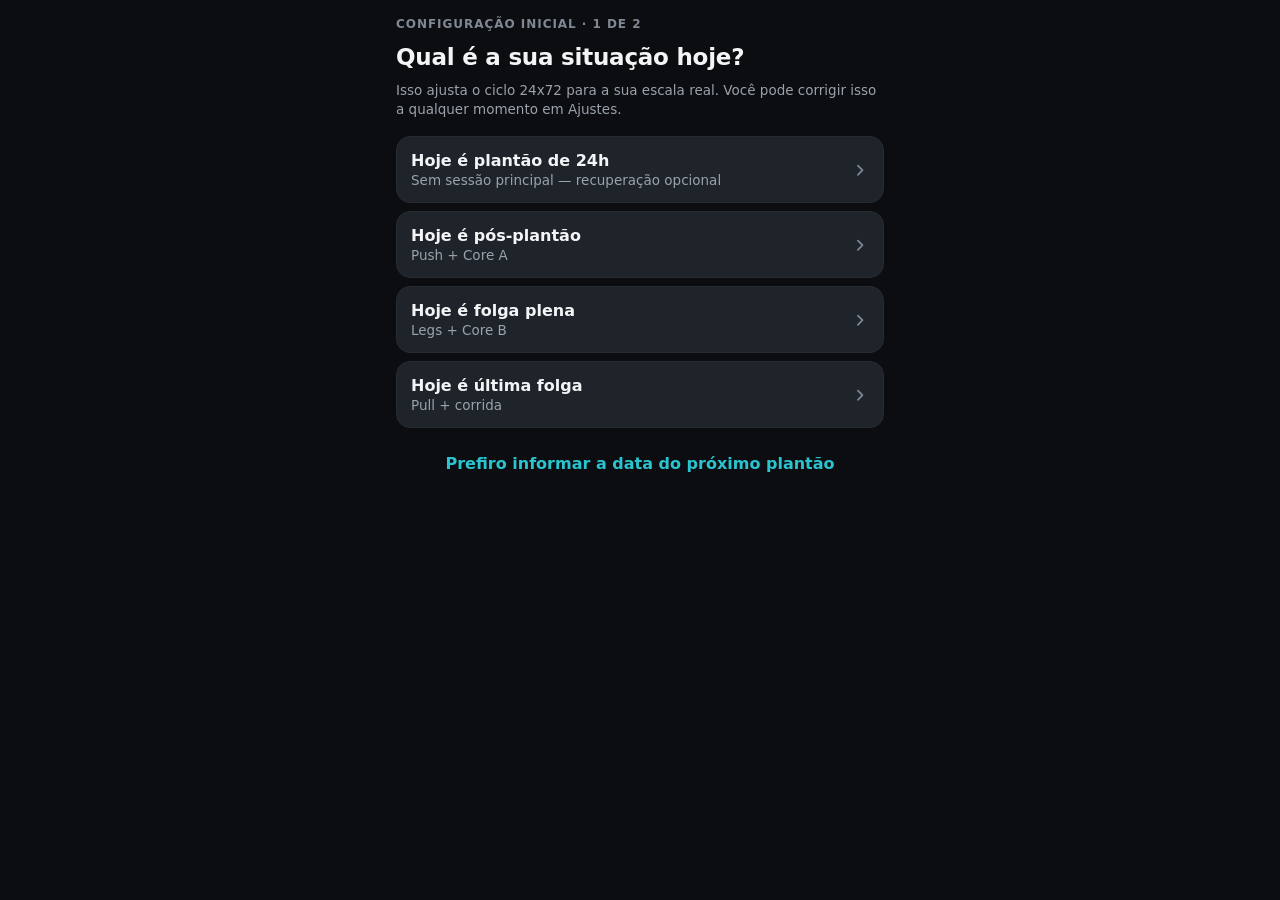
==== index.html @ ca61baec "Add files via upload" ====
<!doctype html>
<html lang="pt-BR" data-theme="dark">
<head>
<meta charset="utf-8">
<meta name="viewport" content="width=device-width, initial-scale=1, viewport-fit=cover">
<meta name="color-scheme" content="dark light">
<title>Ficha PPL Híbrida</title>
<style>
/* ============================================================
   TOKENS
   ============================================================ */
:root{
  --bg:#0b0d10;
  --bg-elev:#121519;
  --card:#181c21;
  --card-alt:#1f242b;
  --border:#262b32;
  --text:#f3f4f6;
  --text-dim:#9aa2ac;
  --text-faint:#7f8894;
  --accent:#29c4cf;
  --accent-strong:#1fa9b3;
  --accent-soft:rgba(41,196,207,.14);
  --push:#d1665c;
  --push-soft:rgba(209,102,92,.16);
  --pull:#4c82f0;
  --pull-soft:rgba(76,130,240,.16);
  --legs:#4bb883;
  --legs-soft:rgba(75,184,131,.16);
  --core:#a884e3;
  --core-soft:rgba(168,132,227,.16);
  --run:#f2a154;
  --run-soft:rgba(242,161,84,.16);
  --warn:#f0c94e;
  --warn-soft:rgba(240,201,78,.14);
  --danger:#ef4b4b;
  --danger-soft:rgba(239,75,75,.14);
  --ok:#4bb883;
  --idle:#5b6470;
  --idle-soft:rgba(91,100,112,.16);
  --radius-s:8px;
  --radius-m:14px;
  --radius-l:20px;
  --radius-xl:26px;
  --tap-min:48px;
  --shadow-card:0 6px 20px rgba(0,0,0,.28);
  --shadow-sheet:0 -8px 30px rgba(0,0,0,.4);
  --font-sans:system-ui,-apple-system,"Segoe UI",Roboto,"Helvetica Neue",Arial,sans-serif;
  --font-mono:ui-monospace,"SF Mono","Roboto Mono","Cascadia Mono",Menlo,Consolas,monospace;
  --sp-1:4px; --sp-2:8px; --sp-3:12px; --sp-4:16px; --sp-5:20px; --sp-6:24px; --sp-7:32px; --sp-8:40px;
  --safe-b: env(safe-area-inset-bottom, 0px);
  --safe-t: env(safe-area-inset-top, 0px);
}
[data-theme="light"]{
  --bg:#f2f3f5;
  --bg-elev:#ffffff;
  --card:#ffffff;
  --card-alt:#eceef1;
  --border:#dde1e6;
  --text:#171a1d;
  --text-dim:#565e68;
  --text-faint:#5f6673;
  --shadow-card:0 6px 18px rgba(20,20,30,.08);
  --shadow-sheet:0 -8px 24px rgba(20,20,30,.14);
}

/* ============================================================
   RESET / BASE
   ============================================================ */
*,*::before,*::after{box-sizing:border-box;}
html,body{height:100%;}
body{
  margin:0;
  background:var(--bg);
  color:var(--text);
  font-family:var(--font-sans);
  font-size:16px;
  line-height:1.45;
  -webkit-font-smoothing:antialiased;
  overscroll-behavior-y:none;
}
h1,h2,h3,h4,p,ul,ol,figure{margin:0;}
ul,ol{padding-left:1.1em;}
button,input,select,textarea{font-family:inherit;font-size:inherit;color:inherit;}
button{cursor:pointer;}
a{color:inherit;}
.mono{font-family:var(--font-mono);font-variant-numeric:tabular-nums;}
.sr-only{position:absolute;width:1px;height:1px;padding:0;margin:-1px;overflow:hidden;clip:rect(0,0,0,0);white-space:nowrap;border:0;}
::selection{background:var(--accent-soft);}
button:focus-visible, a:focus-visible, input:focus-visible, textarea:focus-visible, select:focus-visible, [tabindex]:focus-visible{
  outline:2px solid var(--accent); outline-offset:2px; border-radius:4px;
}
@media (prefers-reduced-motion: reduce){
  *{animation-duration:.001ms !important;animation-iteration-count:1 !important;transition-duration:.001ms !important;}
}

/* ============================================================
   APP SHELL
   ============================================================ */
#app{
  max-width:520px;
  margin:0 auto;
  min-height:100%;
  display:flex;
  flex-direction:column;
  position:relative;
  background:var(--bg);
}
.screen{
  flex:1;
  padding:var(--sp-4) var(--sp-4) calc(96px + var(--safe-b));
  animation:fadeIn .22s ease both;
}
.screen.no-bottom-pad{padding-bottom:calc(var(--sp-6) + var(--safe-b));}
/* Screens with no .topbar child (onboarding) still need their own top clearance;
   .topbar carries its own safe-t below for screens that do have one, so this
   is applied only where nothing else already accounts for the notch. */
.screen.no-topbar{padding-top:calc(var(--sp-4) + var(--safe-t));}
@keyframes fadeIn{from{opacity:0;transform:translateY(4px);}to{opacity:1;transform:translateY(0);}}

/* Top header */
.topbar{
  position:sticky;top:0;z-index:20;
  background:linear-gradient(var(--bg) 70%, transparent);
  padding:calc(var(--sp-3) + var(--safe-t)) var(--sp-4) var(--sp-2);
  display:flex;align-items:center;justify-content:space-between;
  max-width:520px;margin:0 auto;width:100%;
}
.topbar .greet{font-size:13px;color:var(--text-faint);letter-spacing:.02em;text-transform:uppercase;font-weight:600;}
.topbar .daylabel{font-size:20px;font-weight:700;margin-top:2px;}
.icon-btn{
  width:var(--tap-min);height:var(--tap-min);
  display:flex;align-items:center;justify-content:center;
  background:transparent;border:none;border-radius:50%;color:var(--text-dim);
  transition:background .15s ease, color .15s ease;
}
.icon-btn:active{background:var(--card-alt);color:var(--text);}
.icon-btn svg{width:22px;height:22px;}

/* Base sizing for every icon() output — without this, bare inline <svg> can
   render at the browser's default 300x150 box wherever icon() is used outside
   .icon-btn/.nav-item (buttons, banners, table cells, timer controls). */
.ic{display:inline-flex;align-items:center;justify-content:center;flex:0 0 auto;line-height:0;vertical-align:middle;}
.ic svg{width:1.15em;height:1.15em;display:block;}

/* Bottom nav */
.nav-bottom{
  position:fixed;left:0;right:0;bottom:0;z-index:30;
  display:flex;justify-content:center;
}
.nav-bottom-inner{
  width:100%;max-width:520px;
  display:flex;background:var(--bg-elev);
  border-top:1px solid var(--border);
  padding:6px 4px calc(6px + var(--safe-b));
  box-shadow:0 -2px 16px rgba(0,0,0,.25);
}
.nav-item{
  flex:1;display:flex;flex-direction:column;align-items:center;gap:3px;
  background:none;border:none;color:var(--text-faint);
  padding:6px 2px;border-radius:var(--radius-s);
  font-size:11px;font-weight:600;letter-spacing:.01em;
}
.nav-item svg{width:22px;height:22px;}
.nav-item.active{color:var(--accent);}
.nav-item:active{background:var(--card-alt);}

/* session control bar (replaces bottom nav during active workout) */
.nav-session{
  position:fixed;left:0;right:0;bottom:0;z-index:30;
  display:flex;justify-content:center;
}
.nav-session-inner{
  width:100%;max-width:520px;display:flex;gap:8px;align-items:center;
  background:var(--bg-elev);border-top:1px solid var(--border);
  padding:10px var(--sp-3) calc(10px + var(--safe-b));
  box-shadow:0 -2px 16px rgba(0,0,0,.25);
}
.nav-session-inner .btn{flex:1;}
.nav-session-inner .btn.icon-only{flex:0 0 var(--tap-min);}

/* ============================================================
   BUTTONS
   ============================================================ */
.btn{
  min-height:var(--tap-min);
  padding:0 18px;
  border-radius:var(--radius-m);
  border:1px solid transparent;
  background:var(--card-alt);
  color:var(--text);
  font-weight:600;font-size:15px;
  display:inline-flex;align-items:center;justify-content:center;gap:8px;
  transition:transform .08s ease, background .15s ease, border-color .15s ease, opacity .15s ease;
  white-space:nowrap;
}
.btn:active{transform:scale(.97);}
.btn-block{width:100%;}
.btn-primary{background:var(--accent);color:#04262a;}
.btn-primary:active{background:var(--accent-strong);}
.btn-outline{background:transparent;border-color:var(--border);color:var(--text);}
.btn-ghost{background:transparent;color:var(--text-dim);padding:0 10px;min-height:40px;}
.btn-danger{background:var(--danger-soft);color:var(--danger);}
.btn-sm{min-height:38px;padding:0 14px;font-size:13.5px;border-radius:var(--radius-s);}
.btn-lg{min-height:56px;font-size:16.5px;border-radius:var(--radius-l);}
.btn:disabled{opacity:.4;pointer-events:none;}
.btn-row{display:flex;gap:10px;}
.btn-row .btn{flex:1;}

.fab-primary{
  min-height:58px;font-size:17px;font-weight:700;
  background:var(--accent);color:#04262a;border-radius:var(--radius-l);
  box-shadow:0 8px 22px rgba(41,196,207,.25);
}

/* Segmented control */
.segmented{
  display:flex;background:var(--card-alt);border-radius:var(--radius-m);padding:3px;gap:2px;
}
.segmented button{
  flex:1;border:none;background:transparent;color:var(--text-dim);
  min-height:40px;border-radius:calc(var(--radius-m) - 3px);font-weight:600;font-size:13.5px;
  transition:background .15s ease,color .15s ease;
}
.segmented button.active{background:var(--bg-elev);color:var(--text);box-shadow:0 1px 4px rgba(0,0,0,.3);}

/* Chips / badges */
.chip{
  display:inline-flex;align-items:center;gap:5px;
  padding:4px 10px;border-radius:999px;font-size:12.5px;font-weight:600;
  background:var(--card-alt);color:var(--text-dim);
}
.chip-dot{width:7px;height:7px;border-radius:50%;background:currentColor;}
.tag-push{background:var(--push-soft);color:var(--push);}
.tag-pull{background:var(--pull-soft);color:var(--pull);}
.tag-legs{background:var(--legs-soft);color:var(--legs);}
.tag-core{background:var(--core-soft);color:var(--core);}
.tag-run{background:var(--run-soft);color:var(--run);}
.tag-idle{background:var(--idle-soft);color:var(--idle);}
.tag-warn{background:var(--warn-soft);color:var(--warn);}
.tag-danger{background:var(--danger-soft);color:var(--danger);}

/* ============================================================
   CARDS / SURFACES
   ============================================================ */
.card{
  background:var(--card);
  border:1px solid var(--border);
  border-radius:var(--radius-l);
  padding:var(--sp-5);
  box-shadow:var(--shadow-card);
}
.card + .card{margin-top:var(--sp-4);}
.card-title{font-size:19px;font-weight:700;letter-spacing:-.01em;}
.card-sub{font-size:13.5px;color:var(--text-dim);margin-top:2px;}
.stack{display:flex;flex-direction:column;gap:var(--sp-4);}
.stack-sm{display:flex;flex-direction:column;gap:var(--sp-2);}
.row{display:flex;align-items:center;justify-content:space-between;gap:var(--sp-3);}
.row-start{display:flex;align-items:center;gap:var(--sp-2);}
.divider{height:1px;background:var(--border);margin:var(--sp-4) 0;border:none;}
.section-label{
  font-size:12px;font-weight:700;letter-spacing:.08em;text-transform:uppercase;color:var(--text-faint);
  margin-bottom:var(--sp-2);
}
.empty-state{
  text-align:center;padding:var(--sp-8) var(--sp-4);color:var(--text-dim);
}
.empty-state .ico{font-size:34px;margin-bottom:var(--sp-2);opacity:.7;}

/* Duty strip — signature cycle indicator */
.duty-strip{display:flex;gap:6px;}
.duty-seg{
  flex:1;height:34px;border-radius:9px;background:var(--card-alt);
  display:flex;align-items:center;justify-content:center;
  font-family:var(--font-mono);font-size:12px;font-weight:700;color:var(--text-faint);
  border:1px solid var(--border);position:relative;overflow:hidden;
}
.duty-seg.now{color:#04141a;border-color:transparent;}
.duty-seg.now.d-idle{background:var(--idle);color:#0c0f12;}
.duty-seg.now.d-push{background:var(--push);}
.duty-seg.now.d-legs{background:var(--legs);}
.duty-seg.now.d-pull{background:var(--pull);}
.duty-seg.past{opacity:.45;}

/* Load / numeric readouts */
.load-number{font-family:var(--font-mono);font-size:26px;font-weight:700;letter-spacing:-.02em;}
.timer-display{font-family:var(--font-mono);font-size:44px;font-weight:700;letter-spacing:-.01em;text-align:center;}
.timer-display.pulse{animation:pulse 1s ease-in-out infinite;}
@keyframes pulse{0%,100%{opacity:1;}50%{opacity:.55;}}

/* Progress bar */
.progress-track{height:6px;border-radius:99px;background:var(--card-alt);overflow:hidden;}
.progress-fill{height:100%;background:var(--accent);border-radius:99px;transition:width .3s ease;}

/* ============================================================
   FORMS
   ============================================================ */
.field{display:flex;flex-direction:column;gap:6px;}
.field label{font-size:12.5px;font-weight:600;color:var(--text-dim);}
.input,.textarea,select.input{
  width:100%;background:var(--card-alt);border:1px solid var(--border);
  border-radius:var(--radius-m);padding:12px 14px;min-height:var(--tap-min);color:var(--text);
}
.textarea{min-height:88px;resize:vertical;}
.input:focus,.textarea:focus,select.input:focus{outline:2px solid var(--accent);outline-offset:1px;}

.stepper{display:flex;align-items:center;gap:10px;}
.stepper button{
  width:44px;height:44px;border-radius:12px;border:1px solid var(--border);
  background:var(--card-alt);font-size:20px;font-weight:700;color:var(--text);
  display:flex;align-items:center;justify-content:center;
}
.stepper button:active{background:var(--bg-elev);}
.stepper .val{flex:1;text-align:center;font-family:var(--font-mono);font-size:24px;font-weight:700;}
.stepper .unit{font-size:13px;color:var(--text-faint);margin-left:4px;}

.pill-select{display:flex;gap:8px;flex-wrap:wrap;}
.pill-select button{
  border:1px solid var(--border);background:var(--card-alt);color:var(--text-dim);
  padding:9px 14px;border-radius:999px;font-weight:600;font-size:13.5px;min-height:40px;
}
.pill-select button.active{background:var(--accent-soft);border-color:var(--accent);color:var(--accent);}

.opt-list{display:flex;flex-direction:column;gap:8px;}
.opt-row{
  display:flex;align-items:center;justify-content:space-between;gap:10px;
  padding:14px;border:1px solid var(--border);border-radius:var(--radius-m);background:var(--card-alt);
  min-height:var(--tap-min);
}

/* toggle switch */
.switch{position:relative;width:46px;height:27px;flex-shrink:0;}
.switch input{position:absolute;opacity:0;width:100%;height:100%;margin:0;cursor:pointer;}
.switch .track{position:absolute;inset:0;background:var(--card-alt);border:1px solid var(--border);border-radius:99px;transition:background .15s;}
.switch .thumb{position:absolute;top:2px;left:2px;width:21px;height:21px;border-radius:50%;background:var(--text-faint);transition:transform .15s,background .15s;}
.switch input:checked + .track{background:var(--accent-soft);border-color:var(--accent);}
.switch input:checked + .track .thumb{transform:translateX(19px);background:var(--accent);}

/* ============================================================
   TABLE (sets)
   ============================================================ */
.set-table{width:100%;border-collapse:collapse;font-size:14px;}
.set-table th{
  text-align:left;color:var(--text-faint);font-weight:600;font-size:11.5px;
  text-transform:uppercase;letter-spacing:.04em;padding:0 6px 6px;
}
.set-table td{padding:9px 6px;border-top:1px solid var(--border);font-family:var(--font-mono);}
.set-table tr.current td{font-family:var(--font-sans);color:var(--text-faint);font-style:italic;}
.set-table td.check{font-family:var(--font-sans);color:var(--ok);text-align:center;}

/* ============================================================
   SHEET / OVERLAY
   ============================================================ */
.overlay{
  position:fixed;inset:0;background:rgba(0,0,0,.55);z-index:50;
  display:flex;align-items:flex-end;justify-content:center;
  animation:fadeIn .15s ease both;
}
.sheet{
  width:100%;max-width:520px;background:var(--bg-elev);
  border-radius:22px 22px 0 0;padding:var(--sp-3) var(--sp-4) calc(var(--sp-5) + var(--safe-b));
  box-shadow:var(--shadow-sheet);
  animation:slideUp .22s cubic-bezier(.2,.8,.3,1) both;
  max-height:88vh;overflow-y:auto;
}
.sheet-grab{width:36px;height:4px;background:var(--border);border-radius:99px;margin:2px auto 14px;}
@keyframes slideUp{from{transform:translateY(24px);opacity:0;}to{transform:translateY(0);opacity:1;}}
.sheet-title{font-size:17px;font-weight:700;margin-bottom:var(--sp-4);}

/* ============================================================
   TABS
   ============================================================ */
.tabs{display:flex;gap:4px;overflow-x:auto;padding-bottom:2px;margin-bottom:var(--sp-4);}
.tabs::-webkit-scrollbar{display:none;}
.tab-btn{
  flex:none;border:none;background:transparent;color:var(--text-faint);font-weight:600;font-size:14px;
  padding:8px 4px;border-bottom:2px solid transparent;min-height:40px;margin-right:18px;
}
.tab-btn.active{color:var(--text);border-color:var(--accent);}

/* ============================================================
   MISC
   ============================================================ */
.exercise-card{
  background:var(--card);border:1px solid var(--border);border-radius:var(--radius-l);
  padding:var(--sp-4);
}
.media-placeholder{
  display:flex;gap:8px;
}
.media-slot{
  flex:1;aspect-ratio:4/3;border-radius:var(--radius-m);background:var(--card-alt);
  border:1px dashed var(--border);display:flex;flex-direction:column;align-items:center;justify-content:center;
  gap:4px;color:var(--text-faint);font-size:11.5px;text-align:center;padding:8px;
}
.media-slot .ic svg{width:24px;height:24px;}

.cue-list{list-style:none;padding:0;display:flex;flex-direction:column;gap:6px;margin-top:2px;}
.cue-list li{display:flex;gap:8px;font-size:14px;color:var(--text-dim);}
.cue-list li::before{content:"›";color:var(--accent);font-weight:700;}

.toast{
  position:fixed;left:50%;bottom:calc(96px + var(--safe-b));transform:translateX(-50%);
  background:var(--bg-elev);border:1px solid var(--border);color:var(--text);
  padding:12px 18px;border-radius:999px;font-size:14px;font-weight:600;
  box-shadow:0 8px 24px rgba(0,0,0,.4);z-index:60;
  display:flex;align-items:center;gap:10px;
  animation:toastIn .25s ease both;
}
@keyframes toastIn{from{opacity:0;transform:translate(-50%,10px);}to{opacity:1;transform:translate(-50%,0);}}

.banner{
  border-radius:var(--radius-m);padding:12px 14px;font-size:13.5px;display:flex;gap:10px;align-items:flex-start;
}
.banner-warn{background:var(--warn-soft);color:var(--warn);}
.banner-info{background:var(--accent-soft);color:var(--accent);}
.banner-danger{background:var(--danger-soft);color:var(--danger);}

.readonly-note{font-size:13px;color:var(--text-faint);line-height:1.5;}

svg.chart{width:100%;height:auto;display:block;}
.chart-grid line{stroke:var(--border);stroke-width:1;}
.chart-line{fill:none;stroke:var(--accent);stroke-width:2.5;stroke-linecap:round;stroke-linejoin:round;}
.chart-dot{fill:var(--accent);}
.chart-milestone{stroke:var(--warn);stroke-dasharray:3 4;stroke-width:1.5;}

.link-btn{background:none;border:none;color:var(--accent);font-weight:600;padding:8px 0;min-height:40px;}

.kbd-hint{font-size:11px;color:var(--text-faint);}

.grid-2{display:grid;grid-template-columns:1fr 1fr;gap:var(--sp-3);}
.stat-box{background:var(--card-alt);border-radius:var(--radius-m);padding:12px 14px;}
.stat-box .num{font-family:var(--font-mono);font-size:20px;font-weight:700;}
.stat-box .lbl{font-size:11.5px;color:var(--text-faint);margin-top:2px;}
</style>
</head>
<body>
<div id="app"></div>
<div id="overlay-root"></div>
<div id="toast-root"></div>
<script>
'use strict';
/* ==================================================================
   FICHA PPL HÍBRIDA — app.js (embedded)
   Single-file SPA. Hash router. localStorage persistence.
   ================================================================== */

/* ============================================================
   ICONS (inline SVG strings, stroke=currentColor)
   ============================================================ */
const ICON = {
  home:'<svg viewBox="0 0 24 24" fill="none" stroke="currentColor" stroke-width="2" stroke-linecap="round" stroke-linejoin="round"><path d="M3 11l9-8 9 8"/><path d="M5 10v10h14V10"/></svg>',
  dumbbell:'<svg viewBox="0 0 24 24" fill="none" stroke="currentColor" stroke-width="2" stroke-linecap="round" stroke-linejoin="round"><path d="M6.5 6.5l11 11"/><path d="M3 8l3-3M18 21l3-3M2 9l2-2M20 17l2-2"/><path d="M8 4l2 2M14 18l2 2"/><rect x="5" y="5" width="4" height="4" rx="1" transform="rotate(45 7 7)"/><rect x="15" y="15" width="4" height="4" rx="1" transform="rotate(45 17 17)"/></svg>',
  cycle:'<svg viewBox="0 0 24 24" fill="none" stroke="currentColor" stroke-width="2" stroke-linecap="round" stroke-linejoin="round"><path d="M4 4v5h5"/><path d="M20 20v-5h-5"/><path d="M5 15a8 8 0 0014 3.5M19 9A8 8 0 005 5.5"/></svg>',
  chart:'<svg viewBox="0 0 24 24" fill="none" stroke="currentColor" stroke-width="2" stroke-linecap="round" stroke-linejoin="round"><path d="M4 20V10M12 20V4M20 20v-7"/></svg>',
  gear:'<svg viewBox="0 0 24 24" fill="none" stroke="currentColor" stroke-width="2" stroke-linecap="round" stroke-linejoin="round"><circle cx="12" cy="12" r="3"/><path d="M19.4 15a1.7 1.7 0 00.34 1.87l.06.06a2 2 0 11-2.83 2.83l-.06-.06a1.7 1.7 0 00-1.87-.34 1.7 1.7 0 00-1 1.55V21a2 2 0 11-4 0v-.09a1.7 1.7 0 00-1-1.55 1.7 1.7 0 00-1.87.34l-.06.06a2 2 0 11-2.83-2.83l.06-.06a1.7 1.7 0 00.34-1.87 1.7 1.7 0 00-1.55-1H3a2 2 0 110-4h.09a1.7 1.7 0 001.55-1 1.7 1.7 0 00-.34-1.87l-.06-.06a2 2 0 112.83-2.83l.06.06a1.7 1.7 0 001.87.34H9a1.7 1.7 0 001-1.55V3a2 2 0 114 0v.09a1.7 1.7 0 001 1.55 1.7 1.7 0 001.87-.34l.06-.06a2 2 0 112.83 2.83l-.06.06a1.7 1.7 0 00-.34 1.87V9a1.7 1.7 0 001.55 1H21a2 2 0 110 4h-.09a1.7 1.7 0 00-1.55 1z"/></svg>',
  chevron:'<svg viewBox="0 0 24 24" fill="none" stroke="currentColor" stroke-width="2.2" stroke-linecap="round" stroke-linejoin="round"><path d="M9 6l6 6-6 6"/></svg>',
  back:'<svg viewBox="0 0 24 24" fill="none" stroke="currentColor" stroke-width="2.2" stroke-linecap="round" stroke-linejoin="round"><path d="M15 6l-6 6 6 6"/></svg>',
  close:'<svg viewBox="0 0 24 24" fill="none" stroke="currentColor" stroke-width="2.2" stroke-linecap="round" stroke-linejoin="round"><path d="M6 6l12 12M18 6L6 18"/></svg>',
  check:'<svg viewBox="0 0 24 24" fill="none" stroke="currentColor" stroke-width="2.4" stroke-linecap="round" stroke-linejoin="round"><path d="M20 6L9 17l-5-5"/></svg>',
  run:'<svg viewBox="0 0 24 24" fill="none" stroke="currentColor" stroke-width="2" stroke-linecap="round" stroke-linejoin="round"><circle cx="16.5" cy="5.5" r="1.8"/><path d="M14 22l1.5-5.5-3-2.5.7-5"/><path d="M8 22l3-6.5-2.5-4L12 9l3 2.5 3.5-1"/><path d="M6.5 14L10 12"/></svg>',
  pause:'<svg viewBox="0 0 24 24" fill="currentColor"><rect x="6" y="5" width="4" height="14" rx="1"/><rect x="14" y="5" width="4" height="14" rx="1"/></svg>',
  play:'<svg viewBox="0 0 24 24" fill="currentColor"><path d="M7 5l12 7-12 7z"/></svg>',
  plus:'<svg viewBox="0 0 24 24" fill="none" stroke="currentColor" stroke-width="2.2" stroke-linecap="round"><path d="M12 5v14M5 12h14"/></svg>',
  dots:'<svg viewBox="0 0 24 24" fill="currentColor"><circle cx="5" cy="12" r="1.8"/><circle cx="12" cy="12" r="1.8"/><circle cx="19" cy="12" r="1.8"/></svg>',
  warn:'<svg viewBox="0 0 24 24" fill="none" stroke="currentColor" stroke-width="2" stroke-linecap="round" stroke-linejoin="round"><path d="M12 9v4M12 17h.01"/><path d="M10.3 3.9L1.8 18a2 2 0 001.7 3h17a2 2 0 001.7-3L13.7 3.9a2 2 0 00-3.4 0z"/></svg>',
  swap:'<svg viewBox="0 0 24 24" fill="none" stroke="currentColor" stroke-width="2" stroke-linecap="round" stroke-linejoin="round"><path d="M4 7h13l-3-3M20 17H7l3 3"/></svg>',
  photo:'<svg viewBox="0 0 24 24" fill="none" stroke="currentColor" stroke-width="1.6" stroke-linecap="round" stroke-linejoin="round"><rect x="3" y="4" width="18" height="16" rx="2"/><circle cx="9" cy="10" r="2"/><path d="M21 16l-5-5-9 9"/></svg>',
};
function icon(name,cls){ return '<span class="ic '+(cls||'')+'" aria-hidden="true">'+(ICON[name]||'')+'</span>'; }

/* ============================================================
   EXERCISE LIBRARY DATA
   ============================================================ */
const EX = {
  'supino-reto':{
    name:'Supino reto (barra ou máquina)', primary:['Peitoral'], secondary:['Tríceps','Deltoide anterior'],
    equipment:['Barra e banco reto', 'ou máquina convergente'], pattern:'Empurrar horizontal', incrementCategory:'upperFree', logType:'strength',
    quickCues:['Escápulas para trás e para baixo','Cotovelos entre 45° e 70° do tronco','Expire durante a subida'],
    setup:['Pés firmes e glúteos apoiados no banco','Peito elevado, sem exagerar o arco lombar','Encaixe as escápulas antes de tirar a barra do suporte'],
    execution:['Desça até uma amplitude confortável para o seu ombro','Empurre sem perder o encaixe escapular','Evite prender a respiração por longos períodos'],
    errors:['Ombros avançando para frente','Barra quicando no peito','Punhos dobrados para trás','Pés soltos do chão'],
    substitutions:['maquina-convergente'],
    tip:'Prefira a máquina convergente quando estiver sozinho, muito cansado ou sem segurança para retirar a barra.'
  },
  'maquina-convergente':{
    name:'Supino em máquina convergente', primary:['Peitoral'], secondary:['Tríceps','Deltoide anterior'],
    equipment:['Máquina convergente'], pattern:'Empurrar horizontal', incrementCategory:'upperMachine', logType:'strength',
    quickCues:['Escápulas para trás e para baixo','Punhos alinhados com os cotovelos','Empurre sem travar bruscamente o cotovelo'],
    setup:['Ajuste o banco para os pegadores ficarem na altura do peito'], execution:['Empurre em trajetória controlada, sem soltar o peso na volta'],
    errors:['Assento na altura errada','Amplitude reduzida por pressa'], substitutions:['supino-reto'],
  },
  'supino-inclinado-halteres':{
    name:'Supino inclinado com halteres', primary:['Peitoral superior'], secondary:['Deltoide anterior','Tríceps'],
    equipment:['Banco regulável','Halteres'], pattern:'Empurrar horizontal (inclinado)', incrementCategory:'upperFree', logType:'strength',
    quickCues:['Banco entre 25° e 35°','Escápulas estabilizadas','Antebraços próximos da vertical'],
    setup:['Ajuste o banco','Leve os halteres até a região superior do peito'],
    execution:['Não bata um halter no outro no topo','Mantenha tensão sem virar um desenvolvimento de ombro'],
    errors:['Inclinação excessiva do banco','Ombros avançando','Halteres batendo no topo'],
    substitutions:['maquina-inclinada'],
  },
  'maquina-inclinada':{
    name:'Supino inclinado em máquina', primary:['Peitoral superior'], secondary:['Deltoide anterior','Tríceps'],
    equipment:['Máquina inclinada'], pattern:'Empurrar horizontal (inclinado)', incrementCategory:'upperMachine', logType:'strength',
    quickCues:['Escápulas estabilizadas','Empurre sem elevar os ombros'], setup:['Ajuste o assento para os pegadores na linha do peito superior'],
    execution:['Controle a volta sem soltar a carga'], errors:['Assento desregulado'], substitutions:['supino-inclinado-halteres'],
  },
  'desenvolvimento-ombros':{
    name:'Desenvolvimento de ombros sentado', primary:['Deltoide'], secondary:['Tríceps'],
    equipment:['Halteres ou máquina','Banco com encosto'], pattern:'Empurrar vertical', incrementCategory:'upperFree', logType:'strength',
    quickCues:['Encosto praticamente vertical','Abdômen firme, costelas controladas','Cotovelos ligeiramente à frente do tronco'],
    setup:['Sente com encosto quase vertical'], execution:['Empurre para cima sem inclinar excessivamente a lombar','Pare a descida antes de perder a posição do ombro'],
    errors:['Arqueamento lombar excessivo','Amplitude incompleta na descida'], substitutions:['maquina-desenvolvimento'],
  },
  'maquina-desenvolvimento':{
    name:'Desenvolvimento em máquina', primary:['Deltoide'], secondary:['Tríceps'], equipment:['Máquina de desenvolvimento'],
    pattern:'Empurrar vertical', incrementCategory:'upperMachine', logType:'strength',
    quickCues:['Costas apoiadas no encosto','Empurre sem travar o cotovelo no topo'], setup:['Ajuste o assento para os pegadores na altura dos ombros'],
    execution:['Desça controlando o peso'], errors:['Assento muito baixo ou alto'], substitutions:['desenvolvimento-ombros'],
  },
  'elevacao-lateral':{
    name:'Elevação lateral', primary:['Deltoide lateral'], secondary:[], equipment:['Halteres'], pattern:'Elevação', incrementCategory:'isolator', logType:'strength',
    quickCues:['Joelhos destravados, tronco estável','Conduza o movimento pelos cotovelos','Eleve até a linha dos ombros'],
    setup:['Halteres ao lado do corpo, cotovelos levemente flexionados'], execution:['Desça controlando, sem soltar o peso'],
    errors:['Halteres pesados demais viram balanço corporal'], substitutions:[],
  },
  'crossover':{
    name:'Crossover (polia alta, trajetória para o centro)', primary:['Peitoral'], secondary:['Deltoide anterior'], equipment:['Cross/polias'], pattern:'Adução horizontal', incrementCategory:'isolator', logType:'strength',
    quickCues:['Polias na altura dos ombros ou um pouco acima','Tronco levemente inclinado, sem curvar as costas','Cotovelos semiflexionados e quase fixos'],
    setup:['Um pé à frente, polias ajustadas'], execution:['Conduza para a linha média, discretamente para baixo','Segure a contração por cerca de 1 segundo'],
    errors:['Polias muito baixas (perde a ênfase definida)','Cotovelos variando de ângulo a cada repetição'], substitutions:['peck-deck'],
    tip:'Variação definitiva: essa trajetória complementa os dois supinos sem repetir a ênfase superior do peitoral.'
  },
  'peck-deck':{
    name:'Peck deck', primary:['Peitoral'], secondary:[], equipment:['Peck deck'], pattern:'Adução horizontal', incrementCategory:'isolator', logType:'strength',
    quickCues:['Costas apoiadas no encosto','Aproxime os braços sem arredondar os ombros'], setup:['Ajuste o assento para os pegadores na altura do peito'],
    execution:['Contração breve no fechamento'], errors:['Amplitude excessiva forçando o ombro'], substitutions:['crossover'],
  },
  'triceps-corda':{
    name:'Tríceps na polia com corda', primary:['Tríceps'], secondary:[], equipment:['Polia alta','Corda'], pattern:'Extensão de cotovelo', incrementCategory:'isolator', logType:'strength',
    quickCues:['Cotovelos próximos ao tronco','Ombros quietos','Separe as pontas da corda ao final'],
    setup:['Segure a corda com pegada neutra'], execution:['Volte até o antebraço passar discretamente de 90°, sem o cotovelo avançar'],
    errors:['Cotovelo avançando à frente do tronco','Ombros ajudando o movimento'], substitutions:[],
  },
  'dead-bug':{
    name:'Dead bug', primary:['Core (controle profundo)'], secondary:[], equipment:['Colchonete'], pattern:'Anti-extensão', incrementCategory:'core', logType:'core-reps',
    quickCues:['Lombar permanece apoiada no chão','Expire ao estender braço e perna opostos','Reduza a amplitude se o abdômen formar saliência central'],
    setup:['Deite com quadris e joelhos a 90°'], execution:['Estenda braço e perna opostos com controle, sem perder o apoio lombar'],
    errors:['Lombar descolando do chão','Amplitude grande demais para o controle atual'], substitutions:[],
  },
  'pallof-press':{
    name:'Pallof press', primary:['Core (anti-rotação)'], secondary:[], equipment:['Polia na altura do peito'], pattern:'Anti-rotação', incrementCategory:'core', logType:'core-reps',
    quickCues:['Fique lateralmente ao aparelho','Empurre resistindo à rotação do tronco','Quadris e costelas alinhados'],
    setup:['Segure o pegador junto ao peito, de lado para a polia'], execution:['Empurre à frente sem deixar o tronco girar'],
    errors:['Girar o tronco para compensar a carga'], substitutions:[],
  },
  'puxada-frontal':{
    name:'Puxada frontal', primary:['Dorsal'], secondary:['Bíceps'], equipment:['Puxador alto'], pattern:'Puxar vertical', incrementCategory:'upperFree', logType:'strength',
    quickCues:['Pegada neutra ou pronada de largura média','Abaixe as escápulas antes de puxar','Cotovelos em direção às laterais do tronco'],
    setup:['Coxas firmes sob o apoio'], execution:['Barra chega à região superior do peito','Retorne alongando o dorsal sem perder controle'],
    errors:['Puxada atrás da cabeça','Balanço excessivo do tronco'], substitutions:[],
  },
  'remada-baixa':{
    name:'Remada baixa', primary:['Costas (espessura)'], secondary:['Bíceps'], equipment:['Remada baixa (cabo)'], pattern:'Puxar horizontal', incrementCategory:'upperFree', logType:'strength',
    quickCues:['Coluna neutra, peito aberto','Puxe entre o umbigo e a parte inferior do peito','Cotovelos acompanham o corpo'],
    setup:['Pés apoiados, joelhos levemente flexionados'], execution:['Pequena contração no final','Não transforme em balanço da lombar'],
    errors:['Balanço da lombar para puxar mais peso'], substitutions:['remada-peito-apoiado'],
  },
  'remada-peito-apoiado':{
    name:'Remada com peito apoiado', primary:['Costas (espessura)'], secondary:['Bíceps'], equipment:['Banco com apoio para o peito'], pattern:'Puxar horizontal', incrementCategory:'upperMachine', logType:'strength',
    quickCues:['Peito apoiado o tempo todo','Cotovelos conduzindo o movimento'], setup:['Ajuste o banco para o peito ficar bem apoiado'],
    execution:['Puxe sem tirar o peito do apoio'], errors:['Tirar o peito do banco para ganhar amplitude'], substitutions:['remada-baixa'],
  },
  'remada-unilateral':{
    name:'Remada unilateral apoiada no banco', primary:['Dorsal (unilateral)'], secondary:['Bíceps'], equipment:['Banco','Halter'], pattern:'Puxar horizontal unilateral', incrementCategory:'upperFree', logType:'strength',
    quickCues:['Coluna longa, pelve nivelada','Halter parte abaixo do ombro','Cotovelo em direção ao quadril'],
    setup:['Uma mão e um joelho apoiados no banco'], execution:['Não gire o tronco para ganhar amplitude','Desça alongando o dorsal, ombro controlado'],
    errors:['Girar o tronco para compensar carga'], substitutions:[],
    tip:'Sua variação preferida — mantida exatamente como você gosta de executar.'
  },
  'peck-deck-invertido':{
    name:'Peck deck invertido', primary:['Deltoide posterior'], secondary:['Romboides'], equipment:['Peck deck invertido'], pattern:'Abdução horizontal', incrementCategory:'isolator', logType:'strength',
    quickCues:['Peito apoiado','Pegadores na altura aproximada dos ombros','Abra os braços sem elevar os ombros'],
    setup:['Ajuste o assento e os pegadores'], execution:['Foque o deltoide posterior e a região entre as escápulas'],
    errors:['Elevar os ombros durante a abertura'], substitutions:['crucifixo-inverso-cabo'],
    tip:'Substitui o face pull no protocolo definitivo.'
  },
  'crucifixo-inverso-cabo':{
    name:'Crucifixo inverso no cabo', primary:['Deltoide posterior'], secondary:['Romboides'], equipment:['Cabos cruzados'], pattern:'Abdução horizontal', incrementCategory:'isolator', logType:'strength',
    quickCues:['Cabos cruzados na altura dos ombros','Abra os braços em arco, sem impulso'], setup:['Segure um pegador em cada mão, cruzando os cabos'],
    execution:['Contração breve entre as escápulas'], errors:['Usar impulso do tronco'], substitutions:['peck-deck-invertido'],
  },
  'rosca-alternada':{
    name:'Rosca alternada com halteres', primary:['Bíceps'], secondary:[], equipment:['Halteres'], pattern:'Flexão de cotovelo', incrementCategory:'isolator', logType:'strength',
    quickCues:['Suba um halter por vez, supinando durante a subida','Cotovelo próximo do tronco','Desça completamente sem perder tensão'],
    setup:['Braços ao lado do corpo'], execution:['Evite inclinar o corpo para trás'],
    errors:['Balançar o tronco para ajudar a subida'], substitutions:[],
  },
  'encolhimento':{
    name:'Encolhimento com halteres', primary:['Trapézio'], secondary:[], equipment:['Halteres'], pattern:'Elevação escapular', incrementCategory:'isolator', logType:'strength', optional:true,
    quickCues:['Eleve os ombros verticalmente','Pausa curta no topo','Sem fazer círculos com os ombros'],
    setup:['Halteres ao lado do corpo'], execution:['Retire o exercício se houver tensão cervical excessiva'],
    errors:['Rodar os ombros em vez de subir e descer'], substitutions:[],
  },
  'leg-press':{
    name:'Leg press', primary:['Quadríceps'], secondary:['Glúteos'], equipment:['Leg press'], pattern:'Empurrar (pernas)', incrementCategory:'lower', logType:'strength',
    quickCues:['Pés na largura dos ombros','Pontas levemente para fora','Não trave os joelhos bruscamente'],
    setup:['Ajuste a posição dos pés à sua mobilidade'], execution:['Empurre usando o pé inteiro, não só o calcanhar','Não deixe a lombar arredondar no fundo'],
    errors:['Lombar saindo do encosto no fundo','Travar os joelhos com força no topo'], substitutions:[],
    tip:'Legs A: pés um pouco abaixo do centro (mais quadríceps). Legs B: pés no centro da plataforma.'
  },
  'step-up':{
    name:'Step-up no banco ou caixa', primary:['Quadríceps','Glúteos'], secondary:[], equipment:['Caixa ou banco'], pattern:'Empurrar unilateral', incrementCategory:'lower', logType:'strength',
    quickCues:['Pé inteiro sobre a superfície','Suba usando predominantemente a perna de cima','Desça controlando'],
    setup:['Escolha uma altura que não exija arredondar a lombar'], execution:['Evite impulsionar excessivamente com a perna de baixo'],
    errors:['Impulso pela perna de apoio no chão'], substitutions:[],
  },
  'cadeira-flexora':{
    name:'Cadeira flexora', primary:['Posteriores de coxa'], secondary:[], equipment:['Cadeira flexora'], pattern:'Flexão de joelho', incrementCategory:'lower', logType:'strength',
    quickCues:['Eixo da máquina próximo ao joelho','Coxas bem presas','Flexione sem tirar o quadril do assento'],
    setup:['Ajuste o encosto e o apoio'], execution:['Contraia e retorne lentamente'], errors:['Tirar o quadril do assento'], substitutions:[],
  },
  'cadeira-extensora':{
    name:'Cadeira extensora', primary:['Quadríceps'], secondary:[], equipment:['Cadeira extensora'], pattern:'Extensão de joelho', incrementCategory:'lower', logType:'strength',
    quickCues:['Joelhos alinhados ao eixo','Almofada próxima ao tornozelo','Pausa breve no topo'],
    setup:['Ajuste o encosto'], execution:['Estenda controlando, sem chutar a carga'], errors:['Chutar a carga no início do movimento'], substitutions:[],
  },
  'panturrilha-pe':{
    name:'Panturrilha em pé', primary:['Gastrocnêmio'], secondary:[], equipment:['Máquina de panturrilha em pé'], pattern:'Flexão plantar', incrementCategory:'lower', logType:'strength',
    quickCues:['Joelhos estendidos, sem hiperextensão','Desça até alongamento confortável','Suba o máximo possível, pausa de 1s'],
    setup:['Apoie a ponta dos pés na plataforma'], execution:['Sem quicar no fundo do movimento'], errors:['Amplitude curta por pressa'], substitutions:[],
  },
  'rdl':{
    name:'Levantamento terra romeno (RDL)', primary:['Posteriores de coxa','Glúteos'], secondary:['Lombar (isometria)'], equipment:['Barra ou halteres'], pattern:'Dobradiça de quadril (hinge)', incrementCategory:'lower', logType:'strength',
    quickCues:['Empurre o quadril para trás','Pesos permanecem próximos às pernas','Coluna neutra o tempo todo'],
    setup:['Em pé, barra ou halteres próximos às coxas, joelhos levemente flexionados'],
    execution:['Desça até sentir alongamento forte dos posteriores, sem precisar tocar o chão','Retorne estendendo o quadril, sem jogar a lombar para trás'],
    errors:['Arredondar a lombar na descida','Deixar a barra afastar-se das pernas'], substitutions:[],
  },
  'panturrilha-sentada':{
    name:'Panturrilha sentada', primary:['Sóleo'], secondary:[], equipment:['Máquina de panturrilha sentada'], pattern:'Flexão plantar (joelho flexionado)', incrementCategory:'lower', logType:'strength',
    quickCues:['Joelhos flexionados a 90°','Amplitude completa','Pausa no topo'],
    setup:['Ajuste o apoio dos joelhos'], execution:['Sem quicar'], errors:['Amplitude incompleta'], substitutions:[],
    tip:'A variação sentada aumenta a participação do sóleo; alternar com a de pé é mais completo.'
  },
  'bird-dog':{
    name:'Bird dog', primary:['Core (anti-rotação)'], secondary:['Glúteos','Ombros (estabilização)'], equipment:['Colchonete'], pattern:'Anti-rotação/anti-extensão', incrementCategory:'core', logType:'core-reps',
    quickCues:['Pelve imóvel','Estenda braço e perna opostos sem girar','Expire durante a extensão'],
    setup:['Quatro apoios, coluna neutra'], execution:['Não eleve a perna além da capacidade de manter a coluna neutra'],
    errors:['Girar a pelve para ganhar amplitude'], substitutions:[],
  },
  'prancha':{
    name:'Prancha', primary:['Core (anti-extensão)'], secondary:[], equipment:['Colchonete'], pattern:'Isometria', incrementCategory:'core', logType:'plank',
    quickCues:['Cotovelos sob os ombros','Costelas e pelve alinhadas, glúteos contraídos','Continue respirando'],
    setup:['Apoie os antebraços e as pontas dos pés'], execution:['Encerre antes de a lombar ceder ou o abdômen formar saliência'],
    errors:['Quadril subindo ou caindo demais','Prender a respiração'], substitutions:[],
  },
  'suitcase-carry':{
    name:'Suitcase carry', primary:['Core (anti-flexão lateral)'], secondary:['Antebraço','Trapézio'], equipment:['Halter pesado'], pattern:'Carregada unilateral', incrementCategory:'core', logType:'carry',
    quickCues:['Segure o halter em apenas uma mão','Caminhe sem inclinar o tronco','Ombros nivelados, passos controlados'],
    setup:['Halter ao lado do corpo, abdômen firme'], execution:['Respiração normal durante o percurso'],
    errors:['Inclinar o tronco para o lado oposto ao peso'], substitutions:[],
  },
};

/* ============================================================
   WORKOUT PRESCRIPTIONS
   ============================================================ */
const CORE_A = [
  {id:'dead-bug', sets:3, setsLabel:'2-3', repMin:6, repMax:8, perSide:true, restSec:50},
  {id:'pallof-press', sets:3, setsLabel:'2-3', repMin:10, repMax:12, perSide:true, restSec:50},
];
const CORE_B = [
  {id:'bird-dog', sets:2, repMin:6, repMax:6, perSide:true, restSec:40, holdSec:2},
  {id:'prancha', sets:2, durMin:20, durMax:40, restSec:60},
  {id:'suitcase-carry', sets:2, distMin:20, distMax:30, perSide:true, restSec:60},
];

const WORKOUTS = {
  push:{
    id:'push', label:'Push', color:'push', durationMin:58,
    exercises:[
      {id:'supino-reto', sets:3, repMin:6, repMax:8, rirMin:2, rirMax:2, restSec:150},
      {id:'supino-inclinado-halteres', sets:3, repMin:8, repMax:10, rirMin:1, rirMax:2, restSec:120},
      {id:'desenvolvimento-ombros', sets:2, repMin:8, repMax:10, rirMin:2, rirMax:2, restSec:120},
      {id:'elevacao-lateral', sets:3, repMin:12, repMax:20, rirMin:1, rirMax:2, restSec:70},
      {id:'crossover', sets:2, repMin:12, repMax:15, rirMin:1, rirMax:2, restSec:70},
      {id:'triceps-corda', sets:2, repMin:10, repMax:15, rirMin:1, rirMax:2, restSec:70},
      ...CORE_A,
    ],
  },
  pull:{
    id:'pull', label:'Pull', color:'pull', durationMin:52,
    exercises:[
      {id:'puxada-frontal', sets:3, repMin:6, repMax:10, rirMin:2, rirMax:2, restSec:150},
      {id:'remada-baixa', sets:3, repMin:8, repMax:12, rirMin:1, rirMax:2, restSec:120},
      {id:'remada-unilateral', sets:2, repMin:10, repMax:12, rirMin:1, rirMax:2, perSide:true, restSec:80},
      {id:'peck-deck-invertido', sets:3, repMin:12, repMax:20, rirMin:1, rirMax:2, restSec:70},
      {id:'rosca-alternada', sets:3, repMin:8, repMax:12, rirMin:1, rirMax:2, restSec:80},
      {id:'encolhimento', sets:2, repMin:10, repMax:15, rirMin:1, rirMax:2, restSec:80, optional:true},
    ],
  },
  legsA:{
    id:'legsA', label:'Legs A', color:'legs', durationMin:60,
    exercises:[
      {id:'leg-press', sets:3, repMin:6, repMax:10, rirMin:2, rirMax:2, restSec:150},
      {id:'step-up', sets:2, repMin:8, repMax:10, rirMin:2, rirMax:2, perSide:true, restSec:90},
      {id:'cadeira-flexora', sets:3, repMin:8, repMax:12, rirMin:1, rirMax:2, restSec:90},
      {id:'cadeira-extensora', sets:2, repMin:12, repMax:15, rirMin:1, rirMax:2, restSec:70},
      {id:'panturrilha-pe', sets:3, repMin:8, repMax:12, rirMin:1, rirMax:2, restSec:80},
      ...CORE_B,
    ],
  },
  legsB:{
    id:'legsB', label:'Legs B', color:'legs', durationMin:60,
    exercises:[
      {id:'leg-press', sets:3, repMin:8, repMax:12, rirMin:2, rirMax:2, restSec:150},
      {id:'rdl', sets:3, repMin:6, repMax:10, rirMin:2, rirMax:3, restSec:150},
      {id:'cadeira-flexora', sets:2, repMin:10, repMax:15, rirMin:1, rirMax:2, restSec:90},
      {id:'cadeira-extensora', sets:2, repMin:12, repMax:15, rirMin:1, rirMax:2, restSec:70},
      {id:'panturrilha-sentada', sets:3, repMin:12, repMax:20, rirMin:1, rirMax:2, restSec:80},
      ...CORE_B,
    ],
  },
};

const WARMUP = {
  cardioMin:5,
  breathing:{name:'Respiração 90/90', reps:5, desc:'Deitado, quadris e joelhos a 90°, pés apoiados. Inspire expandindo as costelas; expire lentamente, abaixando as costelas e contraindo o abdômen sem sugar tudo para dentro.'},
  birdDog:{name:'Bird dog (ativação)', repsPerSide:5, desc:'Quatro apoios, coluna neutra. Estenda braço e perna opostos sem girar a pelve.'}
};
const APPROACH_SETS = [
  {key:'leve', label:'Muito leve', reps:'12–15'},
  {key:'intermediaria', label:'Intermediária', reps:'6–8'},
  {key:'trabalho', label:'Próxima do trabalho', reps:'3–5'},
];

const CYCLE_DAYS = {
  1:{key:'plantao', label:'Plantão de 24h', short:'Plantão', workout:null, css:'idle'},
  2:{key:'pos-plantao', label:'Pós-plantão', short:'Pós-plantão', workout:'push', css:'push'},
  3:{key:'folga-plena', label:'Folga plena', short:'Folga plena', workout:'legs', css:'legs'},
  4:{key:'ultima-folga', label:'Última folga', short:'Última folga', workout:'pull', css:'pull'},
};

const PHASE_INFO = {
  adaptacao:{label:'Adaptação', desc:'RIR mais alto e cargas conservadoras. Se sentir dor muscular excessiva, tudo bem reduzir uma série.'},
  desenvolvimento:{label:'Desenvolvimento', desc:'Volume completo. Progressão dupla de cargas e repetições.'},
  deload:{label:'Deload', desc:'Séries reduzidas pela metade, cargas moderadas (~60–70%) e sem séries próximas da falha.'},
  reavaliacao:{label:'Reavaliação', desc:'Compare cargas, medidas, corrida e fotos antes de reiniciar o bloco.'},
};

/* ============================================================
   UTILITIES
   ============================================================ */
function uid(prefix){ return (prefix||'id')+'-'+Date.now().toString(36)+'-'+Math.random().toString(36).slice(2,8); }
function todayISO(d){ d=d||new Date(); const tz=d.getTimezoneOffset()*60000; return new Date(d-tz).toISOString().slice(0,10); }
function nowStamp(){ return Date.now(); }
function clamp(n,min,max){ return Math.max(min,Math.min(max,n)); }
function daysBetween(dateA,dateB){ const a=new Date(dateA+'T00:00:00'); const b=new Date(dateB+'T00:00:00'); return Math.round((b-a)/86400000); }
function isWithinLastDays(dateStr, n){
  const diff = daysBetween(dateStr, todayISO());
  return diff>=0 && diff<=n;
}
function fmtDateShort(iso){ const d=new Date(iso+'T00:00:00'); return d.toLocaleDateString('pt-BR',{day:'2-digit',month:'2-digit'}); }
function fmtDateFull(iso){ const d=new Date(iso+'T00:00:00'); return d.toLocaleDateString('pt-BR',{day:'2-digit',month:'2-digit',year:'numeric'}); }
function fmtMMSS(totalSec){ totalSec=Math.max(0,Math.round(totalSec)); const m=Math.floor(totalSec/60); const s=totalSec%60; return String(m).padStart(2,'0')+':'+String(s).padStart(2,'0'); }
function fmtMin(ms){ return Math.round(ms/60000); }
function fmtHM(ms){ const totalMin=Math.round(ms/60000); const h=Math.floor(totalMin/60); const m=totalMin%60; return h>0? (h+'h '+m+'min') : (m+' min'); }
function escapeHtml(s){ return String(s==null?'':s).replace(/[&<>"']/g,c=>({'&':'&amp;','<':'&lt;','>':'&gt;','"':'&quot;',"'":'&#39;'}[c])); }
function daysAgoLabel(iso){
  const diff = daysBetween(iso, todayISO());
  if(diff<=0) return 'hoje';
  if(diff===1) return 'ontem';
  return diff+' dias atrás';
}
function greeting(){
  const h = new Date().getHours();
  if(h<12) return 'Bom dia';
  if(h<18) return 'Boa tarde';
  return 'Boa noite';
}
function vibrate(pattern){
  try{ if(state.settings.vibration && navigator.vibrate) navigator.vibrate(pattern); }catch(e){}
}
let _audioCtx=null;
function beep(freq,durMs){
  try{
    if(!state.settings.sound) return;
    _audioCtx = _audioCtx || new (window.AudioContext||window.webkitAudioContext)();
    const osc=_audioCtx.createOscillator(); const gain=_audioCtx.createGain();
    osc.frequency.value=freq||880; osc.type='sine';
    gain.gain.setValueAtTime(0.0001,_audioCtx.currentTime);
    gain.gain.exponentialRampToValueAtTime(0.18,_audioCtx.currentTime+0.02);
    gain.gain.exponentialRampToValueAtTime(0.0001,_audioCtx.currentTime+(durMs||220)/1000);
    osc.connect(gain); gain.connect(_audioCtx.destination);
    osc.start(); osc.stop(_audioCtx.currentTime+(durMs||220)/1000+0.02);
  }catch(e){}
}
function toast(msg, opts){
  opts=opts||{};
  const root=document.getElementById('toast-root');
  const el=document.createElement('div'); el.className='toast'; el.innerHTML=escapeHtml(msg);
  root.innerHTML=''; root.appendChild(el);
  clearTimeout(toast._t);
  toast._t=setTimeout(()=>{ if(el.parentNode) el.parentNode.removeChild(el); }, opts.duration||2200);
}
function slugMuscles(arr){ return (arr||[]).join(', '); }
function weightedIncrement(exId){
  const ex=EX[exId]||{};
  if(ex.incrementCategory==='lower') return state.settings.incrementLower;
  if(ex.incrementCategory==='upperMachine') return state.settings.incrementUpperMachine;
  if(ex.incrementCategory==='isolator') return state.settings.incrementIsolator;
  if(ex.incrementCategory==='core') return state.settings.incrementCore;
  return state.settings.incrementUpper;
}
function roundToIncrement(value, increment){
  if(!increment || increment<=0) return Math.round(value*2)/2;
  return Math.round(value/increment)*increment;
}

/* ============================================================
   PERSISTENCE / STATE
   ============================================================ */
const STORAGE_KEY='pplh_state_v1';
const CURRENT_VERSION=3;
const DELOAD_LOAD_FACTOR=0.70;
const DEFAULT_VACATION_STATE = ()=>({
  status:'inactive', // inactive | scheduled | active | ending
  startDate:null,
  endDate:null,
  level:'normal', // normal | relaxed | travel
  blockId:null,
  queue:[],
  currentStepIndex:0,
  currentPpl:'push',
  lastStepDate:null,
  consecutiveActiveDays:0,
  pausedNormalState:null,
  returnProtocol:null, // null | reduced_4_6_days | reduced_7_plus_days
  stats:{ strengthCompleted:0, runsCompleted:0, restsCompleted:0, strengthSkipped:0, runsSkipped:0 },
});
const DEFAULT_STATE = ()=>({
  version:CURRENT_VERSION,
  onboarded:false,
  settings:{ theme:'dark', sound:true, vibration:true, showShrugs:true, incrementUpper:2, incrementUpperMachine:2.5, incrementLower:5, incrementIsolator:1, incrementCore:1 },
  cycle:{ anchorDate: todayISO(), anchorDayIndex:1, trainingCycleNumber:1, mesocicloBase:1, nextLegsVariant:'A' },
  vacation: DEFAULT_VACATION_STATE(),
  sessions:[],
  activeSession:null,
  measurements:[],
  runs:[],
  recoveryLogs:[],
  pendingRuns:[],
  exerciseNotes:{},
  substitutionPrefs:{},
  records:{},
  lastBackupAt:null,
});
let state = null;

function normalizeQualityRunShape(r){
  // Older data used type:'intervalado' as its own type. The definitive model
  // is type:'qualidade' + qualityFormat:'intervalado'|'tempo'|'fartlek', so
  // format breakdowns don't have to treat two different fields as one concept.
  if(r && r.type==='intervalado'){
    r.type='qualidade';
    r.qualityFormat = r.qualityFormat || 'intervalado';
  }
  return r;
}
function migrateState(parsed){
  // v1 -> v2: cycleNumber/mesociclo became completion-driven (trainingCycleNumber)
  // instead of calendar-derived; pendingRuns and the 5-way increment split were
  // introduced. New fields already get sane defaults via DEFAULT_STATE merging —
  // the only value that would otherwise be silently lost is the old calendar-
  // derived cycleNumber, carried forward here so in-progress mesociclo position
  // isn't reset to 1 on upgrade.
  let data = parsed;
  const fromVersion = data.version || 1;
  if(fromVersion < 2 && data.cycle && data.cycle.trainingCycleNumber==null && data.cycle.cycleNumber!=null){
    data = Object.assign({}, data, { cycle: Object.assign({}, data.cycle, { trainingCycleNumber: data.cycle.cycleNumber }) });
  }
  // v2 -> v3: Modo Férias introduced. Existing sessions/runs are tagged
  // programMode:'normal' (nothing about their behavior changes), and the old
  // standalone 'intervalado' run type collapses into qualidade+qualityFormat.
  if(fromVersion < 3){
    data = Object.assign({}, data);
    data.vacation = data.vacation ? Object.assign(DEFAULT_VACATION_STATE(), data.vacation) : DEFAULT_VACATION_STATE();
    data.sessions = (data.sessions||[]).map(s=> Object.assign({programMode:'normal'}, s));
    data.runs = (data.runs||[]).map(r=> normalizeQualityRunShape(Object.assign({programMode:'normal', qualityFormat:null}, r)));
    data.pendingRuns = (data.pendingRuns||[]).map(p=> normalizeQualityRunShape(Object.assign({programMode:'normal'}, p)));
  }
  data.version = CURRENT_VERSION;
  return data;
}
function loadState(){
  try{
    const raw = localStorage.getItem(STORAGE_KEY);
    if(!raw){ state = DEFAULT_STATE(); return; }
    let parsed = JSON.parse(raw);
    let migrated=false;
    if((parsed.version||1) < CURRENT_VERSION){ parsed = migrateState(parsed); migrated=true; }
    state = Object.assign(DEFAULT_STATE(), parsed);
    state.settings = Object.assign(DEFAULT_STATE().settings, parsed.settings||{});
    state.cycle = Object.assign(DEFAULT_STATE().cycle, parsed.cycle||{});
    state.vacation = Object.assign(DEFAULT_VACATION_STATE(), parsed.vacation||{});
    if(migrated) saveState(true);
  }catch(e){
    console.error('Falha ao carregar dados salvos, iniciando estado novo.', e);
    state = DEFAULT_STATE();
  }
}
let _saveTimer=null;
function saveState(immediate){
  const doSave=()=>{
    try{ localStorage.setItem(STORAGE_KEY, JSON.stringify(state)); }
    catch(e){ console.error('Erro ao salvar', e); toast('Não foi possível salvar (armazenamento cheio?)'); }
  };
  if(immediate){ doSave(); return; }
  clearTimeout(_saveTimer); _saveTimer=setTimeout(doSave, 60);
}

function exportBackup(){
  const data = JSON.stringify(state, null, 2);
  const blob = new Blob([data], {type:'application/json'});
  const url = URL.createObjectURL(blob);
  const a = document.createElement('a');
  const stamp = todayISO();
  a.href = url; a.download = 'ppl-hibrido-backup-'+stamp+'.json';
  document.body.appendChild(a); a.click(); document.body.removeChild(a);
  setTimeout(()=>URL.revokeObjectURL(url), 4000);
  state.lastBackupAt = Date.now(); saveState(true);
  toast('Backup baixado');
}
function summarizeImport(obj){
  return {
    sessions: (obj.sessions||[]).length,
    measurements:(obj.measurements||[]).length,
    runs:(obj.runs||[]).length,
  };
}
// Defensive shape-check so a malformed/foreign JSON file can't corrupt state.
// Not a full migration framework (nothing to migrate from yet at version 1),
// but gives future version bumps a single place to grow real transformations.
function validateAndNormalizeImport(data){
  if(!data || typeof data!=='object') throw new Error('Arquivo não é um backup válido.');
  return {
    version: typeof data.version==='number' ? data.version : 1,
    onboarded: typeof data.onboarded==='boolean' ? data.onboarded : true,
    sessions: Array.isArray(data.sessions) ? data.sessions.filter(s=>s && typeof s.startedAt==='number' && Array.isArray(s.exercises)) : [],
    measurements: Array.isArray(data.measurements) ? data.measurements.filter(m=>m && typeof m.date==='string') : [],
    runs: Array.isArray(data.runs) ? data.runs.filter(r=>r && typeof r.date==='string') : [],
    recoveryLogs: Array.isArray(data.recoveryLogs) ? data.recoveryLogs.filter(r=>r && typeof r.date==='string') : [],
    pendingRuns: Array.isArray(data.pendingRuns) ? data.pendingRuns.filter(r=>r && typeof r.cycleNumber==='number') : [],
    exerciseNotes: (data.exerciseNotes && typeof data.exerciseNotes==='object') ? data.exerciseNotes : {},
    substitutionPrefs: (data.substitutionPrefs && typeof data.substitutionPrefs==='object') ? data.substitutionPrefs : {},
    settings: (data.settings && typeof data.settings==='object') ? data.settings : undefined,
    cycle: (data.cycle && typeof data.cycle==='object') ? data.cycle : undefined,
    vacation: (data.vacation && typeof data.vacation==='object') ? data.vacation : undefined,
    lastBackupAt: data.lastBackupAt||null,
  };
}
function importBackup(obj, mode){
  if(mode==='substituir'){
    state = Object.assign(DEFAULT_STATE(), obj);
    if(obj.settings) state.settings=Object.assign(DEFAULT_STATE().settings, obj.settings);
    if(obj.cycle) state.cycle=Object.assign(DEFAULT_STATE().cycle, obj.cycle);
    state.vacation = obj.vacation ? Object.assign(DEFAULT_VACATION_STATE(), obj.vacation) : DEFAULT_VACATION_STATE();
  } else {
    const existingIds = new Set(state.sessions.map(s=>s.id));
    (obj.sessions||[]).forEach(s=>{ if(!existingIds.has(s.id)) state.sessions.push(s); });
    const existingMeas = new Set(state.measurements.map(m=>m.id));
    (obj.measurements||[]).forEach(m=>{ if(!existingMeas.has(m.id)) state.measurements.push(m); });
    const existingRuns = new Set(state.runs.map(r=>r.id));
    (obj.runs||[]).forEach(r=>{ if(!existingRuns.has(r.id)) state.runs.push(r); });
    const existingRecovery = new Set((state.recoveryLogs||[]).map(r=>r.id));
    (obj.recoveryLogs||[]).forEach(r=>{ if(!existingRecovery.has(r.id)) state.recoveryLogs.push(r); });
    const existingPending = new Set((state.pendingRuns||[]).map(r=>r.id));
    (obj.pendingRuns||[]).forEach(r=>{ if(!existingPending.has(r.id)) state.pendingRuns.push(r); });
    state.exerciseNotes = Object.assign({}, obj.exerciseNotes||{}, state.exerciseNotes);
    state.substitutionPrefs = Object.assign({}, obj.substitutionPrefs||{}, state.substitutionPrefs);
  }
  // Sessions may now be out of chronological order (merge appends at the end
  // regardless of date). Keep the array sorted so anything that scans "most
  // recent first" stays correct even without relying on it.
  state.sessions.sort((a,b)=>a.startedAt-b.startedAt);
  // Never trust an imported records blob directly — always rebuild bests from
  // the sessions themselves, only preserving forward-looking suggestions.
  recomputeAllRecords();
  state.version = CURRENT_VERSION;
  saveState(true);
}
function recomputeAllRecords(){
  const preserved={};
  Object.keys(state.records||{}).forEach(exId=>{
    const r=state.records[exId];
    preserved[exId]={ nextSuggestedLoad:r.nextSuggestedLoad, nextSuggestedReps:r.nextSuggestedReps, nextSuggestedDuration:r.nextSuggestedDuration };
  });
  state.records={};
  const sorted=[...state.sessions].sort((a,b)=>a.startedAt-b.startedAt);
  sorted.forEach(s=>updateRecordsFromSession(s));
  Object.keys(preserved).forEach(exId=>{
    state.records[exId]=state.records[exId]||{};
    Object.assign(state.records[exId], preserved[exId]);
  });
}

/* ============================================================
   CYCLE ENGINE — ciclo 24x72 contínuo
   ============================================================
   Two independent mechanisms, on purpose:
   - dayIndex (1-4): the real-world duty roster. Purely calendar-driven,
     correctable at any time via "Corrigir ciclo".
   - trainingCycleNumber / mesociclo (1-10 phase progress): advances only
     when a Pull session is actually finished, so a trip, illness, or a
     stretch of missed workouts pauses the mesociclo instead of silently
     fast-forwarding it into deload/reavaliação by calendar alone.
   ============================================================ */
function getCycleInfo(dateStr){
  dateStr = dateStr || todayISO();
  const c = state.cycle;
  const diff = daysBetween(c.anchorDate, dateStr);
  const absDayIndex0 = (c.anchorDayIndex-1) + diff;
  const dayIndex = ((absDayIndex0 % 4)+4)%4 + 1;
  const cycleNumber = c.trainingCycleNumber;
  const mesociclo = c.mesocicloBase;
  const phase = cycleNumber<=2 ? 'adaptacao' : cycleNumber<=8 ? 'desenvolvimento' : cycleNumber===9 ? 'deload' : 'reavaliacao';
  const dayMeta = CYCLE_DAYS[dayIndex];
  return { dayIndex, cycleNumber, mesociclo, phase, key:dayMeta.key, label:dayMeta.label, short:dayMeta.short, workout:dayMeta.workout, css:dayMeta.css };
}
function getTodayWorkoutId(info){
  info = info || getCycleInfo();
  if(info.workout==='legs') return state.cycle.nextLegsVariant==='B' ? 'legsB' : 'legsA';
  return info.workout;
}
/* ============================================================
   RUNNING ENGINE — 3 corridas a cada 2 ciclos (8 dias)
   Ciclo "A" (cycleNumber ímpar): 1 corrida de qualidade, no dia do Pull.
   Ciclo "B" (cycleNumber par): Zona 2 curta no dia do Push + Zona 2 longa
   no dia do Pull. Durante deload, a qualidade é sempre substituída por
   Zona 2 fácil (nunca intervalado/qualidade em semana de deload).
   ============================================================ */
const QUALITY_FORMATS = [
  {id:'intervalado', name:'Intervalado', desc:'6 × 1 minuto forte / 2 minutos leves entre estímulos'},
  {id:'tempo', name:'Tempo controlado', desc:'10–15 minutos moderadamente fortes dentro da sessão'},
  {id:'fartlek', name:'Fartlek', desc:'6 estímulos de 45–90 segundos, distribuídos livremente'},
];
function getPlannedRun(info){
  if(!info) return null;
  const isCycleA = (info.cycleNumber % 2) === 1;
  if(info.phase==='deload'){
    if(info.dayIndex===4) return {type:'zona2', label:'Zona 2 (deload)', minMin:20, maxMin:30};
    return null;
  }
  if(isCycleA){
    if(info.dayIndex===4) return {type:'qualidade', label:'Corrida de qualidade', minMin:25, maxMin:35};
    return null;
  }
  if(info.dayIndex===2) return {type:'zona2', label:'Zona 2 curta', minMin:25, maxMin:35};
  if(info.dayIndex===4) return {type:'zona2', label:'Zona 2 longa', minMin:35, maxMin:45};
  return null;
}
function pushRunObligation(status){
  const s=state.activeSession; if(!s) return;
  const planned=getPlannedRun(s.cycleSnapshot);
  if(!planned) return;
  const snap=s.cycleSnapshot;
  const duplicate = (state.pendingRuns||[]).some(p=>
    p.status==='adiada' && p.cycleNumber===snap.cycleNumber && p.mesociclo===snap.mesociclo &&
    p.dayIndex===snap.dayIndex && p.type===planned.type
  );
  if(duplicate) return;
  state.pendingRuns.push({id:uid('pending'), cycleNumber:snap.cycleNumber, mesociclo:snap.mesociclo, dayIndex:snap.dayIndex, type:planned.type, label:planned.label, minMin:planned.minMin, maxMin:planned.maxMin, qualityFormat: planned.type==='qualidade' ? (s.selectedQualityFormat||QUALITY_FORMATS[0].id) : null, createdAt:Date.now(), status, runId:null});
}
function aerobicRunMinutesLast8Days(){
  return state.runs.filter(r=>isWithinLastDays(r.date,8)).reduce((sum,r)=>sum+(r.durationMin||0),0);
}
function correctCycle(situation, nextShiftDate){
  // Only touches the duty-roster anchor. Training-block progress
  // (trainingCycleNumber/mesociclo) is a separate mechanism and is
  // intentionally left untouched by a roster correction.
  const map = {'plantao':1,'pos-plantao':2,'folga-plena':3,'ultima-folga':4};
  let idx;
  if(situation==='proximo-plantao' && nextShiftDate){
    const days = daysBetween(todayISO(), nextShiftDate);
    idx = (((1 - days - 1) % 4) + 4) % 4 + 1;
  } else {
    idx = map[situation] || 1;
  }
  state.cycle.anchorDate = todayISO();
  state.cycle.anchorDayIndex = idx;
  saveState(true);
}
function advanceTrainingCycle(){
  state.cycle.trainingCycleNumber += 1;
  if(state.cycle.trainingCycleNumber > 10){ state.cycle.trainingCycleNumber = 1; state.cycle.mesocicloBase += 1; }
  saveState(true);
}
function lastWorkoutDate(workoutFilter){
  // workoutFilter: 'push' | 'pull' | 'legs' (either variant) | exact id
  let best=null;
  for(const s of state.sessions){
    const match = workoutFilter==='legs' ? (s.workoutId==='legsA'||s.workoutId==='legsB') : s.workoutId===workoutFilter;
    if(match && (!best || s.startedAt>best.startedAt)) best=s;
  }
  return best;
}

/* ============================================================
   PROGRESSION ENGINE
   ============================================================ */
function evaluateProgression(exId, prescription, loggedSets, ctx){
  ctx = ctx||{};
  const ex = EX[exId]||{};
  if(ex.logType && ex.logType!=='strength') return evaluateCoreProgression(exId, prescription, loggedSets, ctx);
  const working = (loggedSets||[]).filter(s=>!s.isExtra);
  if(ctx.wasSubstituted) return {type:'suspensa', reason:'Exercício substituído nesta sessão.'};
  if(ctx.mode==='reduzido') return {type:'suspensa', reason:'Modo reduzido ativo — sem foco em progressão hoje.'};
  if(ctx.phase==='deload') return {type:'suspensa', reason:'Ciclo de deload — sem progressão nesta semana.'};
  if(!working.length) return null;
  const badDiscomfort = working.some(s=>s.discomfort==='articular' || s.discomfort==='incomum');
  if(badDiscomfort) return {type:'suspensa', reason:'Desconforto articular ou incomum registrado — priorize avaliar antes de progredir.'};
  const anyBadTech = working.some(s=>s.technique==='ruim');
  const anyBelowRange = prescription.repMin!=null && working.some(s=>typeof s.reps==='number' && s.reps < prescription.repMin);
  if(anyBadTech || anyBelowRange){
    return {type:'reduzir', reason: anyBadTech? 'Técnica comprometida em pelo menos uma série.' : 'Repetições abaixo da faixa prescrita.'};
  }
  const allAtTop = prescription.repMax!=null && working.every(s=>typeof s.reps==='number' && s.reps >= prescription.repMax);
  if(allAtTop){
    const rirFloor = prescription.rirMin!=null ? prescription.rirMin : 0;
    const rirOk = working.every(s=> s.rir==null || s.rir >= rirFloor);
    if(!rirOk){
      return {type:'manter', reason:'Repetições no topo da faixa, mas o RIR ficou abaixo do previsto — mantenha a carga e consolide o RIR alvo antes de progredir.'};
    }
    // Double progression applies the same way to isolators as to compostos:
    // once the top of the rep range is reached with good technique/RIR, the
    // move is to add the smallest available load and drop back to the
    // bottom of the range next time — not to keep stacking reps indefinitely
    // past the prescribed ceiling (12-20 becoming 21, 22...).
    const amount = weightedIncrement(exId);
    return {type:'aumentar-carga', reason:'Todas as séries no topo da faixa com boa técnica e RIR adequado.', amount};
  }
  return {type:'manter', reason:'Ainda não atingiu o topo da faixa em todas as séries.'};
}
function evaluateCoreProgression(exId, prescription, loggedSets, ctx){
  ctx=ctx||{};
  const ex=EX[exId]||{};
  const working=(loggedSets||[]).filter(s=>!s.isExtra);
  if(ctx.wasSubstituted) return {type:'suspensa', reason:'Exercício substituído nesta sessão.'};
  if(ctx.mode==='reduzido') return {type:'suspensa', reason:'Modo reduzido ativo — sem foco em progressão hoje.'};
  if(ctx.phase==='deload') return {type:'suspensa', reason:'Ciclo de deload — sem progressão nesta semana.'};
  if(!working.length) return null;
  const badDiscomfort=working.some(s=>s.discomfort==='articular'||s.discomfort==='incomum');
  if(badDiscomfort) return {type:'suspensa', reason:'Desconforto registrado — priorize avaliar antes de progredir.'};
  const anyBadControl=working.some(s=>s.control==='ruim');
  const anyDoming=working.some(s=>s.doming==='evidente');
  if(anyBadControl || anyDoming){
    return {type:'manter', reason: anyDoming? 'Abaulamento evidente registrado — reduza a amplitude e priorize o controle antes de progredir.' : 'Controle comprometido em pelo menos uma série — consolide a execução antes de progredir.'};
  }
  const anyLeveDoming=working.some(s=>s.doming==='leve');
  if(ex.logType==='plank'){
    const allAtTop=prescription.durMax!=null && working.every(s=>typeof s.durationSec==='number' && s.durationSec>=prescription.durMax);
    if(allAtTop && !anyLeveDoming) return {type:'aumentar-tempo', reason:'Boa respiração e alinhamento, sem abaulamento — acrescente cerca de 5 segundos.'};
    if(allAtTop && anyLeveDoming) return {type:'manter', reason:'Tempo-alvo atingido, mas houve abaulamento leve — consolide o controle antes de aumentar o tempo.'};
    return {type:'manter', reason:'Ainda não atingiu o tempo-alvo em todas as séries.'};
  }
  if(ex.logType==='carry'){
    const allAtTop=prescription.distMax!=null && working.every(s=>typeof s.distance==='number' && s.distance>=prescription.distMax);
    if(allAtTop && !anyLeveDoming) return {type:'aumentar-carga', reason:'Controle bom e distância-alvo atingida — aumente o menor incremento possível.', amount:weightedIncrement(exId)};
    return {type:'manter', reason:'Ainda não atingiu a distância-alvo com controle bom em todas as séries.'};
  }
  // core-reps: dead-bug, bird-dog, pallof-press
  const allAtTop=prescription.repMax!=null && working.every(s=>typeof s.reps==='number' && s.reps>=prescription.repMax);
  if(allAtTop && anyLeveDoming) return {type:'manter', reason:'Repetições-alvo atingidas, mas houve abaulamento leve — consolide o controle antes de progredir.'};
  if(allAtTop && !anyLeveDoming){
    if(exId==='pallof-press') return {type:'aumentar-carga', reason:'Controle bom, sem abaulamento, repetições no alvo — aumente o menor incremento possível.', amount:weightedIncrement(exId)};
    // Dead bug / bird dog don't have a meaningful "keep adding reps forever"
    // progression — once the rep range is mastered, the real progression is
    // qualitative: more amplitude, a brief pause at the hardest point, a
    // longer lever, or a harder variant. Not a number to bump each session.
    return {type:'aumentar-dificuldade', reason:'Bom controle e sem abaulamento — em vez de somar repetições, aumente a dificuldade: mais amplitude, uma pausa no ponto mais exigente, alavanca mais longa (braço/perna mais estendidos) ou uma variante mais avançada.'};
  }
  return {type:'manter', reason:'Priorize controle e amplitude antes de aumentar a dificuldade.'};
}
const PROG_LABEL = {
  manter:{label:'Manter', cls:'tag-idle'},
  'aumentar-carga':{label:'Aumentar carga', cls:'tag-legs'},
  'aumentar-reps':{label:'Aumentar repetições', cls:'tag-legs'},
  'aumentar-tempo':{label:'Aumentar tempo', cls:'tag-legs'},
  'aumentar-distancia':{label:'Aumentar distância', cls:'tag-legs'},
  'aumentar-dificuldade':{label:'Aumentar dificuldade', cls:'tag-legs'},
  reduzir:{label:'Reduzir carga', cls:'tag-warn'},
  suspensa:{label:'Progressão suspensa', cls:'tag-idle'},
};

/* ============================================================
   RECORDS / HISTORY LOOKUPS
   ============================================================ */
function findLastSessionExercise(exId, opts){
  opts=opts||{};
  let best=null;
  for(const s of state.sessions){
    if(opts.skipDeload && s.cycleNumber===9) continue;
    const e=s.exercises.find(x=>x.exId===exId);
    if(e && e.sets && e.sets.length){
      if(!best || s.startedAt>best.session.startedAt) best={session:s, entry:e};
    }
  }
  return best;
}
function findLastNonDeloadSessionExercise(exId){
  return findLastSessionExercise(exId, {skipDeload:true});
}
function topSet(sets){
  if(!sets||!sets.length) return null;
  return sets.reduce((best,s)=>{
    const load = typeof s.load==='number'? s.load:0;
    const bestLoad = best && typeof best.load==='number'? best.load:-1;
    return load>bestLoad ? s : best;
  }, null);
}
function updateRecordsFromSession(session){
  session.exercises.forEach(e=>{
    if(!e.sets || !e.sets.length) return;
    const t = topSet(e.sets);
    if(!t || typeof t.load!=='number') return;
    const rec = state.records[e.exId] || {bestLoad:-Infinity, bestSet:null, bestAt:null};
    if(t.load > rec.bestLoad){
      rec.bestLoad = t.load; rec.bestSet = {load:t.load, reps:t.reps}; rec.bestAt = session.startedAt;
    }
    state.records[e.exId] = rec;
  });
}

/* ============================================================
   SESSION / WORKOUT ENGINE
   ============================================================ */
function buildSessionExercises(workoutId, mode, phase){
  const wk = WORKOUTS[workoutId];
  let list = wk.exercises.map(e=>Object.assign({}, e));

  // hide optional shrugs entirely if user turned them off in settings
  list = list.filter(e => !(e.optional && !state.settings.showShrugs));

  // reduced mode: drop optional items, shave one set off 3-set exercises
  if(mode==='reduzido'){
    list = list.filter(e => !e.optional);
    list = list.map(e=>{
      const cur = e.sets;
      const next = cur>=3 ? cur-1 : cur;
      return Object.assign({}, e, {sets: next});
    });
  }
  // adaptação (cycles 1-2) and deload (cycle 9): raise RIR target on compound
  // lifts by 1, so effort is visibly and functionally more conservative in
  // both phases — not just described in a banner with no real effect.
  if(phase==='adaptacao' || phase==='deload'){
    list = list.map(e=>{
      const cat = EX[e.id] && EX[e.id].incrementCategory;
      if((cat==='upperFree'||cat==='upperMachine'||cat==='lower') && e.rirMin!=null){
        return Object.assign({}, e, {rirMin: Math.min(4, e.rirMin+1), rirMax: Math.min(4, (e.rirMax!=null?e.rirMax:e.rirMin)+1)});
      }
      return e;
    });
  }
  // deload: halve set counts (min 1), no near-failure framing
  if(phase==='deload'){
    list = list.map(e=> Object.assign({}, e, {sets: Math.max(1, Math.round(e.sets/2))}) );
  }

  // apply persisted substitution preferences
  list = list.map(e=>{
    const pref = state.substitutionPrefs[e.id];
    if(pref) return Object.assign({}, e, {exId:pref, originalId:e.id, substitutedFrom:e.id});
    return Object.assign({}, e, {exId:e.id, originalId:e.id});
  });

  return list.map((e,idx)=>Object.assign({}, e, {
    order: idx+1,
    logged: [],
    approachLogged: [],
    doming: null,
    control: null,
    skipped:false,
  }));
}

function startSession(workoutId, mode){
  const info = getCycleInfo();
  state.activeSession = {
    id: uid('session'),
    workoutId, mode: mode||'completo',
    cycleSnapshot: info,
    phase: 'pretreino', // pretreino -> aquecimento -> exercicios -> corrida -> resumo
    startedAt: Date.now(),
    pausedMs: 0, pauseStart: null,
    currentIndex: 0,
    warmupDone: false,
    exercises: buildSessionExercises(workoutId, mode||'completo', info.phase),
    restTimer: null, // {endAt, durationSec}
    notes:'',
    effort:null,
    runChoice: null,
    programMode:'normal', vacationBlockId:null, vacationLevel:null,
  };
  saveState(true);
}
function startVacationWorkout(workoutId){
  startSession(workoutId, _selectedMode);
  const s=state.activeSession;
  s.programMode='vacation';
  s.vacationBlockId=state.vacation.blockId;
  s.vacationLevel=state.vacation.level;
  // The 24x72 mesociclo doesn't run during vacation, so whatever phase it was
  // frozen at (possibly adaptação/deload/reavaliação) shouldn't shape vacation
  // prescriptions — always use the normal, full "desenvolvimento" template.
  // Manual "modo reduzido" is still available via the usual mode selector.
  if(s.cycleSnapshot.phase!=='desenvolvimento'){
    s.exercises = buildSessionExercises(workoutId, s.mode, 'desenvolvimento');
  }
  saveState(true);
}
function currentExercise(){
  const s=state.activeSession; if(!s) return null;
  return s.exercises[s.currentIndex] || null;
}
function isFirstExercise(){ return state.activeSession && state.activeSession.currentIndex===0; }

function getRestSecondsFor(entry){ return (entry && entry.restSec) || 90; }

function logWorkingSet(fields){
  const s=state.activeSession; const ex=currentExercise(); if(!s||!ex) return;
  ex.logged.push(Object.assign({setNumber: ex.logged.length+1, at:Date.now()}, fields));
  saveState(true);
  startRestTimer(getRestSecondsFor(ex));
}
function undoLastSet(){
  const ex=currentExercise(); if(!ex||!ex.logged.length) return;
  ex.logged.pop();
  if(state.activeSession) state.activeSession.restTimer=null;
  saveState(true);
  toast('Última série desfeita');
}
function deleteSetAt(index){
  const ex=currentExercise(); if(!ex || index==null || !ex.logged[index]) return;
  ex.logged.splice(index,1);
  saveState(true);
}
function logApproachSet(key, fields){
  const ex=currentExercise(); if(!ex) return;
  const existingIdx = ex.approachLogged.findIndex(a=>a.key===key);
  if(existingIdx>=0) ex.approachLogged[existingIdx]=Object.assign({}, ex.approachLogged[existingIdx], fields);
  else ex.approachLogged.push(Object.assign({key}, fields));
  saveState(true);
}
function setDoming(value){
  const ex=currentExercise(); if(!ex) return;
  ex.doming=value; saveState(true);
}
function setControl(value){
  const ex=currentExercise(); if(!ex) return;
  ex.control=value; saveState(true);
}
function markEquipmentBusy(action, substituteId, remember){
  const s=state.activeSession; const ex=currentExercise(); if(!s||!ex) return;
  if(action==='proximo'){ ex.skipped=true; goToExercise(s.currentIndex+1); return; }
  if(action==='substituir' && substituteId){
    ex.substitutedFrom = ex.substitutedFrom || ex.exId;
    ex.exId = substituteId;
    ex.logged = [];
    if(remember) { state.substitutionPrefs[ex.originalId] = substituteId; }
    saveState(true);
  }
}
function goToExercise(idx){
  const s=state.activeSession; if(!s) return;
  if(idx<0) idx=0;
  if(idx>=s.exercises.length){
    const planned = s.programMode==='vacation' ? null : getPlannedRun(s.cycleSnapshot);
    s.phase = planned ? 'corrida' : 'resumo';
    saveState(true); navigate('#/treino/'+s.workoutId); return;
  }
  s.currentIndex=idx; saveState(true); navigate('#/treino/'+s.workoutId);
}
function togglePause(){
  const s=state.activeSession; if(!s) return;
  if(s.pauseStart){ s.pausedMs += (Date.now()-s.pauseStart); s.pauseStart=null; }
  else { s.pauseStart = Date.now(); }
  saveState(true);
}
function discardSession(){ state.activeSession=null; _selectedMode='completo'; saveState(true); }

function computeVolume(session){
  // Unilateral prescriptions (perSide:true) log the SAME rep count done on
  // EACH side, so the mechanical work is double a naive load×reps sum
  // (e.g. remada unilateral 20kg×10 reps "por lado" = 400 kg·reps, not 200).
  let vol=0;
  session.exercises.forEach(e=>{
    if(!e.sets) return;
    const mult = e.perSide ? 2 : 1;
    e.sets.forEach(st=>{ if(!st.isExtra && typeof st.load==='number' && typeof st.reps==='number') vol += st.load*st.reps*mult; });
  });
  return Math.round(vol);
}
const SUBSTANTIAL_SET_THRESHOLD = 0.6; // a session counts toward mesociclo advancement once ~60% of its prescribed sets are logged
function setCompletionRatio(exercisesArr, getPrescribed, getLoggedArr){
  let prescribed=0, done=0;
  exercisesArr.forEach(e=>{
    const req = getPrescribed(e)||0;
    const loggedArr = getLoggedArr(e)||[];
    prescribed += req;
    done += Math.min(loggedArr.filter(x=>!x.isExtra).length, req);
  });
  return prescribed>0 ? done/prescribed : 0;
}
function activeSessionIsSubstantial(exercisesArr){
  return setCompletionRatio(exercisesArr, e=>e.sets, e=>e.logged) >= SUBSTANTIAL_SET_THRESHOLD;
}
function savedSessionIsSubstantial(session){
  return setCompletionRatio(session.exercises, e=>e.prescription?e.prescription.sets:0, e=>e.sets) >= SUBSTANTIAL_SET_THRESHOLD;
}
function cycleTrainingComplete(cycleNumber, mesociclo){
  const hasPush = state.sessions.some(s=>s.cycleNumber===cycleNumber && s.mesociclo===mesociclo && s.workoutId==='push' && savedSessionIsSubstantial(s));
  const hasLegs = state.sessions.some(s=>s.cycleNumber===cycleNumber && s.mesociclo===mesociclo && (s.workoutId==='legsA'||s.workoutId==='legsB') && savedSessionIsSubstantial(s));
  return hasPush && hasLegs;
}
function finalizeSession(forceAdvanceDecision, vacationDecision){
  const s=state.activeSession; if(!s) return null;
  const durationMs = (Date.now()-s.startedAt) - (s.pausedMs||0);
  const record = {
    id:s.id, workoutId:s.workoutId, mode:s.mode,
    cycleNumber:s.cycleSnapshot.cycleNumber, mesociclo:s.cycleSnapshot.mesociclo, dayIndex:s.cycleSnapshot.dayIndex, phase:s.cycleSnapshot.phase,
    programMode: s.programMode||'normal', vacationBlockId: s.vacationBlockId||null, vacationLevel: s.vacationLevel||null,
    startedAt:s.startedAt, durationMs,
    exercises: s.exercises.map(e=>({
      exId:e.exId, originalId:e.originalId, substitutedFrom:e.substitutedFrom||null, perSide:!!e.perSide,
      sets: e.logged, approach: e.approachLogged, doming:e.doming, control:e.control, skipped:e.skipped,
      prescription:{sets:e.sets, repMin:e.repMin, repMax:e.repMax, rirMin:e.rirMin, rirMax:e.rirMax}
    })),
    notes:s.notes, effort:s.effort,
    createdAt:Date.now(),
  };
  const progressions=[]; const substituted=[];
  record.exercises.forEach(e=>{
    const prevBest = state.records[e.exId] ? state.records[e.exId].bestLoad : -Infinity;
    const t = topSet(e.sets);
    if(t && typeof t.load==='number' && t.load>prevBest && isFinite(prevBest)) progressions.push(e.exId);
    if(e.substitutedFrom) substituted.push({from:e.substitutedFrom, to:e.exId});
  });
  const volume = computeVolume(record);
  updateRecordsFromSession(record);
  state.sessions.push(record);
  const isPpl = s.workoutId==='push'||s.workoutId==='pull'||s.workoutId==='legsA'||s.workoutId==='legsB';
  const substantial = activeSessionIsSubstantial(s.exercises);
  const countsAsComplete = vacationDecision==='concluido' || (vacationDecision!=='pendente' && substantial);
  if((s.workoutId==='legsA' || s.workoutId==='legsB') && countsAsComplete){
    state.cycle.nextLegsVariant = s.workoutId==='legsA' ? 'B' : 'A';
  }
  if(s.programMode==='vacation'){
    if(isPpl){
      completeVacationStep({ countsAsActiveDay:true, advancePpl: countsAsComplete ? s.workoutId.replace('legsA','legs').replace('legsB','legs') : null, forced: !countsAsComplete, stat: countsAsComplete?'strengthCompleted':'strengthSkipped' });
    }
  } else if(s.workoutId==='pull'){
    if(forceAdvanceDecision===true){ advanceTrainingCycle(); }
    else if(forceAdvanceDecision===false){ /* user explicitly chose not to advance an incomplete block */ }
    else if(cycleTrainingComplete(record.cycleNumber, record.mesociclo) && substantial){ advanceTrainingCycle(); }
  }
  state.activeSession=null;
  _selectedMode='completo';
  saveState(true);
  return { record, progressions, substituted, volume, durationMs };
}

/* ============================================================
   REST TIMER ENGINE (end-timestamp based, resilient to bg throttling)
   ============================================================ */
let _tickInterval=null;
function ensureTicking(){ if(_tickInterval) return; _tickInterval=setInterval(onTick,250); }
function stopTicking(){ clearInterval(_tickInterval); _tickInterval=null; }

function restRemaining(){
  const s=state.activeSession; if(!s||!s.restTimer) return null;
  const rt=s.restTimer;
  if(rt.paused) return rt.remainingAtPause;
  return Math.max(0, Math.round((rt.endAt-Date.now())/1000));
}
function startRestTimer(sec){
  const s=state.activeSession; if(!s) return;
  s.restTimer = { endAt:Date.now()+sec*1000, durationSec:sec, paused:false, remainingAtPause:null, notified15:false, notifiedDone:false };
  saveState(true); ensureTicking(); refreshRestTimerWidget();
}
function pauseResumeRestTimer(){
  const s=state.activeSession; if(!s||!s.restTimer) return;
  const rt=s.restTimer;
  if(rt.paused){ rt.endAt=Date.now()+rt.remainingAtPause*1000; rt.paused=false; }
  else { rt.remainingAtPause=restRemaining(); rt.paused=true; }
  saveState(true); refreshRestTimerWidget();
}
function adjustRestTimer(deltaSec){
  const s=state.activeSession; if(!s||!s.restTimer) return;
  const rt=s.restTimer;
  if(rt.paused){ rt.remainingAtPause=Math.max(0, rt.remainingAtPause+deltaSec); }
  else { rt.endAt=rt.endAt+deltaSec*1000; if(rt.endAt<Date.now()) rt.endAt=Date.now(); rt.notified15=false; }
  saveState(true); refreshRestTimerWidget();
}
function restartRestTimer(){
  const s=state.activeSession; if(!s||!s.restTimer) return;
  startRestTimer(s.restTimer.durationSec);
}
function skipRestTimer(){
  const s=state.activeSession; if(!s) return;
  s.restTimer=null; saveState(true); refreshRestTimerWidget();
}
function onTick(){
  const s=state.activeSession;
  if(!s){ stopTicking(); return; }
  const elapsedEl=document.getElementById('sessionElapsed');
  if(elapsedEl){
    const pausedNow = s.pauseStart ? (Date.now()-s.pauseStart) : 0;
    const ms=(Date.now()-s.startedAt)-(s.pausedMs||0)-pausedNow;
    elapsedEl.textContent=fmtMin(ms)+' min';
  }
  if(s.restTimer && !s.restTimer.paused){
    const rem=restRemaining();
    const valEl=document.getElementById('restTimerVal');
    if(valEl){
      valEl.textContent=fmtMMSS(rem);
      valEl.classList.toggle('pulse', rem<=10 && rem>0);
    }
    const barEl=document.getElementById('restTimerBar');
    if(barEl){ const pct=clamp(100*(1-rem/s.restTimer.durationSec),0,100); barEl.style.width=pct+'%'; }
    if(rem<=15 && !s.restTimer.notified15){ s.restTimer.notified15=true; vibrate(70); }
    if(rem<=0 && !s.restTimer.notifiedDone){ s.restTimer.notifiedDone=true; vibrate([120,60,120]); beep(660,280); }
  }
}
function refreshRestTimerWidget(){
  const wrap=document.getElementById('restTimerWidget');
  if(wrap) wrap.innerHTML = restTimerWidgetHTML();
}
function restTimerWidgetHTML(){
  const s=state.activeSession; if(!s) return '';
  if(!s.restTimer){
    return '';
  }
  const rt=s.restTimer;
  const rem = restRemaining();
  const pct = clamp(100*(1-rem/rt.durationSec),0,100);
  const ex = currentExercise();
  const lastSet = ex && ex.logged.length ? ex.logged[ex.logged.length-1] : null;
  let lastInfo='';
  if(lastSet && ex.logType==='strength'){
    lastInfo = 'Última série: '+(typeof lastSet.load==='number'?lastSet.load+' kg':'—')+' × '+(lastSet.reps!=null?lastSet.reps:'—')+' reps'+(lastSet.rir!=null?' · RIR '+lastSet.rir:'');
  }
  return ''+
  '<div class="card" style="border-color:var(--accent);background:var(--card-alt)">'+
    '<div class="row" style="margin-bottom:8px"><span class="section-label" style="margin:0">Descanso</span>'+
      '<button class="link-btn" data-action="rest-skip">Pular</button></div>'+
    '<div id="restTimerVal" class="timer-display '+(rem<=10&&rem>0?'pulse':'')+'">'+fmtMMSS(rem)+'</div>'+
    '<div class="progress-track" style="margin:10px 0"><div id="restTimerBar" class="progress-fill" style="width:'+pct+'%"></div></div>'+
    '<div class="btn-row">'+
      '<button class="btn btn-sm btn-outline" data-action="rest-adjust" data-delta="-15">-15s</button>'+
      '<button class="btn btn-sm btn-outline" data-action="rest-pause">'+(rt.paused?icon('play')+'Retomar':icon('pause')+'Pausar')+'</button>'+
      '<button class="btn btn-sm btn-outline" data-action="rest-adjust" data-delta="15">+15s</button>'+
      '<button class="btn btn-sm btn-outline" data-action="rest-restart">Reiniciar</button>'+
    '</div>'+
    (lastInfo? '<p class="readonly-note" style="margin-top:10px">'+escapeHtml(lastInfo)+'</p>' : '')+
  '</div>';
}

/* ============================================================
   LIGHTWEIGHT SVG CHARTS (no dependencies)
   ============================================================ */
function svgLineChart(points, opts){
  opts=opts||{};
  const w=opts.width||320, h=opts.height||130, pad=26;
  if(!points || points.length<2){
    return '<div class="empty-state" style="padding:22px 0"><p class="readonly-note">Registre mais alguns pontos para ver a evolução no gráfico.</p></div>';
  }
  const ys=points.map(p=>p.y);
  let minY=Math.min.apply(null,ys), maxY=Math.max.apply(null,ys);
  if(opts.milestone!=null){ minY=Math.min(minY,opts.milestone); maxY=Math.max(maxY,opts.milestone); }
  if(minY===maxY){ minY-=1; maxY+=1; }
  const rangeY=(maxY-minY);
  const stepX=(w-2*pad)/(points.length-1);
  const toX=i=>pad+i*stepX;
  const toY=y=>h-pad-((y-minY)/rangeY)*(h-2*pad);
  const path=points.map((p,i)=>(i===0?'M':'L')+toX(i).toFixed(1)+' '+toY(p.y).toFixed(1)).join(' ');
  const dots=points.map((p,i)=>'<circle class="chart-dot" cx="'+toX(i).toFixed(1)+'" cy="'+toY(p.y).toFixed(1)+'" r="3"></circle>').join('');
  let grid='';
  for(let i=0;i<=2;i++){ const y=pad+i*(h-2*pad)/2; grid+='<line x1="'+pad+'" x2="'+(w-pad)+'" y1="'+y.toFixed(1)+'" y2="'+y.toFixed(1)+'"/>'; }
  let milestone='';
  if(opts.milestone!=null){
    const my=toY(opts.milestone);
    milestone='<line class="chart-milestone" x1="'+pad+'" x2="'+(w-pad)+'" y1="'+my.toFixed(1)+'" y2="'+my.toFixed(1)+'"/>';
  }
  const firstLabel=points[0].label||'', lastLabel=points[points.length-1].label||'';
  return '<svg class="chart" viewBox="0 0 '+w+' '+h+'" preserveAspectRatio="none">'+
      '<g class="chart-grid">'+grid+'</g>'+milestone+
      '<path class="chart-line" d="'+path+'"></path>'+dots+
    '</svg>'+
    '<div class="row"><span class="kbd-hint">'+escapeHtml(firstLabel)+'</span>'+(opts.milestoneLabel?'<span class="kbd-hint" style="color:var(--warn)">'+escapeHtml(opts.milestoneLabel)+'</span>':'<span></span>')+'<span class="kbd-hint">'+escapeHtml(lastLabel)+'</span></div>';
}

/* ============================================================
   ROUTER
   ============================================================ */
let _selectedMode = 'completo';
let _onbStep = 1;

function parseHash(){
  const h=(location.hash||'#/hoje').replace(/^#\/?/,'');
  return h.split('/').filter(Boolean);
}
function navigate(hash){
  if(location.hash===hash) render(); else location.hash=hash;
}
function render(){
  const parts=parseHash();
  if(!state.onboarded && parts[0]!=='onboarding'){ location.hash='#/onboarding'; return; }
  const route=parts[0]||'hoje';
  let html='';
  try{
    switch(route){
      case 'onboarding': html=screenOnboarding(); break;
      case 'hoje': html=screenHoje(); break;
      case 'corrigir-ciclo': html=screenCorrigirCiclo(); break;
      case 'treino': html = parts[1] ? screenTreino(parts[1]) : screenBrowseTreinos(); break;
      case 'evolucao': html=screenEvolucao(parts[1]||'forca'); break;
      case 'ciclos': html = parts[1]==='reavaliacao' ? screenReavaliacao() : screenCiclos(); break;
      case 'ajustes': html=screenAjustes(); break;
      case 'biblioteca': html = parts[1] ? screenExercicioDetalhe(parts[1]) : screenBiblioteca(); break;
      case 'registrar-corrida': html=screenRegistrarCorrida(); break;
      case 'registrar-medida': html=screenRegistrarMedida(); break;
      case 'ferias': html = parts[1]==='proximos' ? screenFeriasProximos() : parts[1]==='relatorio' ? screenFeriasRelatorio() : screenFeriasConfigurar(); break;
      default: html=screenHoje();
    }
  }catch(err){
    console.error('Erro ao renderizar tela', route, err);
    html='<div class="screen"><div class="card"><p class="card-title">Algo deu errado nesta tela</p><p class="readonly-note" style="margin-top:8px">'+escapeHtml(err.message)+'</p><button class="btn btn-primary" style="margin-top:14px" data-nav="#/hoje">Voltar para Hoje</button></div></div>';
  }
  document.getElementById('app').innerHTML=html;
  renderOverlay();
  if(state.activeSession) ensureTicking(); else stopTicking();
  try{ window.scrollTo(0,0); }catch(e){}
}
window.addEventListener('hashchange', render);

/* ============================================================
   SHARED CHROME
   ============================================================ */
const NAV_ITEMS=[
  {key:'hoje', label:'Hoje', ic:'home', hash:'#/hoje'},
  {key:'treino', label:'Treino', ic:'dumbbell', hash:'#/treino'},
  {key:'ciclos', label:'Ciclos', ic:'cycle', hash:'#/ciclos'},
  {key:'evolucao', label:'Evolução', ic:'chart', hash:'#/evolucao'},
  {key:'ajustes', label:'Ajustes', ic:'gear', hash:'#/ajustes'},
];
function bottomNavHTML(activeKey){
  return '<div class="nav-bottom"><div class="nav-bottom-inner">'+
    NAV_ITEMS.map(n=>'<button class="nav-item '+(activeKey===n.key?'active':'')+'" data-nav="'+n.hash+'">'+icon(n.ic)+'<span>'+n.label+'</span></button>').join('')+
    '</div></div>';
}
function topBarSimple(title, opts){
  opts=opts||{};
  return '<div class="topbar">'+
    '<button class="icon-btn" data-nav="'+(opts.back||'#/hoje')+'" aria-label="Voltar">'+icon('back')+'</button>'+
    '<div class="card-title" style="text-align:center;flex:1;font-size:17px">'+escapeHtml(title)+'</div>'+
    '<div style="width:48px"></div>'+
    '</div>';
}
function dutyStripHTML(info){
  let html='<div class="duty-strip">';
  for(let d=1; d<=4; d++){
    const meta=CYCLE_DAYS[d];
    const isNow=d===info.dayIndex;
    html+='<div class="duty-seg '+(isNow?('now d-'+meta.css):'past')+'">D'+d+'</div>';
  }
  html+='</div>';
  return html;
}
function resumeBannerHTML(){
  const s=state.activeSession; if(!s) return '';
  const wk=WORKOUTS[s.workoutId];
  return '<div class="banner banner-info" style="margin-bottom:14px">'+icon('warn')+
    '<div style="flex:1">Sessão de <strong>'+wk.label+'</strong> em andamento. '+
    '<button class="link-btn" style="padding:0;min-height:auto" data-nav="#/treino/'+s.workoutId+'">Continuar treino →</button></div>'+
  '</div>';
}
function phaseBannerHTML(info){
  if(info.phase==='desenvolvimento') return '';
  const p=PHASE_INFO[info.phase];
  return '<div class="banner banner-warn" style="margin-bottom:14px">'+icon('warn')+
    '<div><strong>Ciclo '+info.cycleNumber+'/10 · '+p.label+'.</strong> '+p.desc+'</div></div>';
}

/* ============================================================
   SCREEN: ONBOARDING
   ============================================================ */
function screenOnboarding(){
  if(_onbStep===1){
    return '<div class="screen no-bottom-pad no-topbar">'+
      '<div class="stack">'+
        '<div><div class="section-label">Configuração inicial · 1 de 2</div><h1 class="card-title" style="font-size:23px">Qual é a sua situação hoje?</h1>'+
        '<p class="card-sub" style="margin-top:6px">Isso ajusta o ciclo 24x72 para a sua escala real. Você pode corrigir isso a qualquer momento em Ajustes.</p></div>'+
        '<div class="opt-list">'+
          optRow('situ-plantao','Hoje é plantão de 24h','Sem sessão principal — recuperação opcional')+
          optRow('situ-pos','Hoje é pós-plantão','Push + Core A')+
          optRow('situ-folga','Hoje é folga plena','Legs + Core B')+
          optRow('situ-ultima','Hoje é última folga','Pull + corrida')+
        '</div>'+
        '<button class="link-btn" data-action="onb-toggle-date">Prefiro informar a data do próximo plantão</button>'+
        '<div id="onbDateBox" style="display:none" class="card stack-sm">'+
          '<div class="field"><label>Data do próximo plantão</label><input type="date" id="onbNextShift" class="input"></div>'+
          '<button class="btn btn-primary btn-block" data-action="situ-proximo">Usar esta data</button>'+
        '</div>'+
      '</div>'+
    '</div>';
  }
  const st=state.settings;
  return '<div class="screen no-bottom-pad no-topbar">'+
    '<div class="stack">'+
      '<div><div class="section-label">Configuração inicial · 2 de 2</div><h1 class="card-title" style="font-size:23px">Preferências</h1></div>'+
      '<div class="opt-list">'+
        toggleRow('Tema escuro', 'onb-theme', st.theme==='dark')+
        toggleRow('Som do cronômetro', 'onb-sound', st.sound)+
        toggleRow('Vibração', 'onb-vibration', st.vibration)+
        toggleRow('Mostrar encolhimento (opcional, no Pull)', 'onb-shrugs', st.showShrugs)+
      '</div>'+
      '<div class="card stack-sm">'+
        '<div class="section-label">Incremento padrão de carga</div>'+
        stepperRow('Membros superiores / halteres', 'incrementUpper', st.incrementUpper, 'kg')+
        stepperRow('Leg press e máquinas de pernas', 'incrementLower', st.incrementLower, 'kg')+
      '</div>'+
      '<button class="btn fab-primary btn-block" data-action="onb-finish">Abrir minha ficha</button>'+
    '</div>'+
  '</div>';
}
function optRow(action, title, sub){
  return '<button class="opt-row" data-action="'+action+'" style="text-align:left;width:100%">'+
    '<div><div style="font-weight:600">'+escapeHtml(title)+'</div><div class="card-sub" style="margin-top:2px">'+escapeHtml(sub)+'</div></div>'+
    '<span style="color:var(--text-faint)">'+icon('chevron')+'</span></button>';
}
function toggleRow(label, action, checked){
  return '<div class="opt-row"><span>'+escapeHtml(label)+'</span>'+
    '<label class="switch"><input type="checkbox" data-action="'+action+'" aria-label="'+escapeHtml(label)+'" '+(checked?'checked':'')+'><span class="track"><span class="thumb"></span></span></label></div>';
}
function stepperRow(label, key, value, unit){
  return '<div class="row"><span style="font-size:14px">'+escapeHtml(label)+'</span>'+
    '<div class="stepper" style="width:auto">'+
      '<button data-action="setting-step" data-key="'+key+'" data-delta="-0.5" aria-label="Diminuir '+escapeHtml(label)+'">−</button>'+
      '<span class="val" style="min-width:52px;font-size:16px">'+value+'</span>'+
      '<button data-action="setting-step" data-key="'+key+'" data-delta="0.5" aria-label="Aumentar '+escapeHtml(label)+'">+</button>'+
      '<span class="unit">'+unit+'</span>'+
    '</div></div>';
}

/* ============================================================
   SCREEN: CORRIGIR CICLO
   ============================================================ */
function screenCorrigirCiclo(){
  return '<div class="screen">'+
    topBarSimple('Corrigir ciclo', {back:'#/hoje'})+
    '<div class="stack">'+
      '<p class="card-sub">Escolha a opção que descreve hoje. Isso não apaga nenhum registro antigo.</p>'+
      '<div class="opt-list">'+
        optRow('situ-plantao','Hoje é plantão de 24h','')+
        optRow('situ-pos','Hoje é pós-plantão','Push + Core A')+
        optRow('situ-folga','Hoje é folga plena','Legs + Core B')+
        optRow('situ-ultima','Hoje é última folga','Pull + corrida')+
      '</div>'+
      '<div class="divider"></div>'+
      '<div class="field"><label>Ou informe a data do próximo plantão</label><input type="date" id="onbNextShift" class="input"></div>'+
      '<button class="btn btn-outline btn-block" data-action="situ-proximo">Usar esta data</button>'+
    '</div>'+
  '</div>';
}

/* ============================================================
   SCREEN: HOJE
   ============================================================ */
function screenHoje(){
  if(isVacationActive() || isVacationScheduled()){
    return '<div class="screen">'+
      '<div class="topbar"><div><div class="greet">'+greeting()+', Jean</div><div class="daylabel">Modo Férias</div></div>'+
      '<button class="icon-btn" data-nav="#/ajustes" aria-label="Ajustes">'+icon('gear')+'</button></div>'+
      '<div class="stack">'+
        resumeBannerHTML()+
        vacationReturnBannerHTML()+
        (isVacationActive() ? vacationCardHTML() : vacationScheduledCardHTML())+
      '</div>'+
      bottomNavHTML('hoje')+
    '</div>';
  }
  const info=getCycleInfo();
  const todayId=getTodayWorkoutId(info);
  const wk=todayId? WORKOUTS[todayId] : null;
  const isPlantao = info.dayIndex===1;
  const last = todayId ? lastWorkoutDate(info.workout==='legs'?'legs':todayId) : null;
  const lastLabel = last ? daysAgoLabel(todayISO(new Date(last.startedAt))) : 'ainda sem registro';

  let mainCard;
  if(isPlantao){
    mainCard = '<div class="card">'+
      '<div class="row"><span class="chip tag-idle"><span class="chip-dot"></span>Dia '+info.dayIndex+' · Plantão</span>'+
      '<span class="card-sub">Ciclo '+info.cycleNumber+'/10</span></div>'+
      '<h2 class="card-title" style="margin-top:10px">Plantão de 24h</h2>'+
      '<p class="card-sub" style="margin-top:4px">Sem sessão principal. Caminhadas curtas, mobilidade e a rotina do próprio serviço já contam.</p>'+
      '<button class="btn btn-outline btn-block" style="margin-top:16px" data-action="open-recovery-sheet">Registrar caminhada / mobilidade</button>'+
      '<div class="row" style="margin-top:14px;justify-content:center;gap:22px">'+
        '<button class="link-btn" data-nav="#/corrigir-ciclo">Corrigir ciclo</button>'+
      '</div>'+
    '</div>';
  } else {
    const exCount = wk.exercises.length;
    mainCard = '<div class="card">'+
      '<div class="row"><span class="chip tag-'+wk.color+'"><span class="chip-dot"></span>Dia '+info.dayIndex+' · '+info.short+'</span>'+
      '<span class="card-sub mono">Mesociclo '+info.mesociclo+' · Ciclo '+info.cycleNumber+'/10</span></div>'+
      '<h2 class="card-title" style="margin-top:10px">'+wk.label+(todayId==='legsA'||todayId==='legsB'?'':'')+(info.workout==='legs'?'':'')+'</h2>'+
      '<p class="card-sub" style="margin-top:4px">'+exCount+' exercícios · aproximadamente '+wk.durationMin+' min</p>'+
      '<p class="card-sub" style="margin-top:2px">Último '+ (info.workout==='legs'?'Legs':wk.label) +': '+lastLabel+
        (info.workout==='legs' ? ' · Próxima variante: '+wk.label : '')+'</p>'+
      '<div class="section-label" style="margin-top:16px">Modo</div>'+
      '<div class="segmented" id="modeSegmented">'+
        ['completo','reduzido','recuperacao'].map(m=>'<button class="'+(_selectedMode===m?'active':'')+'" data-action="set-mode" data-mode="'+m+'">'+({completo:'Completo',reduzido:'Reduzido',recuperacao:'Recuperação'})[m]+'</button>').join('')+
      '</div>'+
      (_selectedMode==='reduzido' ? '<p class="readonly-note" style="margin-top:8px">Modo reduzido ativo. Priorize técnica e conclua a sessão sem buscar recordes.</p>' : '')+
      (_selectedMode==='recuperacao' ? '<p class="readonly-note" style="margin-top:8px">Recuperação: mobilidade e caminhada leve, sem sessão de força hoje.</p>' : '')+
      '<button class="btn fab-primary btn-block" style="margin-top:18px" data-action="start-treino" data-id="'+todayId+'">'+
        (_selectedMode==='recuperacao' ? 'Abrir mobilidade' : (state.activeSession && state.activeSession.workoutId===todayId ? 'Continuar treino' : 'Iniciar treino'))+
      '</button>'+
      '<div class="row" style="margin-top:14px;justify-content:center;gap:20px;flex-wrap:wrap">'+
        '<button class="link-btn" data-nav="#/treino/'+todayId+'">Ver exercícios</button>'+
        '<button class="link-btn" data-nav="#/treino">Trocar treino</button>'+
        '<button class="link-btn" data-nav="#/corrigir-ciclo">Corrigir ciclo</button>'+
      '</div>'+
    '</div>';
  }

  return '<div class="screen">'+
    '<div class="topbar"><div><div class="greet">'+greeting()+', Jean</div><div class="daylabel">Dia '+info.dayIndex+' · '+info.short+'</div></div>'+
    '<button class="icon-btn" data-nav="#/ajustes" aria-label="Ajustes">'+icon('gear')+'</button></div>'+
    '<div class="stack">'+
      resumeBannerHTML()+
      vacationReturnBannerHTML()+
      pendingRunCardHTML()+
      dutyStripHTML(info)+
      phaseBannerHTML(info)+
      mainCard+
    '</div>'+
    bottomNavHTML('hoje')+
  '</div>';
}
function pendingRunCardHTML(){
  const pending=(state.pendingRuns||[]).filter(p=>p.status==='adiada');
  if(!pending.length) return '';
  const p=pending[0];
  return `<div class="banner banner-info" style="margin-bottom:14px;flex-direction:column;align-items:stretch;gap:10px">
    <div style="display:flex;gap:10px;align-items:flex-start">${icon('run')}<div style="flex:1"><strong>Corrida pendente:</strong> ${p.label} (${p.minMin}–${p.maxMin} min)</div></div>
    <div class="btn-row">
      <button class="btn btn-sm btn-outline" data-action="pending-run-skip" data-id="${p.id}">Pular</button>
      <button class="btn btn-sm btn-primary" data-action="resolve-pending-run" data-id="${p.id}">Fazer agora</button>
    </div>
  </div>`;
}

/* ============================================================
   FORMATTERS FOR EXERCISE PRESCRIPTION / SETS
   ============================================================ */
function formatPrescription(e){
  const setsLabel = e.setsLabel || e.sets;
  if(e.logType==='plank') return `${setsLabel} séries × ${e.durMin}–${e.durMax}s`;
  if(e.logType==='carry') return `${setsLabel} séries × ${e.distMin}–${e.distMax}m${e.perSide?' por lado':''}`;
  if(e.logType==='core-reps'){
    let s = `${setsLabel} séries × ${e.repMin}-${e.repMax}${e.perSide?' por lado':''}`;
    if(e.holdSec) s += ` · segure ${e.holdSec}s`;
    return s;
  }
  let s = `${setsLabel} séries × ${e.repMin}-${e.repMax}${e.perSide?' por lado':''}`;
  if(e.rirMin!=null) s += ` · RIR ${e.rirMin===e.rirMax? e.rirMin : e.rirMin+'-'+e.rirMax}`;
  s += ` · Descanso ${e.restSec>=60? (Math.round(e.restSec/6)/10)+' min' : e.restSec+'s'}`;
  return s;
}
function setRowsHTML(ex){
  if(!ex.logged.length) return `<tr class="current"><td colspan="5">Nenhuma série registrada ainda</td></tr>`;
  return ex.logged.map((s,i)=>{
    const extraTag = s.isExtra? ' <span class="chip tag-idle" style="padding:1px 6px;font-size:10px;vertical-align:middle">extra</span>' : '';
    let inner='';
    if(ex.logType==='strength'){
      inner = `<td>${i+1}</td><td>${s.load!=null?s.load+' kg':'—'}</td><td>${s.reps!=null?s.reps:'—'}</td><td>RIR ${s.rir!=null?s.rir:'—'}${extraTag}</td><td class="check">${icon('check')}</td>`;
    } else if(ex.logType==='core-reps'){
      inner = `<td>${i+1}</td><td colspan="2">${s.reps!=null?s.reps+' /lado':'—'}${s.load!=null?(' · '+s.load+' kg'):''}${extraTag}</td><td>${s.control||'—'}</td><td class="check">${icon('check')}</td>`;
    } else if(ex.logType==='plank'){
      inner = `<td>${i+1}</td><td colspan="2">${s.durationSec!=null? s.durationSec+' s':'—'}${extraTag}</td><td>${s.control||'—'}</td><td class="check">${icon('check')}</td>`;
    } else if(ex.logType==='carry'){
      inner = `<td>${i+1}</td><td colspan="2">${s.load!=null?s.load+' kg':'—'} · ${s.distance!=null?s.distance+' m':'—'}${extraTag}</td><td>${s.control||'—'}</td><td class="check">${icon('check')}</td>`;
    }
    return `<tr data-action="edit-set" data-index="${i}" style="cursor:pointer">${inner}</tr>`;
  }).join('');
}
function setTableHeaderHTML(logType){
  if(logType==='strength') return `<tr><th>Série</th><th>Carga</th><th>Reps</th><th>RIR</th><th></th></tr>`;
  return `<tr><th>Série</th><th colspan="2">Registro</th><th>Controle</th><th></th></tr>`;
}
function historyLineHTML(exId, prescription, ctx){
  const hist = findLastSessionExercise(exId);
  if(!hist) return `<p class="card-sub" style="margin-top:6px">Ainda sem histórico para este exercício.</p>`;
  const sets = hist.entry.sets;
  const t = topSet(sets);
  const seq = sets.map(s=> s.reps!=null? s.reps : (s.durationSec!=null? s.durationSec+'s': (s.distance!=null? s.distance+'m':'—'))).join('-');
  const loadStr = t && typeof t.load==='number' ? `${t.load} kg · ` : '';
  const lastRir = sets.length && sets[sets.length-1].rir!=null ? ` · RIR final ${sets[sets.length-1].rir}` : '';
  const sugg = evaluateProgression(exId, prescription, sets, ctx||{mode:'completo',phase:'desenvolvimento'});
  const suggStr = sugg ? ` · Sugestão: ${PROG_LABEL[sugg.type].label}` : '';
  return `<p class="card-sub" style="margin-top:6px">Última sessão: ${loadStr}${seq}${lastRir}${suggStr}</p>`;
}

/* ============================================================
   SCREEN: BROWSE TREINOS
   ============================================================ */
function screenBrowseTreinos(){
  const order=['push','pull','legsA','legsB'];
  const cards = order.map(id=>{
    const wk=WORKOUTS[id];
    const last=lastWorkoutDate(id);
    const lastLabel = last? daysAgoLabel(todayISO(new Date(last.startedAt))) : 'sem registro';
    return `<button class="card" style="text-align:left;width:100%;display:block" data-nav="#/treino/${id}">
      <div class="row"><span class="chip tag-${wk.color}"><span class="chip-dot"></span>${wk.label}</span><span class="card-sub">${lastLabel}</span></div>
      <p class="card-sub" style="margin-top:8px">${wk.exercises.length} exercícios · aproximadamente ${wk.durationMin} min</p>
    </button>`;
  }).join('');
  return `<div class="screen">
    ${topBarSimple('Treinos', {back:'#/hoje'})}
    <div class="stack">${cards}</div>
    ${bottomNavHTML('treino')}
  </div>`;
}

/* ============================================================
   SCREEN: TREINO (preview or active session dispatcher)
   ============================================================ */
function screenTreino(workoutId){
  if(!WORKOUTS[workoutId]) return screenBrowseTreinos();
  const s = state.activeSession;
  if(s && s.workoutId===workoutId) return activeSessionScreen();
  return previewWorkoutHTML(workoutId, s);
}
function previewWorkoutHTML(workoutId, otherActive){
  const wk=WORKOUTS[workoutId];
  const info=getCycleInfo();
  const rows = wk.exercises.map(e=>`<div class="row" style="padding:8px 0;border-top:1px solid var(--border)">
      <span style="font-size:14px">${e.order||''} ${EX[e.id].name}</span>
      <span class="card-sub mono" style="text-align:right">${formatPrescription(e)}</span>
    </div>`).join('');
  return `<div class="screen">
    ${topBarSimple(wk.label, {back:'#/treino'})}
    <div class="stack">
      ${otherActive && otherActive.workoutId!==workoutId ? resumeBannerHTML() : ''}
      <div class="card">
        <div class="row"><span class="chip tag-${wk.color}"><span class="chip-dot"></span>${wk.label}</span><span class="card-sub">${wk.exercises.length} exercícios · ~${wk.durationMin} min</span></div>
        <div class="section-label" style="margin-top:16px">Modo</div>
        <div class="segmented">
          ${['completo','reduzido','recuperacao'].map(m=>`<button class="${_selectedMode===m?'active':''}" data-action="set-mode" data-mode="${m}">${({completo:'Completo',reduzido:'Reduzido',recuperacao:'Recuperação'})[m]}</button>`).join('')}
        </div>
        <button class="btn fab-primary btn-block" style="margin-top:16px" data-action="start-treino" data-id="${workoutId}" ${otherActive?'disabled':''}>Iniciar treino</button>
        ${otherActive? `<p class="readonly-note" style="margin-top:8px;text-align:center">Finalize ou descarte a sessão em andamento antes de iniciar outra.</p>`:''}
      </div>
      <div class="card"><div class="section-label">Exercícios</div>${rows}</div>
    </div>
    ${bottomNavHTML('treino')}
  </div>`;
}

/* ============================================================
   ACTIVE SESSION DISPATCH
   ============================================================ */
function activeSessionScreen(){
  const s=state.activeSession;
  const wk=WORKOUTS[s.workoutId];
  if(s.phase==='pretreino') return phasePretreinoHTML(s,wk);
  if(s.phase==='aquecimento') return phaseAquecimentoHTML(s,wk);
  if(s.phase==='exercicios') return phaseExerciciosHTML(s,wk);
  if(s.phase==='corrida') return phaseCorridaHTML(s,wk);
  if(s.phase==='resumo') return phaseResumoHTML(s,wk);
  return phaseExerciciosHTML(s,wk);
}
function sessionHeaderHTML(s,wk,opts){
  opts=opts||{};
  return `<div class="topbar">
    <button class="icon-btn" data-action="open-session-menu" aria-label="Menu da sessão">${icon('dots')}</button>
    <div style="text-align:center;flex:1">
      <div class="card-sub" style="text-transform:uppercase;letter-spacing:.04em;font-size:11.5px">${wk.label}${opts.subtitle?(' · '+opts.subtitle):''}</div>
      <div class="mono" style="font-size:15px;font-weight:700" id="sessionElapsed">${fmtMin(Date.now()-s.startedAt-(s.pausedMs||0))} min</div>
    </div>
    <button class="icon-btn" data-action="close-session-quick" aria-label="Fechar">${icon('close')}</button>
  </div>`;
}

function phasePretreinoHTML(s,wk){
  return `<div class="screen no-bottom-pad">
    <div class="stack">
      <div><span class="chip tag-${wk.color}"><span class="chip-dot"></span>${wk.label}</span></div>
      <h1 class="card-title" style="font-size:22px">Pronto para começar?</h1>
      <p class="card-sub">Nenhum questionário obrigatório. Escolha como quer começar.</p>
      <button class="btn fab-primary btn-block" data-action="begin-warmup">Começar aquecimento</button>
      <button class="btn btn-outline btn-block" data-action="skip-warmup">Ir direto para o primeiro exercício</button>
      <button class="link-btn" style="align-self:center" data-action="discard-session-confirm">Descartar esta sessão</button>
    </div>
  </div>`;
}

function phaseAquecimentoHTML(s,wk){
  const rt = s.restTimer;
  return `<div class="screen no-bottom-pad">
    <div class="stack">
      <div class="section-label">Aquecimento-padrão</div>
      <div class="card">
        <p class="card-title" style="font-size:16px">Etapa geral · ${WARMUP.cardioMin} min</p>
        <p class="card-sub" style="margin-top:4px">Esteira, bicicleta ou remo em intensidade leve.</p>
        ${rt ? `<div id="restTimerWidget" style="margin-top:12px">${restTimerWidgetHTML()}</div>` : `<button class="btn btn-outline btn-block" style="margin-top:12px" data-action="warmup-start-cardio">Iniciar ${WARMUP.cardioMin} min</button>`}
      </div>
      <div class="card stack-sm">
        <p class="card-title" style="font-size:16px">Ativação</p>
        <div class="opt-row"><span>${WARMUP.breathing.name} · ${WARMUP.breathing.reps} respirações</span>
          <label class="switch"><input type="checkbox" data-action="warmup-check" data-key="breathing" ${s.warmupBreathing?'checked':''}><span class="track"><span class="thumb"></span></span></label></div>
        <p class="readonly-note">${WARMUP.breathing.desc}</p>
        <div class="opt-row"><span>${WARMUP.birdDog.name} · ${WARMUP.birdDog.repsPerSide}/lado</span>
          <label class="switch"><input type="checkbox" data-action="warmup-check" data-key="birddog" ${s.warmupBirddog?'checked':''}><span class="track"><span class="thumb"></span></span></label></div>
        <p class="readonly-note">${WARMUP.birdDog.desc}</p>
      </div>
      <button class="btn fab-primary btn-block" data-action="finish-warmup">Ir para o treino</button>
    </div>
  </div>`;
}

function approachSetsHTML(ex){
  if(!ex.__isFirst || ex.logType!=='strength') return '';
  const rows = APPROACH_SETS.map(a=>{
    const done = ex.approachLogged.find(x=>x.key===a.key);
    return `<div class="opt-row">
      <span style="font-size:13.5px">${a.label} · ${a.reps} reps</span>
      <div class="row-start">
        <input type="number" inputmode="decimal" class="input" style="width:64px;padding:6px;min-height:36px;text-align:center" placeholder="kg" value="${done&&done.load!=null?done.load:''}" data-action="approach-load" data-key="${a.key}">
        <label class="switch"><input type="checkbox" data-action="approach-check" data-key="${a.key}" ${done?'checked':''}><span class="track"><span class="thumb"></span></span></label>
      </div>
    </div>`;
  }).join('');
  return `<details class="card" style="margin-bottom:12px">
    <summary style="cursor:pointer;font-weight:700;color:var(--accent);list-style:none">Séries de aproximação (opcional, não conta no volume)</summary>
    <div class="stack-sm" style="margin-top:10px">${rows}</div>
  </details>`;
}

function exerciseDetailBodyHTML(exId){
  const ex = EX[exId];
  const note = state.exerciseNotes[exId];
  return `
    <div class="stack-sm">
      ${ex.tip? `<p class="readonly-note" style="color:var(--accent)">${escapeHtml(ex.tip)}</p>`:''}
      <div><div class="section-label">Preparação</div><ul class="cue-list">${(ex.setup||[]).map(x=>`<li>${escapeHtml(x)}</li>`).join('')}</ul></div>
      <div><div class="section-label">Execução</div><ul class="cue-list">${(ex.execution||[]).map(x=>`<li>${escapeHtml(x)}</li>`).join('')}</ul></div>
      <div><div class="section-label">Erros frequentes</div><ul class="cue-list">${(ex.errors||[]).map(x=>`<li>${escapeHtml(x)}</li>`).join('')}</ul></div>
      ${ex.substitutions&&ex.substitutions.length? `<div><div class="section-label">Substituições</div><ul class="cue-list">${ex.substitutions.map(sid=>`<li>${escapeHtml(EX[sid].name)}</li>`).join('')}</ul></div>`:''}
      ${note? `<div><div class="section-label">Sua nota</div><p class="card-sub">${escapeHtml(note)}</p></div>`:''}
    </div>`;
}

function exerciseCardHTML(ex, idx, total, ctx){
  const exData = EX[ex.exId];
  const requiredSets = ex.sets;
  const nonExtraLogged = ex.logged.filter(s=>!s.isExtra).length;
  const progressDone = nonExtraLogged>=requiredSets;
  const suggestion = progressDone ? evaluateProgression(ex.exId, ex, ex.logged, ctx) : null;
  const ctaArea = progressDone
    ? `<p class="readonly-note" style="margin-top:14px;text-align:center">${requiredSets} de ${requiredSets} séries previstas concluídas</p>
       <button class="btn fab-primary btn-block" style="margin-top:8px" data-action="goto-next">Concluir exercício</button>
       <button class="btn btn-ghost btn-block" data-action="open-set-sheet-extra">${icon('plus')} Adicionar série extra</button>`
    : `<button class="btn fab-primary btn-block" style="margin-top:14px" data-action="open-set-sheet">Registrar série</button>`;
  return `<div class="exercise-card">
    <div class="row" style="align-items:flex-start">
      <div>
        <div class="card-sub mono">EXERCÍCIO ${idx+1} / ${total}${ex.substitutedFrom?' · substituído':''}</div>
        <p class="card-title" style="margin-top:2px">${escapeHtml(exData.name)}</p>
        <p class="card-sub" style="margin-top:2px">${exData.equipment.join(' · ')}</p>
      </div>
      <span class="chip tag-${ctx.color}"><span class="chip-dot"></span>${exData.primary[0]||''}</span>
    </div>
    <div class="media-placeholder" style="margin-top:12px">
      <div class="media-slot">${icon('photo')}<span>Posição inicial<br>(foto em breve)</span></div>
      <div class="media-slot">${icon('photo')}<span>Posição final<br>(foto em breve)</span></div>
    </div>
    <p class="load-number" style="margin-top:12px;font-size:16px;font-weight:600;color:var(--text-dim)">${formatPrescription(ex)}</p>
    ${historyLineHTML(ex.exId, ex, ctx)}
    <ul class="cue-list" style="margin-top:10px">${exData.quickCues.slice(0,3).map(c=>`<li>${escapeHtml(c)}</li>`).join('')}</ul>
    <details style="margin-top:10px"><summary style="cursor:pointer;font-weight:600;color:var(--accent);list-style:none">Ver execução completa ${icon('chevron')}</summary>
      <div style="margin-top:10px">${exerciseDetailBodyHTML(ex.exId)}</div>
    </details>
    <button class="btn btn-outline btn-block" style="margin-top:12px" data-action="open-equipment-sheet">${icon('swap')} Equipamento ocupado</button>
    ${ex.__isFirst ? approachSetsHTML(ex) : ''}
    <div class="divider"></div>
    <table class="set-table"><thead>${setTableHeaderHTML(exData.logType)}</thead><tbody>${setRowsHTML(ex)}</tbody></table>
    ${ex.logged.length? `<p class="readonly-note" style="margin-top:6px">Toque em uma série para editar ou excluir · <button class="link-btn" style="padding:0;min-height:auto;display:inline;font-size:inherit" data-action="undo-last-set">Desfazer última série</button></p>` : ''}
    ${ctaArea}
    <div id="restTimerWidget" style="margin-top:14px">${state.activeSession.restTimer? restTimerWidgetHTML() : ''}</div>
    ${suggestion ? progressionCardHTML(suggestion) : ''}
  </div>`;
}
function progressionCardHTML(sugg){
  const exId = currentExercise().exId;
  const rec = state.records[exId];
  let nextLine='';
  if(rec){
    if(rec.nextSuggestedLoad!=null && (sugg.type==='aumentar-carga'||sugg.type==='reduzir'||sugg.type==='manter')) nextLine = `Próxima sessão, carga sugerida: <strong class="mono">${rec.nextSuggestedLoad} kg</strong>`;
    else if(rec.nextSuggestedReps!=null && sugg.type==='aumentar-reps') nextLine = `Próxima sessão, meta de repetições: <strong class="mono">${rec.nextSuggestedReps}</strong>`;
    else if(rec.nextSuggestedDuration!=null && sugg.type==='aumentar-tempo') nextLine = `Próxima sessão, meta de tempo: <strong class="mono">${rec.nextSuggestedDuration} s</strong>`;
  }
  return `<div class="card" style="margin-top:14px;border-color:var(--legs)">
    <span class="chip ${PROG_LABEL[sugg.type].cls}"><span class="chip-dot"></span>${PROG_LABEL[sugg.type].label}</span>
    <p class="card-sub" style="margin-top:8px">${escapeHtml(sugg.reason)}</p>
    ${nextLine? `<p class="readonly-note" style="margin-top:6px">${nextLine}</p>`:''}
    <div class="btn-row" style="margin-top:10px">
      <button class="btn btn-sm btn-primary" data-action="prog-accept">Aceitar</button>
      <button class="btn btn-sm btn-outline" data-action="prog-ignore">Ignorar</button>
      <button class="btn btn-sm btn-outline" data-action="prog-edit">Editar</button>
    </div>
  </div>`;
}

function phaseExerciciosHTML(s,wk){
  const idx=s.currentIndex;
  const ex=s.exercises[idx];
  ex.__isFirst = idx===0;
  const total=s.exercises.length;
  const pct=Math.round(100*idx/total);
  const ctx={mode:s.mode, phase:s.cycleSnapshot.phase, wasSubstituted:!!ex.substitutedFrom, color:wk.color};
  const deloadBanner = s.cycleSnapshot.phase==='deload'
    ? `<div class="banner banner-warn" style="margin-bottom:14px">${icon('warn')}<span>Deload: cargas sugeridas em ~${Math.round(DELOAD_LOAD_FACTOR*100)}% e RIR mais alto. Nenhuma série até perto da falha.</span></div>`
    : '';
  return `<div class="screen">
    ${sessionHeaderHTML(s,wk,{subtitle:`Exercício ${idx+1} de ${total}`})}
    <div class="progress-track" style="margin-bottom:14px"><div class="progress-fill" style="width:${pct}%"></div></div>
    ${deloadBanner}
    ${exerciseCardHTML(ex, idx, total, ctx)}
    ${navSessionHTML(idx,total)}
  </div>`;
}
function navSessionHTML(idx,total){
  return `<div class="nav-session"><div class="nav-session-inner">
    <button class="btn btn-outline icon-only" data-action="goto-prev" ${idx===0?'disabled':''} aria-label="Anterior">${icon('back')}</button>
    <button class="btn btn-outline" data-action="toggle-pause">${state.activeSession.pauseStart? icon('play')+'Retomar':icon('pause')+'Pausar'}</button>
    <button class="btn btn-primary" data-action="goto-next">${idx>=total-1? 'Concluir' : 'Próximo'}</button>
  </div></div>`;
}

function phaseCorridaHTML(s,wk){
  const planned=getPlannedRun(s.cycleSnapshot) || {type:'zona2', label:'Zona 2', minMin:25, maxMin:35};
  const isQuality = planned.type==='qualidade';
  if(isQuality && !s.selectedQualityFormat) s.selectedQualityFormat = QUALITY_FORMATS[0].id;
  return `<div class="screen no-bottom-pad">
    ${sessionHeaderHTML(s,wk,{subtitle:'Corrida'})}
    <div class="stack">
      <div class="card">
        <span class="chip tag-run"><span class="chip-dot"></span>${wk.label} concluído</span>
        <p class="card-title" style="margin-top:10px">${planned.label}: ${planned.minMin}–${planned.maxMin} minutos</p>
        ${isQuality
          ? `<div class="banner banner-warn" style="margin-top:10px">${icon('warn')}<span><strong>RPE-alvo: 7–8/10.</strong> Sem sprint máximo e sem buscar recorde — no dia seguinte ao Legs, é fácil virar esforço demais.</span></div>
             <p class="readonly-note" style="margin-top:10px">Escolha o formato desta sessão:</p>
             <div class="stack-sm" style="margin-top:6px">
               ${QUALITY_FORMATS.map(f=>`<button class="opt-row" data-action="select-quality-format" data-format="${f.id}" style="text-align:left;border-color:${s.selectedQualityFormat===f.id?'var(--accent)':'var(--border)'}">
                   <div><div style="font-weight:600;font-size:13.5px">${f.name}</div><div class="card-sub" style="margin-top:2px">${f.desc}</div></div>
                   ${s.selectedQualityFormat===f.id? `<span style="color:var(--accent)">${icon('check')}</span>` : ''}
                 </button>`).join('')}
             </div>`
          : `<p class="card-sub" style="margin-top:4px">Ritmo confortável, consegue falar frases, sem buscar recorde.</p>`}
        <div class="stack-sm" style="margin-top:14px">
          <button class="btn fab-primary btn-block" data-action="run-now" data-type="${planned.type}">Iniciar agora</button>
          <button class="btn btn-outline btn-block" data-action="run-later">Fazer depois</button>
          <button class="link-btn" style="align-self:center" data-action="run-skip">Pular</button>
        </div>
      </div>
    </div>
  </div>`;
}

function sessionCompletionStats(s){
  let complete=0, partial=0, setsLogged=0, setsPrescribed=0;
  s.exercises.forEach(e=>{
    const req=e.sets||0;
    const done=e.logged.filter(x=>!x.isExtra).length;
    setsPrescribed+=req;
    setsLogged+=Math.min(done, req);
    if(e.skipped) return;
    if(req>0 && done>=req) complete++;
    else if(done>0) partial++;
  });
  return {complete, partial, total:s.exercises.length, setsLogged, setsPrescribed};
}
function phaseResumoHTML(s,wk){
  const durationMs=(Date.now()-s.startedAt)-(s.pausedMs||0);
  const volume=computeVolume({exercises:s.exercises.map(e=>({sets:e.logged, perSide:!!e.perSide}))});
  const stats=sessionCompletionStats(s);
  const subCount = s.exercises.filter(e=>e.substitutedFrom).length;
  return `<div class="screen no-bottom-pad">
    ${sessionHeaderHTML(s,wk,{subtitle:'Resumo'})}
    <div class="stack">
      <div class="card">
        <span class="chip tag-${wk.color}"><span class="chip-dot"></span>${wk.label} concluído</span>
        <div class="grid-2" style="margin-top:14px">
          <div class="stat-box"><div class="num">${fmtHM(durationMs)}</div><div class="lbl">Duração</div></div>
          <div class="stat-box"><div class="num">${stats.complete}/${stats.total}</div><div class="lbl">Exercícios completos</div></div>
          <div class="stat-box"><div class="num">${stats.partial}</div><div class="lbl">Exercícios parciais</div></div>
          <div class="stat-box"><div class="num">${stats.setsLogged}/${stats.setsPrescribed}</div><div class="lbl">Séries previstas feitas</div></div>
          <div class="stat-box"><div class="num">${volume}</div><div class="lbl">Volume estimado (kg×reps)</div></div>
          <div class="stat-box"><div class="num">${subCount}</div><div class="lbl">Substituições</div></div>
        </div>
      </div>
      <div class="card stack-sm">
        <div class="field"><label>Esforço geral (1–10)</label>
          <input type="range" min="1" max="10" value="${s.effort||6}" data-action="set-effort" style="width:100%">
          <div class="row"><span class="card-sub">Leve</span><span class="mono" id="effortVal">${s.effort||6}</span><span class="card-sub">Máximo</span></div>
        </div>
        <div class="field"><label>Observação livre</label><textarea class="textarea" data-action="set-notes" placeholder="Como foi a sessão?">${escapeHtml(s.notes||'')}</textarea></div>
      </div>
      <button class="btn fab-primary btn-block" data-action="finalize-save">Finalizar e salvar</button>
    </div>
  </div>`;
}

/* ============================================================
   OVERLAY SHEETS
   ============================================================ */
let _sheetType=null;
let _draft={};
function closeSheet(){ _sheetType=null; renderOverlay(); }
/* NOTE: renderOverlay() itself is defined once, later in this file, after all
   sheet HTML builders exist (equipment/import/etc). Keeping a single source
   of truth avoids the maintenance hazard of two silently-shadowing definitions. */

function stepperField(label, key, value, unit, step, min){
  return `<div class="field"><label>${label}</label>
    <div class="stepper">
      <button data-action="draft-step" data-key="${key}" data-delta="${-step}" data-min="${min!=null?min:0}">−</button>
      <span class="val">${value}</span>
      <button data-action="draft-step" data-key="${key}" data-delta="${step}">+</button>
      <span class="unit">${unit}</span>
    </div></div>`;
}
function segField(label, key, value, options){
  return `<div class="field"><label>${label}</label>
    <div class="pill-select">${options.map(o=>`<button class="${value===o.v?'active':''}" data-action="draft-set" data-key="${key}" data-value="${o.v}">${o.l}</button>`).join('')}</div>
  </div>`;
}
function setSheetHTML(){
  const ex=currentExercise(); const exData=EX[ex.exId];
  const d=_draft;
  const isEdit = d.__editIndex!=null;
  let fields='';
  if(exData.logType==='strength'){
    fields = stepperField('Carga', 'load', d.load, 'kg', weightedIncrement(ex.exId), 0)
      + stepperField('Repetições', 'reps', d.reps, 'reps', 1, 0)
      + stepperField('RIR', 'rir', d.rir, '', 1, 0)
      + segField('Técnica', 'technique', d.technique, [{v:'boa',l:'Boa'},{v:'aceitavel',l:'Aceitável'},{v:'ruim',l:'Ruim'}]);
  } else if(exData.logType==='core-reps'){
    fields = stepperField('Repetições por lado', 'reps', d.reps, 'reps', 1, 0)
      + (ex.exId==='pallof-press'? stepperField('Carga (cabo)', 'load', d.load, 'kg', weightedIncrement(ex.exId), 0) : '')
      + segField('Controle', 'control', d.control, [{v:'bom',l:'Bom'},{v:'moderado',l:'Moderado'},{v:'ruim',l:'Ruim'}]);
  } else if(exData.logType==='plank'){
    fields = stepperField('Duração', 'duration', d.duration, 's', 5, 0)
      + segField('Controle', 'control', d.control, [{v:'bom',l:'Bom'},{v:'moderado',l:'Moderado'},{v:'ruim',l:'Ruim'}]);
  } else if(exData.logType==='carry'){
    fields = stepperField('Carga', 'load', d.load, 'kg', weightedIncrement(ex.exId), 0)
      + stepperField('Distância por lado', 'distance', d.distance, 'm', 5, 0)
      + segField('Controle', 'control', d.control, [{v:'bom',l:'Bom'},{v:'moderado',l:'Moderado'},{v:'ruim',l:'Ruim'}]);
  }
  const showDoming = ['dead-bug','pallof-press','bird-dog','prancha','suitcase-carry'].includes(ex.exId);
  return `<div class="sheet"><div class="sheet-grab"></div>
    <div class="sheet-title">${isEdit? 'Editar série':(d.__isExtra?'Série extra':'Registrar série')} · ${escapeHtml(exData.name)}</div>
    <div class="stack">
      ${fields}
      <details><summary style="cursor:pointer;color:var(--text-dim);font-weight:600;list-style:none">Desconforto (opcional)</summary>
        <div class="pill-select" style="margin-top:8px">
          ${[{v:'nenhum',l:'Nenhum'},{v:'muscular',l:'Muscular esperado'},{v:'articular',l:'Articular'},{v:'incomum',l:'Incomum'}].map(o=>`<button class="${d.discomfort===o.v?'active':''}" data-action="draft-set" data-key="discomfort" data-value="${o.v}">${o.l}</button>`).join('')}
        </div>
      </details>
      ${showDoming? `<details><summary style="cursor:pointer;color:var(--text-dim);font-weight:600;list-style:none">Abaulamento abdominal (opcional)</summary>
        <div class="pill-select" style="margin-top:8px">
          ${[{v:'nao-ocorreu',l:'Não ocorreu'},{v:'leve',l:'Leve'},{v:'evidente',l:'Evidente'},{v:'nao-observei',l:'Não observei'}].map(o=>`<button class="${d.doming===o.v?'active':''}" data-action="draft-set" data-key="doming" data-value="${o.v}">${o.l}</button>`).join('')}
        </div>
      </details>`:''}
      <div class="btn-row" style="margin-top:6px">
        <button class="btn btn-outline" data-action="close-sheet">Cancelar</button>
        <button class="btn btn-primary" data-action="save-set">${isEdit?'Salvar alterações':'Salvar série'}</button>
      </div>
      ${isEdit? `<button class="btn btn-danger btn-block" data-action="delete-set">Excluir esta série</button>` : ''}
    </div>
  </div>`;
}
function equipmentSheetHTML(){
  const ex=currentExercise(); const exData=EX[ex.exId];
  const subs=exData.substitutions||[];
  return `<div class="sheet"><div class="sheet-grab"></div>
    <div class="sheet-title">Equipamento ocupado</div>
    <div class="stack-sm">
      <button class="opt-row" data-action="close-sheet" style="text-align:left">Aguardar</button>
      <button class="opt-row" data-action="equip-next" style="text-align:left">Ir ao próximo exercício</button>
      ${subs.map(sid=>`<button class="opt-row" data-action="equip-sub" data-sub="${sid}" style="text-align:left">Usar substituição: ${escapeHtml(EX[sid].name)}</button>`).join('')}
      ${subs.length? `<label class="opt-row"><span>Usar como preferência daqui em diante</span><input type="checkbox" id="rememberSub"></label>`:''}
    </div>
  </div>`;
}
function ensureRecoveryDraft(seedType){
  _formDraft={__type:'recovery', __editId:null, date:todayISO(), recType:seedType||'caminhada', recDuration:20, notes:''};
}
function openEditRecoverySheet(id){
  const r=(state.recoveryLogs||[]).find(x=>x.id===id); if(!r) return;
  _formDraft={__type:'recovery', __editId:id, date:r.date, recType:r.type, recDuration:r.durationMin, notes:r.note||''};
  _sheetType='recovery';
  renderOverlay();
}
function recoverySheetHTML(){
  const d=_formDraft;
  const isEdit=!!d.__editId;
  return `<div class="sheet"><div class="sheet-grab"></div>
    <div class="sheet-title">${isEdit?'Editar recuperação':'Plantão — recuperação opcional'}</div>
    <div class="stack">
      <div class="field"><label for="f-rec-date">Data</label><input id="f-rec-date" type="date" class="input" data-field="date" value="${d.date}"></div>
      ${segFieldForm('Tipo','recType',d.recType,[{v:'caminhada',l:'Caminhada'},{v:'mobilidade',l:'Mobilidade'},{v:'outro',l:'Outro'}])}
      <div class="field"><label for="f-rec-dur">Duração (min)</label><input id="f-rec-dur" type="number" inputmode="numeric" class="input" data-field="recDuration" value="${d.recDuration}"></div>
      <div class="field"><label for="f-rec-notes">Nota (opcional)</label><textarea id="f-rec-notes" class="textarea" data-field="notes" placeholder="Ex: caminhada durante o plantão">${escapeHtml(d.notes||'')}</textarea></div>
      <div class="btn-row"><button class="btn btn-outline" data-action="close-sheet">Cancelar</button><button class="btn btn-primary" data-action="save-recovery">${isEdit?'Salvar alterações':'Salvar'}</button></div>
      ${isEdit? `<button class="btn btn-danger btn-block" data-action="delete-recovery">Excluir este registro</button>` : ''}
    </div>
  </div>`;
}
function sessionMenuSheetHTML(){
  return `<div class="sheet"><div class="sheet-grab"></div>
    <div class="sheet-title">Sessão</div>
    <div class="stack-sm">
      <button class="opt-row" data-action="finalize-early" style="text-align:left">Encerrar treino agora</button>
      <button class="opt-row" data-action="discard-session-confirm" style="text-align:left;color:var(--danger)">Descartar sessão</button>
      <button class="opt-row" data-action="close-sheet" style="text-align:left">Cancelar</button>
    </div>
  </div>`;
}
function discardConfirmHTML(){
  return `<div class="sheet"><div class="sheet-grab"></div>
    <div class="sheet-title">Descartar esta sessão?</div>
    <p class="card-sub">As séries registradas nesta sessão serão perdidas. Isso não afeta sessões já salvas anteriormente.</p>
    <div class="btn-row" style="margin-top:14px">
      <button class="btn btn-outline" data-action="close-sheet">Voltar</button>
      <button class="btn btn-danger" data-action="discard-session-do">Descartar</button>
    </div>
  </div>`;
}
function incompleteConfirmHTML(){
  const ex=currentExercise();
  const nonExtra=ex.logged.filter(x=>!x.isExtra).length;
  const missing=Math.max(0, ex.sets-nonExtra);
  return `<div class="sheet"><div class="sheet-grab"></div>
    <div class="sheet-title">Faltam ${missing} série${missing===1?'':'s'} prevista${missing===1?'':'s'}</div>
    <p class="card-sub">Continuar mesmo assim?</p>
    <div class="stack-sm" style="margin-top:12px">
      <button class="opt-row" data-action="incomplete-finish-later" style="text-align:left">Concluir depois (ficar aqui)</button>
      <button class="opt-row" data-action="incomplete-mark-skipped" style="text-align:left">Marcar como pulado e avançar</button>
      <button class="opt-row" data-action="incomplete-advance-anyway" style="text-align:left">Avançar mesmo assim</button>
    </div>
  </div>`;
}
function cycleAdvanceConfirmHTML(){
  return `<div class="sheet"><div class="sheet-grab"></div>
    <div class="sheet-title">Encerrar o ciclo de treino mesmo assim?</div>
    <p class="card-sub">Push, Legs e Pull deste ciclo ainda não foram todos concluídos com séries reais — ou este Pull ficou bem incompleto. O treino será salvo de qualquer forma; isto decide apenas se o mesociclo avança.</p>
    <div class="btn-row" style="margin-top:14px">
      <button class="btn btn-outline" data-action="cycle-advance-no">Não avançar o ciclo</button>
      <button class="btn btn-primary" data-action="cycle-advance-yes">Avançar mesmo assim</button>
    </div>
  </div>`;
}
function vacationIncompleteConfirmHTML(){
  return `<div class="sheet"><div class="sheet-grab"></div>
    <div class="sheet-title">Sessão incompleta</div>
    <p class="card-sub">Menos de 60% das séries previstas foram registradas. O histórico é salvo de qualquer forma — isto decide apenas se o grupo segue pendente na fila de férias.</p>
    <div class="stack-sm" style="margin-top:12px">
      <button class="btn btn-primary btn-block" data-action="vacation-save-pending">Salvar e manter pendente</button>
      <button class="btn btn-outline btn-block" data-action="vacation-save-complete">Salvar e considerar concluído</button>
      <button class="btn btn-ghost btn-block" data-action="vacation-continue-session">Continuar treino</button>
    </div>
  </div>`;
}
function progEditSheetHTML(){
  const ex=currentExercise();
  const d=_draft;
  return `<div class="sheet"><div class="sheet-grab"></div>
    <div class="sheet-title">Editar carga sugerida</div>
    <div class="stack">
      ${stepperField('Carga para a próxima sessão', 'nextLoad', d.nextLoad, 'kg', weightedIncrement(ex.exId), 0)}
      <div class="btn-row"><button class="btn btn-outline" data-action="close-sheet">Cancelar</button><button class="btn btn-primary" data-action="prog-edit-save">Salvar</button></div>
    </div>
  </div>`;
}

/* ============================================================
   HELPERS: HISTORY SERIES / STATS
   ============================================================ */
function exerciseHistorySeries(exId){
  const points=[];
  state.sessions.forEach(sess=>{
    const entry=sess.exercises.find(e=>e.exId===exId);
    if(entry && entry.sets && entry.sets.length){
      const t=topSet(entry.sets);
      if(t && typeof t.load==='number') points.push({y:t.load, label:fmtDateShort(todayISO(new Date(sess.startedAt)))});
    }
  });
  return points;
}
function emptyState(msg){ return `<div class="empty-state"><div class="ico">—</div><p>${escapeHtml(msg)}</p></div>`; }

function consistencyStats(){
  const modeCounts={completo:0,reduzido:0,recuperacao:0};
  state.sessions.forEach(s=>{ modeCounts[s.mode]=(modeCounts[s.mode]||0)+1; });
  const last30=state.sessions.filter(s=>isWithinLastDays(todayISO(new Date(s.startedAt)),30)).length;
  const recoveryTotal=(state.recoveryLogs||[]).length;
  const recoveryLast30=(state.recoveryLogs||[]).filter(r=>isWithinLastDays(r.date,30)).length;
  const doneMap={};
  state.sessions.forEach(s=>{
    const abs=s.mesociclo*10+s.cycleNumber;
    const type=(s.workoutId==='legsA'||s.workoutId==='legsB')?'legs':s.workoutId;
    doneMap[abs]=doneMap[abs]||new Set(); doneMap[abs].add(type);
  });
  const curInfo=getCycleInfo();
  const curAbs=curInfo.mesociclo*10+curInfo.cycleNumber;
  let streak=0;
  for(let a=curAbs-1; a>=0; a--){
    const set=doneMap[a];
    if(set && set.has('push') && set.has('pull') && set.has('legs')) streak++;
    else break;
  }
  return {modeCounts, last30, streak, total:state.sessions.length, recoveryTotal, recoveryLast30};
}

/* ============================================================
   SCREEN: EVOLUÇÃO
   ============================================================ */
function screenEvolucao(tab){
  const tabs=[['forca','Força'],['corpo','Corpo'],['corrida','Corrida'],['consistencia','Consistência']];
  let body='';
  if(tab==='forca') body=evolucaoForcaHTML();
  else if(tab==='corpo') body=evolucaoCorpoHTML();
  else if(tab==='corrida') body=evolucaoCorridaHTML();
  else body=evolucaoConsistenciaHTML();
  return `<div class="screen">
    ${topBarSimple('Evolução',{back:'#/hoje'})}
    <div class="tabs">${tabs.map(([k,l])=>`<button class="tab-btn ${tab===k?'active':''}" data-nav="#/evolucao/${k}">${l}</button>`).join('')}</div>
    <div class="stack">${body}</div>
    ${bottomNavHTML('evolucao')}
  </div>`;
}
function evolucaoForcaHTML(){
  const seen=new Set();
  state.sessions.forEach(sess=>sess.exercises.forEach(e=>{ if(EX[e.exId] && EX[e.exId].logType==='strength' && e.sets.length) seen.add(e.exId); }));
  if(!seen.size) return emptyState('Ainda sem cargas registradas. Complete um treino para ver sua evolução aqui.');
  return Array.from(seen).map(exId=>{
    const series=exerciseHistorySeries(exId);
    const rec=state.records[exId];
    const last=series[series.length-1];
    return `<details class="card" style="margin-bottom:12px">
      <summary style="cursor:pointer;list-style:none;display:flex;justify-content:space-between;align-items:center">
        <span class="card-title" style="font-size:15.5px">${escapeHtml(EX[exId].name)}</span>
        <span class="mono" style="color:var(--text-dim)">${last?last.y+' kg':'—'}</span>
      </summary>
      <div style="margin-top:10px">
        ${svgLineChart(series,{height:110})}
        <div class="grid-2" style="margin-top:10px">
          <div class="stat-box"><div class="num">${rec?rec.bestLoad+' kg':'—'}</div><div class="lbl">Melhor carga</div></div>
          <div class="stat-box"><div class="num">${rec&&rec.bestSet?rec.bestSet.load+'×'+rec.bestSet.reps:'—'}</div><div class="lbl">Melhor série</div></div>
        </div>
      </div>
    </details>`;
  }).join('');
}
function evolucaoCorpoHTML(){
  const m=[...state.measurements].sort((a,b)=>a.date<b.date?-1:1);
  const addBtn=`<button class="btn btn-outline btn-block" data-nav="#/registrar-medida">${icon('plus')} Registrar medida</button>`;
  if(!m.length) return addBtn+emptyState('Ainda sem medidas registradas.');
  const weightSeries=m.filter(x=>x.weight!=null).map(x=>({y:x.weight,label:fmtDateShort(x.date)}));
  const abdomenSeries=m.filter(x=>x.abdomen!=null).map(x=>({y:x.abdomen,label:fmtDateShort(x.date)}));
  const first=m[0], last=m[m.length-1];
  const deltaW = (first.weight!=null && last.weight!=null)? (last.weight-first.weight).toFixed(1) : null;
  const deltaA = (first.abdomen!=null && last.abdomen!=null)? (last.abdomen-first.abdomen).toFixed(1) : null;
  const nextMilestone = last.abdomen!=null ? (last.abdomen>=98 ? 98 : (last.abdomen>=94.5?94.5:null)) : null;
  const rows = [...m].reverse().slice(0,12).map(x=>`<button class="row" data-action="edit-medida" data-id="${x.id}" style="padding:7px 0;border-top:1px solid var(--border);font-size:13.5px;width:100%;text-align:left;background:none;border-left:none;border-right:none;color:inherit">
      <span class="card-sub">${fmtDateShort(x.date)}</span>
      <span class="mono">${x.weight!=null?x.weight+'kg':'—'} · ${x.waist!=null?x.waist+'cm cint.':'—'} · ${x.abdomen!=null?x.abdomen+'cm abd.':'—'}</span>
    </button>`).join('');
  return addBtn+
    `<div class="card"><div class="section-label">Peso</div>${svgLineChart(weightSeries,{height:100})}
      ${deltaW!=null? `<p class="readonly-note" style="margin-top:6px">Variação total: <strong>${deltaW>0?'+':''}${deltaW} kg</strong></p>`:''}
    </div>
    <div class="card" style="margin-top:12px"><div class="section-label">Abdômen (linha do umbigo)</div>${svgLineChart(abdomenSeries,{height:100, milestone:nextMilestone, milestoneLabel: nextMilestone? nextMilestone+'cm':null})}
      ${deltaA!=null? `<p class="readonly-note" style="margin-top:6px">Variação total: <strong>${deltaA>0?'+':''}${deltaA} cm</strong>${nextMilestone?` · próximo marco: ${nextMilestone}cm`:''}</p>`:''}
    </div>
    <div class="card" style="margin-top:12px"><div class="section-label">Histórico <span class="card-sub" style="font-weight:400;text-transform:none;letter-spacing:0">· toque para editar</span></div>${rows}</div>`;
}
function evolucaoCorridaHTML(){
  const runs=[...state.runs].sort((a,b)=>a.date<b.date?-1:1);
  const addBtn=`<button class="btn btn-outline btn-block" data-nav="#/registrar-corrida">${icon('plus')} Registrar corrida</button>`;
  if(!runs.length) return addBtn+emptyState('Ainda sem corridas registradas.');
  const zona2=runs.filter(r=>r.type==='zona2' && r.durationMin && r.distanceKm);
  const paceSeries=zona2.map(r=>({y: Math.round((r.durationMin/r.distanceKm)*100)/100, label:fmtDateShort(r.date)}));
  const qualityRuns = runs.filter(r=>r.type==='qualidade'||r.type==='intervalado');
  const qualityCount8d = qualityRuns.filter(r=>isWithinLastDays(r.date,8)).length;
  const formatCounts = {};
  qualityRuns.forEach(r=>{ const k=r.qualityFormat||'não especificado'; formatCounts[k]=(formatCounts[k]||0)+1; });
  const formatLabel = k => QUALITY_FORMATS.find(f=>f.id===k)?.name || (k==='não especificado'? k : k);
  const formatBreakdown = Object.keys(formatCounts).length
    ? `<div class="card" style="margin-top:12px"><div class="section-label">Formatos de qualidade</div>
        ${Object.entries(formatCounts).map(([k,n])=>`<div class="row" style="padding:5px 0;font-size:13.5px"><span>${formatLabel(k)}</span><span class="mono">${n} sessõe${n===1?'':'s'}</span></div>`).join('')}
      </div>` : '';
  const rows=[...runs].reverse().slice(0,12).map(r=>`<button class="row" data-action="edit-corrida" data-id="${r.id}" style="padding:7px 0;border-top:1px solid var(--border);font-size:13.5px;width:100%;text-align:left;background:none;border-left:none;border-right:none;color:inherit">
      <span class="card-sub">${fmtDateShort(r.date)} · ${RUN_TYPE_LABEL[r.type]||r.type}${r.qualityFormat? ' · '+formatLabel(r.qualityFormat) : ''}</span>
      <span class="mono">${r.durationMin||'—'}min · ${r.distanceKm||'—'}km${r.rpe?' · RPE '+r.rpe:''}</span>
    </button>`).join('');
  return addBtn+
    `<div class="card"><div class="grid-2">
        <div class="stat-box"><div class="num">${aerobicRunMinutesLast8Days()}</div><div class="lbl">Minutos de corrida · 8 dias</div></div>
        <div class="stat-box"><div class="num">${qualityCount8d}</div><div class="lbl">Corridas de qualidade · 8 dias</div></div>
      </div></div>
    ${formatBreakdown}
    <div class="card" style="margin-top:12px"><div class="section-label">Ritmo Zona 2 (min/km)</div>${svgLineChart(paceSeries,{height:100})}</div>
    <div class="card" style="margin-top:12px"><div class="section-label">Histórico <span class="card-sub" style="font-weight:400;text-transform:none;letter-spacing:0">· toque para editar</span></div>${rows}</div>`;
}
function recentSessionsHTML(){
  const sorted=[...state.sessions].sort((a,b)=>b.startedAt-a.startedAt).slice(0,10);
  if(!sorted.length) return '';
  const rows=sorted.map(s=>{
    const wk=WORKOUTS[s.workoutId];
    return `<div class="row" style="padding:7px 0;border-top:1px solid var(--border);font-size:13.5px">
      <span class="row-start"><span class="card-sub">${fmtDateShort(todayISO(new Date(s.startedAt)))}</span><span class="chip tag-${wk.color}" style="padding:1px 6px;font-size:10px">${wk.label}</span></span>
      <button class="link-btn" style="padding:0;min-height:auto;color:var(--danger);font-size:13px" data-action="delete-session-confirm" data-id="${s.id}">Excluir</button>
    </div>`;
  }).join('');
  return `<div class="card" style="margin-top:12px"><div class="section-label">Sessões recentes</div>${rows}</div>`;
}
const RECOVERY_TYPE_LABEL={caminhada:'Caminhada', mobilidade:'Mobilidade', outro:'Outro'};
const RUN_TYPE_LABEL={zona2:'Zona 2', qualidade:'Qualidade', intervalado:'Intervalado'};
function recentRecoveryHTML(){
  const sorted=[...(state.recoveryLogs||[])].sort((a,b)=>a.date<b.date?1:-1).slice(0,10);
  if(!sorted.length) return '';
  const rows=sorted.map(r=>`<button class="row" data-action="edit-recovery" data-id="${r.id}" style="padding:7px 0;border-top:1px solid var(--border);font-size:13.5px;width:100%;text-align:left;background:none;border-left:none;border-right:none;color:inherit">
      <span class="card-sub">${fmtDateShort(r.date)} · ${RECOVERY_TYPE_LABEL[r.type]||r.type}</span>
      <span class="mono">${r.durationMin||0} min</span>
    </button>`).join('');
  return `<div class="card" style="margin-top:12px"><div class="section-label">Recuperação (caminhada/mobilidade) <span class="card-sub" style="font-weight:400;text-transform:none;letter-spacing:0">· toque para editar</span></div>${rows}</div>`;
}
function evolucaoConsistenciaHTML(){
  const st=consistencyStats();
  return `<div class="card">
      <div class="grid-2">
        <div class="stat-box"><div class="num">${st.total}</div><div class="lbl">Sessões totais</div></div>
        <div class="stat-box"><div class="num">${st.last30}</div><div class="lbl">Últimos 30 dias</div></div>
        <div class="stat-box"><div class="num">${st.streak}</div><div class="lbl">Ciclos seguidos completos</div></div>
        <div class="stat-box"><div class="num">${st.modeCounts.reduzido||0}</div><div class="lbl">Sessões reduzidas</div></div>
        <div class="stat-box"><div class="num">${st.recoveryTotal}</div><div class="lbl">Recuperações registradas</div></div>
        <div class="stat-box"><div class="num">${st.recoveryLast30}</div><div class="lbl">Recuperação · 30 dias</div></div>
      </div>
    </div>
    ${recentSessionsHTML()}
    ${recentRecoveryHTML()}
    <p class="readonly-note">A visualização é por ciclo de 4 dias e por bloco de 30 dias, não pela semana convencional.</p>`;
}

/* ============================================================
   SCREEN: CICLOS
   ============================================================ */
function screenCiclos(){
  const info=getCycleInfo();
  const dots=Array.from({length:10},(_,i)=>{
    const n=i+1;
    let cls='idle'; if(n<=2) cls='accent'; else if(n<=8) cls='legs'; else if(n===9) cls='warn'; else cls='pull';
    const isNow=n===info.cycleNumber;
    return `<div style="flex:1;height:${isNow?'14px':'8px'};border-radius:99px;background:${isNow?`var(--${cls==='accent'?'accent':cls})`:'var(--card-alt)'};border:1px solid var(--border)"></div>`;
  }).join('<div style="width:3px"></div>');
  return `<div class="screen">
    ${topBarSimple('Ciclos',{back:'#/hoje'})}
    <div class="stack">
      <div class="card">
        <div class="row"><span class="card-title" style="font-size:18px">Mesociclo ${info.mesociclo}</span><span class="mono card-sub">Ciclo ${info.cycleNumber}/10</span></div>
        <div class="row" style="margin-top:12px;align-items:center">${dots}</div>
        <p class="card-title" style="margin-top:14px;font-size:16px">${PHASE_INFO[info.phase].label}</p>
        <p class="card-sub" style="margin-top:4px">${PHASE_INFO[info.phase].desc}</p>
        <div class="divider"></div>
        <div class="row"><span class="card-sub">Próxima variante de Legs</span><span class="chip tag-legs">${state.cycle.nextLegsVariant==='A'?'Legs A':'Legs B'}</span></div>
        ${info.phase==='reavaliacao'? `<button class="btn btn-primary btn-block" style="margin-top:14px" data-nav="#/ciclos/reavaliacao">Ver relatório de reavaliação</button>`:''}
      </div>
      <div class="card">
        <div class="section-label">Fases do mesociclo</div>
        <div class="stack-sm">
          <div class="row" style="font-size:13.5px"><span>Ciclos 1–2</span><span class="card-sub">Adaptação</span></div>
          <div class="row" style="font-size:13.5px"><span>Ciclos 3–8</span><span class="card-sub">Desenvolvimento</span></div>
          <div class="row" style="font-size:13.5px"><span>Ciclo 9</span><span class="card-sub">Deload</span></div>
          <div class="row" style="font-size:13.5px"><span>Ciclo 10</span><span class="card-sub">Reavaliação</span></div>
        </div>
      </div>
    </div>
    ${bottomNavHTML('ciclos')}
  </div>`;
}
function screenReavaliacao(){
  const keyExercises=['supino-reto','puxada-frontal','leg-press','rdl'];
  const rows=keyExercises.map(exId=>{
    const series=exerciseHistorySeries(exId);
    if(series.length<1) return `<div class="row" style="padding:8px 0;border-top:1px solid var(--border)"><span>${EX[exId].name}</span><span class="card-sub">sem dados</span></div>`;
    const first=series[0], last=series[series.length-1];
    return `<div class="row" style="padding:8px 0;border-top:1px solid var(--border)">
      <span style="font-size:13.5px">${EX[exId].name}</span>
      <span class="mono">${first.y}→${last.y} kg</span>
    </div>`;
  }).join('');
  const m=[...state.measurements].sort((a,b)=>a.date<b.date?-1:1);
  const firstM=m[0], lastM=m[m.length-1];
  const runs=[...state.runs].filter(r=>r.type==='zona2').sort((a,b)=>a.date<b.date?-1:1);
  const firstR=runs[0], lastR=runs[runs.length-1];
  return `<div class="screen">
    ${topBarSimple('Reavaliação',{back:'#/ciclos'})}
    <div class="stack">
      <p class="readonly-note">Comparação entre o primeiro e o registro mais recente disponível. Fotos e sono ainda não são registrados neste app — veja "Recursos posteriores".</p>
      <div class="card"><div class="section-label">Cargas (exercícios-chave)</div>${rows}</div>
      <div class="card"><div class="section-label">Medidas</div>
        ${firstM&&lastM? `<div class="row" style="padding:6px 0"><span>Peso</span><span class="mono">${firstM.weight??'—'}→${lastM.weight??'—'} kg</span></div>
          <div class="row" style="padding:6px 0;border-top:1px solid var(--border)"><span>Abdômen</span><span class="mono">${firstM.abdomen??'—'}→${lastM.abdomen??'—'} cm</span></div>` : emptyState('Sem medidas registradas ainda.')}
      </div>
      <div class="card"><div class="section-label">Corrida (Zona 2)</div>
        ${firstR&&lastR? `<div class="row" style="padding:6px 0"><span>Ritmo</span><span class="mono">${(firstR.durationMin/firstR.distanceKm).toFixed(1)}→${(lastR.durationMin/lastR.distanceKm).toFixed(1)} min/km</span></div>` : emptyState('Sem corridas Zona 2 registradas ainda.')}
      </div>
    </div>
  </div>`;
}

/* ============================================================
   SCREEN: AJUSTES
   ============================================================ */
function settingToggleRow(label,key,checked){
  return `<div class="opt-row"><span style="font-size:14px">${label}</span><label class="switch"><input type="checkbox" data-action="setting-toggle" data-key="${key}" aria-label="${label}" ${checked?'checked':''}><span class="track"><span class="thumb"></span></span></label></div>`;
}
function incRow(label,key,value){
  return `<div class="row" style="padding:4px 0"><span style="font-size:13.5px;flex:1">${label}</span>
    <div class="stepper" style="width:auto"><button data-action="setting-step" data-key="${key}" data-delta="-0.5" aria-label="Diminuir">−</button><span class="val" style="min-width:42px;font-size:15px">${value}</span><button data-action="setting-step" data-key="${key}" data-delta="0.5" aria-label="Aumentar">+</button><span class="unit">kg</span></div>
  </div>`;
}
function screenAjustes(){
  const info=getCycleInfo();
  const st=state.settings;
  const lastBackupLabel = state.lastBackupAt ? daysAgoLabel(todayISO(new Date(state.lastBackupAt))) : 'nunca';
  const backupWarn = !state.lastBackupAt || daysBetween(todayISO(new Date(state.lastBackupAt)), todayISO())>30;
  return `<div class="screen">
    ${topBarSimple('Ajustes',{back:'#/hoje'})}
    <div class="stack">

      <div class="card">
        <div class="section-label">Ciclo</div>
        <p class="card-sub">Dia ${info.dayIndex} · ${info.label} · Mesociclo ${info.mesociclo} · Ciclo ${info.cycleNumber}/10</p>
        <div class="row" style="margin-top:10px"><span style="font-size:14px">Próxima variante de Legs</span>
          <button class="chip tag-legs" data-action="toggle-legs-variant">${state.cycle.nextLegsVariant==='A'?'Legs A':'Legs B'} ${icon('swap')}</button>
        </div>
        <button class="btn btn-outline btn-block" style="margin-top:12px" data-nav="#/corrigir-ciclo">Corrigir ciclo</button>
      </div>

      <div class="card">
        <div class="section-label">Modo Férias</div>
        ${isVacationActive() ? `<p class="card-sub">Ativo · Nível ${VACATION_LEVEL_LABEL[state.vacation.level]} · até ${fmtDateFull(state.vacation.endDate)}</p>
            <button class="btn btn-outline btn-block" style="margin-top:12px" data-nav="#/hoje">Ver na tela Hoje</button>`
          : isVacationScheduled() ? `<p class="card-sub">Agendado para ${fmtDateFull(state.vacation.startDate)}</p>
            <button class="btn btn-outline btn-block" style="margin-top:12px" data-nav="#/ferias/configurar">Editar agendamento</button>`
          : `<p class="card-sub">Um mesociclo de manutenção para viagens e semanas de menor densidade, sem pausar o histórico nem perder a fila PPL.</p>
            <button class="btn btn-outline btn-block" style="margin-top:12px" data-nav="#/ferias/configurar">Configurar férias</button>`}
      </div>

      <div class="card stack-sm">
        <div class="section-label">Preferências</div>
        <div class="field"><label>Tema</label>
          <div class="segmented">
            <button class="${st.theme==='dark'?'active':''}" data-action="set-theme" data-theme="dark">Escuro</button>
            <button class="${st.theme==='light'?'active':''}" data-action="set-theme" data-theme="light">Claro</button>
          </div>
        </div>
        ${settingToggleRow('Som do cronômetro','sound',st.sound)}
        ${settingToggleRow('Vibração','vibration',st.vibration)}
        ${settingToggleRow('Mostrar encolhimento (opcional, Pull)','showShrugs',st.showShrugs)}
        <div class="section-label" style="margin-top:8px">Incrementos de carga</div>
        ${incRow('Barra / halteres — compostos livres', 'incrementUpper', st.incrementUpper)}
        ${incRow('Máquinas de peito/costas/ombro', 'incrementUpperMachine', st.incrementUpperMachine)}
        ${incRow('Leg press e máquinas de pernas', 'incrementLower', st.incrementLower)}
        ${incRow('Isoladores (lateral, rosca, tríceps...)', 'incrementIsolator', st.incrementIsolator)}
        ${incRow('Core com carga (Pallof, suitcase carry)', 'incrementCore', st.incrementCore)}
        <p class="readonly-note">Cada academia tem equipamentos diferentes — ajuste para o menor incremento real disponível na sua.</p>
      </div>

      <div class="card stack-sm">
        <div class="section-label">Backup</div>
        <p class="card-sub">Os dados ficam salvos apenas neste navegador. Faça backup para não perder o histórico.</p>
        ${backupWarn? `<div class="banner banner-warn">${icon('warn')}<span>Último backup: ${lastBackupLabel}. Considere exportar agora.</span></div>` : `<p class="readonly-note">Último backup: ${lastBackupLabel}.</p>`}
        <button class="btn btn-primary btn-block" data-action="do-export">Fazer backup</button>
        <button class="btn btn-outline btn-block" data-action="trigger-import">Importar backup</button>
        <input type="file" id="importFileInput" accept="application/json" style="display:none">
      </div>

      <div class="card">
        <div class="section-label">Segurança</div>
        <p class="readonly-note">Este aplicativo registra treinos, mas não substitui avaliação clínica. Respeite orientações médicas já recebidas — em especial sobre pressão arterial: evite testes de 1RM, repetições máximas no leg press ou RDL, e não prenda a respiração deliberadamente. No Core, abaulamento (doming) evidente é sinal para reduzir a amplitude; abaulamento persistente, dor ou suspeita de hérnia merecem avaliação de um profissional especializado.</p>
      </div>

      <div class="card">
        <button class="btn btn-outline btn-block" data-action="redo-onboarding">Refazer configuração inicial</button>
        <p class="readonly-note" style="margin-top:10px;text-align:center">Ficha PPL Híbrida · App v1.1 · Dados v${CURRENT_VERSION} · salvos localmente neste navegador</p>
      </div>
    </div>
    ${bottomNavHTML('ajustes')}
  </div>`;
}

/* ============================================================
   SCREEN: BIBLIOTECA
   ============================================================ */
let _libQuery='';
let _libFilter=null;
const EX_WORKOUT_TAG={};
Object.values(WORKOUTS).forEach(wk=>{
  const tag = (wk.id==='legsA'||wk.id==='legsB') ? 'legs' : wk.id;
  wk.exercises.forEach(e=>{
    EX_WORKOUT_TAG[e.id]=EX_WORKOUT_TAG[e.id]||new Set();
    EX_WORKOUT_TAG[e.id].add(tag);
    if(['dead-bug','pallof-press','bird-dog','prancha','suitcase-carry'].includes(e.id)) EX_WORKOUT_TAG[e.id].add('core');
  });
});
Object.keys(EX).forEach(id=>{
  if(!EX_WORKOUT_TAG[id]){
    for(const oid in EX_WORKOUT_TAG){
      if(EX[oid] && EX[oid].substitutions && EX[oid].substitutions.includes(id)){ EX_WORKOUT_TAG[id]=new Set(EX_WORKOUT_TAG[oid]); break; }
    }
  }
  if(!EX_WORKOUT_TAG[id]) EX_WORKOUT_TAG[id]=new Set(['outro']);
});
function libResultsHTML(){
  const q=_libQuery.toLowerCase().trim();
  const ids=Object.keys(EX).filter(id=>{
    const tags=EX_WORKOUT_TAG[id]||new Set();
    if(_libFilter && !tags.has(_libFilter)) return false;
    if(!q) return true;
    const hay=(EX[id].name+' '+EX[id].primary.join(' ')+' '+EX[id].equipment.join(' ')).toLowerCase();
    return hay.includes(q);
  });
  if(!ids.length) return emptyState('Nenhum exercício encontrado.');
  return ids.map(id=>{
    const tags=Array.from(EX_WORKOUT_TAG[id]||[]);
    const tag=tags.find(t=>t!=='core')||tags[0];
    return `<button class="card" style="text-align:left;width:100%;display:block;padding:14px" data-nav="#/biblioteca/${id}">
      <div class="row"><span style="font-weight:600;font-size:14.5px">${escapeHtml(EX[id].name)}</span>
      ${tag&&tag!=='outro'?`<span class="chip tag-${tag}">${tag}</span>`:''}</div>
      <p class="card-sub" style="margin-top:4px">${EX[id].primary.join(', ')}</p>
    </button>`;
  }).join('');
}
function screenBiblioteca(){
  return `<div class="screen">
    ${topBarSimple('Biblioteca',{back:'#/hoje'})}
    <div class="stack">
      <input type="text" class="input" id="libSearch" placeholder="Buscar por nome, músculo ou equipamento" value="${escapeHtml(_libQuery)}">
      <div class="pill-select">
        ${[[null,'Todos'],['push','Push'],['pull','Pull'],['legs','Legs'],['core','Core']].map(([v,l])=>`<button class="${_libFilter===v?'active':''}" data-action="lib-filter" data-value="${v||''}">${l}</button>`).join('')}
      </div>
      <div id="libResults" class="stack-sm">${libResultsHTML()}</div>
    </div>
    ${bottomNavHTML('')}
  </div>`;
}
function screenExercicioDetalhe(exId){
  const ex=EX[exId]; if(!ex) return screenBiblioteca();
  const series = ex.logType==='strength' ? exerciseHistorySeries(exId) : [];
  return `<div class="screen">
    ${topBarSimple(ex.name,{back:'#/biblioteca'})}
    <div class="stack">
      <div class="card">
        <div class="row-start" style="flex-wrap:wrap;gap:6px">${ex.primary.map(m=>`<span class="chip tag-core">${escapeHtml(m)}</span>`).join('')}</div>
        <p class="card-sub" style="margin-top:8px">${ex.equipment.join(' · ')} · ${ex.pattern}</p>
        ${series.length>1? `<div style="margin-top:12px">${svgLineChart(series,{height:100})}</div>` : ''}
      </div>
      <div class="card">${exerciseDetailBodyHTML(exId)}</div>
      <div class="card">
        <div class="section-label">Notas pessoais</div>
        <textarea class="textarea" data-field="exnote-${exId}" placeholder="Ex: banco na posição 3, pegada neutra média...">${escapeHtml(state.exerciseNotes[exId]||'')}</textarea>
        <p class="readonly-note" style="margin-top:6px">Suas notas aparecem automaticamente na próxima execução deste exercício.</p>
      </div>
    </div>
  </div>`;
}

/* ============================================================
   SCREEN: REGISTRAR CORRIDA / MEDIDA
   ============================================================ */
let _formDraft=null;
function ensureCorridaDraft(){
  if(!_formDraft || _formDraft.__type!=='corrida'){
    _formDraft={__type:'corrida', date:todayISO(), type:'zona2', duration:30, distance:5, rpe:5, hr:'', surface:'rua', qualityFormat:QUALITY_FORMATS[0].id, notes:''};
  }
}
function ensureMedidaDraft(){
  if(!_formDraft || _formDraft.__type!=='medida'){
    _formDraft={__type:'medida', date:todayISO(), weight:'', waist:'', abdomen:'', hip:'', notes:''};
  }
}
function segFieldForm(label,key,value,options){
  return `<div class="field"><label>${label}</label><div class="pill-select">${options.map(o=>`<button class="${value===o.v?'active':''}" data-action="form-set" data-key="${key}" data-value="${o.v}">${o.l}</button>`).join('')}</div></div>`;
}
function screenRegistrarCorrida(){
  ensureCorridaDraft();
  const d=_formDraft;
  return `<div class="screen no-bottom-pad">
    ${topBarSimple('Registrar corrida',{back:'#/evolucao/corrida'})}
    <div class="stack">
      <div class="field"><label for="f-date">Data</label><input id="f-date" type="date" class="input" data-field="date" value="${d.date}"></div>
      ${segFieldForm('Tipo','type',d.type,[{v:'zona2',l:'Zona 2'},{v:'qualidade',l:'Qualidade'}])}
      ${d.type==='qualidade' ? segFieldForm('Formato', 'qualityFormat', d.qualityFormat, QUALITY_FORMATS.map(f=>({v:f.id,l:f.name}))) : ''}
      <div class="field"><label for="f-duration">Duração (min)</label><input id="f-duration" type="number" inputmode="numeric" class="input" data-field="duration" value="${d.duration}"></div>
      <div class="field"><label for="f-distance">Distância (km)</label><input id="f-distance" type="number" inputmode="decimal" step="0.1" class="input" data-field="distance" value="${d.distance}"></div>
      <div class="field"><label for="f-rpe">RPE (1–10)</label><input id="f-rpe" type="number" inputmode="numeric" class="input" data-field="rpe" value="${d.rpe}"></div>
      <div class="field"><label for="f-hr">Frequência cardíaca (opcional)</label><input id="f-hr" type="number" inputmode="numeric" class="input" data-field="hr" value="${d.hr}"></div>
      ${segFieldForm('Local','surface',d.surface,[{v:'esteira',l:'Esteira'},{v:'rua',l:'Rua'}])}
      <div class="field"><label for="f-notes">Notas</label><textarea id="f-notes" class="textarea" data-field="notes">${escapeHtml(d.notes)}</textarea></div>
      <button class="btn fab-primary btn-block" data-action="save-corrida">Salvar corrida</button>
    </div>
  </div>`;
}
function screenRegistrarMedida(){
  ensureMedidaDraft();
  const d=_formDraft;
  return `<div class="screen no-bottom-pad">
    ${topBarSimple('Registrar medida',{back:'#/evolucao/corpo'})}
    <div class="stack">
      <div class="field"><label for="f-date">Data</label><input id="f-date" type="date" class="input" data-field="date" value="${d.date}"></div>
      <div class="field"><label for="f-weight">Peso (kg)</label><input id="f-weight" type="number" inputmode="decimal" step="0.1" class="input" data-field="weight" value="${d.weight}"></div>
      <div class="field"><label for="f-waist">Cintura (cm)</label><input id="f-waist" type="number" inputmode="decimal" step="0.1" class="input" data-field="waist" value="${d.waist}"></div>
      <div class="field"><label for="f-abdomen">Abdômen na linha do umbigo (cm)</label><input id="f-abdomen" type="number" inputmode="decimal" step="0.1" class="input" data-field="abdomen" value="${d.abdomen}"></div>
      <div class="field"><label for="f-hip">Quadril (cm, opcional)</label><input id="f-hip" type="number" inputmode="decimal" step="0.1" class="input" data-field="hip" value="${d.hip}"></div>
      <div class="field"><label for="f-notes">Observação</label><textarea id="f-notes" class="textarea" data-field="notes">${escapeHtml(d.notes)}</textarea></div>
      <button class="btn fab-primary btn-block" data-action="save-medida">Salvar medida</button>
    </div>
  </div>`;
}

/* ============================================================
   HISTORY EDIT / DELETE SHEETS (measurements, runs, sessions)
   ============================================================ */
let _importPending=null;
function importConfirmSheetHTML(){
  const sum=summarizeImport(_importPending||{});
  return `<div class="sheet"><div class="sheet-grab"></div>
    <div class="sheet-title">Importar backup</div>
    <p class="card-sub">Encontrado: ${sum.sessions} sessões · ${sum.measurements} medidas · ${sum.runs} corridas.</p>
    <div class="btn-row" style="margin-top:14px">
      <button class="btn btn-outline" data-action="import-do" data-mode="mesclar">Mesclar</button>
      <button class="btn btn-danger" data-action="import-do" data-mode="substituir">Substituir tudo</button>
    </div>
    <button class="link-btn" style="margin-top:6px" data-action="close-sheet">Cancelar</button>
  </div>`;
}
function openEditMedidaSheet(id){
  const m=state.measurements.find(x=>x.id===id); if(!m) return;
  _formDraft={__type:'medida-edit', __editId:id, date:m.date, weight:m.weight!=null?m.weight:'', waist:m.waist!=null?m.waist:'', abdomen:m.abdomen!=null?m.abdomen:'', hip:m.hip!=null?m.hip:'', notes:m.note||''};
  _sheetType='edit-medida';
  renderOverlay();
}
function medidaEditSheetHTML(){
  const d=_formDraft;
  return `<div class="sheet"><div class="sheet-grab"></div>
    <div class="sheet-title">Editar medida</div>
    <div class="stack">
      <div class="field"><label>Data</label><input type="date" class="input" data-field="date" value="${d.date}"></div>
      <div class="field"><label>Peso (kg)</label><input type="number" inputmode="decimal" step="0.1" class="input" data-field="weight" value="${d.weight}"></div>
      <div class="field"><label>Cintura (cm)</label><input type="number" inputmode="decimal" step="0.1" class="input" data-field="waist" value="${d.waist}"></div>
      <div class="field"><label>Abdômen (cm)</label><input type="number" inputmode="decimal" step="0.1" class="input" data-field="abdomen" value="${d.abdomen}"></div>
      <div class="field"><label>Quadril (cm)</label><input type="number" inputmode="decimal" step="0.1" class="input" data-field="hip" value="${d.hip}"></div>
      <div class="field"><label>Observação</label><textarea class="textarea" data-field="notes">${escapeHtml(d.notes)}</textarea></div>
      <div class="btn-row"><button class="btn btn-outline" data-action="close-sheet">Cancelar</button><button class="btn btn-primary" data-action="save-medida-edit">Salvar</button></div>
      <button class="btn btn-danger btn-block" data-action="delete-medida">Excluir esta medida</button>
    </div>
  </div>`;
}
function openEditCorridaSheet(id){
  const r=state.runs.find(x=>x.id===id); if(!r) return;
  _formDraft={__type:'corrida-edit', __editId:id, date:r.date, type:r.type, duration:r.durationMin!=null?r.durationMin:'', distance:r.distanceKm!=null?r.distanceKm:'', rpe:r.rpe!=null?r.rpe:'', hr:r.hr!=null?r.hr:'', surface:r.surface||'rua', qualityFormat:r.qualityFormat||QUALITY_FORMATS[0].id, notes:r.notes||''};
  _sheetType='edit-corrida';
  renderOverlay();
}
function corridaEditSheetHTML(){
  const d=_formDraft;
  return `<div class="sheet"><div class="sheet-grab"></div>
    <div class="sheet-title">Editar corrida</div>
    <div class="stack">
      <div class="field"><label>Data</label><input type="date" class="input" data-field="date" value="${d.date}"></div>
      ${segFieldForm('Tipo','type',d.type,[{v:'zona2',l:'Zona 2'},{v:'qualidade',l:'Qualidade'}])}
      ${d.type==='qualidade' ? segFieldForm('Formato', 'qualityFormat', d.qualityFormat||'intervalado', QUALITY_FORMATS.map(f=>({v:f.id,l:f.name}))) : ''}
      <div class="field"><label>Duração (min)</label><input type="number" inputmode="numeric" class="input" data-field="duration" value="${d.duration}"></div>
      <div class="field"><label>Distância (km)</label><input type="number" inputmode="decimal" step="0.1" class="input" data-field="distance" value="${d.distance}"></div>
      <div class="field"><label>RPE</label><input type="number" inputmode="numeric" class="input" data-field="rpe" value="${d.rpe}"></div>
      ${segFieldForm('Local','surface',d.surface,[{v:'esteira',l:'Esteira'},{v:'rua',l:'Rua'}])}
      <div class="field"><label>Notas</label><textarea class="textarea" data-field="notes">${escapeHtml(d.notes)}</textarea></div>
      <div class="btn-row"><button class="btn btn-outline" data-action="close-sheet">Cancelar</button><button class="btn btn-primary" data-action="save-corrida-edit">Salvar</button></div>
      <button class="btn btn-danger btn-block" data-action="delete-corrida">Excluir esta corrida</button>
    </div>
  </div>`;
}
function deleteSessionConfirmHTML(){
  const s=state.sessions.find(x=>x.id===_draft.__deleteSessionId);
  const wk=s?WORKOUTS[s.workoutId]:null;
  return `<div class="sheet"><div class="sheet-grab"></div>
    <div class="sheet-title">Excluir esta sessão?</div>
    <p class="card-sub">${s? (wk.label+' · '+fmtDateFull(todayISO(new Date(s.startedAt)))) : ''}. Cargas e recordes serão recalculados a partir das sessões restantes.</p>
    <div class="btn-row" style="margin-top:14px">
      <button class="btn btn-outline" data-action="close-sheet">Cancelar</button>
      <button class="btn btn-danger" data-action="delete-session-do">Excluir</button>
    </div>
  </div>`;
}
function renderOverlay(){
  const root=document.getElementById('overlay-root');
  if(!_sheetType){ root.innerHTML=''; return; }
  let inner='';
  if(_sheetType==='set') inner=setSheetHTML();
  else if(_sheetType==='equipment') inner=equipmentSheetHTML();
  else if(_sheetType==='recovery') inner=recoverySheetHTML();
  else if(_sheetType==='session-menu') inner=sessionMenuSheetHTML();
  else if(_sheetType==='discard-confirm') inner=discardConfirmHTML();
  else if(_sheetType==='prog-edit') inner=progEditSheetHTML();
  else if(_sheetType==='import-confirm') inner=importConfirmSheetHTML();
  else if(_sheetType==='incomplete-confirm') inner=incompleteConfirmHTML();
  else if(_sheetType==='edit-medida') inner=medidaEditSheetHTML();
  else if(_sheetType==='edit-corrida') inner=corridaEditSheetHTML();
  else if(_sheetType==='delete-session-confirm') inner=deleteSessionConfirmHTML();
  else if(_sheetType==='cycle-advance-confirm') inner=cycleAdvanceConfirmHTML();
  else if(_sheetType==='vacation-incomplete-confirm') inner=vacationIncompleteConfirmHTML();
  else if(_sheetType==='vacation-not-training') inner=vacationNotTrainingSheetHTML();
  else if(_sheetType==='vacation-skip-group-confirm') inner=vacationSkipGroupConfirmHTML();
  else if(_sheetType==='vacation-end-confirm') inner=vacationEndConfirmHTML();
  root.innerHTML=`<div class="overlay">${inner}</div>`;
}

/* ============================================================
   SET-SHEET SUPPORT FUNCTIONS
   ============================================================ */
function openSetSheet(isExtra){
  const ex=currentExercise(); if(!ex) return;
  const rec=state.records[ex.exId];
  const hist=findLastNonDeloadSessionExercise(ex.exId);
  let suggestedLoad = rec && rec.nextSuggestedLoad!=null ? rec.nextSuggestedLoad : null;
  if(suggestedLoad==null && ex.logged.length){ const t=topSet(ex.logged.filter(s=>!s.isExtra)); if(t) suggestedLoad=t.load; }
  if(suggestedLoad==null && hist){ const t=topSet(hist.entry.sets); if(t) suggestedLoad=t.load; }
  const isDeload = state.activeSession.cycleSnapshot.phase==='deload';
  if(isDeload && suggestedLoad!=null){
    // Deload target: ~70% of the working weight, for THIS session's display
    // only — the stored nextSuggestedLoad reference is left untouched so
    // normal progression resumes correctly once the deload week is over.
    // Rounded to the exercise's own configured increment (not a blanket
    // 0.5kg) so it never suggests a plate combination that doesn't exist.
    suggestedLoad = roundToIncrement(suggestedLoad*DELOAD_LOAD_FACTOR, weightedIncrement(ex.exId));
  }
  const suggestedReps = rec && rec.nextSuggestedReps!=null ? rec.nextSuggestedReps : (ex.repMax || ex.repMin || 0);
  const suggestedDuration = rec && rec.nextSuggestedDuration!=null ? rec.nextSuggestedDuration : (ex.durMax||30);
  _draft={
    __editIndex:null, __isExtra:!!isExtra,
    load: suggestedLoad!=null? suggestedLoad : 0,
    reps: suggestedReps,
    rir: ex.rirMin!=null? ex.rirMin : 2,
    technique:'boa',
    discomfort:'nenhum',
    control:'bom',
    duration: suggestedDuration,
    distance: ex.distMax||20,
    doming:'nao-ocorreu',
  };
  _sheetType='set';
  renderOverlay();
}
function openEditSetSheet(index){
  const ex=currentExercise(); if(!ex) return;
  const s=ex.logged[index]; if(!s) return;
  _draft={
    __editIndex:index, __isExtra:!!s.isExtra,
    load: s.load!=null? s.load:0,
    reps: s.reps!=null? s.reps:0,
    rir: s.rir!=null? s.rir:0,
    technique: s.technique||'boa',
    discomfort: s.discomfort||'nenhum',
    control: s.control||'bom',
    duration: s.durationSec!=null? s.durationSec:0,
    distance: s.distance!=null? s.distance:0,
    doming: s.doming||'nao-ocorreu',
  };
  _sheetType='set';
  renderOverlay();
}
function saveSetFromDraft(){
  const ex=currentExercise(); if(!ex) return;
  const exData=EX[ex.exId]; const d=_draft;
  let fields={};
  if(exData.logType==='strength'){
    fields={load:Number(d.load), reps:Number(d.reps), rir:Number(d.rir), technique:d.technique, discomfort:d.discomfort};
  } else if(exData.logType==='core-reps'){
    fields={reps:Number(d.reps), control:d.control, discomfort:d.discomfort, doming:d.doming};
    if(ex.exId==='pallof-press') fields.load=Number(d.load);
  } else if(exData.logType==='plank'){
    fields={durationSec:Number(d.duration), control:d.control, discomfort:d.discomfort, doming:d.doming};
  } else if(exData.logType==='carry'){
    fields={load:Number(d.load), distance:Number(d.distance), control:d.control, discomfort:d.discomfort, doming:d.doming};
  }
  if(d.__editIndex!=null){
    const existing=ex.logged[d.__editIndex];
    ex.logged[d.__editIndex]=Object.assign({}, existing, fields);
    saveState(true);
    toast('Série atualizada');
  } else {
    if(d.__isExtra) fields.isExtra=true;
    logWorkingSet(fields);
  }
  _sheetType=null;
  render();
}
function acceptProgression(){
  const ex=currentExercise(); if(!ex) return;
  const ctx={mode:state.activeSession.mode, phase:state.activeSession.cycleSnapshot.phase, wasSubstituted:!!ex.substitutedFrom};
  const sugg=evaluateProgression(ex.exId, ex, ex.logged, ctx);
  if(!sugg) return;
  const rec=state.records[ex.exId]||{};
  const last=topSet(ex.logged);
  const lastLogged = ex.logged.length? ex.logged[ex.logged.length-1] : null;
  if(sugg.type==='aumentar-carga'){
    rec.nextSuggestedLoad=(last&&typeof last.load==='number'?last.load:0)+(sugg.amount||weightedIncrement(ex.exId));
    // Double progression: new (heavier) weight starts back at the BOTTOM of
    // the rep range next time, not the top — otherwise "aumentar carga"
    // combined with the old suggested-reps default just kept climbing reps
    // past the ceiling instead of actually trading reps for load.
    if(ex.repMin!=null) rec.nextSuggestedReps = ex.repMin;
  }
  else if(sugg.type==='aumentar-tempo') rec.nextSuggestedDuration=(lastLogged&&typeof lastLogged.durationSec==='number'? lastLogged.durationSec+5 : (ex.durMax||30)+5);
  else if(sugg.type==='aumentar-dificuldade'){ /* qualitative — nothing numeric to persist */ }
  else if(sugg.type==='reduzir') rec.nextSuggestedLoad = last&&typeof last.load==='number'? Math.max(0,last.load-weightedIncrement(ex.exId)) : null;
  else if(sugg.type==='manter'){ if(last && typeof last.load==='number') rec.nextSuggestedLoad=last.load; }
  state.records[ex.exId]=rec;
  saveState(true);
  toast('Sugestão salva para a próxima sessão');
}
function applyTheme(theme){
  state.settings.theme=theme;
  document.documentElement.setAttribute('data-theme', theme);
  saveState(true);
}
function postCycleCorrection(){ toast('Ciclo atualizado'); navigate('#/hoje'); }
function handlePostSituChoice(){
  if(!state.onboarded){ _onbStep=2; render(); }
  else { postCycleCorrection(); }
}

/* ============================================================
   GLOBAL ACTION HANDLER
   ============================================================ */
function handleAction(el){
  const action=el.dataset.action;
  switch(action){
    case 'situ-plantao': correctCycle('plantao'); handlePostSituChoice(); return;
    case 'situ-pos': correctCycle('pos-plantao'); handlePostSituChoice(); return;
    case 'situ-folga': correctCycle('folga-plena'); handlePostSituChoice(); return;
    case 'situ-ultima': correctCycle('ultima-folga'); handlePostSituChoice(); return;
    case 'situ-proximo': {
      const inp=document.getElementById('onbNextShift');
      if(!inp || !inp.value){ toast('Escolha uma data'); return; }
      correctCycle('proximo-plantao', inp.value); handlePostSituChoice(); return;
    }
    case 'onb-toggle-date': {
      const box=document.getElementById('onbDateBox');
      if(box) box.style.display = (box.style.display==='none'||!box.style.display) ? 'block' : 'none';
      return;
    }
    case 'onb-theme': applyTheme(el.checked?'dark':'light'); return;
    case 'onb-sound': state.settings.sound=el.checked; saveState(); return;
    case 'onb-vibration': state.settings.vibration=el.checked; saveState(); return;
    case 'onb-shrugs': state.settings.showShrugs=el.checked; saveState(); return;
    case 'setting-step': {
      const key=el.dataset.key, delta=parseFloat(el.dataset.delta);
      state.settings[key]=Math.max(0, Math.round((state.settings[key]+delta)*10)/10);
      saveState(); break;
    }
    case 'onb-finish': state.onboarded=true; saveState(true); navigate('#/hoje'); return;

    case 'set-mode': _selectedMode=el.dataset.mode; break;
    case 'start-treino': {
      const id=el.dataset.id;
      if(_selectedMode==='recuperacao'){ ensureRecoveryDraft('mobilidade'); _sheetType='recovery'; renderOverlay(); return; }
      if(state.activeSession && state.activeSession.workoutId!==id){ return; }
      if(!state.activeSession){ isVacationActive() ? startVacationWorkout(id) : startSession(id, _selectedMode); }
      navigate('#/treino/'+id); return;
    }
    case 'open-recovery-sheet': ensureRecoveryDraft('caminhada'); _sheetType='recovery'; renderOverlay(); return;
    case 'edit-recovery': openEditRecoverySheet(el.dataset.id); return;

    case 'begin-warmup': state.activeSession.phase='aquecimento'; saveState(true); break;
    case 'skip-warmup': state.activeSession.phase='exercicios'; saveState(true); break;
    case 'discard-session-confirm': _sheetType='discard-confirm'; renderOverlay(); return;
    case 'discard-session-do': discardSession(); _sheetType=null; navigate('#/hoje'); return;
    case 'warmup-start-cardio': startRestTimer(WARMUP.cardioMin*60); break;
    case 'warmup-check': {
      if(el.dataset.key==='breathing') state.activeSession.warmupBreathing=el.checked;
      if(el.dataset.key==='birddog') state.activeSession.warmupBirddog=el.checked;
      saveState(); return;
    }
    case 'finish-warmup': state.activeSession.phase='exercicios'; state.activeSession.restTimer=null; saveState(true); break;

    case 'open-set-sheet': openSetSheet(false); return;
    case 'open-set-sheet-extra': openSetSheet(true); return;
    case 'edit-set': openEditSetSheet(parseInt(el.dataset.index,10)); return;
    case 'undo-last-set': undoLastSet(); break;
    case 'delete-set': {
      const idx=_draft.__editIndex;
      deleteSetAt(idx);
      _sheetType=null; toast('Série excluída'); break;
    }
    case 'open-equipment-sheet': _sheetType='equipment'; renderOverlay(); return;
    case 'approach-check': {
      const key=el.dataset.key; const ex=currentExercise();
      if(el.checked){
        const row=el.closest('.opt-row'); const loadInput=row?row.querySelector('[data-action="approach-load"]'):null;
        logApproachSet(key,{done:true, load: loadInput&&loadInput.value? Number(loadInput.value):null});
      } else {
        ex.approachLogged=ex.approachLogged.filter(a=>a.key!==key); saveState(true);
      }
      return;
    }
    case 'goto-prev': goToExercise(state.activeSession.currentIndex-1); return;
    case 'goto-next': {
      const s=state.activeSession; const ex=currentExercise();
      const nonExtra=ex.logged.filter(x=>!x.isExtra).length;
      if(!ex.skipped && nonExtra<ex.sets){
        _sheetType='incomplete-confirm'; renderOverlay(); return;
      }
      goToExercise(s.currentIndex+1); return;
    }
    case 'incomplete-finish-later': closeSheet(); return;
    case 'incomplete-mark-skipped': { const ex=currentExercise(); ex.skipped=true; saveState(true); _sheetType=null; goToExercise(state.activeSession.currentIndex+1); return; }
    case 'incomplete-advance-anyway': { _sheetType=null; goToExercise(state.activeSession.currentIndex+1); return; }
    case 'toggle-pause': togglePause(); break;
    case 'open-session-menu': _sheetType='session-menu'; renderOverlay(); return;
    case 'close-session-quick': navigate('#/hoje'); return;
    case 'finalize-early': state.activeSession.phase='resumo'; saveState(true); _sheetType=null; navigate('#/treino/'+state.activeSession.workoutId); return;

    case 'select-quality-format': state.activeSession.selectedQualityFormat=el.dataset.format; saveState(true); break;
    case 'run-now': ensureCorridaDraft(); _formDraft.type=el.dataset.type; if(el.dataset.type==='qualidade') _formDraft.qualityFormat=state.activeSession.selectedQualityFormat||''; state.activeSession.phase='resumo'; saveState(true); navigate('#/registrar-corrida'); return;
    case 'run-later': pushRunObligation('adiada'); state.activeSession.phase='resumo'; saveState(true); navigate('#/treino/'+state.activeSession.workoutId); return;
    case 'run-skip': pushRunObligation('pulada'); state.activeSession.phase='resumo'; saveState(true); navigate('#/treino/'+state.activeSession.workoutId); return;
    case 'resolve-pending-run': {
      const p=(state.pendingRuns||[]).find(x=>x.id===el.dataset.id); if(!p) return;
      ensureCorridaDraft(); _formDraft.type=p.type; _formDraft.duration=p.minMin; _formDraft.__resolvesPendingId=p.id;
      if(p.qualityFormat) _formDraft.qualityFormat=p.qualityFormat;
      navigate('#/registrar-corrida'); return;
    }
    case 'pending-run-skip': {
      const p=(state.pendingRuns||[]).find(x=>x.id===el.dataset.id);
      if(p) p.status='pulada';
      saveState(true); break;
    }

    case 'finalize-save': {
      const s=state.activeSession;
      if(s && s.programMode==='vacation'){
        const isPpl = s.workoutId==='push'||s.workoutId==='pull'||s.workoutId==='legsA'||s.workoutId==='legsB';
        if(isPpl && !activeSessionIsSubstantial(s.exercises)){ _sheetType='vacation-incomplete-confirm'; renderOverlay(); return; }
        finalizeSession(); toast('Treino salvo!'); navigate('#/hoje'); return;
      }
      if(s && s.workoutId==='pull'){
        const complete=cycleTrainingComplete(s.cycleSnapshot.cycleNumber, s.cycleSnapshot.mesociclo);
        const substantial=activeSessionIsSubstantial(s.exercises);
        if(!complete || !substantial){ _sheetType='cycle-advance-confirm'; renderOverlay(); return; }
      }
      finalizeSession(); toast('Treino salvo!'); navigate('#/hoje'); return;
    }
    case 'cycle-advance-yes': finalizeSession(true); _sheetType=null; toast('Treino salvo!'); navigate('#/hoje'); return;
    case 'cycle-advance-no': finalizeSession(false); _sheetType=null; toast('Treino salvo!'); navigate('#/hoje'); return;
    case 'vacation-save-pending': finalizeSession(undefined,'pendente'); _sheetType=null; toast('Treino salvo — grupo continua pendente na fila'); navigate('#/hoje'); return;
    case 'vacation-save-complete': finalizeSession(undefined,'concluido'); _sheetType=null; toast('Treino salvo e considerado concluído'); navigate('#/hoje'); return;
    case 'vacation-continue-session': { _sheetType=null; state.activeSession.phase='exercicios'; state.activeSession.currentIndex=Math.max(0,state.activeSession.exercises.length-1); saveState(true); navigate('#/treino/'+state.activeSession.workoutId); return; }

    case 'close-sheet': closeSheet(); return;
    case 'draft-step': {
      const key=el.dataset.key, delta=parseFloat(el.dataset.delta), min=el.dataset.min!=null?parseFloat(el.dataset.min):0;
      _draft[key]=Math.max(min, Math.round(((_draft[key]||0)+delta)*10)/10);
      renderOverlay(); return;
    }
    case 'draft-set': _draft[el.dataset.key]=el.dataset.value; renderOverlay(); return;
    case 'save-set': saveSetFromDraft(); return;
    case 'equip-next': _sheetType=null; markEquipmentBusy('proximo'); return;
    case 'equip-sub': {
      const rememberEl=document.getElementById('rememberSub');
      markEquipmentBusy('substituir', el.dataset.sub, rememberEl&&rememberEl.checked);
      _sheetType=null; break;
    }
    case 'save-recovery': {
      const d=_formDraft;
      if(d.__editId){
        const r=(state.recoveryLogs||[]).find(x=>x.id===d.__editId);
        if(r){ r.date=d.date; r.type=d.recType; r.durationMin=Number(d.recDuration)||0; r.note=d.notes||''; }
        toast('Recuperação atualizada');
      } else {
        state.recoveryLogs.push({id:uid('rec'), date:d.date, type:d.recType, durationMin:Number(d.recDuration)||0, note:d.notes||''});
        toast('Registrado');
      }
      saveState(true); _sheetType=null; break;
    }
    case 'delete-recovery': {
      state.recoveryLogs = (state.recoveryLogs||[]).filter(x=>x.id!==_formDraft.__editId);
      saveState(true); _sheetType=null; toast('Registro excluído'); break;
    }
    case 'prog-accept': acceptProgression(); break;
    case 'prog-ignore': toast('Tudo bem, sem alterações.'); return;
    case 'prog-edit': {
      const ex=currentExercise(); const rec=state.records[ex.exId];
      const last=topSet(ex.logged);
      _draft={nextLoad: rec&&rec.nextSuggestedLoad!=null? rec.nextSuggestedLoad : (last?last.load:0)};
      _sheetType='prog-edit'; renderOverlay(); return;
    }
    case 'prog-edit-save': {
      const ex=currentExercise(); const rec=state.records[ex.exId]||{};
      rec.nextSuggestedLoad=_draft.nextLoad; state.records[ex.exId]=rec;
      saveState(true); _sheetType=null; break;
    }
    case 'rest-skip': skipRestTimer(); return;
    case 'rest-pause': pauseResumeRestTimer(); return;
    case 'rest-adjust': adjustRestTimer(parseInt(el.dataset.delta,10)); return;
    case 'rest-restart': restartRestTimer(); return;

    case 'toggle-legs-variant': state.cycle.nextLegsVariant=state.cycle.nextLegsVariant==='A'?'B':'A'; saveState(true); break;
    case 'set-theme': applyTheme(el.dataset.theme); break;
    case 'setting-toggle': state.settings[el.dataset.key]=el.checked; saveState(); return;
    case 'do-export': exportBackup(); return;
    case 'trigger-import': { const f=document.getElementById('importFileInput'); if(f) f.click(); return; }
    case 'redo-onboarding': state.onboarded=false; _onbStep=1; saveState(true); navigate('#/onboarding'); return;

    case 'lib-filter': _libFilter=el.dataset.value||null; break;

    case 'form-set': if(_formDraft) _formDraft[el.dataset.key]=el.dataset.value; break;
    case 'save-corrida': {
      const d=_formDraft;
      const newRun={id:uid('run'), date:d.date, type:d.type, durationMin:Number(d.duration)||null, distanceKm:Number(d.distance)||null, rpe:Number(d.rpe)||null, hr:d.hr?Number(d.hr):null, surface:d.surface, qualityFormat: d.type==='qualidade' ? (d.qualityFormat||null) : null, programMode: d.programMode||'normal', vacationBlockId: d.vacationBlockId||null, vacationStepKind: d.vacationStepKind||null, notes:d.notes||''};
      state.runs.push(newRun);
      let resolvedPending=false;
      if(d.__resolvesPendingId){
        const p=(state.pendingRuns||[]).find(x=>x.id===d.__resolvesPendingId);
        if(p){ p.status='concluida'; p.runId=newRun.id; resolvedPending=true; }
      }
      if(d.programMode==='vacation'){
        if(d.vacationStepKind==='zona2longa' || d.vacationStepKind==='qualidade'){
          completeVacationStep({countsAsActiveDay:true, stat:'runsCompleted'});
        }
      }
      saveState(true); toast('Corrida registrada');
      if(d.programMode==='vacation' || resolvedPending) navigate('#/hoje');
      else if(state.activeSession && state.activeSession.phase==='resumo') navigate('#/treino/'+state.activeSession.workoutId);
      else navigate('#/evolucao/corrida');
      return;
    }
    case 'save-medida': {
      const d=_formDraft;
      state.measurements.push({id:uid('meas'), date:d.date, weight:d.weight?Number(d.weight):null, waist:d.waist?Number(d.waist):null, abdomen:d.abdomen?Number(d.abdomen):null, hip:d.hip?Number(d.hip):null, note:d.notes||''});
      saveState(true); toast('Medida registrada'); navigate('#/evolucao/corpo'); return;
    }
    case 'edit-medida': openEditMedidaSheet(el.dataset.id); return;
    case 'save-medida-edit': {
      const d=_formDraft; const m=state.measurements.find(x=>x.id===d.__editId);
      if(m){ m.date=d.date; m.weight=d.weight?Number(d.weight):null; m.waist=d.waist?Number(d.waist):null; m.abdomen=d.abdomen?Number(d.abdomen):null; m.hip=d.hip?Number(d.hip):null; m.note=d.notes||''; }
      saveState(true); _sheetType=null; toast('Medida atualizada'); break;
    }
    case 'delete-medida': {
      state.measurements = state.measurements.filter(x=>x.id!==_formDraft.__editId);
      saveState(true); _sheetType=null; toast('Medida excluída'); break;
    }
    case 'edit-corrida': openEditCorridaSheet(el.dataset.id); return;
    case 'save-corrida-edit': {
      const d=_formDraft; const r=state.runs.find(x=>x.id===d.__editId);
      if(r){ r.date=d.date; r.type=d.type; r.durationMin=Number(d.duration)||null; r.distanceKm=Number(d.distance)||null; r.rpe=Number(d.rpe)||null; r.hr=d.hr?Number(d.hr):null; r.surface=d.surface; r.qualityFormat = d.type==='qualidade' ? (d.qualityFormat||null) : null; r.notes=d.notes||''; }
      saveState(true); _sheetType=null; toast('Corrida atualizada'); break;
    }
    case 'delete-corrida': {
      state.runs = state.runs.filter(x=>x.id!==_formDraft.__editId);
      saveState(true); _sheetType=null; toast('Corrida excluída'); break;
    }
    case 'delete-session-confirm': _draft={__deleteSessionId: el.dataset.id}; _sheetType='delete-session-confirm'; renderOverlay(); return;
    case 'delete-session-do': {
      state.sessions = state.sessions.filter(s=>s.id!==_draft.__deleteSessionId);
      recomputeAllRecords();
      saveState(true); _sheetType=null; toast('Sessão excluída'); break;
    }
    case 'import-do': importBackup(_importPending, el.dataset.mode); _sheetType=null; _importPending=null; toast('Backup importado'); navigate('#/ajustes'); return;

    case 'vacation-activate': {
      const d=_formDraft;
      if(!d || !d.startDate || !d.endDate){ toast('Preencha as datas'); return; }
      if(d.endDate<d.startDate){ toast('Término não pode ser antes do início'); return; }
      if(daysBetween(d.startDate,d.endDate)<5){ toast('Período mínimo sugerido: 5 dias'); return; }
      if(state.activeSession){ toast('Finalize ou descarte a sessão ativa primeiro'); return; }
      startVacationBlock(d.startDate, d.endDate, d.level, d.firstPpl);
      toast('Modo férias ativado'); navigate('#/hoje'); return;
    }
    case 'vacation-not-training-today': _sheetType='vacation-not-training'; renderOverlay(); return;
    case 'vacation-register-rest': { const plan=getVacationTodayPlan(); completeVacationStep({countsAsActiveDay:false, stat:'restsCompleted', forced: !!(plan&&plan.forced)}); toast('Descanso registrado'); break; }
    case 'vacation-register-rest-from-sheet': { const plan=getVacationTodayPlan(); completeVacationStep({countsAsActiveDay:false, stat:'restsCompleted', forced: !!(plan&&plan.forced)}); _sheetType=null; toast('Descanso registrado'); break; }
    case 'vacation-skip-group-confirm': _sheetType='vacation-skip-group-confirm'; renderOverlay(); return;
    case 'vacation-skip-group-do': {
      const ppl=state.vacation.currentPpl;
      completeVacationStep({countsAsActiveDay:false, advancePpl:ppl, forced:false, stat:'strengthSkipped'});
      _sheetType=null; toast('Grupo marcado como pulado'); break;
    }
    case 'vacation-run-start': {
      const stepType=el.dataset.type; // 'zona2curta' | 'zona2longa' | 'qualidade'
      ensureCorridaDraft();
      _formDraft.type = stepType==='qualidade' ? 'qualidade' : 'zona2';
      _formDraft.duration = stepType==='zona2curta'?25:stepType==='zona2longa'?40:30;
      _formDraft.programMode='vacation';
      _formDraft.vacationBlockId=state.vacation.blockId;
      _formDraft.vacationStepKind=stepType;
      if(stepType==='qualidade') _formDraft.qualityFormat=_vacationSelectedFormat||QUALITY_FORMATS[0].id;
      navigate('#/registrar-corrida'); return;
    }
    case 'vacation-run-later': pushVacationRunObligation(); completeVacationStep({countsAsActiveDay:false}); _sheetType=null; toast('Corrida adiada — fica pendente na tela Hoje'); navigate('#/hoje'); return;
    case 'vacation-run-skip': completeVacationStep({countsAsActiveDay:false, stat:'runsSkipped'}); _sheetType=null; toast('Corrida pulada'); navigate('#/hoje'); return;
    case 'vacation-select-format': _vacationSelectedFormat=el.dataset.format; break;
    case 'vacation-pending-resolve': {
      const p=vacationPendingRun(); if(!p) return;
      ensureCorridaDraft();
      _formDraft.type=p.type; _formDraft.duration=p.minMin; _formDraft.qualityFormat=p.qualityFormat;
      _formDraft.programMode='vacation'; _formDraft.vacationBlockId=p.vacationBlockId; _formDraft.vacationStepKind=p.vacationStepKind;
      _formDraft.__resolvesPendingId=p.id;
      navigate('#/registrar-corrida'); return;
    }
    case 'vacation-pending-skip': { const p=vacationPendingRun(); if(p) p.status='pulada'; saveState(true); toast('Pendência removida'); break; }
    case 'vacation-end-confirm': _sheetType='vacation-end-confirm'; renderOverlay(); return;
    case 'vacation-end-do': {
      const wasActive=isVacationActive();
      if(wasActive){ _lastVacationReport=endVacation(null); _sheetType=null; navigate('#/ferias/relatorio'); return; }
      state.vacation=DEFAULT_VACATION_STATE(); saveState(true); _sheetType=null; toast('Agendamento cancelado'); navigate('#/hoje'); return;
    }
    case 'dismiss-return-protocol': state.vacation.returnProtocol=null; saveState(true); break;

    default: return;
  }
  render();
}

/* ============================================================
   GLOBAL LISTENERS + INIT
   ============================================================ */
function attachGlobalListeners(){
  document.addEventListener('click', function(e){
    const navEl=e.target.closest('[data-nav]');
    if(navEl){ e.preventDefault(); navigate(navEl.getAttribute('data-nav')); return; }
    const actEl=e.target.closest('[data-action]');
    if(actEl){ handleAction(actEl); return; }
    if(e.target && e.target.classList && e.target.classList.contains('overlay')){ closeSheet(); }
  });
  document.addEventListener('input', function(e){
    const t=e.target;
    if(t.id==='libSearch'){ _libQuery=t.value; const r=document.getElementById('libResults'); if(r) r.innerHTML=libResultsHTML(); return; }
    if(t.dataset && t.dataset.action==='approach-load'){ logApproachSet(t.dataset.key, {load:t.value?Number(t.value):null}); return; }
    if(t.dataset && t.dataset.action==='set-effort'){ if(state.activeSession){ state.activeSession.effort=Number(t.value); saveState(); } const dv=document.getElementById('effortVal'); if(dv) dv.textContent=t.value; return; }
    if(t.dataset && t.dataset.action==='set-notes'){ if(state.activeSession){ state.activeSession.notes=t.value; saveState(); } return; }
    if(t.dataset && t.dataset.field){
      const f=t.dataset.field;
      if(f.indexOf('exnote-')===0){ const exId=f.slice(7); state.exerciseNotes[exId]=t.value; saveState(); return; }
      if(_formDraft) _formDraft[f]=t.value;
      return;
    }
  });
  document.addEventListener('change', function(e){
    if(e.target && e.target.id==='importFileInput'){
      const file=e.target.files && e.target.files[0]; if(!file) return;
      const reader=new FileReader();
      reader.onload=function(ev){
        try{
          const parsed=JSON.parse(ev.target.result);
          const importedVersion = parsed.version||1;
          if(importedVersion>CURRENT_VERSION){
            throw new Error('Backup da versão '+importedVersion+', superior à versão suportada '+CURRENT_VERSION+'.');
          }
          const migrated = importedVersion<CURRENT_VERSION ? migrateState(parsed) : parsed;
          _importPending = validateAndNormalizeImport(migrated);
          _sheetType='import-confirm';
          renderOverlay();
        }catch(err){
          console.error('Falha ao importar backup:', err);
          toast(err && err.message ? err.message : 'Arquivo inválido');
        }
      };
      reader.readAsText(file);
      e.target.value='';
    }
  });
}
function init(){
  loadState();
  applyTheme(state.settings.theme||'dark');
  attachGlobalListeners();
  render();
}
if(document.readyState==='loading') document.addEventListener('DOMContentLoaded', init);
else init();

/* ============================================================
   MODO FÉRIAS — flexible PPL + running queue, decoupled from the
   24x72 duty roster and from the 24x72 mesociclo (which is paused,
   not advanced, for the whole duration of the block).
   ============================================================ */
const VACATION_QUEUES = {
  normal:  ['ppl','ppl','zona2-longa','rest','ppl','rest','qualidade'],
  relaxed: ['ppl','ppl','zona2-longa','rest','ppl','rest','qualidade'],
  travel:  ['ppl','rest','ppl','rest','ppl','rest','rest'],
};
const VACATION_LEVEL_LABEL = {normal:'Normal', relaxed:'Relaxado', travel:'Viagem/ocupado'};
function isVacationActive(){ return !!(state.vacation && state.vacation.status==='active'); }
function isVacationScheduled(){ return !!(state.vacation && state.vacation.status==='scheduled'); }

function resolveVacationStep(kind){
  if(kind==='ppl'){
    const abstractPpl = state.vacation.currentPpl; // 'push' | 'pull' | 'legs'
    const workoutId = abstractPpl==='legs' ? (state.cycle.nextLegsVariant==='B'?'legsB':'legsA') : abstractPpl;
    return { kind:'ppl', workoutId, label: WORKOUTS[workoutId].label, color: WORKOUTS[workoutId].color };
  }
  if(kind==='zona2-longa') return { kind:'zona2-longa', label:'Zona 2 longa', minMin:35, maxMin:50, runType:'zona2' };
  if(kind==='qualidade') return { kind:'qualidade', label:'Corrida de qualidade', minMin:25, maxMin:35, runType:'qualidade' };
  return { kind:'rest', label:'Descanso' };
}
function recentlyCompletedLegsWithin(days){
  const last=lastWorkoutDate('legs');
  if(!last) return false;
  return isWithinLastDays(todayISO(new Date(last.startedAt)), days);
}
function getVacationTodayPlan(){
  const v=state.vacation;
  if(!v || v.status!=='active') return null;
  const today=todayISO();
  if(v.lastStepDate===today) return {kind:'done-today'};
  if(v.consecutiveActiveDays>=3) return {kind:'rest', forced:true, label:'Descanso (recomendado)'};
  const stepKind=v.queue[v.currentStepIndex % v.queue.length];
  const resolved=resolveVacationStep(stepKind);
  if(resolved.kind==='qualidade' && recentlyCompletedLegsWithin(1)) resolved.legsWarning=true;
  return resolved;
}
function vacationOffersZona2Curta(){
  return isVacationActive() && state.vacation.level==='normal';
}

function startVacationBlock(startDate, endDate, level, firstPpl){
  const lvl = VACATION_QUEUES[level] ? level : 'normal';
  state.vacation = Object.assign(DEFAULT_VACATION_STATE(), {
    status: startDate<=todayISO() ? 'active' : 'scheduled',
    startDate, endDate, level:lvl,
    blockId: uid('vac'),
    queue: VACATION_QUEUES[lvl].slice(),
    currentStepIndex: 0,
    currentPpl: firstPpl||'push',
    pausedNormalState: {
      trainingCycleNumber: state.cycle.trainingCycleNumber,
      mesocicloBase: state.cycle.mesocicloBase,
      nextLegsVariant: state.cycle.nextLegsVariant,
      anchorDate: state.cycle.anchorDate,
      anchorDayIndex: state.cycle.anchorDayIndex,
    },
  });
  // Archive (don't carry) normal-mode pending runs by default — vacation
  // starts with a clean aerobic slate rather than inherited debt.
  (state.pendingRuns||[]).forEach(p=>{ if(p.status==='adiada') p.status='pulada'; });
  saveState(true);
}
function completeVacationStep(opts){
  opts=opts||{};
  const v=state.vacation; if(!v) return;
  if(!opts.forced){
    if(opts.advancePpl){
      v.currentPpl = v.currentPpl==='push' ? 'pull' : v.currentPpl==='pull' ? 'legs' : 'push';
    }
    v.currentStepIndex = (v.currentStepIndex+1) % v.queue.length;
  }
  v.consecutiveActiveDays = opts.countsAsActiveDay ? (v.consecutiveActiveDays+1) : 0;
  v.lastStepDate = todayISO();
  if(opts.stat) v.stats[opts.stat] = (v.stats[opts.stat]||0)+1;
  saveState(true);
}
function pushVacationRunObligation(){
  const plan=getVacationTodayPlan(); if(!plan || (plan.kind!=='zona2-longa' && plan.kind!=='qualidade')) return;
  (state.pendingRuns||[]).forEach(p=>{ if(p.status==='adiada' && p.vacationBlockId===state.vacation.blockId) p.status='replaced'; });
  state.pendingRuns.push({
    id:uid('pending'), source:'vacation', vacationBlockId:state.vacation.blockId,
    type: plan.kind==='qualidade'?'qualidade':'zona2',
    qualityFormat: plan.kind==='qualidade' ? (_vacationSelectedFormat||QUALITY_FORMATS[0].id) : null,
    vacationStepKind: plan.kind==='qualidade'?'qualidade':'zona2longa',
    label:plan.label, minMin:plan.minMin, maxMin:plan.maxMin,
    createdAt:Date.now(), status:'adiada', runId:null,
  });
  saveState(true);
}
function buildVacationReport(){
  const v=state.vacation;
  const sessions = state.sessions.filter(s=>s.vacationBlockId===v.blockId);
  const runs = state.runs.filter(r=>r.vacationBlockId===v.blockId);
  return {
    startDate:v.startDate, endDate:v.endDate, level:v.level,
    pushN: sessions.filter(s=>s.workoutId==='push').length,
    pullN: sessions.filter(s=>s.workoutId==='pull').length,
    legsN: sessions.filter(s=>s.workoutId==='legsA'||s.workoutId==='legsB').length,
    zona2N: runs.filter(r=>r.type==='zona2').length,
    qualidadeN: runs.filter(r=>r.type==='qualidade').length,
    qualityFormats: runs.filter(r=>r.type==='qualidade' && r.qualityFormat).reduce((acc,r)=>{ acc[r.qualityFormat]=(acc[r.qualityFormat]||0)+1; return acc; },{}),
    restsCompleted: v.stats.restsCompleted,
    strengthSkipped: v.stats.strengthSkipped,
    runsSkipped: v.stats.runsSkipped,
    totalMinutes: runs.reduce((s,r)=>s+(r.durationMin||0),0),
    totalDistanceKm: Math.round(runs.reduce((s,r)=>s+(r.distanceKm||0),0)*10)/10,
  };
}
function endVacation(reanchor){
  const v=state.vacation;
  const report = buildVacationReport();
  if(reanchor && reanchor.situation){
    correctCycle(reanchor.situation, reanchor.nextShiftDate);
  }
  (state.pendingRuns||[]).forEach(p=>{ if(p.vacationBlockId===v.blockId && p.status==='adiada') p.status='pulada'; });
  const lastPush=lastWorkoutDate('push'), lastPull=lastWorkoutDate('pull'), lastLegs=lastWorkoutDate('legs');
  const daysSince = arr => Math.min.apply(null, arr.map(s=> s? daysBetween(todayISO(new Date(s.startedAt)),todayISO()) : 999));
  const gap = daysSince([lastPush,lastPull,lastLegs]);
  let returnProtocol=null;
  if(gap>=7) returnProtocol='reduced_7_plus_days';
  else if(gap>=4) returnProtocol='reduced_4_6_days';
  state.vacation = Object.assign(DEFAULT_VACATION_STATE(), {returnProtocol});
  saveState(true);
  return report;
}

/* ============================================================
   MODO FÉRIAS — UI
   ============================================================ */
let _vacationSelectedFormat = null;
function vacationDayNumber(){
  const v=state.vacation;
  return Math.max(1, daysBetween(v.startDate, todayISO())+1);
}
function vacationPendingRun(){
  return (state.pendingRuns||[]).find(p=>p.status==='adiada' && p.vacationBlockId===state.vacation.blockId) || null;
}
function vacationCardHTML(){
  const v=state.vacation;
  const plan=getVacationTodayPlan();
  const pendingRun=vacationPendingRun();
  let body='';
  if(pendingRun){
    body = `<div class="banner banner-info" style="margin-top:12px;flex-direction:column;align-items:stretch;gap:10px">
      <div style="display:flex;gap:10px;align-items:flex-start">${icon('run')}<div style="flex:1"><strong>Corrida de férias pendente:</strong> ${pendingRun.label} (${pendingRun.minMin}–${pendingRun.maxMin} min)</div></div>
      <div class="btn-row">
        <button class="btn btn-sm btn-outline" data-action="vacation-pending-skip">Pular</button>
        <button class="btn btn-sm btn-primary" data-action="vacation-pending-resolve">Fazer agora</button>
      </div>
    </div>`;
  } else if(!plan || plan.kind==='done-today'){
    body = `<p class="card-sub" style="margin-top:10px">Etapa de hoje já registrada. Volte amanhã para a próxima.</p>
      <button class="btn btn-outline btn-block" style="margin-top:10px" data-nav="#/ferias/proximos">Ver próximos passos</button>`;
  } else if(plan.kind==='rest'){
    body = `<h2 class="card-title" style="margin-top:10px">Descanso</h2>
      ${plan.forced? `<p class="readonly-note" style="margin-top:4px">Você já somou 3 dias ativos seguidos. Um descanso protege a qualidade do próximo treino e da corrida.</p>`:''}
      <p class="card-sub" style="margin-top:6px">Caminhada de lazer, mobilidade leve ou descanso completo — não precisa registrar turismo como treino.</p>
      <button class="btn fab-primary btn-block" style="margin-top:14px" data-action="vacation-register-rest">Registrar descanso</button>
      <button class="link-btn" style="align-self:center;display:block;margin:8px auto 0" data-action="vacation-not-training-today">Não vou treinar hoje</button>`;
  } else if(plan.kind==='ppl'){
    const wk=WORKOUTS[plan.workoutId];
    body = `<div class="row" style="margin-top:10px"><span class="chip tag-${wk.color}"><span class="chip-dot"></span>${wk.label}</span><span class="card-sub">${wk.exercises.length} exercícios</span></div>
      <button class="btn fab-primary btn-block" style="margin-top:14px" data-action="start-treino" data-id="${plan.workoutId}">${state.activeSession && state.activeSession.workoutId===plan.workoutId ? 'Continuar treino':'Iniciar treino'}</button>
      ${vacationOffersZona2Curta() && plan.workoutId==='push' ? `<button class="btn btn-outline btn-block" style="margin-top:8px" data-action="vacation-run-start" data-type="zona2curta">${icon('run')} + Zona 2 curta opcional (20–30 min)</button>` : ''}
      <button class="link-btn" style="align-self:center;display:block;margin:8px auto 0" data-action="vacation-not-training-today">Não vou treinar hoje</button>`;
  } else if(plan.kind==='zona2-longa'){
    body = `<h2 class="card-title" style="margin-top:10px">Zona 2 longa</h2>
      <p class="card-sub" style="margin-top:4px">${plan.minMin}–${plan.maxMin} minutos · RPE 3–4/10 · ritmo de conversa</p>
      <div class="stack-sm" style="margin-top:14px">
        <button class="btn fab-primary btn-block" data-action="vacation-run-start" data-type="zona2longa">Iniciar corrida</button>
        <button class="btn btn-outline btn-block" data-action="vacation-run-later">Fazer depois</button>
        <button class="link-btn" style="align-self:center" data-action="vacation-run-skip">Pular</button>
      </div>`;
  } else if(plan.kind==='qualidade'){
    if(!_vacationSelectedFormat) _vacationSelectedFormat=QUALITY_FORMATS[0].id;
    body = `<h2 class="card-title" style="margin-top:10px">Corrida de qualidade</h2>
      <p class="card-sub" style="margin-top:4px">${plan.minMin}–${plan.maxMin} minutos</p>
      <div class="banner banner-warn" style="margin-top:10px">${icon('warn')}<span><strong>RPE-alvo: 7–8/10.</strong> Sem sprint máximo, sem teste de recorde.</span></div>
      ${plan.legsWarning ? `<div class="banner banner-danger" style="margin-top:10px">${icon('warn')}<span>Legs recente — se as pernas ainda estiverem pesadas, prefira converter para Zona 2.</span></div>`:''}
      <div class="stack-sm" style="margin-top:10px">
        ${QUALITY_FORMATS.map(f=>`<button class="opt-row" data-action="vacation-select-format" data-format="${f.id}" style="text-align:left;border-color:${_vacationSelectedFormat===f.id?'var(--accent)':'var(--border)'}">
            <div><div style="font-weight:600;font-size:13.5px">${f.name}</div><div class="card-sub" style="margin-top:2px">${f.desc}</div></div>
            ${_vacationSelectedFormat===f.id? `<span style="color:var(--accent)">${icon('check')}</span>`:''}
          </button>`).join('')}
      </div>
      <div class="stack-sm" style="margin-top:14px">
        <button class="btn fab-primary btn-block" data-action="vacation-run-start" data-type="qualidade">Iniciar corrida</button>
        ${plan.legsWarning? `<button class="btn btn-outline btn-block" data-action="vacation-run-start" data-type="zona2longa">Converter para Zona 2</button>`:''}
        <button class="btn btn-outline btn-block" data-action="vacation-run-later">Fazer depois</button>
        <button class="link-btn" style="align-self:center" data-action="vacation-run-skip">Pular</button>
      </div>`;
  }
  return `<div class="card">
    <div class="row"><span class="chip tag-run"><span class="chip-dot"></span>Modo Férias · ${VACATION_LEVEL_LABEL[v.level]}</span><span class="card-sub mono">Dia ${vacationDayNumber()}</span></div>
    ${body}
    <div class="row" style="margin-top:14px;justify-content:center;gap:18px;flex-wrap:wrap">
      <button class="link-btn" data-nav="#/ferias/proximos">Ver próximos passos</button>
      <button class="link-btn" data-action="vacation-end-confirm">Encerrar férias</button>
    </div>
  </div>`;
}
function vacationScheduledCardHTML(){
  const v=state.vacation;
  return `<div class="card">
    <span class="chip tag-run"><span class="chip-dot"></span>Modo Férias agendado</span>
    <p class="card-title" style="margin-top:10px">Começa em ${fmtDateFull(v.startDate)}</p>
    <p class="card-sub" style="margin-top:4px">Nível ${VACATION_LEVEL_LABEL[v.level]} · até ${fmtDateFull(v.endDate)}</p>
    <button class="link-btn" style="margin-top:10px" data-action="vacation-end-confirm">Cancelar agendamento</button>
  </div>`;
}
function vacationNotTrainingSheetHTML(){
  const plan=getVacationTodayPlan();
  const isPpl = plan && plan.kind==='ppl';
  return `<div class="sheet"><div class="sheet-grab"></div>
    <div class="sheet-title">Não vou treinar hoje</div>
    <div class="stack-sm">
      ${isPpl ? `
        <button class="opt-row" data-action="close-sheet" style="text-align:left"><div><div style="font-weight:600">Manter para o próximo dia</div><div class="card-sub" style="margin-top:2px">Recomendado — a fila espera por você</div></div></button>
        <button class="opt-row" data-action="vacation-register-rest-from-sheet" style="text-align:left">Registrar descanso hoje</button>
        <button class="opt-row" data-action="vacation-skip-group-confirm" style="text-align:left;color:var(--danger)">Pular excepcionalmente este grupo</button>
      ` : `
        <button class="opt-row" data-action="vacation-run-later" style="text-align:left">Adiar</button>
        <button class="opt-row" data-action="vacation-run-skip" style="text-align:left">Pular esta corrida</button>
        <button class="opt-row" data-action="close-sheet" style="text-align:left">Voltar</button>
      `}
    </div>
  </div>`;
}
function vacationSkipGroupConfirmHTML(){
  return `<div class="sheet"><div class="sheet-grab"></div>
    <div class="sheet-title">Pular este grupo?</div>
    <p class="card-sub">Esse grupo será marcado como pulado e a fila avançará. Use somente quando não for viável realizá-lo durante as férias.</p>
    <div class="btn-row" style="margin-top:14px">
      <button class="btn btn-outline" data-action="close-sheet">Voltar</button>
      <button class="btn btn-danger" data-action="vacation-skip-group-do">Pular grupo</button>
    </div>
  </div>`;
}
function vacationEndConfirmHTML(){
  const active = isVacationActive();
  return `<div class="sheet"><div class="sheet-grab"></div>
    <div class="sheet-title">${active?'Encerrar férias?':'Cancelar agendamento?'}</div>
    <p class="card-sub">${active? 'Você vai retomar o ciclo 24x72 — cargas, recordes e histórico continuam preservados.' : 'O modo férias agendado será cancelado.'}</p>
    <div class="btn-row" style="margin-top:14px">
      <button class="btn btn-outline" data-action="close-sheet">Voltar</button>
      <button class="btn btn-primary" data-action="vacation-end-do">${active?'Encerrar e reancorar':'Cancelar'}</button>
    </div>
  </div>`;
}
function vacationReturnBannerHTML(){
  const rp = state.vacation && state.vacation.returnProtocol;
  if(!rp) return '';
  const msg = rp==='reduced_7_plus_days'
    ? 'Mais de 7 dias sem musculação — a primeira sessão de volta sugere modo reduzido, RIR 3 e corrida em Zona 2 nos primeiros dias.'
    : 'Entre 4 e 6 dias sem musculação — a primeira sessão de volta sugere modo reduzido e RIR 3.';
  return `<div class="banner banner-info" style="margin-bottom:14px">${icon('warn')}<div style="flex:1">${msg} <button class="link-btn" style="padding:0;display:inline;min-height:auto" data-action="dismiss-return-protocol">Entendi</button></div></div>`;
}

/* ============================================================
   MODO FÉRIAS — activation, preview, and report screens
   ============================================================ */
function ensureVacationSetupDraft(){
  if(!_formDraft || _formDraft.__type!=='vacation-setup'){
    _formDraft = {__type:'vacation-setup', startDate:todayISO(), endDate:todayISO(new Date(Date.now()+21*86400000)), level:'normal', firstPpl:'push'};
  }
}
const VACATION_LEVEL_DESC = {
  normal:'3 musculações · 3 corridas (1 de qualidade) · 2 descansos por bloco de 8 dias.',
  relaxed:'3 musculações · 2 corridas · 2 descansos. Sem Zona 2 curta.',
  travel:'Fila PPL em ritmo livre, 1–2 corridas opcionais, sem calendário fixo.',
};
function screenFeriasConfigurar(){
  ensureVacationSetupDraft();
  const d=_formDraft;
  return `<div class="screen no-bottom-pad">
    ${topBarSimple('Modo Férias',{back:'#/ajustes'})}
    <div class="stack">
      <p class="readonly-note">Um mesociclo de manutenção — menos densidade, mais qualidade por treino. A fila PPL nunca pula um grupo por causa do calendário; o mesociclo 24x72 fica pausado até você encerrar.</p>
      <div class="field"><label for="f-vac-start">Início</label><input id="f-vac-start" type="date" class="input" data-field="startDate" value="${d.startDate}"></div>
      <div class="field"><label for="f-vac-end">Término</label><input id="f-vac-end" type="date" class="input" data-field="endDate" value="${d.endDate}"></div>
      <div class="field"><label>Nível</label>
        <div class="segmented">${['normal','relaxed','travel'].map(l=>`<button class="${d.level===l?'active':''}" data-action="form-set" data-key="level" data-value="${l}">${VACATION_LEVEL_LABEL[l]}</button>`).join('')}</div>
      </div>
      <p class="readonly-note">${VACATION_LEVEL_DESC[d.level]}</p>
      <div class="field"><label>Primeiro treino da fila</label>
        <div class="pill-select">${[['push','Push'],['pull','Pull'],['legs','Legs']].map(([v,l])=>`<button class="${d.firstPpl===v?'active':''}" data-action="form-set" data-key="firstPpl" data-value="${v}">${l}</button>`).join('')}</div>
      </div>
      ${state.activeSession? `<div class="banner banner-warn">${icon('warn')}<span>Você tem uma sessão em andamento. Finalize ou descarte antes de ativar as férias.</span></div>` : ''}
      <button class="btn fab-primary btn-block" data-action="vacation-activate" ${state.activeSession?'disabled':''}>Ativar modo férias</button>
    </div>
  </div>`;
}
function screenFeriasProximos(){
  const v=state.vacation;
  if(v.status!=='active') return screenHoje();
  const rows=[]; let ppl=v.currentPpl;
  for(let i=0;i<7;i++){
    const idx=(v.currentStepIndex+i)%v.queue.length;
    const kind=v.queue[idx];
    let label;
    if(kind==='ppl'){
      label = ppl==='legs' ? (state.cycle.nextLegsVariant==='B'?'Legs B':'Legs A') : (ppl==='push'?'Push':'Pull');
      ppl = ppl==='push'?'pull':ppl==='pull'?'legs':'push';
    } else if(kind==='zona2-longa') label='Zona 2 longa';
    else if(kind==='qualidade') label='Corrida de qualidade';
    else label='Descanso';
    rows.push(`<div class="row" style="padding:9px 0;border-top:1px solid var(--border)"><span class="card-sub">${i===0?'Próxima etapa':'Depois'}</span><span style="font-weight:600;font-size:13.5px">${label}</span></div>`);
  }
  return `<div class="screen">
    ${topBarSimple('Próximos passos',{back:'#/hoje'})}
    <div class="card">${rows.join('')}</div>
    <p class="readonly-note" style="margin-top:10px">A fila é flexível — o ritmo real depende de quando cada etapa é concluída, não do calendário civil.</p>
  </div>`;
}
function screenFeriasRelatorio(){
  const r=_lastVacationReport;
  if(!r) return screenHoje();
  const fmtCounts = Object.entries(r.qualityFormats||{}).map(([k,n])=>`${(QUALITY_FORMATS.find(f=>f.id===k)||{name:k}).name}: ${n}`).join(' · ');
  return `<div class="screen">
    ${topBarSimple('Férias concluídas',{back:'#/hoje'})}
    <div class="card">
      <p class="card-sub">${fmtDateFull(r.startDate)} — ${fmtDateFull(r.endDate)} · Nível ${VACATION_LEVEL_LABEL[r.level]}</p>
      <div class="grid-2" style="margin-top:12px">
        <div class="stat-box"><div class="num">${r.pushN+r.pullN+r.legsN}</div><div class="lbl">Musculações</div></div>
        <div class="stat-box"><div class="num">${r.zona2N+r.qualidadeN}</div><div class="lbl">Corridas</div></div>
        <div class="stat-box"><div class="num">${r.restsCompleted}</div><div class="lbl">Descansos registrados</div></div>
        <div class="stat-box"><div class="num">${r.strengthSkipped}</div><div class="lbl">Grupos pulados</div></div>
        <div class="stat-box"><div class="num">${r.totalMinutes}</div><div class="lbl">Minutos de corrida</div></div>
        <div class="stat-box"><div class="num">${r.totalDistanceKm}</div><div class="lbl">Km percorridos</div></div>
      </div>
      ${fmtCounts? `<p class="readonly-note" style="margin-top:10px">Formatos de qualidade: ${fmtCounts}</p>`:''}
      <p class="readonly-note" style="margin-top:10px">Push ${r.pushN} · Pull ${r.pullN} · Legs ${r.legsN} · Zona 2 ${r.zona2N} · Qualidade ${r.qualidadeN}</p>
    </div>
    <button class="btn fab-primary btn-block" style="margin-top:14px" data-nav="#/corrigir-ciclo">Reancorar meu ciclo 24x72</button>
  </div>`;
}
let _lastVacationReport=null;
</script>
</body>
</html>
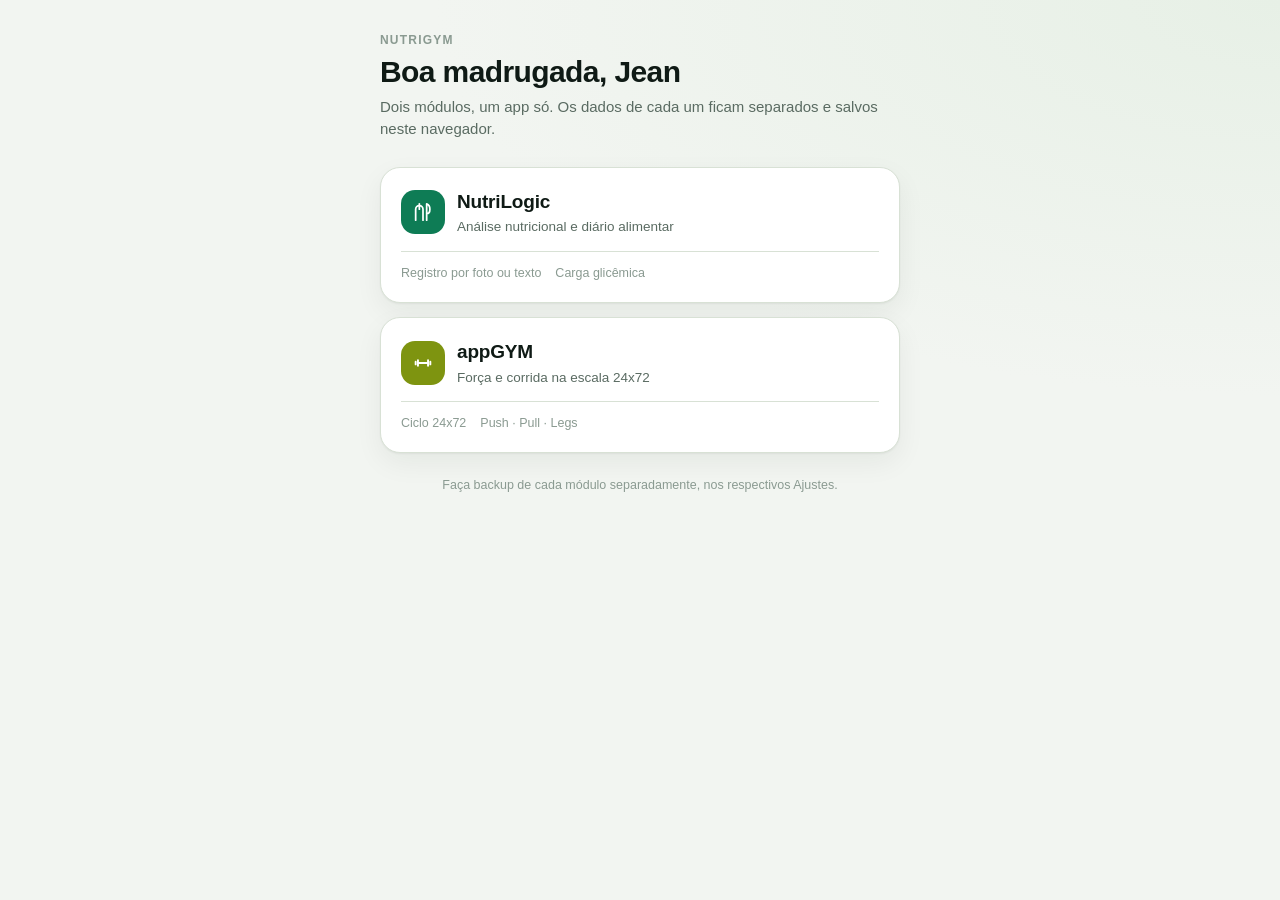
==== commit d99fdcfd: "Add files via upload" ====
--- a/index.html
+++ b/index.html
@@ -1,443 +1,5319 @@
-<!doctype html>
-<html lang="pt-BR" data-theme="dark">
+<!DOCTYPE html>
+<html lang="pt-BR" data-theme="light">
 <head>
+
 <meta charset="utf-8">
-<meta name="viewport" content="width=device-width, initial-scale=1, viewport-fit=cover">
-<meta name="color-scheme" content="dark light">
-<title>Ficha PPL Híbrida</title>
+<meta name="viewport" content="width=device-width, initial-scale=1, viewport-fit=cover, maximum-scale=5">
+<meta name="theme-color" content="#F2F5F1" media="(prefers-color-scheme: light)">
+<meta name="theme-color" content="#0B100E" media="(prefers-color-scheme: dark)">
+<meta name="apple-mobile-web-app-capable" content="yes">
+<meta name="apple-mobile-web-app-status-bar-style" content="default">
+<meta name="description" content="appGYM (treino) e NutriLogic (nutrição) no mesmo aplicativo.">
+<title>NutriGYM</title>
+<meta name="apple-mobile-web-app-title" content="NutriGYM">
+<link rel="apple-touch-icon" sizes="180x180" href="./apple-touch-icon.png">
+<link rel="icon" type="image/png" sizes="512x512" href="./app-icon-512.png">
+
 <style>
 /* ============================================================
-   TOKENS
+   NUTRILOG — DESIGN TOKENS
+   Direção: "jardim clínico". Verde pinho profundo + citrino de
+   dados. Números em fonte arredondada do sistema (iOS), medidas
+   e faixas em monoespaçada — a incerteza é sempre visível.
    ============================================================ */
 :root{
-  --bg:#0b0d10;
-  --bg-elev:#121519;
-  --card:#181c21;
-  --card-alt:#1f242b;
-  --border:#262b32;
-  --text:#f3f4f6;
-  --text-dim:#9aa2ac;
-  --text-faint:#7f8894;
-  --accent:#29c4cf;
-  --accent-strong:#1fa9b3;
-  --accent-soft:rgba(41,196,207,.14);
-  --push:#d1665c;
-  --push-soft:rgba(209,102,92,.16);
-  --pull:#4c82f0;
-  --pull-soft:rgba(76,130,240,.16);
-  --legs:#4bb883;
-  --legs-soft:rgba(75,184,131,.16);
-  --core:#a884e3;
-  --core-soft:rgba(168,132,227,.16);
-  --run:#f2a154;
-  --run-soft:rgba(242,161,84,.16);
-  --warn:#f0c94e;
-  --warn-soft:rgba(240,201,78,.14);
-  --danger:#ef4b4b;
-  --danger-soft:rgba(239,75,75,.14);
-  --ok:#4bb883;
-  --idle:#5b6470;
-  --idle-soft:rgba(91,100,112,.16);
-  --radius-s:8px;
-  --radius-m:14px;
-  --radius-l:20px;
-  --radius-xl:26px;
-  --tap-min:48px;
-  --shadow-card:0 6px 20px rgba(0,0,0,.28);
-  --shadow-sheet:0 -8px 30px rgba(0,0,0,.4);
-  --font-sans:system-ui,-apple-system,"Segoe UI",Roboto,"Helvetica Neue",Arial,sans-serif;
-  --font-mono:ui-monospace,"SF Mono","Roboto Mono","Cascadia Mono",Menlo,Consolas,monospace;
-  --sp-1:4px; --sp-2:8px; --sp-3:12px; --sp-4:16px; --sp-5:20px; --sp-6:24px; --sp-7:32px; --sp-8:40px;
-  --safe-b: env(safe-area-inset-bottom, 0px);
-  --safe-t: env(safe-area-inset-top, 0px);
-}
-[data-theme="light"]{
-  --bg:#f2f3f5;
-  --bg-elev:#ffffff;
-  --card:#ffffff;
-  --card-alt:#eceef1;
-  --border:#dde1e6;
-  --text:#171a1d;
-  --text-dim:#565e68;
-  --text-faint:#5f6673;
-  --shadow-card:0 6px 18px rgba(20,20,30,.08);
-  --shadow-sheet:0 -8px 24px rgba(20,20,30,.14);
-}
-
+  --bg:#F2F5F1;
+  --bg-grad:radial-gradient(120% 80% at 100% 0%, #E7F0E6 0%, #F2F5F1 55%);
+  --surface:#FFFFFF;
+  --surface-2:#EAEFE8;
+  --surface-3:#DFE7DC;
+  --line:#D8E1D5;
+  --line-strong:#BFCDBA;
+  --ink:#0F1A15;
+  --muted:#5A6B62;
+  --faint:#8A9A91;
+  --accent:#0E7C55;
+  --accent-ink:#0A5C3F;
+  --accent-soft:#DCEFE5;
+  --citrine:#7E9410;
+  --citrine-soft:#EDF3D2;
+  --warn:#9A6A12;
+  --warn-soft:#F7EDD6;
+  --bad:#A8452F;
+  --bad-soft:#F7E3DD;
+  --on-accent:#FFFFFF;
+  --r-lg:22px; --r-md:16px; --r-sm:11px;
+  --shadow:0 1px 2px rgba(15,26,21,.05), 0 10px 28px rgba(15,26,21,.06);
+  --shadow-lift:0 6px 16px rgba(15,26,21,.10), 0 18px 44px rgba(15,26,21,.12);
+  --nav-h:64px;
+  --font-body:-apple-system,BlinkMacSystemFont,"SF Pro Text","Segoe UI",Roboto,"Helvetica Neue",Arial,sans-serif;
+  --font-display:ui-rounded,"SF Pro Rounded",-apple-system,BlinkMacSystemFont,"Segoe UI",Roboto,sans-serif;
+  --font-data:ui-monospace,SFMono-Regular,"SF Mono",Menlo,Consolas,monospace;
+}
+[data-theme="dark"]{
+  --bg:#0B100E;
+  --bg-grad:radial-gradient(120% 80% at 100% 0%, #12201A 0%, #0B100E 55%);
+  --surface:#131916;
+  --surface-2:#1B231E;
+  --surface-3:#232D27;
+  --line:#232D27;
+  --line-strong:#33403A;
+  --ink:#E9F1EB;
+  --muted:#96A79D;
+  --faint:#6F7F76;
+  --accent:#45D19A;
+  --accent-ink:#8BE9C1;
+  --accent-soft:#123024;
+  --citrine:#B9D137;
+  --citrine-soft:#232B12;
+  --warn:#D8A64A;
+  --warn-soft:#2C2415;
+  --bad:#E58B76;
+  --bad-soft:#2E1A15;
+  --on-accent:#05231A;
+  --shadow:0 1px 2px rgba(0,0,0,.4), 0 10px 28px rgba(0,0,0,.35);
+  --shadow-lift:0 6px 16px rgba(0,0,0,.5), 0 18px 44px rgba(0,0,0,.5);
+}
+
+*{box-sizing:border-box;margin:0;padding:0}
+html{-webkit-text-size-adjust:100%}
+body{
+  font-family:var(--font-body);
+  background:var(--bg);
+  background-image:var(--bg-grad);
+  background-attachment:fixed;
+  color:var(--ink);
+  font-size:16px; line-height:1.45;
+  -webkit-font-smoothing:antialiased;
+  padding-bottom:calc(var(--nav-h) + env(safe-area-inset-bottom) + 12px);
+  overscroll-behavior-y:none;
+}
+button,input,select,textarea{font:inherit;color:inherit}
+button{background:none;border:none;cursor:pointer;-webkit-tap-highlight-color:transparent}
+a{color:var(--accent)}
+:focus-visible{outline:3px solid var(--accent);outline-offset:2px;border-radius:6px}
+.num{font-family:var(--font-display);font-variant-numeric:tabular-nums;letter-spacing:-.02em}
+.mono{font-family:var(--font-data);font-variant-numeric:tabular-nums;font-size:.82em}
+.sr{position:absolute;width:1px;height:1px;padding:0;margin:-1px;overflow:hidden;clip:rect(0 0 0 0);white-space:nowrap;border:0}
+
+/* ---------- layout ---------- */
+.wrap{max-width:560px;margin:0 auto;padding:0 16px}
+.view{display:none;padding-top:calc(env(safe-area-inset-top) + 10px);animation:fade .18s ease}
+.view.active{display:block}
+@keyframes fade{from{opacity:0;transform:translateY(4px)}to{opacity:1;transform:none}}
+.stack>*+*{margin-top:12px}
+.stack-lg>*+*{margin-top:18px}
+.row{display:flex;align-items:center;gap:10px}
+.row.between{justify-content:space-between}
+.row.wrap-r{flex-wrap:wrap}
+.grow{flex:1;min-width:0}
+.grid-2{display:grid;grid-template-columns:1fr 1fr;gap:10px}
+.grid-3{display:grid;grid-template-columns:repeat(3,1fr);gap:10px}
+
+/* ---------- typography ---------- */
+h1{font-family:var(--font-display);font-size:1.55rem;font-weight:700;letter-spacing:-.02em;line-height:1.15}
+h2{font-family:var(--font-display);font-size:1.12rem;font-weight:700;letter-spacing:-.01em}
+h3{font-size:.98rem;font-weight:650}
+.eyebrow{font-size:.7rem;font-weight:700;letter-spacing:.14em;text-transform:uppercase;color:var(--faint)}
+.muted{color:var(--muted)}
+.faint{color:var(--faint)}
+.small{font-size:.82rem}
+.tiny{font-size:.74rem}
+.section-title{display:flex;align-items:baseline;justify-content:space-between;gap:10px;margin:22px 2px 10px}
+
+/* ---------- card ---------- */
+.card{background:var(--surface);border:1px solid var(--line);border-radius:var(--r-lg);padding:16px;box-shadow:var(--shadow)}
+.card.tight{padding:13px}
+.card.flat{box-shadow:none}
+.card-head{display:flex;align-items:center;justify-content:space-between;gap:10px;margin-bottom:12px}
+
+/* ---------- buttons ---------- */
+.btn{display:inline-flex;align-items:center;justify-content:center;gap:8px;min-height:48px;padding:0 18px;border-radius:14px;font-weight:650;font-size:.95rem;border:1px solid transparent;transition:transform .12s ease,background .15s ease}
+.btn:active{transform:scale(.975)}
+.btn-primary{background:var(--accent);color:var(--on-accent)}
+.btn-soft{background:var(--accent-soft);color:var(--accent-ink);border-color:transparent}
+.btn-outline{background:var(--surface);border-color:var(--line-strong);color:var(--ink)}
+.btn-ghost{background:transparent;color:var(--muted);min-height:40px;padding:0 10px}
+.btn-danger{background:var(--bad-soft);color:var(--bad)}
+.btn-block{display:flex;width:100%}
+.btn[disabled]{opacity:.45;pointer-events:none}
+.btn-icon{min-height:44px;min-width:44px;padding:0;border-radius:12px;display:inline-flex;align-items:center;justify-content:center}
+.btn-lg{min-height:56px;font-size:1rem}
+
+/* ---------- chips & segmented ---------- */
+.chip{display:inline-flex;align-items:center;gap:6px;padding:6px 11px;border-radius:999px;background:var(--surface-2);color:var(--muted);font-size:.78rem;font-weight:600;border:1px solid transparent;white-space:nowrap}
+.chip.on{background:var(--accent-soft);color:var(--accent-ink);border-color:var(--accent)}
+.chip.warn{background:var(--warn-soft);color:var(--warn)}
+.chip.bad{background:var(--bad-soft);color:var(--bad)}
+.chip.good{background:var(--accent-soft);color:var(--accent-ink)}
+.chip.cit{background:var(--citrine-soft);color:var(--citrine)}
+button.chip{cursor:pointer;min-height:36px}
+.chips-scroll{display:flex;gap:8px;overflow-x:auto;padding:2px 0 6px;scrollbar-width:none;-webkit-overflow-scrolling:touch}
+.chips-scroll::-webkit-scrollbar{display:none}
+.seg{display:flex;background:var(--surface-2);border-radius:13px;padding:4px;gap:4px}
+.seg button{flex:1;min-height:42px;border-radius:10px;font-weight:650;font-size:.88rem;color:var(--muted)}
+.seg button[aria-pressed="true"]{background:var(--surface);color:var(--ink);box-shadow:0 1px 3px rgba(0,0,0,.12)}
+.seg.mode button[aria-pressed="true"][data-mode="consumed"]{background:var(--accent);color:var(--on-accent)}
+.seg.mode button[aria-pressed="true"][data-mode="query"]{background:var(--citrine);color:#10160A}
+
+/* ---------- forms ---------- */
+label.field{display:block}
+.field>span{display:block;font-size:.78rem;font-weight:650;color:var(--muted);margin-bottom:6px}
+input[type=text],input[type=number],input[type=date],input[type=time],input[type=url],select,textarea{
+  width:100%;min-height:48px;padding:12px 14px;background:var(--surface);border:1px solid var(--line-strong);
+  border-radius:13px;font-size:1rem;appearance:none}
+textarea{min-height:84px;resize:vertical}
+select{background-image:linear-gradient(45deg,transparent 50%,var(--muted) 50%),linear-gradient(135deg,var(--muted) 50%,transparent 50%);background-position:calc(100% - 20px) 22px,calc(100% - 15px) 22px;background-size:5px 5px,5px 5px;background-repeat:no-repeat;padding-right:40px}
+input:focus,select:focus,textarea:focus{border-color:var(--accent);outline:none;box-shadow:0 0 0 3px var(--accent-soft)}
+.switch{display:flex;align-items:center;justify-content:space-between;gap:12px;min-height:52px}
+.toggle{position:relative;width:52px;height:31px;border-radius:999px;background:var(--surface-3);flex:none;transition:background .18s}
+.toggle::after{content:"";position:absolute;top:3px;left:3px;width:25px;height:25px;border-radius:50%;background:#fff;box-shadow:0 1px 3px rgba(0,0,0,.3);transition:transform .18s}
+.toggle[aria-checked="true"]{background:var(--accent)}
+.toggle[aria-checked="true"]::after{transform:translateX(21px)}
+
+/* ---------- estimate bar (elemento assinatura) ---------- */
+.est{--lo:20%;--hi:80%;--mid:50%}
+.est-track{position:relative;height:8px;border-radius:999px;background:var(--surface-2);overflow:visible;margin:7px 0 5px}
+.est-range{position:absolute;top:0;bottom:0;left:var(--lo);right:calc(100% - var(--hi));border-radius:999px;background:var(--accent-soft)}
+.est-range.cit{background:var(--citrine-soft)}
+.est-tick{position:absolute;top:-4px;left:var(--mid);width:3px;height:16px;border-radius:2px;background:var(--accent);transform:translateX(-1.5px)}
+.est-tick.cit{background:var(--citrine)}
+.est-goal{position:absolute;top:-3px;bottom:-3px;left:var(--glo);right:calc(100% - var(--ghi));border:1.5px dashed var(--line-strong);border-radius:8px;pointer-events:none}
+.est-legend{display:flex;justify-content:space-between;font-size:.72rem;color:var(--faint)}
+
+/* confiança: trilho de 3 segmentos */
+.conf{display:inline-flex;gap:2px;align-items:center;vertical-align:middle}
+.conf i{width:4px;height:11px;border-radius:1px;background:var(--surface-3);display:block}
+.conf[data-level="alta"] i{background:var(--accent)}
+.conf[data-level="media"] i:nth-child(-n+2){background:var(--warn)}
+.conf[data-level="baixa"] i:nth-child(1){background:var(--bad)}
+
+/* ---------- anel de calorias ---------- */
+.ring-wrap{display:flex;align-items:center;gap:16px}
+.ring{width:116px;height:116px;flex:none;position:relative}
+.ring svg{transform:rotate(-90deg);display:block}
+.ring .ring-c{fill:none;stroke-linecap:round}
+.ring .bg{stroke:var(--surface-2)}
+.ring .fg{stroke:var(--accent);transition:stroke-dashoffset .5s cubic-bezier(.4,0,.2,1)}
+.ring .goal{stroke:var(--line-strong);stroke-width:2;stroke-dasharray:2 4}
+.ring-center{position:absolute;inset:0;display:flex;flex-direction:column;align-items:center;justify-content:center;text-align:center}
+.ring-center .v{font-family:var(--font-display);font-size:1.7rem;font-weight:700;letter-spacing:-.03em;line-height:1}
+.ring-center .l{font-size:.68rem;color:var(--faint);font-weight:600;text-transform:uppercase;letter-spacing:.08em;margin-top:3px}
+
+/* ---------- barras de macro ---------- */
+.macro{padding:11px 0}
+.macro+.macro{border-top:1px solid var(--line)}
+.macro-top{display:flex;align-items:baseline;justify-content:space-between;gap:8px}
+.macro-name{font-size:.86rem;font-weight:650}
+.macro-val{font-family:var(--font-display);font-weight:700;font-variant-numeric:tabular-nums}
+.bar{position:relative;height:9px;border-radius:999px;background:var(--surface-2);margin-top:7px;overflow:hidden}
+.bar>i{position:absolute;inset:0 auto 0 0;border-radius:999px;background:var(--accent);transition:width .45s ease}
+.bar>b{position:absolute;top:0;bottom:0;background:rgba(0,0,0,.08);border-left:1.5px solid var(--line-strong);border-right:1.5px solid var(--line-strong)}
+[data-theme="dark"] .bar>b{background:rgba(255,255,255,.06)}
+.bar.warn>i{background:var(--warn)}
+.bar.bad>i{background:var(--bad)}
+.bar.cit>i{background:var(--citrine)}
+
+/* ---------- lista de refeições ---------- */
+.meal{display:flex;gap:12px;padding:13px;background:var(--surface);border:1px solid var(--line);border-radius:var(--r-md);box-shadow:var(--shadow);text-align:left;width:100%}
+.meal-rail{width:4px;border-radius:999px;background:var(--accent);flex:none}
+.meal-rail.query{background:var(--citrine)}
+.meal-rail.med{background:var(--warn)}
+.meal-rail.low{background:var(--bad)}
+.meal-body{flex:1;min-width:0}
+.meal-title{font-weight:650;font-size:.95rem;display:flex;align-items:center;gap:7px}
+.meal-sub{font-size:.8rem;color:var(--muted);overflow:hidden;text-overflow:ellipsis;white-space:nowrap}
+.meal-nums{display:flex;gap:12px;margin-top:7px;font-size:.78rem;color:var(--muted)}
+.meal-nums b{font-family:var(--font-display);color:var(--ink);font-weight:700}
+
+/* ---------- item editável ---------- */
+.item{border:1px solid var(--line);border-radius:var(--r-md);padding:12px;background:var(--surface)}
+.item+.item{margin-top:10px}
+.stepper{display:flex;align-items:center;gap:8px;background:var(--surface-2);border-radius:13px;padding:4px}
+.stepper button{width:42px;height:42px;border-radius:10px;background:var(--surface);font-size:1.2rem;font-weight:700;display:flex;align-items:center;justify-content:center;box-shadow:0 1px 2px rgba(0,0,0,.1)}
+.stepper input{width:74px;min-height:42px;text-align:center;border:none;background:transparent;font-family:var(--font-display);font-weight:700;padding:0}
+.stepper input:focus{box-shadow:none;outline:2px solid var(--accent);border-radius:8px}
+
+/* ---------- navegação inferior ---------- */
+.nav{position:fixed;left:0;right:0;bottom:0;z-index:60;background:var(--surface);background:color-mix(in srgb,var(--surface) 88%,transparent);backdrop-filter:saturate(180%) blur(18px);-webkit-backdrop-filter:saturate(180%) blur(18px);border-top:1px solid var(--line);padding-bottom:env(safe-area-inset-bottom)}
+.nav-inner{max-width:560px;margin:0 auto;display:grid;grid-template-columns:repeat(5,1fr);height:var(--nav-h)}
+.nav button{display:flex;flex-direction:column;align-items:center;justify-content:center;gap:3px;color:var(--faint);font-size:.66rem;font-weight:650;letter-spacing:.01em}
+.nav button svg{width:23px;height:23px;stroke:currentColor;fill:none;stroke-width:1.7;stroke-linecap:round;stroke-linejoin:round}
+.nav button[aria-current="page"]{color:var(--accent)}
+.nav button[aria-current="page"] svg{stroke-width:2.1}
+
+/* ---------- sheet / painel ---------- */
+.scrim{position:fixed;inset:0;background:rgba(8,16,12,.45);backdrop-filter:blur(2px);z-index:96;opacity:0;pointer-events:none;transition:opacity .2s}
+.scrim.open{opacity:1;pointer-events:auto}
+.sheet{position:fixed;left:0;right:0;bottom:0;z-index:100;transform:translateY(100%);transition:transform .26s cubic-bezier(.32,.72,0,1);max-height:92vh;display:flex;flex-direction:column}
+.sheet.open{transform:none}
+.sheet-panel{background:var(--surface);border-radius:26px 26px 0 0;box-shadow:var(--shadow-lift);padding:8px 16px calc(20px + env(safe-area-inset-bottom));max-width:560px;margin:0 auto;width:100%;overflow-y:auto;-webkit-overflow-scrolling:touch}
+.grabber{width:38px;height:5px;border-radius:99px;background:var(--line-strong);margin:6px auto 12px}
+.sheet-title{font-family:var(--font-display);font-size:1.15rem;font-weight:700;margin-bottom:4px}
+.fs{position:fixed;inset:0;z-index:95;background:var(--bg);background-image:var(--bg-grad);display:none;flex-direction:column}
+.fs.open{display:flex}
+.fs-head{display:flex;align-items:center;gap:8px;padding:calc(env(safe-area-inset-top) + 10px) 12px 10px;border-bottom:1px solid var(--line);background:var(--surface);background:color-mix(in srgb,var(--surface) 82%,transparent);backdrop-filter:blur(14px)}
+.fs-head h2{flex:1;text-align:center;font-size:1.02rem}
+.fs-body{flex:1;overflow-y:auto;-webkit-overflow-scrolling:touch;padding:14px 16px 20px}
+.fs-foot{padding:10px 16px calc(12px + env(safe-area-inset-bottom));border-top:1px solid var(--line);background:var(--surface)}
+
+/* ---------- toast ---------- */
+.toast{position:fixed;left:12px;right:12px;bottom:calc(var(--nav-h) + env(safe-area-inset-bottom) + 12px);z-index:120;max-width:520px;margin:0 auto;background:var(--ink);color:var(--bg);border-radius:15px;padding:13px 15px;display:flex;align-items:center;gap:12px;box-shadow:var(--shadow-lift);transform:translateY(140%);transition:transform .25s cubic-bezier(.32,.72,0,1);font-size:.88rem}
+.toast.show{transform:none}
+.toast button{color:var(--accent-ink);font-weight:700;font-size:.86rem;white-space:nowrap}
+[data-theme="light"] .toast button{color:#8BE9C1}
+
+/* ---------- diversos ---------- */
+.divider{height:1px;background:var(--line);margin:14px 0}
+.empty{text-align:center;padding:30px 18px;color:var(--muted)}
+.empty svg{width:44px;height:44px;stroke:var(--line-strong);fill:none;stroke-width:1.4;margin-bottom:10px}
+.empty p{font-size:.9rem;margin-bottom:14px}
+.note{background:var(--surface-2);border-radius:var(--r-sm);padding:11px 13px;font-size:.82rem;color:var(--muted)}
+.note.warn{background:var(--warn-soft);color:var(--warn)}
+.note.info{background:var(--accent-soft);color:var(--accent-ink)}
+.badge{font-size:.68rem;font-weight:700;text-transform:uppercase;letter-spacing:.06em;padding:3px 7px;border-radius:6px;background:var(--surface-2);color:var(--muted)}
+.badge.query{background:var(--citrine-soft);color:var(--citrine)}
+.badge.demo{background:var(--warn-soft);color:var(--warn)}
+.list-btn{display:flex;align-items:center;gap:12px;width:100%;text-align:left;padding:14px 4px;min-height:56px}
+.list-btn+.list-btn{border-top:1px solid var(--line)}
+.list-btn .ic{width:38px;height:38px;border-radius:11px;background:var(--surface-2);display:flex;align-items:center;justify-content:center;flex:none}
+.list-btn .ic svg{width:20px;height:20px;stroke:var(--accent);fill:none;stroke-width:1.8;stroke-linecap:round;stroke-linejoin:round}
+.list-btn .cv{flex:1;min-width:0}
+.list-btn .cv b{display:block;font-size:.93rem;font-weight:650}
+.list-btn .cv span{display:block;font-size:.78rem;color:var(--muted)}
+.arrow{color:var(--faint);font-size:1.1rem}
+canvas{display:block;width:100%;touch-action:pan-y}
+.photo-prev{position:relative;border-radius:var(--r-md);overflow:hidden;background:var(--surface-2);border:1px solid var(--line)}
+.photo-prev img{display:block;width:100%;max-height:260px;object-fit:cover}
+.photo-prev .ov{position:absolute;left:8px;bottom:8px;display:flex;gap:6px}
+.score{font-family:var(--font-display);font-size:2.6rem;font-weight:700;letter-spacing:-.04em;line-height:1}
+.tips li{display:flex;gap:9px;padding:9px 0;font-size:.88rem}
+.tips li+li{border-top:1px solid var(--line)}
+.tips .n{width:20px;height:20px;border-radius:6px;background:var(--accent-soft);color:var(--accent-ink);font-size:.7rem;font-weight:700;display:flex;align-items:center;justify-content:center;flex:none;margin-top:2px}
+ul.plain{list-style:none}
+.kv{display:flex;justify-content:space-between;gap:12px;padding:8px 0;font-size:.87rem}
+.kv+.kv{border-top:1px solid var(--line)}
+.kv b{font-family:var(--font-display);font-weight:700}
+.hstat{background:var(--surface-2);border-radius:var(--r-sm);padding:10px}
+.hstat .l{font-size:.7rem;color:var(--faint);font-weight:650;text-transform:uppercase;letter-spacing:.05em}
+.hstat .v{font-family:var(--font-display);font-size:1.15rem;font-weight:700;margin-top:2px}
+.food-row{display:flex;align-items:center;gap:10px;padding:12px 4px;width:100%;text-align:left;min-height:56px}
+.food-row+.food-row{border-top:1px solid var(--line)}
+.food-row .fv{flex:1;min-width:0}
+.food-row .fv b{font-size:.9rem;font-weight:600;display:block;overflow:hidden;text-overflow:ellipsis;white-space:nowrap}
+.food-row .fv span{font-size:.76rem;color:var(--muted)}
+@media (prefers-reduced-motion: reduce){
+  *,*::before,*::after{animation-duration:.001ms !important;transition-duration:.001ms !important}
+}
+@media (min-width:600px){ h1{font-size:1.7rem} }
+</style>
+<style>
 /* ============================================================
-   RESET / BASE
+   CASCA — alterna entre os dois módulos e hospeda a tela inicial
    ============================================================ */
-*,*::before,*::after{box-sizing:border-box;}
-html,body{height:100%;}
-body{
-  margin:0;
-  background:var(--bg);
-  color:var(--text);
-  font-family:var(--font-sans);
-  font-size:16px;
-  line-height:1.45;
-  -webkit-font-smoothing:antialiased;
-  overscroll-behavior-y:none;
-}
-h1,h2,h3,h4,p,ul,ol,figure{margin:0;}
-ul,ol{padding-left:1.1em;}
-button,input,select,textarea{font-family:inherit;font-size:inherit;color:inherit;}
-button{cursor:pointer;}
-a{color:inherit;}
-.mono{font-family:var(--font-mono);font-variant-numeric:tabular-nums;}
-.sr-only{position:absolute;width:1px;height:1px;padding:0;margin:-1px;overflow:hidden;clip:rect(0,0,0,0);white-space:nowrap;border:0;}
-::selection{background:var(--accent-soft);}
-button:focus-visible, a:focus-visible, input:focus-visible, textarea:focus-visible, select:focus-visible, [tabindex]:focus-visible{
-  outline:2px solid var(--accent); outline-offset:2px; border-radius:4px;
-}
+.mod{display:none}
+.mod.mod-active{display:block}
+.switchbar{display:none}
+.switchbar.on{
+  display:flex;align-items:center;justify-content:space-between;gap:10px;
+  max-width:560px;margin:0 auto;width:100%;
+  padding-left:16px;padding-right:16px;padding-bottom:8px;
+  padding-top:8px;
+  padding-top:calc(env(safe-area-inset-top,0px) + 8px);
+}
+.switchbar .backhome{
+  display:inline-flex;align-items:center;gap:5px;flex:0 0 auto;
+  background:none;border:none;cursor:pointer;padding:6px 2px;
+  font:inherit;font-size:.7rem;font-weight:700;letter-spacing:.1em;text-transform:uppercase;color:var(--faint);
+}
+.switchbar .seg{
+  display:flex;background:var(--surface-2);border-radius:999px;padding:3px;gap:2px;
+  flex:0 1 auto;min-width:0;overflow:hidden;
+}
+.switchbar .seg button{
+  border:none;background:transparent;color:var(--muted);
+  padding:7px 13px;border-radius:999px;font:inherit;font-size:.8rem;font-weight:650;cursor:pointer;
+  white-space:nowrap;min-width:0;
+}
+.switchbar .seg button.on{background:var(--surface);color:var(--ink);box-shadow:0 1px 3px rgba(0,0,0,.18)}
+/* O toast do NutriLogic é markup fixo e se esconde só com translateY(140%).
+   Vazio ele tem ~46px, logo desce ~64px — menos que os ~76px+ que o separam
+   do fundo (--nav-h + 12 + safe-area). Resultado: uma barra clara vazia
+   parada sobre o menu. Escondemos de verdade quando não está .show,
+   preservando a animação de entrada. Não afeta o toast do appGYM, que é
+   criado dinamicamente dentro de #mod-treino. */
+#mod-dieta .toast{transition:transform .25s cubic-bezier(.32,.72,0,1),opacity .2s ease,visibility .2s ease}
+#mod-dieta .toast:not(.show){visibility:hidden;opacity:0;pointer-events:none}
+.launcher{max-width:560px;margin:0 auto;padding:calc(env(safe-area-inset-top,0px) + 32px) 20px 40px}
+.launcher .eyebrow-l{font-size:12px;font-weight:700;letter-spacing:.1em;text-transform:uppercase;color:var(--faint)}
+.launcher h1{font-size:30px;line-height:1.15;margin:6px 0 6px;letter-spacing:-.02em;color:var(--ink)}
+.launcher .sub{color:var(--muted);font-size:15px;line-height:1.5;margin-bottom:26px}
+.launch-card{
+  display:block;width:100%;text-align:left;cursor:pointer;
+  background:var(--surface);border:1px solid var(--line);border-radius:20px;
+  padding:20px;margin-bottom:14px;box-shadow:var(--shadow);
+  transition:transform .12s ease,border-color .12s ease;
+  font:inherit;color:inherit;
+}
+.launch-card:active{transform:scale(.985);border-color:var(--line-strong)}
+.launch-card .lc-top{display:flex;align-items:center;gap:12px}
+.launch-card .lc-ico{
+  width:44px;height:44px;border-radius:14px;flex:0 0 auto;
+  display:flex;align-items:center;justify-content:center;color:var(--on-accent);
+}
+.launch-card .lc-ico.diet{background:var(--accent)}
+.launch-card .lc-ico.gym{background:var(--citrine)}
+.launch-card h2{font-size:19px;margin:0;letter-spacing:-.01em;color:var(--ink)}
+.launch-card .lc-sub{font-size:13.5px;color:var(--muted);margin-top:2px}
+.launch-card .lc-meta{
+  margin-top:14px;padding-top:12px;border-top:1px solid var(--line);
+  font-size:12.5px;color:var(--faint);display:flex;gap:14px;flex-wrap:wrap;
+}
+.launcher .foot{margin-top:22px;font-size:12.5px;color:var(--faint);line-height:1.6;text-align:center}
+</style>
+<style>/* ============================================================================
+   appGYM — REDESENHO NA LINGUAGEM DO NUTRILOGIC
+   ----------------------------------------------------------------------------
+   Este arquivo substitui integralmente o CSS original do módulo de treino.
+   Nada aqui é conversão de token: cada componente foi reescrito seguindo as
+   mesmas decisões do NutriLogic — raio 22px nos cards, botões de 48px com
+   raio 14px, eyebrow em caixa alta acima do título, números em SF Pro Rounded,
+   medidas em monoespaçada, sombra dupla, sheet com raio 26px e grabber.
+   Escopo: tudo vive sob #mod-treino, então nunca vaza para o NutriLogic.
+   ========================================================================== */
+
+#mod-treino{ padding-bottom:calc(var(--nav-h) + env(safe-area-inset-bottom) + 12px); }
+/* reset removido: o NutriLogic já aplica *{margin:0;padding:0} globalmente.
+   Repetir aqui com #id vencia .switchbar e quebrava a barra de troca. */
+#mod-treino button{background:none;border:none;cursor:pointer;-webkit-tap-highlight-color:transparent}
+#mod-treino :focus-visible{outline:3px solid var(--accent);outline-offset:2px;border-radius:6px}
+#mod-treino .sr-only{position:absolute;width:1px;height:1px;overflow:hidden;clip:rect(0 0 0 0);white-space:nowrap}
+
+/* ---------- tipografia de dados (idêntica ao NutriLogic) ---------- */
+#mod-treino .mono{font-family:var(--font-data);font-variant-numeric:tabular-nums;font-size:.82em}
+#mod-treino .load-number,
+#mod-treino .timer-display,
+#mod-treino .stat-box .num,
+#mod-treino .duty-seg,
+#mod-treino .stepper .val{font-family:var(--font-display);font-variant-numeric:tabular-nums;letter-spacing:-.02em}
+
+/* ---------- layout ---------- */
+#mod-treino .screen{max-width:560px;margin:0 auto;padding:10px 16px 24px;animation:fade .18s ease}
+#mod-treino .screen.no-bottom-pad{padding-bottom:24px}
+#mod-treino .stack>*+*{margin-top:12px}
+#mod-treino .stack-sm>*+*{margin-top:8px}
+#mod-treino .row{display:flex;align-items:center;justify-content:space-between;gap:10px}
+#mod-treino .row-start{display:flex;align-items:center;gap:8px}
+#mod-treino .grid-2{display:grid;grid-template-columns:1fr 1fr;gap:10px}
+#mod-treino .divider{height:1px;background:var(--line);margin:14px 0;border:none}
+
+/* ---------- cabeçalho: eyebrow + h1, como todas as telas do NutriLogic ---------- */
+#mod-treino .topbar{
+  max-width:560px;margin:0 auto;width:100%;
+  display:flex;align-items:center;justify-content:space-between;gap:10px;
+  padding:6px 16px 14px;
+}
+#mod-treino .topbar .greet,
+#mod-treino .section-label{
+  font-size:.7rem;font-weight:700;letter-spacing:.14em;text-transform:uppercase;color:var(--faint);
+}
+#mod-treino .section-label{margin-bottom:9px}
+#mod-treino .topbar .daylabel{
+  font-family:var(--font-display);font-size:1.55rem;font-weight:700;letter-spacing:-.02em;line-height:1.15;margin-top:2px;
+}
+#mod-treino .card-title{font-family:var(--font-display);font-size:1.12rem;font-weight:700;letter-spacing:-.01em}
+#mod-treino .card-sub{font-size:.82rem;color:var(--muted);margin-top:2px}
+#mod-treino .readonly-note{font-size:.82rem;color:var(--muted);line-height:1.5}
+#mod-treino .kbd-hint{font-size:.74rem;color:var(--faint)}
+
+/* ---------- card ---------- */
+#mod-treino .card,
+#mod-treino .exercise-card{
+  background:var(--surface);border:1px solid var(--line);
+  border-radius:var(--r-lg);padding:16px;box-shadow:var(--shadow);
+}
+#mod-treino .card+.card{margin-top:12px}
+#mod-treino .stat-box{background:var(--surface-2);border-radius:var(--r-md);padding:12px 13px}
+#mod-treino .stat-box .num{font-size:1.15rem;font-weight:700}
+#mod-treino .stat-box .lbl{font-size:.72rem;color:var(--faint);margin-top:2px}
+#mod-treino .empty-state{text-align:center;padding:30px 18px;color:var(--muted)}
+#mod-treino .empty-state .ico{font-size:1.9rem;color:var(--line-strong);margin-bottom:8px}
+#mod-treino .empty-state p{font-size:.9rem}
+
+/* ---------- botões ---------- */
+#mod-treino .btn{
+  display:inline-flex;align-items:center;justify-content:center;gap:8px;
+  min-height:48px;padding:0 18px;border-radius:14px;
+  font-weight:650;font-size:.95rem;border:1px solid transparent;
+  transition:transform .12s ease,background .15s ease;white-space:nowrap;
+}
+#mod-treino .btn:active{transform:scale(.975)}
+#mod-treino .btn-primary,
+#mod-treino .fab-primary{background:var(--accent);color:var(--on-accent);border-color:transparent}
+#mod-treino .fab-primary{
+  display:inline-flex;align-items:center;justify-content:center;gap:8px;
+  min-height:56px;padding:0 18px;border-radius:14px;font-weight:650;font-size:1rem;
+  transition:transform .12s ease,background .15s ease;
+}
+#mod-treino .fab-primary:active{transform:scale(.975)}
+#mod-treino .btn-outline{background:var(--surface);border-color:var(--line-strong);color:var(--ink)}
+#mod-treino .btn-ghost{background:transparent;color:var(--muted);min-height:40px;padding:0 10px}
+#mod-treino .btn-danger{background:var(--bad-soft);color:var(--bad)}
+#mod-treino .btn-block{display:flex;width:100%}
+#mod-treino .btn-sm{min-height:36px;padding:0 13px;font-size:.84rem;border-radius:11px}
+#mod-treino .btn-lg{min-height:56px;font-size:1rem}
+#mod-treino .btn:disabled,
+#mod-treino .fab-primary:disabled{opacity:.45;pointer-events:none}
+#mod-treino .btn-row{display:flex;gap:10px}
+#mod-treino .btn-row .btn{flex:1}
+#mod-treino .icon-btn{
+  min-height:44px;min-width:44px;padding:0;border-radius:12px;
+  display:inline-flex;align-items:center;justify-content:center;color:var(--muted);
+}
+#mod-treino .icon-btn:active{background:var(--surface-2)}
+#mod-treino .link-btn{background:none;border:none;color:var(--accent);font-weight:650;font-size:.88rem;padding:8px 0;min-height:40px}
+
+/* ---------- ícones ---------- */
+#mod-treino .ic{display:inline-flex;align-items:center;justify-content:center;flex:0 0 auto;line-height:0;vertical-align:middle}
+#mod-treino .ic svg{width:1.15em;height:1.15em;display:block}
+#mod-treino .icon-btn .ic svg{width:21px;height:21px}
+#mod-treino .media-slot .ic svg{width:24px;height:24px}
+
+/* ---------- chips (vocabulário de cor do NutriLogic) ---------- */
+#mod-treino .chip{
+  display:inline-flex;align-items:center;gap:6px;padding:6px 11px;border-radius:999px;
+  background:var(--surface-2);color:var(--muted);font-size:.78rem;font-weight:600;
+  border:1px solid transparent;white-space:nowrap;
+}
+#mod-treino .chip-dot{width:6px;height:6px;border-radius:50%;background:currentColor;flex:none}
+#mod-treino .tag-push{background:var(--bad-soft);color:var(--bad)}
+#mod-treino .tag-pull{background:var(--accent-soft);color:var(--accent-ink)}
+#mod-treino .tag-legs{background:var(--citrine-soft);color:var(--citrine)}
+#mod-treino .tag-core{background:var(--surface-3);color:var(--ink)}
+#mod-treino .tag-run{background:var(--warn-soft);color:var(--warn)}
+#mod-treino .tag-idle{background:var(--surface-2);color:var(--faint)}
+#mod-treino .tag-warn{background:var(--warn-soft);color:var(--warn)}
+#mod-treino .tag-danger{background:var(--bad-soft);color:var(--bad)}
+
+/* ---------- segmentado ---------- */
+#mod-treino .segmented{display:flex;background:var(--surface-2);border-radius:13px;padding:4px;gap:4px}
+#mod-treino .segmented button{
+  flex:1;min-height:42px;border-radius:10px;font-weight:650;font-size:.88rem;color:var(--muted);
+  border:none;background:transparent;transition:background .15s ease,color .15s ease;
+}
+#mod-treino .segmented button.active{background:var(--surface);color:var(--ink);box-shadow:0 1px 3px rgba(0,0,0,.12)}
+
+/* ---------- abas ---------- */
+#mod-treino .tabs{display:flex;gap:8px;overflow-x:auto;padding:2px 0 8px;scrollbar-width:none}
+#mod-treino .tabs::-webkit-scrollbar{display:none}
+#mod-treino .tab-btn{
+  flex:none;border:1px solid transparent;background:var(--surface-2);color:var(--muted);
+  font-weight:600;font-size:.78rem;padding:6px 11px;border-radius:999px;min-height:36px;
+}
+#mod-treino .tab-btn.active{background:var(--accent-soft);color:var(--accent-ink);border-color:var(--accent)}
+
+/* ---------- formulários ---------- */
+#mod-treino .field{display:block}
+#mod-treino .field label{display:block;font-size:.78rem;font-weight:650;color:var(--muted);margin-bottom:6px}
+#mod-treino .input,
+#mod-treino .textarea,
+#mod-treino select.input{
+  width:100%;min-height:48px;padding:12px 14px;background:var(--surface);
+  border:1px solid var(--line-strong);border-radius:13px;font-size:1rem;appearance:none;color:var(--ink);
+}
+#mod-treino .textarea{min-height:84px;resize:vertical}
+#mod-treino .input:focus,
+#mod-treino .textarea:focus{border-color:var(--accent);outline:none;box-shadow:0 0 0 3px var(--accent-soft)}
+
+#mod-treino .opt-list{display:flex;flex-direction:column;gap:8px}
+#mod-treino .opt-row{
+  display:flex;align-items:center;justify-content:space-between;gap:10px;
+  padding:13px 14px;border:1px solid var(--line);border-radius:var(--r-md);
+  background:var(--surface);min-height:56px;width:100%;text-align:left;color:inherit;
+}
+#mod-treino .opt-row:active{background:var(--surface-2)}
+
+#mod-treino .pill-select{display:flex;gap:8px;flex-wrap:wrap}
+#mod-treino .pill-select button{
+  border:1px solid transparent;background:var(--surface-2);color:var(--muted);
+  padding:6px 12px;border-radius:999px;font-weight:600;font-size:.8rem;min-height:36px;
+}
+#mod-treino .pill-select button.active{background:var(--accent-soft);border-color:var(--accent);color:var(--accent-ink)}
+
+/* stepper: números em display, controles discretos */
+#mod-treino .stepper{display:flex;align-items:center;gap:10px}
+#mod-treino .stepper button{
+  width:44px;height:44px;border-radius:12px;border:1px solid var(--line-strong);
+  background:var(--surface);font-size:1.25rem;font-weight:600;color:var(--ink);
+  display:flex;align-items:center;justify-content:center;flex:none;
+}
+#mod-treino .stepper button:active{background:var(--surface-2)}
+#mod-treino .stepper .val{flex:1;text-align:center;font-size:1.4rem;font-weight:700}
+#mod-treino .stepper .unit{font-size:.78rem;color:var(--faint)}
+
+/* toggle idêntico ao do NutriLogic */
+#mod-treino .switch{position:relative;width:52px;height:31px;flex:none}
+#mod-treino .switch input{position:absolute;opacity:0;width:100%;height:100%;margin:0;cursor:pointer;z-index:2}
+#mod-treino .switch .track{position:absolute;inset:0;border-radius:999px;background:var(--surface-3);transition:background .18s;border:none}
+#mod-treino .switch .thumb{
+  position:absolute;top:3px;left:3px;width:25px;height:25px;border-radius:50%;
+  background:#fff;box-shadow:0 1px 3px rgba(0,0,0,.3);transition:transform .18s;
+}
+#mod-treino .switch input:checked + .track{background:var(--accent)}
+#mod-treino .switch input:checked + .track .thumb{transform:translateX(21px)}
+
+/* ---------- barras de progresso (linguagem .bar do NutriLogic) ---------- */
+#mod-treino .progress-track{position:relative;height:9px;border-radius:999px;background:var(--surface-2);overflow:hidden}
+#mod-treino .progress-fill{position:absolute;inset:0 auto 0 0;border-radius:999px;background:var(--accent);transition:width .45s ease}
+
+/* ---------- faixa do ciclo 24x72 ---------- */
+#mod-treino .duty-strip{display:flex;gap:6px}
+#mod-treino .duty-seg{
+  flex:1;height:38px;border-radius:var(--r-sm);background:var(--surface-2);
+  display:flex;align-items:center;justify-content:center;
+  font-size:.78rem;font-weight:700;color:var(--faint);border:1px solid var(--line);
+}
+#mod-treino .duty-seg.past{opacity:.5}
+#mod-treino .duty-seg.now{border-color:transparent;color:var(--on-accent)}
+#mod-treino .duty-seg.now.d-idle{background:var(--faint)}
+#mod-treino .duty-seg.now.d-push{background:var(--bad)}
+#mod-treino .duty-seg.now.d-legs{background:var(--citrine);color:#10160A}
+#mod-treino .duty-seg.now.d-pull{background:var(--accent)}
+
+/* ---------- avisos (linguagem .note do NutriLogic) ---------- */
+#mod-treino .banner{
+  background:var(--surface-2);border-radius:var(--r-sm);padding:11px 13px;
+  font-size:.82rem;color:var(--muted);display:flex;gap:10px;align-items:flex-start;line-height:1.5;
+}
+#mod-treino .banner-info{background:var(--accent-soft);color:var(--accent-ink)}
+#mod-treino .banner-warn{background:var(--warn-soft);color:var(--warn)}
+#mod-treino .banner-danger{background:var(--bad-soft);color:var(--bad)}
+#mod-treino .banner .ic svg{width:17px;height:17px;flex:none}
+
+/* ---------- lista de séries ---------- */
+#mod-treino .set-table{width:100%;border-collapse:collapse;font-size:.86rem}
+#mod-treino .set-table th{
+  text-align:left;color:var(--faint);font-weight:700;font-size:.68rem;
+  text-transform:uppercase;letter-spacing:.06em;padding:0 6px 7px;
+}
+#mod-treino .set-table td{
+  padding:10px 6px;border-top:1px solid var(--line);
+  font-family:var(--font-data);font-variant-numeric:tabular-nums;font-size:.82rem;
+}
+#mod-treino .set-table tr.current td{font-family:var(--font-body);color:var(--faint);font-style:italic}
+#mod-treino .set-table td.check{font-family:var(--font-body);color:var(--accent);text-align:center}
+
+/* ---------- comandos técnicos ---------- */
+#mod-treino .cue-list{list-style:none;padding:0;display:flex;flex-direction:column;gap:7px}
+#mod-treino .cue-list li{display:flex;gap:8px;font-size:.88rem;color:var(--muted);line-height:1.45}
+#mod-treino .cue-list li::before{content:"";width:5px;height:5px;border-radius:50%;background:var(--accent);flex:none;margin-top:.55em}
+
+/* ---------- mídia dos exercícios ---------- */
+#mod-treino .media-placeholder{display:flex;gap:8px}
+#mod-treino .media-slot{
+  flex:1;aspect-ratio:4/3;border-radius:var(--r-md);background:var(--surface-2);
+  border:1px dashed var(--line-strong);display:flex;flex-direction:column;
+  align-items:center;justify-content:center;gap:5px;color:var(--faint);
+  font-size:.72rem;text-align:center;padding:8px;
+}
+
+/* ---------- números grandes ---------- */
+#mod-treino .load-number{font-size:1.6rem;font-weight:700}
+#mod-treino .timer-display{font-size:2.6rem;font-weight:700;text-align:center;letter-spacing:-.03em}
+#mod-treino .timer-display.pulse{animation:pulse 1s ease-in-out infinite}
+@keyframes pulse{0%,100%{opacity:1}50%{opacity:.5}}
+
+/* ---------- navegação inferior (mesma barra do NutriLogic) ---------- */
+#mod-treino .nav-bottom,
+#mod-treino .nav-session{
+  position:fixed;left:0;right:0;bottom:0;z-index:60;
+  background:var(--surface);background:color-mix(in srgb,var(--surface) 88%,transparent);
+  backdrop-filter:saturate(180%) blur(18px);-webkit-backdrop-filter:saturate(180%) blur(18px);
+  border-top:1px solid var(--line);padding-bottom:env(safe-area-inset-bottom);
+}
+#mod-treino .nav-bottom-inner{
+  max-width:560px;margin:0 auto;display:grid;grid-template-columns:repeat(5,1fr);height:var(--nav-h);
+}
+#mod-treino .nav-item{
+  display:flex;flex-direction:column;align-items:center;justify-content:center;gap:3px;
+  color:var(--faint);font-size:.66rem;font-weight:650;background:none;border:none;
+}
+#mod-treino .nav-item .ic svg{width:23px;height:23px;stroke-width:1.7}
+#mod-treino .nav-item.active{color:var(--accent)}
+#mod-treino .nav-item.active .ic svg{stroke-width:2.1}
+#mod-treino .nav-session-inner{
+  max-width:560px;margin:0 auto;display:flex;gap:8px;align-items:center;
+  height:var(--nav-h);padding:0 12px;
+}
+#mod-treino .nav-session-inner .btn{flex:1;min-height:44px}
+#mod-treino .nav-session-inner .btn.icon-only{flex:0 0 48px;padding:0}
+
+/* ---------- sheet (raio 26px + grabber, como o NutriLogic) ---------- */
+#mod-treino .overlay{
+  position:fixed;inset:0;z-index:100;background:rgba(8,16,12,.45);
+  backdrop-filter:blur(2px);display:flex;align-items:flex-end;justify-content:center;
+  animation:fade .18s ease;
+}
+#mod-treino .sheet{
+  width:100%;max-width:560px;background:var(--surface);
+  border-radius:26px 26px 0 0;box-shadow:var(--shadow-lift);
+  padding:8px 16px calc(20px + env(safe-area-inset-bottom));
+  max-height:92vh;overflow-y:auto;-webkit-overflow-scrolling:touch;
+  animation:sheetUp .26s cubic-bezier(.32,.72,0,1);
+}
+@keyframes sheetUp{from{transform:translateY(100%)}to{transform:none}}
+#mod-treino .sheet-grab{width:38px;height:5px;border-radius:99px;background:var(--line-strong);margin:6px auto 12px}
+#mod-treino .sheet-title{font-family:var(--font-display);font-size:1.15rem;font-weight:700;margin-bottom:12px}
+#mod-treino .sheet details summary{cursor:pointer;list-style:none;font-weight:650;font-size:.88rem;color:var(--muted)}
+#mod-treino details summary::-webkit-details-marker{display:none}
+
+/* ---------- toast (idêntico ao NutriLogic) ---------- */
+#mod-treino .toast{
+  position:fixed;left:12px;right:12px;bottom:calc(var(--nav-h) + env(safe-area-inset-bottom) + 12px);
+  z-index:120;max-width:520px;margin:0 auto;background:var(--ink);color:var(--bg);
+  border-radius:15px;padding:13px 15px;display:flex;align-items:center;gap:12px;
+  box-shadow:var(--shadow-lift);font-size:.88rem;font-weight:600;
+  animation:toastUp .25s cubic-bezier(.32,.72,0,1);
+}
+@keyframes toastUp{from{transform:translateY(140%)}to{transform:none}}
+
+/* ---------- gráficos ---------- */
+#mod-treino svg.chart{width:100%;height:auto;display:block}
+#mod-treino .chart-grid line{stroke:var(--line);stroke-width:1}
+#mod-treino .chart-line{fill:none;stroke:var(--accent);stroke-width:2.5;stroke-linecap:round;stroke-linejoin:round}
+#mod-treino .chart-dot{fill:var(--accent)}
+#mod-treino .chart-milestone{stroke:var(--warn);stroke-dasharray:3 4;stroke-width:1.5}
+
 @media (prefers-reduced-motion: reduce){
-  *{animation-duration:.001ms !important;animation-iteration-count:1 !important;transition-duration:.001ms !important;}
-}
-
-/* ============================================================
-   APP SHELL
-   ============================================================ */
-#app{
-  max-width:520px;
-  margin:0 auto;
-  min-height:100%;
-  display:flex;
-  flex-direction:column;
-  position:relative;
-  background:var(--bg);
-}
-.screen{
-  flex:1;
-  padding:var(--sp-4) var(--sp-4) calc(96px + var(--safe-b));
-  animation:fadeIn .22s ease both;
-}
-.screen.no-bottom-pad{padding-bottom:calc(var(--sp-6) + var(--safe-b));}
-/* Screens with no .topbar child (onboarding) still need their own top clearance;
-   .topbar carries its own safe-t below for screens that do have one, so this
-   is applied only where nothing else already accounts for the notch. */
-.screen.no-topbar{padding-top:calc(var(--sp-4) + var(--safe-t));}
-@keyframes fadeIn{from{opacity:0;transform:translateY(4px);}to{opacity:1;transform:translateY(0);}}
-
-/* Top header */
-.topbar{
-  position:sticky;top:0;z-index:20;
-  background:linear-gradient(var(--bg) 70%, transparent);
-  padding:calc(var(--sp-3) + var(--safe-t)) var(--sp-4) var(--sp-2);
-  display:flex;align-items:center;justify-content:space-between;
-  max-width:520px;margin:0 auto;width:100%;
-}
-.topbar .greet{font-size:13px;color:var(--text-faint);letter-spacing:.02em;text-transform:uppercase;font-weight:600;}
-.topbar .daylabel{font-size:20px;font-weight:700;margin-top:2px;}
-.icon-btn{
-  width:var(--tap-min);height:var(--tap-min);
-  display:flex;align-items:center;justify-content:center;
-  background:transparent;border:none;border-radius:50%;color:var(--text-dim);
-  transition:background .15s ease, color .15s ease;
-}
-.icon-btn:active{background:var(--card-alt);color:var(--text);}
-.icon-btn svg{width:22px;height:22px;}
-
-/* Base sizing for every icon() output — without this, bare inline <svg> can
-   render at the browser's default 300x150 box wherever icon() is used outside
-   .icon-btn/.nav-item (buttons, banners, table cells, timer controls). */
-.ic{display:inline-flex;align-items:center;justify-content:center;flex:0 0 auto;line-height:0;vertical-align:middle;}
-.ic svg{width:1.15em;height:1.15em;display:block;}
-
-/* Bottom nav */
-.nav-bottom{
-  position:fixed;left:0;right:0;bottom:0;z-index:30;
-  display:flex;justify-content:center;
-}
-.nav-bottom-inner{
-  width:100%;max-width:520px;
-  display:flex;background:var(--bg-elev);
-  border-top:1px solid var(--border);
-  padding:6px 4px calc(6px + var(--safe-b));
-  box-shadow:0 -2px 16px rgba(0,0,0,.25);
-}
-.nav-item{
-  flex:1;display:flex;flex-direction:column;align-items:center;gap:3px;
-  background:none;border:none;color:var(--text-faint);
-  padding:6px 2px;border-radius:var(--radius-s);
-  font-size:11px;font-weight:600;letter-spacing:.01em;
-}
-.nav-item svg{width:22px;height:22px;}
-.nav-item.active{color:var(--accent);}
-.nav-item:active{background:var(--card-alt);}
-
-/* session control bar (replaces bottom nav during active workout) */
-.nav-session{
-  position:fixed;left:0;right:0;bottom:0;z-index:30;
-  display:flex;justify-content:center;
-}
-.nav-session-inner{
-  width:100%;max-width:520px;display:flex;gap:8px;align-items:center;
-  background:var(--bg-elev);border-top:1px solid var(--border);
-  padding:10px var(--sp-3) calc(10px + var(--safe-b));
-  box-shadow:0 -2px 16px rgba(0,0,0,.25);
-}
-.nav-session-inner .btn{flex:1;}
-.nav-session-inner .btn.icon-only{flex:0 0 var(--tap-min);}
-
-/* ============================================================
-   BUTTONS
-   ============================================================ */
-.btn{
-  min-height:var(--tap-min);
-  padding:0 18px;
-  border-radius:var(--radius-m);
-  border:1px solid transparent;
-  background:var(--card-alt);
-  color:var(--text);
-  font-weight:600;font-size:15px;
-  display:inline-flex;align-items:center;justify-content:center;gap:8px;
-  transition:transform .08s ease, background .15s ease, border-color .15s ease, opacity .15s ease;
-  white-space:nowrap;
-}
-.btn:active{transform:scale(.97);}
-.btn-block{width:100%;}
-.btn-primary{background:var(--accent);color:#04262a;}
-.btn-primary:active{background:var(--accent-strong);}
-.btn-outline{background:transparent;border-color:var(--border);color:var(--text);}
-.btn-ghost{background:transparent;color:var(--text-dim);padding:0 10px;min-height:40px;}
-.btn-danger{background:var(--danger-soft);color:var(--danger);}
-.btn-sm{min-height:38px;padding:0 14px;font-size:13.5px;border-radius:var(--radius-s);}
-.btn-lg{min-height:56px;font-size:16.5px;border-radius:var(--radius-l);}
-.btn:disabled{opacity:.4;pointer-events:none;}
-.btn-row{display:flex;gap:10px;}
-.btn-row .btn{flex:1;}
-
-.fab-primary{
-  min-height:58px;font-size:17px;font-weight:700;
-  background:var(--accent);color:#04262a;border-radius:var(--radius-l);
-  box-shadow:0 8px 22px rgba(41,196,207,.25);
-}
-
-/* Segmented control */
-.segmented{
-  display:flex;background:var(--card-alt);border-radius:var(--radius-m);padding:3px;gap:2px;
-}
-.segmented button{
-  flex:1;border:none;background:transparent;color:var(--text-dim);
-  min-height:40px;border-radius:calc(var(--radius-m) - 3px);font-weight:600;font-size:13.5px;
-  transition:background .15s ease,color .15s ease;
-}
-.segmented button.active{background:var(--bg-elev);color:var(--text);box-shadow:0 1px 4px rgba(0,0,0,.3);}
-
-/* Chips / badges */
-.chip{
-  display:inline-flex;align-items:center;gap:5px;
-  padding:4px 10px;border-radius:999px;font-size:12.5px;font-weight:600;
-  background:var(--card-alt);color:var(--text-dim);
-}
-.chip-dot{width:7px;height:7px;border-radius:50%;background:currentColor;}
-.tag-push{background:var(--push-soft);color:var(--push);}
-.tag-pull{background:var(--pull-soft);color:var(--pull);}
-.tag-legs{background:var(--legs-soft);color:var(--legs);}
-.tag-core{background:var(--core-soft);color:var(--core);}
-.tag-run{background:var(--run-soft);color:var(--run);}
-.tag-idle{background:var(--idle-soft);color:var(--idle);}
-.tag-warn{background:var(--warn-soft);color:var(--warn);}
-.tag-danger{background:var(--danger-soft);color:var(--danger);}
-
-/* ============================================================
-   CARDS / SURFACES
-   ============================================================ */
-.card{
-  background:var(--card);
-  border:1px solid var(--border);
-  border-radius:var(--radius-l);
-  padding:var(--sp-5);
-  box-shadow:var(--shadow-card);
-}
-.card + .card{margin-top:var(--sp-4);}
-.card-title{font-size:19px;font-weight:700;letter-spacing:-.01em;}
-.card-sub{font-size:13.5px;color:var(--text-dim);margin-top:2px;}
-.stack{display:flex;flex-direction:column;gap:var(--sp-4);}
-.stack-sm{display:flex;flex-direction:column;gap:var(--sp-2);}
-.row{display:flex;align-items:center;justify-content:space-between;gap:var(--sp-3);}
-.row-start{display:flex;align-items:center;gap:var(--sp-2);}
-.divider{height:1px;background:var(--border);margin:var(--sp-4) 0;border:none;}
-.section-label{
-  font-size:12px;font-weight:700;letter-spacing:.08em;text-transform:uppercase;color:var(--text-faint);
-  margin-bottom:var(--sp-2);
-}
-.empty-state{
-  text-align:center;padding:var(--sp-8) var(--sp-4);color:var(--text-dim);
-}
-.empty-state .ico{font-size:34px;margin-bottom:var(--sp-2);opacity:.7;}
-
-/* Duty strip — signature cycle indicator */
-.duty-strip{display:flex;gap:6px;}
-.duty-seg{
-  flex:1;height:34px;border-radius:9px;background:var(--card-alt);
-  display:flex;align-items:center;justify-content:center;
-  font-family:var(--font-mono);font-size:12px;font-weight:700;color:var(--text-faint);
-  border:1px solid var(--border);position:relative;overflow:hidden;
-}
-.duty-seg.now{color:#04141a;border-color:transparent;}
-.duty-seg.now.d-idle{background:var(--idle);color:#0c0f12;}
-.duty-seg.now.d-push{background:var(--push);}
-.duty-seg.now.d-legs{background:var(--legs);}
-.duty-seg.now.d-pull{background:var(--pull);}
-.duty-seg.past{opacity:.45;}
-
-/* Load / numeric readouts */
-.load-number{font-family:var(--font-mono);font-size:26px;font-weight:700;letter-spacing:-.02em;}
-.timer-display{font-family:var(--font-mono);font-size:44px;font-weight:700;letter-spacing:-.01em;text-align:center;}
-.timer-display.pulse{animation:pulse 1s ease-in-out infinite;}
-@keyframes pulse{0%,100%{opacity:1;}50%{opacity:.55;}}
-
-/* Progress bar */
-.progress-track{height:6px;border-radius:99px;background:var(--card-alt);overflow:hidden;}
-.progress-fill{height:100%;background:var(--accent);border-radius:99px;transition:width .3s ease;}
-
-/* ============================================================
-   FORMS
-   ============================================================ */
-.field{display:flex;flex-direction:column;gap:6px;}
-.field label{font-size:12.5px;font-weight:600;color:var(--text-dim);}
-.input,.textarea,select.input{
-  width:100%;background:var(--card-alt);border:1px solid var(--border);
-  border-radius:var(--radius-m);padding:12px 14px;min-height:var(--tap-min);color:var(--text);
-}
-.textarea{min-height:88px;resize:vertical;}
-.input:focus,.textarea:focus,select.input:focus{outline:2px solid var(--accent);outline-offset:1px;}
-
-.stepper{display:flex;align-items:center;gap:10px;}
-.stepper button{
-  width:44px;height:44px;border-radius:12px;border:1px solid var(--border);
-  background:var(--card-alt);font-size:20px;font-weight:700;color:var(--text);
-  display:flex;align-items:center;justify-content:center;
-}
-.stepper button:active{background:var(--bg-elev);}
-.stepper .val{flex:1;text-align:center;font-family:var(--font-mono);font-size:24px;font-weight:700;}
-.stepper .unit{font-size:13px;color:var(--text-faint);margin-left:4px;}
-
-.pill-select{display:flex;gap:8px;flex-wrap:wrap;}
-.pill-select button{
-  border:1px solid var(--border);background:var(--card-alt);color:var(--text-dim);
-  padding:9px 14px;border-radius:999px;font-weight:600;font-size:13.5px;min-height:40px;
-}
-.pill-select button.active{background:var(--accent-soft);border-color:var(--accent);color:var(--accent);}
-
-.opt-list{display:flex;flex-direction:column;gap:8px;}
-.opt-row{
-  display:flex;align-items:center;justify-content:space-between;gap:10px;
-  padding:14px;border:1px solid var(--border);border-radius:var(--radius-m);background:var(--card-alt);
-  min-height:var(--tap-min);
-}
-
-/* toggle switch */
-.switch{position:relative;width:46px;height:27px;flex-shrink:0;}
-.switch input{position:absolute;opacity:0;width:100%;height:100%;margin:0;cursor:pointer;}
-.switch .track{position:absolute;inset:0;background:var(--card-alt);border:1px solid var(--border);border-radius:99px;transition:background .15s;}
-.switch .thumb{position:absolute;top:2px;left:2px;width:21px;height:21px;border-radius:50%;background:var(--text-faint);transition:transform .15s,background .15s;}
-.switch input:checked + .track{background:var(--accent-soft);border-color:var(--accent);}
-.switch input:checked + .track .thumb{transform:translateX(19px);background:var(--accent);}
-
-/* ============================================================
-   TABLE (sets)
-   ============================================================ */
-.set-table{width:100%;border-collapse:collapse;font-size:14px;}
-.set-table th{
-  text-align:left;color:var(--text-faint);font-weight:600;font-size:11.5px;
-  text-transform:uppercase;letter-spacing:.04em;padding:0 6px 6px;
-}
-.set-table td{padding:9px 6px;border-top:1px solid var(--border);font-family:var(--font-mono);}
-.set-table tr.current td{font-family:var(--font-sans);color:var(--text-faint);font-style:italic;}
-.set-table td.check{font-family:var(--font-sans);color:var(--ok);text-align:center;}
-
-/* ============================================================
-   SHEET / OVERLAY
-   ============================================================ */
-.overlay{
-  position:fixed;inset:0;background:rgba(0,0,0,.55);z-index:50;
-  display:flex;align-items:flex-end;justify-content:center;
-  animation:fadeIn .15s ease both;
-}
-.sheet{
-  width:100%;max-width:520px;background:var(--bg-elev);
-  border-radius:22px 22px 0 0;padding:var(--sp-3) var(--sp-4) calc(var(--sp-5) + var(--safe-b));
-  box-shadow:var(--shadow-sheet);
-  animation:slideUp .22s cubic-bezier(.2,.8,.3,1) both;
-  max-height:88vh;overflow-y:auto;
-}
-.sheet-grab{width:36px;height:4px;background:var(--border);border-radius:99px;margin:2px auto 14px;}
-@keyframes slideUp{from{transform:translateY(24px);opacity:0;}to{transform:translateY(0);opacity:1;}}
-.sheet-title{font-size:17px;font-weight:700;margin-bottom:var(--sp-4);}
-
-/* ============================================================
-   TABS
-   ============================================================ */
-.tabs{display:flex;gap:4px;overflow-x:auto;padding-bottom:2px;margin-bottom:var(--sp-4);}
-.tabs::-webkit-scrollbar{display:none;}
-.tab-btn{
-  flex:none;border:none;background:transparent;color:var(--text-faint);font-weight:600;font-size:14px;
-  padding:8px 4px;border-bottom:2px solid transparent;min-height:40px;margin-right:18px;
-}
-.tab-btn.active{color:var(--text);border-color:var(--accent);}
-
-/* ============================================================
-   MISC
-   ============================================================ */
-.exercise-card{
-  background:var(--card);border:1px solid var(--border);border-radius:var(--radius-l);
-  padding:var(--sp-4);
-}
-.media-placeholder{
-  display:flex;gap:8px;
-}
-.media-slot{
-  flex:1;aspect-ratio:4/3;border-radius:var(--radius-m);background:var(--card-alt);
-  border:1px dashed var(--border);display:flex;flex-direction:column;align-items:center;justify-content:center;
-  gap:4px;color:var(--text-faint);font-size:11.5px;text-align:center;padding:8px;
-}
-.media-slot .ic svg{width:24px;height:24px;}
-
-.cue-list{list-style:none;padding:0;display:flex;flex-direction:column;gap:6px;margin-top:2px;}
-.cue-list li{display:flex;gap:8px;font-size:14px;color:var(--text-dim);}
-.cue-list li::before{content:"›";color:var(--accent);font-weight:700;}
-
-.toast{
-  position:fixed;left:50%;bottom:calc(96px + var(--safe-b));transform:translateX(-50%);
-  background:var(--bg-elev);border:1px solid var(--border);color:var(--text);
-  padding:12px 18px;border-radius:999px;font-size:14px;font-weight:600;
-  box-shadow:0 8px 24px rgba(0,0,0,.4);z-index:60;
-  display:flex;align-items:center;gap:10px;
-  animation:toastIn .25s ease both;
-}
-@keyframes toastIn{from{opacity:0;transform:translate(-50%,10px);}to{opacity:1;transform:translate(-50%,0);}}
-
-.banner{
-  border-radius:var(--radius-m);padding:12px 14px;font-size:13.5px;display:flex;gap:10px;align-items:flex-start;
-}
-.banner-warn{background:var(--warn-soft);color:var(--warn);}
-.banner-info{background:var(--accent-soft);color:var(--accent);}
-.banner-danger{background:var(--danger-soft);color:var(--danger);}
-
-.readonly-note{font-size:13px;color:var(--text-faint);line-height:1.5;}
-
-svg.chart{width:100%;height:auto;display:block;}
-.chart-grid line{stroke:var(--border);stroke-width:1;}
-.chart-line{fill:none;stroke:var(--accent);stroke-width:2.5;stroke-linecap:round;stroke-linejoin:round;}
-.chart-dot{fill:var(--accent);}
-.chart-milestone{stroke:var(--warn);stroke-dasharray:3 4;stroke-width:1.5;}
-
-.link-btn{background:none;border:none;color:var(--accent);font-weight:600;padding:8px 0;min-height:40px;}
-
-.kbd-hint{font-size:11px;color:var(--text-faint);}
-
-.grid-2{display:grid;grid-template-columns:1fr 1fr;gap:var(--sp-3);}
-.stat-box{background:var(--card-alt);border-radius:var(--radius-m);padding:12px 14px;}
-.stat-box .num{font-family:var(--font-mono);font-size:20px;font-weight:700;}
-.stat-box .lbl{font-size:11.5px;color:var(--text-faint);margin-top:2px;}
+  #mod-treino *{animation-duration:.001ms !important;transition-duration:.001ms !important}
+}
 </style>
 </head>
 <body>
-<div id="app"></div>
-<div id="overlay-root"></div>
-<div id="toast-root"></div>
+
+<!-- ===================== TELA: INÍCIO (casca) ===================== -->
+<div class="mod" id="mod-inicio">
+  <div class="launcher">
+    <p class="eyebrow-l">NutriGYM</p>
+    <h1 id="launcher-greeting">Olá, Jean</h1>
+    <p class="sub">Dois módulos, um app só. Os dados de cada um ficam separados e salvos neste navegador.</p>
+
+    <button class="launch-card" data-go="dieta">
+      <div class="lc-top">
+        <span class="lc-ico diet">
+          <svg viewBox="0 0 24 24" width="22" height="22" fill="none" stroke="currentColor" stroke-width="1.9" stroke-linecap="round" stroke-linejoin="round"><path d="M4 21V9a4 4 0 018 0v12"/><path d="M8 9V3"/><path d="M16 21V3c2.5 1 3.5 3.5 3.5 6S18.5 14 16 14"/></svg>
+        </span>
+        <div>
+          <h2>NutriLogic</h2>
+          <div class="lc-sub">Análise nutricional e diário alimentar</div>
+        </div>
+      </div>
+      <div class="lc-meta"><span id="launch-diet-a">Registro por foto ou texto</span><span id="launch-diet-b">Carga glicêmica</span></div>
+    </button>
+
+    <button class="launch-card" data-go="treino">
+      <div class="lc-top">
+        <span class="lc-ico gym">
+          <svg viewBox="0 0 24 24" width="22" height="22" fill="none" stroke="currentColor" stroke-width="2.1" stroke-linecap="round"><path d="M6.5 9v6M4 10.5v3M17.5 9v6M20 10.5v3M6.5 12h11"/></svg>
+        </span>
+        <div>
+          <h2>appGYM</h2>
+          <div class="lc-sub">Força e corrida na escala 24x72</div>
+        </div>
+      </div>
+      <div class="lc-meta"><span id="launch-gym-a">Ciclo 24x72</span><span id="launch-gym-b">Push · Pull · Legs</span></div>
+    </button>
+
+    <p class="foot">Faça backup de cada módulo separadamente, nos respectivos Ajustes.</p>
+  </div>
+</div>
+
+<div class="switchbar" id="switchbar"><button class="backhome" data-go="inicio" aria-label="Voltar ao início"><svg viewBox="0 0 24 24" width="16" height="16" fill="none" stroke="currentColor" stroke-width="2.2" stroke-linecap="round" stroke-linejoin="round"><path d="M15 6l-6 6 6 6"/></svg>Início</button><span class="seg"><button data-go="dieta">NutriLogic</button><button data-go="treino">appGYM</button></span></div>
+<div class="mod" id="mod-dieta">
+
+<!-- ===================== TELA: HOJE ===================== -->
+<section class="view active" id="view-hoje" role="region" aria-label="Hoje">
+  <div class="wrap">
+    <header class="row between" style="margin:6px 0 14px">
+      <div>
+        <p class="eyebrow" id="today-date">—</p>
+        <h1 id="today-greeting">Olá</h1>
+      </div>
+      <button class="btn-icon btn-outline" id="btn-theme" aria-label="Alternar tema claro e escuro">
+        <svg viewBox="0 0 24 24" width="20" height="20" fill="none" stroke="currentColor" stroke-width="1.8" stroke-linecap="round"><circle cx="12" cy="12" r="4"/><path d="M12 2v2M12 20v2M2 12h2M20 12h2M4.9 4.9l1.4 1.4M17.7 17.7l1.4 1.4M19.1 4.9l-1.4 1.4M6.3 17.7l-1.4 1.4"/></svg>
+      </button>
+    </header>
+    <div id="today-content" class="stack-lg"></div>
+  </div>
+</section>
+
+<!-- ===================== TELA: REGISTRAR ===================== -->
+<section class="view" id="view-registrar" role="region" aria-label="Registrar refeição">
+  <div class="wrap">
+    <header style="margin:6px 0 14px">
+      <p class="eyebrow">Nova análise</p>
+      <h1>Registrar</h1>
+    </header>
+    <div id="registrar-content" class="stack-lg"></div>
+  </div>
+</section>
+
+<!-- ===================== TELA: DIÁRIO ===================== -->
+<section class="view" id="view-diario" role="region" aria-label="Diário alimentar">
+  <div class="wrap">
+    <header style="margin:6px 0 14px">
+      <p class="eyebrow">Histórico</p>
+      <h1>Diário</h1>
+    </header>
+    <div id="diario-content" class="stack"></div>
+  </div>
+</section>
+
+<!-- ===================== TELA: RELATÓRIOS ===================== -->
+<section class="view" id="view-relatorios" role="region" aria-label="Relatórios">
+  <div class="wrap">
+    <header style="margin:6px 0 14px">
+      <p class="eyebrow">Tendências</p>
+      <h1>Relatórios</h1>
+    </header>
+    <div class="seg" role="group" aria-label="Período do relatório" id="report-seg">
+      <button data-period="week" aria-pressed="true">Semana</button>
+      <button data-period="month" aria-pressed="false">Mês</button>
+    </div>
+    <div id="relatorios-content" class="stack-lg" style="margin-top:14px"></div>
+  </div>
+</section>
+
+<!-- ===================== TELA: AJUSTES ===================== -->
+<section class="view" id="view-ajustes" role="region" aria-label="Ajustes">
+  <div class="wrap">
+    <header style="margin:6px 0 14px">
+      <p class="eyebrow">Configuração</p>
+      <h1>Ajustes</h1>
+    </header>
+    <div id="ajustes-content" class="stack-lg"></div>
+  </div>
+</section>
+
+<!-- ===================== NAVEGAÇÃO ===================== -->
+<nav class="nav" role="navigation" aria-label="Navegação principal">
+  <div class="nav-inner">
+    <button data-tab="hoje" aria-current="page">
+      <svg viewBox="0 0 24 24"><path d="M3 12l9-8 9 8"/><path d="M5 10v10h14V10"/><path d="M10 20v-6h4v6"/></svg><span>Hoje</span>
+    </button>
+    <button data-tab="registrar">
+      <svg viewBox="0 0 24 24"><circle cx="12" cy="12" r="9"/><path d="M12 8v8M8 12h8"/></svg><span>Registrar</span>
+    </button>
+    <button data-tab="diario">
+      <svg viewBox="0 0 24 24"><rect x="4" y="4" width="16" height="17" rx="2"/><path d="M8 3v4M16 3v4M8 12h8M8 16h5"/></svg><span>Diário</span>
+    </button>
+    <button data-tab="relatorios">
+      <svg viewBox="0 0 24 24"><path d="M4 20V9M10 20V4M16 20v-7M22 20H2"/></svg><span>Relatórios</span>
+    </button>
+    <button data-tab="ajustes">
+      <svg viewBox="0 0 24 24"><circle cx="12" cy="12" r="3"/><path d="M19.4 15a1.7 1.7 0 00.3 1.9l.1.1a2 2 0 11-2.8 2.8l-.1-.1a1.7 1.7 0 00-2.9 1.2V21a2 2 0 11-4 0v-.1A1.7 1.7 0 007 19.4a1.7 1.7 0 00-1.9.3l-.1.1a2 2 0 11-2.8-2.8l.1-.1a1.7 1.7 0 001.2-2.9H3a2 2 0 110-4h.1A1.7 1.7 0 004.6 7a1.7 1.7 0 00-.3-1.9l-.1-.1a2 2 0 112.8-2.8l.1.1a1.7 1.7 0 002.9-1.2V1a2 2 0 114 0v.1A1.7 1.7 0 0017 4.6a1.7 1.7 0 001.9-.3l.1-.1a2 2 0 112.8 2.8l-.1.1a1.7 1.7 0 00-1.2 2.9V10a2 2 0 110 4h-.1z"/></svg><span>Ajustes</span>
+    </button>
+  </div>
+</nav>
+
+<!-- ===================== CAMADAS ===================== -->
+<div class="scrim" id="scrim" aria-hidden="true"></div>
+
+<div class="sheet" id="sheet" role="dialog" aria-modal="true" aria-labelledby="sheet-title" aria-hidden="true">
+  <div class="sheet-panel">
+    <div class="grabber" aria-hidden="true"></div>
+    <h2 class="sheet-title" id="sheet-title">—</h2>
+    <div id="sheet-body"></div>
+  </div>
+</div>
+
+<div class="fs" id="editor" role="dialog" aria-modal="true" aria-labelledby="editor-title" aria-hidden="true">
+  <div class="fs-head">
+    <button class="btn btn-ghost" id="editor-cancel">Cancelar</button>
+    <h2 id="editor-title">Confirmar refeição</h2>
+    <button class="btn btn-ghost" id="editor-extra" aria-label="Mais ações">•••</button>
+  </div>
+  <div class="fs-body" id="editor-body"></div>
+  <div class="fs-foot">
+    <button class="btn btn-primary btn-block btn-lg" id="editor-save">Salvar</button>
+  </div>
+</div>
+
+<div class="fs" id="plan" role="dialog" aria-modal="true" aria-labelledby="plan-title" aria-hidden="true">
+  <div class="fs-head">
+    <button class="btn btn-ghost" id="plan-close">Fechar</button>
+    <h2 id="plan-title">Plano alimentar</h2>
+    <span style="width:78px"></span>
+  </div>
+  <div class="fs-body" id="plan-body"></div>
+</div>
+
+<div class="fs" id="picker" role="dialog" aria-modal="true" aria-labelledby="picker-title" aria-hidden="true">
+  <div class="fs-head">
+    <button class="btn btn-ghost" id="picker-close">Fechar</button>
+    <h2 id="picker-title">Escolher alimento</h2>
+    <span style="width:78px"></span>
+  </div>
+  <div class="fs-body">
+    <label class="field"><span class="sr">Buscar alimento</span>
+      <input type="text" id="picker-search" placeholder="Buscar alimento ou receita" autocomplete="off" enterkeyhint="search">
+    </label>
+    <div class="chips-scroll" id="picker-cats" style="margin-top:10px"></div>
+    <div id="picker-results" class="card tight" style="margin-top:6px"></div>
+  </div>
+</div>
+
+<div class="toast" id="toast" role="status" aria-live="polite">
+  <span class="grow" id="toast-msg"></span>
+  <button id="toast-action" hidden></button>
+</div>
+
+<input type="file" id="input-camera" accept="image/*" capture="environment" class="sr" aria-hidden="true" tabindex="-1">
+<input type="file" id="input-gallery" accept="image/*" class="sr" aria-hidden="true" tabindex="-1">
+<input type="file" id="input-import" accept="application/json,.json" class="sr" aria-hidden="true" tabindex="-1">
+
+</div>
+<div class="mod" id="mod-treino"><div id="app"></div><div id="overlay-root"></div><div id="toast-root"></div></div>
+<script>
+/* ============================================================
+   CASCA — roteamento entre módulos.
+   O NutriLog não usa hash; a Ficha de Treino usa (#/hoje, #/treino/...).
+   Então a casca reserva apenas duas rotas próprias e entrega
+   qualquer outra ao módulo de treino, que continua dono do hash.
+   ============================================================ */
+var SHELL = {
+  active: 'inicio',
+  /* Saudação única para os dois módulos, no fuso do aparelho.
+     Faixas: madrugada 00:00-05:59 | dia 06:00-12:59
+             tarde 13:00-17:59     | noite 18:00-23:59 */
+  greeting: function () {
+    var h = new Date().getHours();
+    if (h < 6)  return 'Boa madrugada';
+    if (h < 13) return 'Bom dia';
+    if (h < 18) return 'Boa tarde';
+    return 'Boa noite';
+  },
+  refreshGreeting: function () {
+    var el = document.getElementById('launcher-greeting');
+    if (el) el.textContent = this.greeting() + ', Jean';
+  },
+  resolve: function () {
+    var h = (location.hash || '').replace(/^#\/?/, '');
+    if (!h || h === 'inicio') return 'inicio';
+    if (h === 'dieta') return 'dieta';
+    return 'treino';
+  },
+  go: function (mod) {
+    location.hash = (mod === 'treino') ? '#/hoje' : '#/' + mod;
+  },
+  apply: function () {
+    var next = this.resolve();
+    var changed = next !== this.active;
+    this.active = next;
+    ['inicio', 'dieta', 'treino'].forEach(function (m) {
+      var elm = document.getElementById('mod-' + m);
+      if (elm) elm.classList.toggle('mod-active', m === next);
+    });
+    var sb = document.getElementById('switchbar');
+    if (sb) {
+      sb.classList.toggle('on', next !== 'inicio');
+      sb.querySelectorAll('.seg button[data-go]').forEach(function (b) {
+        b.classList.toggle('on', b.dataset.go === next);
+      });
+    }
+    this.refreshGreeting();
+    if (next === 'treino' && typeof render === 'function') render();
+    if (changed) window.scrollTo(0, 0);
+  }
+};
+document.addEventListener('click', function (e) {
+  var b = e.target.closest('[data-go]');
+  if (!b) return;
+  e.preventDefault();
+  SHELL.go(b.dataset.go);
+});
+window.addEventListener('hashchange', function () { SHELL.apply(); });
+document.addEventListener('visibilitychange', function () {
+  if (document.visibilityState === 'visible') SHELL.refreshGreeting();
+});
+</script>
+<script>
+/* ============================================================================
+   NUTRILOG — Analista Nutricional Visual e Diário
+   Aplicativo autônomo, single-file, sem build, sem CDN, sem backend obrigatório.
+   Namespace único: window.NutriLogApp   |   Prefixos: nutrilog_*
+   ========================================================================== */
+(function () {
+"use strict";
+
+var App = {};
+window.NutriLogApp = App;
+
+/* ---------------------------------------------------------------- 1. UTIL */
+var U = App.util = {};
+
+U.$ = function (sel, root) { return (root || document).querySelector(sel); };
+U.$$ = function (sel, root) { return Array.prototype.slice.call((root || document).querySelectorAll(sel)); };
+
+U.el = function (tag, attrs, children) {
+  var n = document.createElement(tag);
+  if (attrs) for (var k in attrs) {
+    if (!Object.prototype.hasOwnProperty.call(attrs, k)) continue;
+    var v = attrs[k];
+    if (v === null || v === undefined || v === false) continue;
+    if (k === "class") n.className = v;
+    else if (k === "html") n.innerHTML = v;
+    else if (k === "text") n.textContent = v;
+    else if (k === "style") n.setAttribute("style", v);
+    else if (k.slice(0, 2) === "on" && typeof v === "function") n.addEventListener(k.slice(2), v);
+    else if (k.slice(0, 5) === "data-" || k.slice(0, 5) === "aria-") n.setAttribute(k, v);
+    else if (k in n) { try { n[k] = v; } catch (e) { n.setAttribute(k, v); } }
+    else n.setAttribute(k, v);
+  }
+  if (children) (Array.isArray(children) ? children : [children]).forEach(function (c) {
+    if (c === null || c === undefined || c === false) return;
+    n.appendChild(typeof c === "string" || typeof c === "number" ? document.createTextNode(String(c)) : c);
+  });
+  return n;
+};
+
+U.uid = function (prefix) {
+  var r = "";
+  try {
+    var a = new Uint8Array(8);
+    (window.crypto || window.msCrypto).getRandomValues(a);
+    for (var i = 0; i < a.length; i++) r += a[i].toString(36);
+  } catch (e) { r = Math.random().toString(36).slice(2) + Math.random().toString(36).slice(2); }
+  return (prefix || "id") + "_" + Date.now().toString(36) + "_" + r.slice(0, 8);
+};
+
+/* Números seguros: nunca NaN, nunca Infinity, nunca negativo quando proibido */
+U.n = function (v, fallback) {
+  var x = typeof v === "number" ? v : parseFloat(String(v).replace(",", "."));
+  if (!isFinite(x)) return fallback === undefined ? 0 : fallback;
+  return x;
+};
+U.pos = function (v, fallback) { return Math.max(0, U.n(v, fallback)); };
+U.clamp = function (v, lo, hi) { return Math.min(hi, Math.max(lo, U.n(v, lo))); };
+U.round = function (v, d) { var m = Math.pow(10, d || 0); return Math.round(U.n(v) * m) / m; };
+U.fmt = function (v, d) {
+  var x = U.round(v, d === undefined ? 0 : d);
+  return x.toLocaleString("pt-BR", { minimumFractionDigits: d || 0, maximumFractionDigits: d === undefined ? 0 : d });
+};
+
+/* Datas — sempre em horário local, formato ISO curto YYYY-MM-DD */
+U.todayISO = function () { return U.toISO(new Date()); };
+U.toISO = function (d) {
+  return d.getFullYear() + "-" + String(d.getMonth() + 1).padStart(2, "0") + "-" + String(d.getDate()).padStart(2, "0");
+};
+U.fromISO = function (iso) {
+  var p = String(iso || "").split("-");
+  return new Date(U.n(p[0], 2024), U.n(p[1], 1) - 1, U.n(p[2], 1), 12, 0, 0);
+};
+U.addDays = function (iso, days) {
+  var d = U.fromISO(iso); d.setDate(d.getDate() + days); return U.toISO(d);
+};
+U.nowHM = function () {
+  var d = new Date();
+  return String(d.getHours()).padStart(2, "0") + ":" + String(d.getMinutes()).padStart(2, "0");
+};
+U.WEEKDAYS = ["domingo", "segunda-feira", "terça-feira", "quarta-feira", "quinta-feira", "sexta-feira", "sábado"];
+U.WEEKDAYS_S = ["dom", "seg", "ter", "qua", "qui", "sex", "sáb"];
+U.MONTHS = ["janeiro", "fevereiro", "março", "abril", "maio", "junho", "julho", "agosto", "setembro", "outubro", "novembro", "dezembro"];
+U.dateLong = function (iso) {
+  var d = U.fromISO(iso);
+  return U.WEEKDAYS[d.getDay()] + ", " + d.getDate() + " de " + U.MONTHS[d.getMonth()];
+};
+U.dateShort = function (iso) {
+  var d = U.fromISO(iso);
+  return String(d.getDate()).padStart(2, "0") + "/" + String(d.getMonth() + 1).padStart(2, "0");
+};
+U.dateRelative = function (iso) {
+  var t = U.todayISO();
+  if (iso === t) return "Hoje";
+  if (iso === U.addDays(t, -1)) return "Ontem";
+  if (iso === U.addDays(t, 1)) return "Amanhã";
+  return U.dateLong(iso).replace(/^\w/, function (c) { return c.toUpperCase(); });
+};
+/* Semana começando na segunda-feira */
+U.weekStart = function (iso) {
+  var d = U.fromISO(iso), dow = (d.getDay() + 6) % 7;
+  return U.addDays(iso, -dow);
+};
+U.monthStart = function (iso) { return iso.slice(0, 7) + "-01"; };
+U.daysInMonth = function (iso) { var d = U.fromISO(iso); return new Date(d.getFullYear(), d.getMonth() + 1, 0).getDate(); };
+
+U.debounce = function (fn, ms) {
+  var t = null;
+  return function () {
+    var self = this, args = arguments;
+    clearTimeout(t);
+    t = setTimeout(function () { fn.apply(self, args); }, ms || 200);
+  };
+};
+
+/* Trava anti clique-duplo em ações destrutivas ou de gravação */
+U.once = function (fn, ms) {
+  var busy = false;
+  return function () {
+    if (busy) return;
+    busy = true;
+    var r;
+    try { r = fn.apply(this, arguments); } finally {
+      setTimeout(function () { busy = false; }, ms || 700);
+    }
+    return r;
+  };
+};
+
+U.slug = function (s) {
+  return String(s || "").toLowerCase().normalize("NFD").replace(/[\u0300-\u036f]/g, "").replace(/[^a-z0-9]+/g, "_").replace(/^_|_$/g, "");
+};
+U.norm = function (s) {
+  return String(s || "").toLowerCase().normalize("NFD").replace(/[\u0300-\u036f]/g, "").trim();
+};
+U.esc = function (s) {
+  return String(s === null || s === undefined ? "" : s).replace(/[&<>"']/g, function (c) {
+    return ({ "&": "&amp;", "<": "&lt;", ">": "&gt;", '"': "&quot;", "'": "&#39;" })[c];
+  });
+};
+
+/* ------------------------------------------------------- 2. ARMAZENAMENTO */
+/* localStorage: apenas configurações, perfil, banco de alimentos e estado.
+   IndexedDB: refeições e dias consolidados (volume maior).                */
+
+var KEYS = App.KEYS = {
+  settings: "nutrilog_settings_v1",
+  profile: "nutrilog_profile_v1",
+  database: "nutrilog_database_v1",
+  state: "nutrilog_state_v1"
+};
+var SCHEMA_VERSION = App.SCHEMA_VERSION = 1;
+var APP_VERSION = App.APP_VERSION = "1.0.0";
+
+var LS = App.ls = {
+  available: (function () {
+    try { var k = "__nl_test__"; localStorage.setItem(k, "1"); localStorage.removeItem(k); return true; }
+    catch (e) { return false; }
+  })(),
+  memory: {},
+  get: function (key, fallback) {
+    try {
+      var raw = LS.available ? localStorage.getItem(key) : LS.memory[key];
+      if (!raw) return fallback;
+      var v = JSON.parse(raw);
+      return v === null || v === undefined ? fallback : v;
+    } catch (e) {
+      console.warn("[NutriLogic] leitura falhou:", key, e);
+      return fallback;
+    }
+  },
+  set: function (key, value) {
+    var raw = JSON.stringify(value);
+    try {
+      if (LS.available) localStorage.setItem(key, raw); else LS.memory[key] = raw;
+      return true;
+    } catch (e) {
+      LS.memory[key] = raw;
+      console.warn("[NutriLogic] gravação falhou:", key, e);
+      if (App.ui && App.ui.toast) App.ui.toast("Não foi possível salvar no dispositivo. Exporte um backup.");
+      return false;
+    }
+  },
+  del: function (key) {
+    try { if (LS.available) localStorage.removeItem(key); } catch (e) {}
+    delete LS.memory[key];
+  }
+};
+
+/* --- IndexedDB com fallback transparente para localStorage --- */
+var IDB = App.idb = {
+  name: "nutrilog_db_v1",
+  db: null,
+  broken: false,
+  open: function () {
+    return new Promise(function (resolve) {
+      if (IDB.db) return resolve(IDB.db);
+      if (!window.indexedDB) { IDB.broken = true; return resolve(null); }
+      var req;
+      try { req = indexedDB.open(IDB.name, 1); }
+      catch (e) { IDB.broken = true; return resolve(null); }
+      req.onupgradeneeded = function (ev) {
+        var db = ev.target.result;
+        if (!db.objectStoreNames.contains("meals")) {
+          var s = db.createObjectStore("meals", { keyPath: "id" });
+          s.createIndex("date", "date", { unique: false });
+        }
+        if (!db.objectStoreNames.contains("days")) db.createObjectStore("days", { keyPath: "date" });
+      };
+      req.onsuccess = function () { IDB.db = req.result; resolve(IDB.db); };
+      req.onerror = function () { IDB.broken = true; console.warn("[NutriLogic] IndexedDB indisponível, usando armazenamento local."); resolve(null); };
+      req.onblocked = function () { IDB.broken = true; resolve(null); };
+    });
+  },
+  fallbackKey: function (store) { return "nutrilog_fallback_" + store + "_v1"; },
+  all: function (store) {
+    return IDB.open().then(function (db) {
+      if (!db) return LS.get(IDB.fallbackKey(store), []);
+      return new Promise(function (resolve) {
+        try {
+          var tx = db.transaction(store, "readonly"), req = tx.objectStore(store).getAll();
+          req.onsuccess = function () { resolve(req.result || []); };
+          req.onerror = function () { resolve(LS.get(IDB.fallbackKey(store), [])); };
+        } catch (e) { resolve(LS.get(IDB.fallbackKey(store), [])); }
+      });
+    });
+  },
+  put: function (store, obj) {
+    return IDB.open().then(function (db) {
+      if (!db) {
+        var arr = LS.get(IDB.fallbackKey(store), []);
+        var key = store === "days" ? "date" : "id";
+        var i = arr.findIndex(function (x) { return x[key] === obj[key]; });
+        if (i >= 0) arr[i] = obj; else arr.push(obj);
+        LS.set(IDB.fallbackKey(store), arr);
+        return obj;
+      }
+      return new Promise(function (resolve, reject) {
+        try {
+          var tx = db.transaction(store, "readwrite");
+          tx.objectStore(store).put(obj);
+          tx.oncomplete = function () { resolve(obj); };
+          tx.onerror = function () { reject(tx.error); };
+        } catch (e) { reject(e); }
+      });
+    });
+  },
+  del: function (store, key) {
+    return IDB.open().then(function (db) {
+      if (!db) {
+        var kf = store === "days" ? "date" : "id";
+        var arr = LS.get(IDB.fallbackKey(store), []).filter(function (x) { return x[kf] !== key; });
+        LS.set(IDB.fallbackKey(store), arr);
+        return true;
+      }
+      return new Promise(function (resolve, reject) {
+        try {
+          var tx = db.transaction(store, "readwrite");
+          tx.objectStore(store).delete(key);
+          tx.oncomplete = function () { resolve(true); };
+          tx.onerror = function () { reject(tx.error); };
+        } catch (e) { reject(e); }
+      });
+    });
+  },
+  clear: function (store) {
+    return IDB.open().then(function (db) {
+      if (!db) { LS.set(IDB.fallbackKey(store), []); return true; }
+      return new Promise(function (resolve, reject) {
+        try {
+          var tx = db.transaction(store, "readwrite");
+          tx.objectStore(store).clear();
+          tx.oncomplete = function () { resolve(true); };
+          tx.onerror = function () { reject(tx.error); };
+        } catch (e) { reject(e); }
+      });
+    });
+  }
+};
+
+/* ------------------------------------------------------- 3. CONFIGURAÇÃO */
+App.defaults = {
+  settings: {
+    schemaVersion: SCHEMA_VERSION,
+    theme: "auto",              // auto | light | dark
+    defaultMode: "consumed",    // consumed | query
+    keepPhotos: false,
+    aiEndpoint: "",             // apenas URL — nunca chave de API
+    lastTab: "hoje",
+    firstRunDone: false
+  },
+  profile: {
+    schemaVersion: SCHEMA_VERSION,
+    name: "",
+    goals: {
+      kcal: [2200, 2600],
+      protein: [150, 190],
+      carb: [230, 320],
+      fat: [60, 90],
+      fiber: [25, 40]
+    },
+    glBands: [80, 120, 180]     // muito favorável / adequado / moderado / acima disso: elevado
+  },
+  state: { schemaVersion: SCHEMA_VERSION, lastDate: null }
+};
+
+App.settings = null;
+App.profile = null;
+
+App.loadConfig = function () {
+  App.settings = Object.assign({}, App.defaults.settings, LS.get(KEYS.settings, {}));
+  var p = LS.get(KEYS.profile, {});
+  App.profile = Object.assign({}, App.defaults.profile, p);
+  App.profile.goals = Object.assign({}, App.defaults.profile.goals, p.goals || {});
+  if (!Array.isArray(App.profile.glBands) || App.profile.glBands.length !== 3) {
+    App.profile.glBands = App.defaults.profile.glBands.slice();
+  }
+  App.migrate();
+};
+App.saveSettings = function () { App.settings.schemaVersion = SCHEMA_VERSION; LS.set(KEYS.settings, App.settings); };
+App.saveProfile = function () { App.profile.schemaVersion = SCHEMA_VERSION; LS.set(KEYS.profile, App.profile); };
+
+/* Migração de esquema — nunca destrói registros existentes */
+App.migrate = function () {
+  var from = U.n(App.settings.schemaVersion, 1);
+  if (from < SCHEMA_VERSION) {
+    // Migrações futuras entram aqui em cascata (if from < 2 { ... from = 2 } ...)
+    App.settings.schemaVersion = SCHEMA_VERSION;
+    App.saveSettings();
+    console.info("[NutriLogic] esquema migrado de v" + from + " para v" + SCHEMA_VERSION);
+  }
+};
+
+/* --------------------------------------------------------- 4. TAXONOMIAS */
+App.MEAL_TYPES = [
+  { id: "cafe", label: "Café da manhã" },
+  { id: "almoco", label: "Almoço" },
+  { id: "jantar", label: "Jantar" },
+  { id: "lanche", label: "Lanche" },
+  { id: "pre", label: "Pré-treino" },
+  { id: "pos", label: "Pós-treino" },
+  { id: "ceia", label: "Ceia" },
+  { id: "livre", label: "Refeição livre" },
+  { id: "outro", label: "Outro" }
+];
+App.CONTEXTS = [
+  { id: "nenhum", label: "Sem treino", training: false },
+  { id: "pre_muscu", label: "Antes da musculação", training: true },
+  { id: "pos_muscu", label: "Depois da musculação", training: true },
+  { id: "pre_corrida", label: "Antes da corrida", training: true },
+  { id: "pos_corrida", label: "Depois da corrida", training: true },
+  { id: "pernas", label: "Treino de pernas", training: true },
+  { id: "superiores", label: "Treino de superiores", training: true },
+  { id: "corrida_leve", label: "Corrida leve", training: true },
+  { id: "corrida_intensa", label: "Corrida intensa", training: true },
+  { id: "plantao", label: "Plantão", training: false },
+  { id: "pos_plantao", label: "Pós-plantão", training: false },
+  { id: "descanso", label: "Dia de descanso", training: false },
+  { id: "sono_ruim", label: "Sono insuficiente", training: false },
+  { id: "indulgente", label: "Indulgente planejada", training: false }
+];
+App.mealTypeLabel = function (id) {
+  var m = App.MEAL_TYPES.filter(function (x) { return x.id === id; })[0];
+  return m ? m.label : "Refeição";
+};
+App.contextLabel = function (id) {
+  var c = App.CONTEXTS.filter(function (x) { return x.id === id; })[0];
+  return c ? c.label : "Sem treino";
+};
+App.isTrainingContext = function (id) {
+  var c = App.CONTEXTS.filter(function (x) { return x.id === id; })[0];
+  return !!(c && c.training);
+};
+App.CONF_LABEL = { alta: "alta", media: "moderada", baixa: "baixa" };
+App.CONF_SPREAD = { alta: 0.15, media: 0.28, baixa: 0.45 };
+/* ============================================================ 5. BANCO NUTRICIONAL
+   Valores por 100 g (ou 100 ml em bebidas). Todos são ESTIMATIVAS editáveis,
+   compiladas a partir de tabelas públicas brasileiras (TACO/IBGE) e de valores
+   médios de rótulo. IG é sempre estimado, com faixa e nível de confiança.
+   ============================================================================ */
+App.CATEGORIES = [
+  { id: "cereais", label: "Cereais e massas" },
+  { id: "leguminosas", label: "Leguminosas" },
+  { id: "tuberculos", label: "Tubérculos e raízes" },
+  { id: "paes", label: "Pães e farináceos" },
+  { id: "carnes", label: "Carnes e ovos" },
+  { id: "laticinios", label: "Laticínios e bebidas vegetais" },
+  { id: "frutas", label: "Frutas" },
+  { id: "vegetais", label: "Vegetais" },
+  { id: "gorduras", label: "Óleos e gorduras" },
+  { id: "bebidas", label: "Bebidas" },
+  { id: "doces", label: "Doces e lanches" },
+  { id: "pratos", label: "Pratos prontos" },
+  { id: "suplementos", label: "Suplementos" },
+  { id: "receitas", label: "Minhas receitas" }
+];
+
+function F(id, name, cat, kcal, protein, carb, fiber, fat, gi, giRange, conf, opts) {
+  opts = opts || {};
+  return {
+    id: id,
+    name: name,
+    aliases: opts.aliases || [],
+    cat: cat,
+    unit: opts.unit || "g",
+    per100: {
+      kcal: kcal, protein: protein, carb: carb, fiber: fiber, fat: fat,
+      sat: opts.sat === undefined ? null : opts.sat,
+      sodium: opts.sodium === undefined ? null : opts.sodium
+    },
+    gi: gi,
+    giRange: giRange || (gi ? [Math.max(0, gi - 8), gi + 8] : [0, 0]),
+    conf: conf || "media",
+    up: !!opts.up,                       // ultraprocessado / preparação industrial
+    fried: !!opts.fried,
+    portion: opts.portion || 100,
+    household: opts.household || [],
+    note: opts.note || "",
+    source: opts.source || "Tabela nutricional de referência (estimativa)",
+    generic: true
+  };
+}
+
+App.SEED_FOODS = [
+  /* --- cereais e massas --- */
+  F("arroz_branco_cozido", "Arroz branco cozido", "cereais", 128, 2.5, 28.1, 1.6, 0.2, 68, [64, 76], "alta",
+    { aliases: ["arroz"], portion: 120, household: [{ label: "colher de servir", g: 45 }, { label: "escumadeira", g: 60 }, { label: "xícara", g: 160 }] }),
+  F("arroz_integral_cozido", "Arroz integral cozido", "cereais", 124, 2.6, 25.8, 2.7, 1.0, 55, [48, 62], "alta",
+    { portion: 120, household: [{ label: "colher de servir", g: 45 }, { label: "escumadeira", g: 60 }] }),
+  F("macarrao_cozido", "Macarrão cozido", "cereais", 111, 3.6, 23.0, 1.5, 0.6, 50, [42, 60], "alta",
+    { aliases: ["espaguete", "penne", "massa"], portion: 150, household: [{ label: "pegador", g: 90 }, { label: "prato raso", g: 220 }] }),
+  F("aveia_flocos", "Aveia em flocos", "cereais", 394, 13.9, 66.6, 9.1, 8.5, 55, [48, 62], "alta",
+    { portion: 30, household: [{ label: "colher de sopa", g: 15 }, { label: "xícara", g: 90 }] }),
+  F("farinha_aveia", "Farinha de aveia", "cereais", 390, 14.0, 66.0, 9.0, 8.0, 55, [48, 62], "media",
+    { portion: 30, household: [{ label: "colher de sopa", g: 12 }] }),
+  F("granola", "Granola tradicional", "cereais", 471, 9.0, 65.0, 6.5, 19.0, 55, [45, 68], "baixa",
+    { up: true, portion: 40, household: [{ label: "colher de sopa", g: 14 }], note: "Varia muito com açúcar e óleo adicionados." }),
+
+  /* --- leguminosas --- */
+  F("feijao_carioca", "Feijão carioca cozido", "leguminosas", 76, 4.8, 13.6, 8.5, 0.5, 35, [25, 45], "media",
+    { aliases: ["feijão"], portion: 90, household: [{ label: "concha média", g: 80 }, { label: "colher de sopa", g: 25 }], note: "Valor com caldo. Feijão escorrido é mais denso." }),
+  F("feijao_preto", "Feijão preto cozido", "leguminosas", 77, 4.5, 14.0, 8.4, 0.5, 30, [22, 40], "media",
+    { portion: 90, household: [{ label: "concha média", g: 80 }] }),
+  F("amendoim_torrado", "Amendoim torrado", "leguminosas", 577, 27.0, 20.0, 8.0, 44.0, 14, [10, 20], "alta",
+    { portion: 30, household: [{ label: "punhado", g: 25 }] }),
+
+  /* --- tubérculos --- */
+  F("mandioca_cozida", "Mandioca cozida", "tuberculos", 125, 0.6, 30.1, 1.6, 0.3, 55, [46, 70], "media",
+    { aliases: ["aipim", "macaxeira"], portion: 120, household: [{ label: "pedaço médio", g: 80 }] }),
+  F("batata_cozida", "Batata cozida", "tuberculos", 86, 1.8, 18.5, 1.3, 0.1, 78, [65, 88], "alta",
+    { portion: 150, household: [{ label: "batata média", g: 110 }] }),
+  F("batata_frita", "Batata frita", "tuberculos", 312, 3.7, 35.6, 3.3, 17.0, 63, [54, 75], "media",
+    { fried: true, portion: 100, household: [{ label: "porção pequena", g: 90 }], note: "Absorção de óleo varia com o corte e a fritura." }),
+  F("pure_batata", "Purê de batata", "tuberculos", 110, 2.0, 15.0, 1.3, 4.5, 80, [70, 90], "media",
+    { portion: 130, household: [{ label: "colher de servir", g: 60 }] }),
+
+  /* --- pães e farináceos --- */
+  F("pao_frances", "Pão francês", "paes", 300, 8.0, 58.6, 2.3, 3.1, 72, [66, 80], "alta",
+    { aliases: ["pão de sal", "pãozinho"], portion: 50, household: [{ label: "unidade", g: 50 }] }),
+  F("pao_caseiro", "Pão caseiro", "paes", 285, 8.5, 52.0, 2.5, 4.5, 70, [60, 80], "baixa",
+    { portion: 60, household: [{ label: "fatia grossa", g: 60 }], note: "Depende muito da receita e do recheio." }),
+  F("pao_de_leite", "Pão de leite", "paes", 310, 8.0, 53.0, 2.0, 7.0, 72, [64, 80], "media",
+    { up: true, portion: 50, household: [{ label: "unidade", g: 50 }] }),
+  F("farinha_trigo", "Farinha de trigo", "paes", 360, 9.8, 75.1, 2.3, 1.4, 70, [62, 78], "alta",
+    { portion: 30, household: [{ label: "colher de sopa", g: 12 }] }),
+  F("farofa_pronta", "Farofa pronta", "paes", 405, 3.5, 60.0, 5.0, 16.0, 60, [48, 72], "baixa",
+    { up: true, portion: 25, household: [{ label: "colher de sopa", g: 15 }] }),
+
+  /* --- carnes e ovos --- */
+  F("ovo_cozido", "Ovo cozido", "carnes", 146, 13.3, 0.6, 0, 9.5, 0, [0, 0], "alta",
+    { portion: 50, household: [{ label: "unidade", g: 50 }] }),
+  F("ovo_frito", "Ovo frito", "carnes", 240, 16.0, 0.8, 0, 19.0, 0, [0, 0], "media",
+    { fried: true, portion: 55, household: [{ label: "unidade", g: 55 }], note: "Óleo absorvido varia bastante." }),
+  F("peito_frango_grelhado", "Peito de frango grelhado", "carnes", 165, 31.0, 0, 0, 3.6, 0, [0, 0], "alta",
+    { aliases: ["frango grelhado"], portion: 130, household: [{ label: "filé médio", g: 120 }] }),
+  F("file_frango_empanado", "Filé de frango empanado", "carnes", 245, 20.0, 14.0, 0.8, 12.5, 60, [48, 72], "baixa",
+    { fried: true, up: true, portion: 120, household: [{ label: "filé médio", g: 110 }] }),
+  F("carne_bovina_grelhada", "Carne bovina grelhada (patinho)", "carnes", 219, 35.9, 0, 0, 7.3, 0, [0, 0], "alta",
+    { aliases: ["bife", "bife grelhado"], portion: 130, household: [{ label: "bife médio", g: 100 }] }),
+  F("carne_moida_refogada", "Carne moída refogada", "carnes", 212, 26.7, 0.5, 0, 11.5, 0, [0, 0], "media",
+    { portion: 100, household: [{ label: "colher de servir", g: 55 }] }),
+  F("linguica_grelhada", "Linguiça toscana grelhada", "carnes", 296, 18.0, 1.5, 0, 24.0, 0, [0, 0], "media",
+    { up: true, sodium: 900, sat: 9, portion: 80, household: [{ label: "gomo", g: 70 }] }),
+  F("presunto", "Presunto cozido", "carnes", 130, 16.0, 2.0, 0, 6.0, 0, [0, 0], "media",
+    { up: true, sodium: 1100, portion: 30, household: [{ label: "fatia", g: 15 }] }),
+
+  /* --- laticínios --- */
+  F("mussarela", "Muçarela", "laticinios", 330, 25.0, 3.0, 0, 25.0, 0, [0, 0], "alta",
+    { sodium: 600, sat: 15, portion: 30, household: [{ label: "fatia", g: 20 }] }),
+  F("leite_integral", "Leite integral", "laticinios", 61, 3.2, 4.7, 0, 3.3, 31, [26, 38], "alta",
+    { unit: "ml", portion: 200, household: [{ label: "copo", g: 200 }] }),
+  F("bebida_amendoas", "Bebida de amêndoas", "laticinios", 24, 0.5, 2.5, 0.3, 1.2, 25, [18, 35], "media",
+    { unit: "ml", up: true, portion: 200, household: [{ label: "copo", g: 200 }] }),
+  F("iogurte_natural", "Iogurte natural integral", "laticinios", 61, 3.5, 4.7, 0, 3.3, 35, [28, 45], "alta",
+    { portion: 170, household: [{ label: "pote", g: 170 }] }),
+
+  /* --- frutas --- */
+  F("morango", "Morango", "frutas", 30, 0.9, 6.8, 1.7, 0.3, 40, [32, 48], "alta", { portion: 100, household: [{ label: "unidade", g: 15 }] }),
+  F("banana_prata", "Banana prata", "frutas", 98, 1.3, 26.0, 2.0, 0.1, 51, [42, 62], "alta", { aliases: ["banana"], portion: 70, household: [{ label: "unidade", g: 70 }] }),
+  F("maca", "Maçã", "frutas", 56, 0.3, 15.0, 1.3, 0.2, 36, [28, 44], "alta", { portion: 130, household: [{ label: "unidade média", g: 130 }] }),
+  F("pera", "Pera", "frutas", 53, 0.6, 14.0, 3.0, 0.1, 38, [30, 46], "alta", { portion: 140, household: [{ label: "unidade média", g: 140 }] }),
+  F("melao", "Melão", "frutas", 29, 0.7, 7.5, 0.3, 0.1, 65, [56, 72], "media", { portion: 150, household: [{ label: "fatia", g: 120 }] }),
+  F("melancia", "Melancia", "frutas", 33, 0.9, 8.1, 0.1, 0.1, 76, [70, 82], "alta", { portion: 200, household: [{ label: "fatia", g: 200 }] }),
+  F("abacate", "Abacate", "frutas", 96, 1.2, 6.0, 5.5, 8.4, 15, [10, 22], "alta", { portion: 100, household: [{ label: "colher de sopa", g: 25 }] }),
+  F("acai_adocado", "Açaí adoçado (polpa com xarope)", "frutas", 140, 1.2, 25.0, 2.5, 4.5, 60, [45, 72], "baixa",
+    { up: true, portion: 200, household: [{ label: "copo 300 ml", g: 250 }], note: "Xarope de guaraná e açúcar mudam muito o valor." }),
+
+  /* --- vegetais --- */
+  F("salada_crua", "Salada crua de folhas", "vegetais", 25, 1.4, 4.0, 2.0, 0.3, 15, [10, 20], "media",
+    { portion: 80, household: [{ label: "prato de sobremesa", g: 60 }], note: "Sem molho. Adicione azeite ou maionese como item separado." }),
+  F("tomate", "Tomate", "vegetais", 21, 1.1, 3.1, 1.2, 0.2, 15, [10, 20], "alta", { portion: 80, household: [{ label: "unidade média", g: 90 }] }),
+  F("cenoura_cozida", "Cenoura cozida", "vegetais", 40, 0.8, 8.7, 2.6, 0.2, 39, [32, 49], "alta", { portion: 80 }),
+  F("brocolis_cozido", "Brócolis cozido", "vegetais", 25, 2.1, 4.4, 3.4, 0.5, 15, [10, 20], "alta", { portion: 80 }),
+
+  /* --- gorduras e molhos --- */
+  F("oleo_soja", "Óleo de soja", "gorduras", 884, 0, 0, 0, 100, 0, [0, 0], "alta",
+    { portion: 8, household: [{ label: "colher de sopa", g: 8 }, { label: "fio", g: 4 }], note: "Estime o óleo do preparo: fritura absorve muito mais que refogado." }),
+  F("azeite", "Azeite de oliva", "gorduras", 884, 0, 0, 0, 100, 0, [0, 0], "alta",
+    { portion: 8, household: [{ label: "colher de sopa", g: 8 }, { label: "fio", g: 4 }] }),
+  F("manteiga", "Manteiga", "gorduras", 745, 0.6, 0.1, 0, 82.0, 0, [0, 0], "alta",
+    { sat: 51, portion: 10, household: [{ label: "ponta de faca", g: 5 }, { label: "colher de chá", g: 8 }] }),
+  F("maionese", "Maionese", "gorduras", 680, 1.0, 2.0, 0, 74.0, 0, [0, 0], "alta",
+    { up: true, portion: 15, household: [{ label: "colher de sopa", g: 15 }] }),
+  F("molho_tomate", "Molho de tomate pronto", "gorduras", 60, 1.5, 8.0, 1.5, 2.5, 45, [35, 55], "media",
+    { up: true, sodium: 500, portion: 60, household: [{ label: "concha pequena", g: 50 }] }),
+
+  /* --- bebidas --- */
+  F("refrigerante", "Refrigerante comum", "bebidas", 42, 0, 10.6, 0, 0, 63, [58, 70], "alta",
+    { unit: "ml", up: true, portion: 350, household: [{ label: "lata", g: 350 }, { label: "copo", g: 250 }] }),
+  F("refrigerante_zero", "Refrigerante zero", "bebidas", 0.3, 0, 0, 0, 0, 0, [0, 0], "alta",
+    { unit: "ml", up: true, portion: 350, household: [{ label: "lata", g: 350 }] }),
+  F("cerveja", "Cerveja pilsen", "bebidas", 43, 0.5, 3.6, 0, 0, 66, [58, 74], "media",
+    { unit: "ml", portion: 350, household: [{ label: "lata", g: 350 }, { label: "copo", g: 300 }], note: "Álcool entra nas calorias, mas não é carboidrato." }),
+  F("gin", "Gin", "bebidas", 263, 0, 0, 0, 0, 0, [0, 0], "alta",
+    { unit: "ml", portion: 50, household: [{ label: "dose", g: 50 }] }),
+  F("agua_tonica", "Água tônica", "bebidas", 34, 0, 8.8, 0, 0, 68, [60, 76], "alta",
+    { unit: "ml", up: true, portion: 200, household: [{ label: "copo", g: 200 }] }),
+
+  /* --- doces e lanches --- */
+  F("doce_de_leite", "Doce de leite", "doces", 306, 5.5, 59.0, 0, 6.0, 65, [55, 75], "media",
+    { up: true, portion: 30, household: [{ label: "colher de sopa", g: 20 }] }),
+  F("bolo_simples", "Bolo simples", "doces", 340, 5.5, 52.0, 1.2, 12.0, 65, [55, 75], "baixa",
+    { portion: 80, household: [{ label: "fatia", g: 80 }] }),
+  F("curau", "Curau de milho", "doces", 130, 2.5, 22.0, 1.5, 3.5, 60, [48, 72], "baixa",
+    { portion: 150, household: [{ label: "pote", g: 150 }] }),
+  F("pastel_carne", "Pastel de carne frito", "doces", 340, 9.0, 30.0, 1.8, 20.0, 60, [48, 72], "baixa",
+    { fried: true, up: true, portion: 100, household: [{ label: "unidade", g: 100 }] }),
+  F("guioza", "Guioza", "doces", 220, 10.0, 24.0, 1.5, 9.0, 58, [46, 70], "baixa",
+    { portion: 120, household: [{ label: "unidade", g: 22 }] }),
+
+  /* --- pratos prontos --- */
+  F("quibe_assado", "Quibe assado", "pratos", 220, 13.0, 17.0, 3.0, 11.0, 55, [45, 66], "baixa",
+    { portion: 120, household: [{ label: "unidade", g: 90 }] }),
+  F("soba", "Sobá (prato pronto)", "pratos", 150, 8.0, 20.0, 1.4, 4.0, 52, [42, 64], "baixa",
+    { portion: 500, household: [{ label: "prato M", g: 500 }, { label: "prato G", g: 700 }], note: "Prato composto: massa, caldo, carne e ovo. Estimativa ampla." }),
+  F("arroz_carreteiro", "Arroz carreteiro", "pratos", 175, 10.0, 20.0, 1.2, 6.0, 62, [50, 74], "baixa",
+    { portion: 250, household: [{ label: "colher de servir", g: 70 }] }),
+  F("bobo_frango", "Bobó de frango", "pratos", 145, 9.0, 13.0, 1.6, 6.0, 55, [44, 68], "baixa",
+    { portion: 250, household: [{ label: "concha", g: 90 }] }),
+  F("bife_a_role", "Bife à rolê", "pratos", 200, 20.0, 4.0, 0.8, 11.0, 40, [30, 55], "baixa",
+    { portion: 130, household: [{ label: "unidade", g: 120 }] }),
+  F("churrasco_misto", "Churrasco misto", "pratos", 260, 26.0, 0, 0, 17.0, 0, [0, 0], "media",
+    { portion: 200, household: [{ label: "espeto", g: 120 }] }),
+
+  /* --- suplementos --- */
+  F("whey_protein", "Whey protein concentrado", "suplementos", 380, 78.0, 8.0, 1.0, 4.0, 30, [20, 40], "alta",
+    { up: true, portion: 30, household: [{ label: "scoop", g: 30 }], note: "Confira o rótulo do seu produto e edite se necessário." }),
+
+  /* --- itens acrescentados para o plano de marmitas e sanduíches naturais --- */
+  F("pasta_amendoim", "Pasta de amendoim integral", "gorduras", 588, 25.0, 20.0, 8.0, 47.0, 14, [10, 20], "media",
+    {
+      aliases: ["pasta de amendoim", "peanut butter"], portion: 20,
+      household: [{ label: "colher de chá", g: 7 }, { label: "colher de sopa", g: 18 }],
+      note: "Versão integral, sem açúcar adicionado. Rótulos com açúcar ou óleo extra mudam bastante os números.",
+      source: "Média de rótulos de pasta integral (estimativa)"
+    }),
+  F("pao_forma_integral", "Pão de forma integral", "paes", 253, 9.4, 43.9, 5.6, 3.9, 55, [46, 66], "media",
+    {
+      aliases: ["pão integral", "pão de forma"], portion: 50,
+      household: [{ label: "fatia", g: 25 }, { label: "duas fatias", g: 50 }],
+      up: true, note: "Varia muito entre marcas. Confira o rótulo do seu pão."
+    }),
+  F("batata_doce_cozida", "Batata doce cozida", "tuberculos", 77, 0.6, 18.4, 2.2, 0.1, 63, [50, 76], "media",
+    { aliases: ["batata-doce"], portion: 130, household: [{ label: "pedaço médio", g: 100 }, { label: "fatia", g: 50 }] }),
+  F("grao_de_bico_cozido", "Grão-de-bico cozido", "leguminosas", 164, 8.9, 27.4, 7.6, 2.6, 28, [20, 38], "alta",
+    { portion: 100, household: [{ label: "concha", g: 90 }, { label: "colher de sopa", g: 30 }] }),
+  F("lentilha_cozida", "Lentilha cozida", "leguminosas", 116, 9.0, 20.1, 7.9, 0.4, 29, [22, 38], "alta",
+    { portion: 100, household: [{ label: "concha", g: 90 }, { label: "colher de sopa", g: 30 }] }),
+  F("atum_lata_agua", "Atum em lata em água", "carnes", 116, 25.5, 0, 0, 1.0, 0, [0, 0], "alta",
+    {
+      aliases: ["atum"], portion: 100, up: true,
+      household: [{ label: "lata drenada", g: 120 }, { label: "colher de sopa", g: 25 }],
+      note: "Valor já considerando a lata escorrida. Em óleo, some cerca de 60 kcal por 100 g."
+    }),
+  F("tilapia_grelhada", "Filé de tilápia grelhado", "carnes", 128, 26.2, 0, 0, 2.6, 0, [0, 0], "alta",
+    { aliases: ["peixe grelhado", "tilápia"], portion: 130, household: [{ label: "filé médio", g: 120 }] }),
+  F("queijo_minas_frescal", "Queijo minas frescal", "laticinios", 264, 17.4, 3.2, 0, 20.2, 27, [20, 35], "alta",
+    { aliases: ["queijo branco"], portion: 30, household: [{ label: "fatia", g: 30 }] }),
+  F("requeijao_light", "Requeijão cremoso light", "laticinios", 175, 10.0, 4.0, 0, 13.0, 30, [22, 40], "media",
+    { up: true, portion: 20, household: [{ label: "colher de sopa", g: 20 }] }),
+  F("iogurte_desnatado", "Iogurte natural desnatado", "laticinios", 41, 4.1, 5.4, 0, 0.5, 33, [26, 42], "alta",
+    { portion: 170, household: [{ label: "pote", g: 170 }] }),
+  F("cenoura_crua", "Cenoura crua ralada", "vegetais", 34, 1.3, 7.7, 3.2, 0.2, 35, [25, 45], "alta",
+    { portion: 60, household: [{ label: "colher de sopa", g: 15 }, { label: "unidade média", g: 90 }] }),
+  F("abobrinha_refogada", "Abobrinha refogada", "vegetais", 42, 1.2, 3.6, 1.5, 2.6, 15, [10, 25], "media",
+    { portion: 90, household: [{ label: "colher de servir", g: 45 }] }),
+  F("couve_refogada", "Couve refogada", "vegetais", 90, 3.3, 5.6, 4.0, 5.5, 15, [10, 25], "media",
+    { portion: 80, household: [{ label: "colher de servir", g: 40 }], note: "Inclui o óleo usado no refogado." }),
+  F("laranja", "Laranja", "frutas", 45, 1.0, 11.5, 1.1, 0.1, 43, [35, 52], "alta",
+    { portion: 130, household: [{ label: "unidade média", g: 130 }] }),
+  F("mamao_formosa", "Mamão formosa", "frutas", 40, 0.8, 10.4, 1.8, 0.1, 56, [46, 66], "media",
+    { aliases: ["mamão"], portion: 150, household: [{ label: "fatia", g: 150 }] })
+];
+
+/* ------------------------------------------------- 6. GERENCIADOR DO BANCO */
+var DB = App.db = {
+  data: null,
+  load: function () {
+    var stored = LS.get(KEYS.database, null);
+    if (!stored || !Array.isArray(stored.foods) || !stored.foods.length) {
+      DB.data = { schemaVersion: SCHEMA_VERSION, foods: JSON.parse(JSON.stringify(App.SEED_FOODS)), recipes: [] };
+      DB.save();
+    } else {
+      DB.data = stored;
+      if (!Array.isArray(DB.data.recipes)) DB.data.recipes = [];
+      // Adiciona alimentos novos do seed sem sobrescrever edições do usuário
+      var have = {};
+      DB.data.foods.forEach(function (f) { have[f.id] = true; });
+      var added = 0;
+      App.SEED_FOODS.forEach(function (f) {
+        if (!have[f.id]) { DB.data.foods.push(JSON.parse(JSON.stringify(f))); added++; }
+      });
+      if (added) DB.save();
+    }
+    return DB.data;
+  },
+  save: function () {
+    DB.data.schemaVersion = SCHEMA_VERSION;
+    return LS.set(KEYS.database, DB.data);
+  },
+  foods: function () { return DB.data.foods; },
+  recipes: function () { return DB.data.recipes; },
+  get: function (id) {
+    var f = DB.data.foods.filter(function (x) { return x.id === id; })[0];
+    if (f) return f;
+    var r = DB.data.recipes.filter(function (x) { return x.id === id; })[0];
+    return r ? DB.recipeAsFood(r) : null;
+  },
+  upsert: function (food) {
+    var i = DB.data.foods.findIndex(function (x) { return x.id === food.id; });
+    if (i >= 0) DB.data.foods[i] = food; else DB.data.foods.push(food);
+    DB.save();
+    return food;
+  },
+  remove: function (id) {
+    DB.data.foods = DB.data.foods.filter(function (x) { return x.id !== id; });
+    DB.save();
+  },
+  resetToSeed: function () {
+    var custom = DB.data.foods.filter(function (f) { return !f.generic; });
+    DB.data.foods = JSON.parse(JSON.stringify(App.SEED_FOODS)).concat(custom);
+    DB.save();
+  },
+  search: function (q, cat) {
+    var list = DB.data.foods.concat(DB.data.recipes.map(DB.recipeAsFood));
+    var nq = U.norm(q);
+    if (cat && cat !== "todos") list = list.filter(function (f) { return f.cat === cat; });
+    if (!nq) return list.sort(function (a, b) { return a.name.localeCompare(b.name, "pt-BR"); }).slice(0, 80);
+    var scored = [];
+    list.forEach(function (f) {
+      var n = U.norm(f.name), score = -1;
+      if (n === nq) score = 100;
+      else if (n.indexOf(nq) === 0) score = 80;
+      else if (n.indexOf(nq) > -1) score = 60;
+      else if ((f.aliases || []).some(function (a) { return U.norm(a).indexOf(nq) > -1; })) score = 50;
+      if (score > 0) scored.push({ f: f, s: score });
+    });
+    return scored.sort(function (a, b) { return b.s - a.s || a.f.name.localeCompare(b.f.name, "pt-BR"); })
+      .map(function (x) { return x.f; }).slice(0, 60);
+  },
+  /* Receita → alimento virtual, com valores por 100 g calculados dos ingredientes */
+  recipeAsFood: function (r) {
+    var per = App.calc.recipePer100(r);
+    return {
+      id: r.id, name: r.name, aliases: r.aliases || [], cat: "receitas", unit: "g",
+      per100: per.per100, gi: per.gi, giRange: per.giRange, conf: per.conf,
+      up: false, fried: false,
+      portion: U.pos(r.portionWeight, 100) || 100,
+      household: r.servings > 0 && r.portionWeight > 0 ? [{ label: "porção", g: U.round(r.portionWeight, 0) }] : [],
+      note: r.note || "", source: "Calculado a partir dos ingredientes da receita",
+      generic: false, isRecipe: true, recipe: r
+    };
+  },
+  upsertRecipe: function (r) {
+    var i = DB.data.recipes.findIndex(function (x) { return x.id === r.id; });
+    if (i >= 0) DB.data.recipes[i] = r; else DB.data.recipes.push(r);
+    DB.save();
+    return r;
+  },
+  removeRecipe: function (id) {
+    DB.data.recipes = DB.data.recipes.filter(function (x) { return x.id !== id; });
+    DB.save();
+  }
+};
+/* ============================================================ 7. MOTOR MATEMÁTICO
+   Determinístico. Nenhum valor é inventado em tempo de execução: tudo vem do
+   snapshot nutricional gravado no próprio item da refeição.
+   ============================================================================ */
+var C = App.calc = {};
+
+C.ZERO = function () {
+  return { kcal: 0, protein: 0, carb: 0, fiber: 0, fat: 0, availCarb: 0, gl: 0, sat: 0, sodium: 0 };
+};
+
+/* Cria o item de refeição a partir de um alimento do banco (snapshot imutável) */
+C.itemFromFood = function (food, grams) {
+  var g = U.clamp(grams === undefined ? food.portion : grams, 0, 5000);
+  var it = {
+    uid: U.uid("it"),
+    foodId: food.id,
+    name: food.name,
+    prep: food.prepDefault || "",
+    unit: food.unit || "g",
+    grams: U.round(g, 1),
+    rangeGrams: null,
+    conf: food.conf || "media",
+    household: (food.household || []).slice(),
+    per100: Object.assign({ sat: null, sodium: null }, food.per100),
+    gi: U.pos(food.gi),
+    giRange: (food.giRange || [0, 0]).slice(),
+    up: !!food.up,
+    fried: !!food.fried,
+    generic: food.generic !== false,
+    source: food.source || "",
+    note: food.note || ""
+  };
+  it.rangeGrams = C.defaultRange(it.grams, it.conf);
+  return it;
+};
+
+C.defaultRange = function (grams, conf) {
+  var s = App.CONF_SPREAD[conf] || 0.28;
+  return [U.round(Math.max(0, grams * (1 - s)), 0), U.round(grams * (1 + s), 0)];
+};
+
+/* Nutrientes de um item, para uma quantidade em gramas */
+C.atGrams = function (item, grams) {
+  var f = U.pos(grams) / 100;
+  var p = item.per100 || {};
+  var carb = U.pos(p.carb) * f;
+  var fiber = U.pos(p.fiber) * f;
+  var avail = Math.max(0, carb - fiber);          // nunca negativo
+  var gi = U.pos(item.gi);
+  return {
+    kcal: U.pos(p.kcal) * f,
+    protein: U.pos(p.protein) * f,
+    carb: carb,
+    fiber: fiber,
+    fat: U.pos(p.fat) * f,
+    availCarb: avail,
+    gl: gi * avail / 100,                          // CG = IG × carbo disponível ÷ 100
+    sat: p.sat === null || p.sat === undefined ? 0 : U.pos(p.sat) * f,
+    sodium: p.sodium === null || p.sodium === undefined ? 0 : U.pos(p.sodium) * f
+  };
+};
+
+/* Item completo: valor central + faixa provável */
+C.item = function (item, leftoverPct) {
+  var keep = 1 - U.clamp(leftoverPct || 0, 0, 90) / 100;
+  var g = U.pos(item.grams) * keep;
+  var r = item.rangeGrams && item.rangeGrams.length === 2 ? item.rangeGrams : C.defaultRange(item.grams, item.conf);
+  var mid = C.atGrams(item, g);
+  mid.grams = g;
+  mid.low = C.atGrams(item, U.pos(r[0]) * keep);
+  mid.high = C.atGrams(item, U.pos(r[1]) * keep);
+  mid.lowGrams = U.pos(r[0]) * keep;
+  mid.highGrams = U.pos(r[1]) * keep;
+  return mid;
+};
+
+C.add = function (target, src) {
+  ["kcal", "protein", "carb", "fiber", "fat", "availCarb", "gl", "sat", "sodium"].forEach(function (k) {
+    target[k] = U.pos(target[k]) + U.pos(src[k]);
+  });
+  return target;
+};
+
+/* Totais de uma refeição, com faixa, IG ponderado e fontes de incerteza */
+C.meal = function (meal) {
+  var t = C.ZERO(), lo = C.ZERO(), hi = C.ZERO();
+  var giNum = 0, giDen = 0, items = meal.items || [];
+  var confRank = { alta: 3, media: 2, baixa: 1 }, worst = 3;
+
+  items.forEach(function (it) {
+    var r = C.item(it, meal.leftoverPct);
+    C.add(t, r); C.add(lo, r.low); C.add(hi, r.high);
+    giNum += U.pos(it.gi) * r.availCarb;
+    giDen += r.availCarb;
+    worst = Math.min(worst, confRank[it.conf] || 2);
+  });
+
+  t.giWeighted = giDen >= 5 ? U.round(giNum / giDen, 0) : null;   // sem carbo suficiente → não aplicável
+  t.glClass = C.glClass(t.gl);
+  t.low = lo; t.high = hi;
+  t.itemCount = items.length;
+
+  // Confiança da refeição: pela largura relativa da faixa calórica, limitada
+  // pelo pior item. Uma faixa estreita não pode "curar" um item de baixa confiança.
+  var width = t.kcal > 0 ? (hi.kcal - lo.kcal) / (2 * t.kcal) : 0;
+  var byWidth = width <= 0.18 ? 3 : (width <= 0.33 ? 2 : 1);
+  var level = Math.min(byWidth, worst);
+  t.conf = level === 3 ? "alta" : (level === 2 ? "media" : "baixa");
+  t.uncertainties = C.uncertainties(meal);
+  return t;
+};
+
+C.uncertainties = function (meal) {
+  var out = [], items = meal.items || [];
+  if (!items.length) return out;
+  var hasFat = items.some(function (i) { return i.per100 && U.pos(i.per100.fat) > 40; });
+  var cooked = items.some(function (i) { return /cozid|refogad|grelhad|assad|frit/i.test(i.name + " " + (i.prep || "")); });
+  if (items.some(function (i) { return i.fried; })) out.push("Frituras absorvem quantidades variáveis de óleo.");
+  if (cooked && !hasFat) out.push("Nenhum óleo, azeite ou manteiga foi declarado no preparo.");
+  if (items.some(function (i) { return i.conf === "baixa"; })) out.push("Há itens com valores de referência pouco precisos (pratos compostos).");
+  if (items.some(function (i) { return i.gi > 0 && i.giRange && (i.giRange[1] - i.giRange[0]) >= 20; })) out.push("O índice glicêmico de alguns itens varia com o preparo e o ponto de cozimento.");
+  if (meal.source === "photo") out.push("A quantidade estimada a partir de uma foto não substitui a pesagem.");
+  if (U.pos(meal.leftoverPct) > 0) out.push("Foi descontado " + U.round(meal.leftoverPct, 0) + "% que sobrou no prato.");
+  return out;
+};
+
+C.glClass = function (gl) {
+  gl = U.pos(gl);
+  if (gl <= 10) return { id: "baixa", label: "baixa", tone: "good" };
+  if (gl <= 19) return { id: "moderada", label: "moderada", tone: "warn" };
+  return { id: "alta", label: "alta", tone: "bad" };
+};
+
+C.dayGlClass = function (gl) {
+  var b = App.profile.glBands;
+  gl = U.pos(gl);
+  if (gl <= b[0]) return { id: "muito_favoravel", label: "controle muito favorável", tone: "good" };
+  if (gl <= b[1]) return { id: "adequado", label: "adequado", tone: "good" };
+  if (gl <= b[2]) return { id: "moderado", label: "moderadamente elevado", tone: "warn" };
+  return { id: "elevado", label: "elevado", tone: "bad" };
+};
+
+/* Totais do dia — apenas refeições marcadas como consumidas */
+C.day = function (meals) {
+  var consumed = (meals || []).filter(function (m) { return m.mode === "consumed"; });
+  var t = C.ZERO(), lo = C.ZERO(), hi = C.ZERO();
+  var giNum = 0, giDen = 0;
+  var highGl = 0, indulgent = 0, up = 0, liquidKcal = 0, trainingGl = 0;
+  var times = [];
+
+  consumed.forEach(function (m) {
+    var mt = C.meal(m);
+    C.add(t, mt); C.add(lo, mt.low); C.add(hi, mt.high);
+    giNum += U.pos(mt.giWeighted) * mt.availCarb;
+    giDen += mt.availCarb;
+    if (mt.gl >= 20) highGl++;
+    if (m.mealType === "livre" || m.context === "indulgente") indulgent++;
+    if (App.isTrainingContext(m.context)) trainingGl += mt.gl;
+    (m.items || []).forEach(function (it) {
+      var r = C.item(it, m.leftoverPct);
+      if (it.up) up++;
+      if (it.unit === "ml") liquidKcal += r.kcal;
+    });
+    if (m.time) times.push(m.time);
+  });
+
+  t.low = lo; t.high = hi;
+  t.giWeighted = giDen >= 5 ? U.round(giNum / giDen, 0) : null;
+  t.mealCount = consumed.length;
+  t.queryCount = (meals || []).length - consumed.length;
+  t.highGlMeals = highGl;
+  t.indulgentMeals = indulgent;
+  t.ultraprocessed = up;
+  t.liquidKcal = liquidKcal;
+  t.trainingGl = trainingGl;
+  t.glClass = C.dayGlClass(t.gl);
+  t.maxGapHours = C.maxGap(times);
+  t.contexts = consumed.map(function (m) { return m.context; }).filter(function (c) { return c && c !== "nenhum"; });
+  return t;
+};
+
+C.maxGap = function (times) {
+  if (times.length < 2) return null;
+  var mins = times.map(function (t) {
+    var p = String(t).split(":");
+    return U.n(p[0]) * 60 + U.n(p[1]);
+  }).sort(function (a, b) { return a - b; });
+  var max = 0;
+  for (var i = 1; i < mins.length; i++) max = Math.max(max, mins[i] - mins[i - 1]);
+  return U.round(max / 60, 1);
+};
+
+/* Receita: valores por 100 g calculados dos ingredientes + rendimento */
+C.recipePer100 = function (recipe) {
+  var t = C.ZERO(), giNum = 0, giDen = 0, worst = 3;
+  var confRank = { alta: 3, media: 2, baixa: 1 };
+  (recipe.items || []).forEach(function (it) {
+    var r = C.atGrams(it, it.grams);
+    C.add(t, r);
+    giNum += U.pos(it.gi) * r.availCarb;
+    giDen += r.availCarb;
+    worst = Math.min(worst, confRank[it.conf] || 2);
+  });
+  var total = U.pos(recipe.totalWeight) || (recipe.items || []).reduce(function (s, i) { return s + U.pos(i.grams); }, 0);
+  if (total <= 0) total = 100;
+  var f = 100 / total;
+  return {
+    per100: {
+      kcal: U.round(t.kcal * f, 1), protein: U.round(t.protein * f, 1), carb: U.round(t.carb * f, 1),
+      fiber: U.round(t.fiber * f, 1), fat: U.round(t.fat * f, 1),
+      sat: U.round(t.sat * f, 1), sodium: U.round(t.sodium * f, 1)
+    },
+    gi: giDen >= 1 ? U.round(giNum / giDen, 0) : 0,
+    giRange: giDen >= 1 ? [U.round(giNum / giDen * 0.82, 0), U.round(giNum / giDen * 1.18, 0)] : [0, 0],
+    conf: worst === 3 ? "media" : "baixa",   // receita nunca é "alta": há perda de água e óleo no preparo
+    totalWeight: total
+  };
+};
+
+/* Posição percentual de um valor dentro de uma escala, para as barras */
+C.pct = function (value, max) {
+  if (!isFinite(max) || max <= 0) return 0;
+  return U.clamp((U.pos(value) / max) * 100, 0, 100);
+};
+
+/* Situação em relação a uma meta em faixa */
+C.goalState = function (value, goal) {
+  if (!goal || goal.length !== 2) return { id: "none", label: "" };
+  var v = U.pos(value);
+  if (v < goal[0] * 0.9) return { id: "below", label: "abaixo da faixa", tone: "warn" };
+  if (v < goal[0]) return { id: "near", label: "quase na faixa", tone: "warn" };
+  if (v <= goal[1]) return { id: "in", label: "dentro da faixa", tone: "good" };
+  if (v <= goal[1] * 1.1) return { id: "slight", label: "pouco acima", tone: "warn" };
+  return { id: "above", label: "acima da faixa", tone: "bad" };
+};
+/* ============================================== 8. SISTEMA DE REGRAS LOCAIS
+   Orientações determinísticas, práticas e neutras. Sem diagnóstico, sem
+   prescrição, sem alarmismo. Nada aqui usa IA.
+   ========================================================================== */
+var R = App.rules = {};
+
+R.day = function (t, meals) {
+  var g = App.profile.goals;
+  var out = { score: null, classification: "", positives: [], opportunities: [], tips: [], enough: t.mealCount > 0 };
+  if (!out.enough) {
+    out.classification = "sem registros";
+    out.tips.push("Registre ao menos uma refeição para que o dia possa ser analisado.");
+    return out;
+  }
+
+  var s = 10, tips = [];
+  var pState = C.goalState(t.protein, g.protein);
+  var kState = C.goalState(t.kcal, g.kcal);
+  var fState = C.goalState(t.fiber, g.fiber);
+  var trainingShare = t.gl > 0 ? t.trainingGl / t.gl : 0;
+
+  /* proteína */
+  if (pState.id === "below") { s -= 2; out.opportunities.push("Proteína abaixo da faixa (" + U.fmt(t.protein) + " g de " + g.protein[0] + "–" + g.protein[1] + " g)."); tips.push({ p: 9, t: "Acrescente uma fonte proteica em uma refeição onde ela ficou ausente — ovos, frango, carne, iogurte ou whey." }); }
+  else if (pState.id === "near") { s -= 0.8; out.opportunities.push("Proteína ficou logo abaixo da faixa escolhida."); tips.push({ p: 6, t: "Faltou pouco para a faixa proteica. Um iogurte ou dois ovos costumam fechar a diferença." }); }
+  else if (pState.id === "in") { out.positives.push("Proteína dentro da faixa planejada."); }
+  else { s -= 0.3; out.positives.push("Proteína generosa, acima da faixa."); }
+
+  /* calorias */
+  if (kState.id === "above") { s -= 1.5; out.opportunities.push("Calorias acima da faixa (" + U.fmt(t.kcal) + " kcal)."); tips.push({ p: 8, t: "O excedente calórico veio principalmente de porções maiores. Reduzir uma porção de carboidrato ou de gordura de preparo já reequilibra." }); }
+  else if (kState.id === "slight") { s -= 0.5; }
+  else if (kState.id === "below") { s -= 1; out.opportunities.push("Calorias bem abaixo da faixa — em dias de treino isso pesa na recuperação."); tips.push({ p: 7, t: "Dias de ingestão muito baixa atrapalham a recuperação. Considere uma refeição a mais, mesmo simples." }); }
+  else out.positives.push("Calorias dentro da faixa planejada.");
+
+  /* fibras */
+  if (t.fiber < g.fiber[0] * 0.6) { s -= 1.8; out.opportunities.push("Fibras bem abaixo do desejado (" + U.fmt(t.fiber, 1) + " g)."); tips.push({ p: 8, t: "Inclua feijão, aveia, frutas com casca ou uma salada em duas refeições do dia." }); }
+  else if (fState.id === "below" || fState.id === "near") { s -= 1; out.opportunities.push("Fibras abaixo da faixa."); tips.push({ p: 5, t: "Uma fruta e uma porção de vegetais a mais costumam resolver a diferença de fibras." }); }
+  else out.positives.push("Boa ingestão de fibras.");
+
+  /* carga glicêmica */
+  var gc = t.glClass;
+  if (gc.id === "muito_favoravel") { s += 0.5; out.positives.push("Carga glicêmica diária muito favorável."); }
+  else if (gc.id === "adequado") { out.positives.push("Carga glicêmica diária adequada."); }
+  else if (gc.id === "moderado") {
+    if (trainingShare >= 0.4) { s -= 0.4; out.positives.push("Carga glicêmica moderada, mas boa parte ocorreu próxima ao treino."); }
+    else { s -= 0.8; out.opportunities.push("Carga glicêmica moderadamente elevada (" + U.fmt(t.gl) + ")."); tips.push({ p: 6, t: "Distribuir os carboidratos entre mais refeições reduz a carga glicêmica de cada uma sem cortar quantidade." }); }
+  } else {
+    if (trainingShare >= 0.4) { s -= 0.9; out.opportunities.push("Carga glicêmica alta, porém concentrada perto da atividade física."); tips.push({ p: 5, t: "A carga glicêmica foi elevada, mas parte relevante ocorreu próxima ao treino. Avalie o contexto antes de reduzir carboidratos." }); }
+    else { s -= 1.8; out.opportunities.push("Carga glicêmica diária elevada (" + U.fmt(t.gl) + ")."); tips.push({ p: 9, t: "Em uma das refeições de maior carga, mantenha uma fonte principal de carboidrato e aumente proteína ou vegetais." }); }
+  }
+
+  if (t.highGlMeals >= 2 && trainingShare < 0.3) { s -= 0.5; out.opportunities.push(t.highGlMeals + " refeições com carga glicêmica alta."); }
+
+  /* ultraprocessados, líquidos, espaçamento, variedade */
+  if (t.ultraprocessed >= 4) { s -= 1; out.opportunities.push("Muitos itens ultraprocessados no dia."); tips.push({ p: 6, t: "Trocar um item industrializado por uma preparação caseira semelhante já muda o padrão do dia." }); }
+  else if (t.ultraprocessed >= 2) s -= 0.4;
+
+  if (t.kcal > 0 && t.liquidKcal / t.kcal > 0.15) { s -= 0.7; out.opportunities.push("Parcela relevante das calorias veio de bebidas (" + U.fmt(t.liquidKcal) + " kcal)."); tips.push({ p: 7, t: "Calorias líquidas saciam pouco. Reduzir uma bebida calórica é o ajuste de menor esforço." }); }
+
+  if (t.mealCount >= 3) { s += 0.4; } else { out.opportunities.push("Poucas refeições registradas — a distribuição proteica fica prejudicada."); tips.push({ p: 6, t: "Distribuir a proteína em pelo menos três refeições aproveita melhor cada porção." }); }
+  if (t.maxGapHours !== null && t.maxGapHours > 7) { s -= 0.5; out.opportunities.push("Intervalo longo entre refeições (" + U.fmt(t.maxGapHours, 1) + " h)."); }
+
+  var ids = {};
+  (meals || []).forEach(function (m) { if (m.mode === "consumed") (m.items || []).forEach(function (i) { ids[i.foodId] = 1; }); });
+  var variety = Object.keys(ids).length;
+  if (variety >= 8) { s += 0.3; out.positives.push("Boa variedade de alimentos (" + variety + " itens diferentes)."); }
+  else if (variety <= 3) { s -= 0.4; out.opportunities.push("Pouca variedade de alimentos."); }
+
+  if (t.indulgentMeals === 1) out.positives.push("Uma refeição mais indulgente não invalida o padrão geral do dia.");
+
+  out.score = U.round(U.clamp(s, 0, 10), 1);
+  out.classification =
+    out.score >= 8.5 ? "muito equilibrado" :
+    out.score >= 7 ? "bom" :
+    out.score >= 5.5 ? "equilibrado com ajustes" :
+    out.score >= 4 ? "irregular" : "distante do seu plano";
+
+  tips.sort(function (a, b) { return b.p - a.p; });
+  out.tips = tips.slice(0, 3).map(function (x) { return x.t; });
+  while (out.tips.length < 3) {
+    var extra = [
+      "Mantenha o registro no mesmo dia: a estimativa fica bem mais fiel do que reconstruída depois.",
+      "Repetir as refeições que funcionaram reduz decisão e aumenta a consistência da semana.",
+      "Anote o contexto de treino nas refeições — a leitura da carga glicêmica muda com ele."
+    ];
+    var cand = extra[out.tips.length];
+    if (out.tips.indexOf(cand) === -1) out.tips.push(cand); else break;
+  }
+  return out;
+};
+
+R.period = function (agg, kind) {
+  var g = App.profile.goals, out = { insights: [], recommendations: [], trend: "insuficiente", score: null };
+  var minDays = kind === "month" ? 8 : 3;
+  if (agg.daysLogged < minDays) {
+    out.insights.push("Foram registrados " + agg.daysLogged + " dia(s). Com poucos dias, qualquer leitura de tendência seria frágil.");
+    out.recommendations.push("Registre mais dias para que a análise de tendência seja confiável.");
+    return out;
+  }
+
+  var avgP = agg.avg.protein, avgK = agg.avg.kcal, avgF = agg.avg.fiber, avgGl = agg.avg.gl;
+  var pIn = agg.adherence.protein, kIn = agg.adherence.kcal;
+
+  if (agg.daysBelowProtein >= 3) {
+    out.insights.push("A proteína ficou abaixo da faixa em " + agg.daysBelowProtein + " dias.");
+    out.recommendations.push("Sua ingestão proteica esteve abaixo da faixa escolhida em vários dias. Considere distribuir fontes proteicas entre as principais refeições.");
+  } else if (pIn >= 0.7) {
+    out.insights.push("Proteína dentro da faixa em " + Math.round(pIn * 100) + "% dos dias.");
+  }
+
+  if (avgF < g.fiber[0]) out.recommendations.push("A média de fibras (" + U.fmt(avgF, 1) + " g) ficou abaixo da faixa. Feijão, aveia, frutas e vegetais são os ajustes de menor esforço.");
+  else out.insights.push("Média de fibras dentro do desejado.");
+
+  var glCls = C.dayGlClass(avgGl);
+  out.insights.push("Carga glicêmica média de " + U.fmt(avgGl) + " — " + glCls.label + ".");
+  if (glCls.id === "elevado" && agg.trainingDays >= agg.daysLogged * 0.4) {
+    out.recommendations.push("A carga glicêmica média foi elevada, porém boa parte dos dias teve treino. Avalie o contexto antes de reduzir carboidratos.");
+  } else if (glCls.id === "elevado" || glCls.id === "moderado") {
+    out.recommendations.push("Em refeições que combinaram várias fontes concentradas de carboidrato, mantenha uma principal e aumente proteína ou vegetais.");
+  }
+
+  if (agg.indulgentMeals <= 2 && agg.daysLogged >= 5) out.insights.push("Poucas refeições indulgentes no período — o padrão geral está consistente.");
+  else if (agg.indulgentMeals >= 5) out.recommendations.push("As refeições indulgentes ficaram frequentes. Planejá-las em dias fixos costuma preservar a flexibilidade sem perder o controle.");
+
+  if (agg.upPerDay >= 3) out.recommendations.push("Média de " + U.fmt(agg.upPerDay, 1) + " itens ultraprocessados por dia. Substituir um deles por preparação caseira já muda o padrão semanal.");
+
+  if (agg.trainingDays > 0 && agg.restDays > 0) {
+    var d = agg.avgTraining.kcal - agg.avgRest.kcal;
+    out.insights.push("Dias com treino tiveram, em média, " + U.fmt(Math.abs(d)) + " kcal " + (d >= 0 ? "a mais" : "a menos") + " que os dias de descanso.");
+    if (d < -100) out.recommendations.push("A ingestão caiu justamente nos dias de treino. Ajustar o carboidrato para cima nesses dias tende a melhorar a recuperação.");
+  }
+
+  /* tendência: primeira metade × segunda metade */
+  if (agg.daysLogged >= (kind === "month" ? 10 : 5)) {
+    var half = Math.floor(agg.series.length / 2);
+    var a = R.mean(agg.series.slice(0, half).map(function (x) { return x.score; }).filter(isFinite));
+    var b = R.mean(agg.series.slice(half).map(function (x) { return x.score; }).filter(isFinite));
+    if (a === null || b === null) out.trend = "insuficiente";
+    else if (b - a >= 0.6) out.trend = "melhora";
+    else if (a - b >= 0.6) out.trend = "regressão";
+    else out.trend = "estabilidade";
+  }
+
+  var adher = (pIn + kIn) / 2;
+  var scoreAvg = R.mean(agg.series.map(function (x) { return x.score; }).filter(isFinite));
+  out.score = scoreAvg === null ? null : U.round(U.clamp(scoreAvg * 0.75 + adher * 2.5, 0, 10), 1);
+  if (out.recommendations.length === 0) out.recommendations.push("O padrão está estável e dentro do planejado. Mantenha o registro e reavalie as faixas a cada quatro semanas.");
+  return out;
+};
+
+R.mean = function (arr) {
+  var v = (arr || []).filter(function (x) { return isFinite(x); });
+  if (!v.length) return null;
+  return v.reduce(function (a, b) { return a + b; }, 0) / v.length;
+};
+
+/* ==================================================== 9. ADAPTADOR DE IA
+   Camada isolada. Nesta versão não há backend: nada é inventado.
+   ========================================================================== */
+var AI = App.ai = {
+  isConfigured: function () {
+    var ep = (App.settings.aiEndpoint || "").trim();
+    return /^https:\/\/.+/i.test(ep);
+  },
+  endpoint: function () { return (App.settings.aiEndpoint || "").trim().replace(/\/$/, ""); },
+
+  analyzeImage: function (blob) {
+    if (!AI.isConfigured()) {
+      return Promise.reject({
+        code: "not_configured",
+        message: "A análise por IA ainda não está conectada. Preencha os alimentos manualmente ou configure um endpoint em Ajustes."
+      });
+    }
+    return AI.toBase64(blob).then(function (b64) {
+      var ctrl = new AbortController();
+      var timer = setTimeout(function () { ctrl.abort(); }, 45000);
+      return fetch(AI.endpoint() + "/api/nutrition/analyze-image", {
+        method: "POST",
+        headers: { "Content-Type": "application/json" },
+        body: JSON.stringify({ image: b64, mimeType: blob.type || "image/jpeg", locale: "pt-BR" }),
+        signal: ctrl.signal
+      }).then(function (res) {
+        clearTimeout(timer);
+        if (!res.ok) throw { code: "http_" + res.status, message: "O serviço respondeu com erro " + res.status + "." };
+        return res.json();
+      }).then(function (json) {
+        var v = AI.validate(json);
+        if (!v.ok) throw { code: "invalid_response", message: "A resposta do serviço não seguiu o formato esperado: " + v.reason };
+        return v.data;
+      }).catch(function (err) {
+        clearTimeout(timer);
+        if (err && err.name === "AbortError") throw { code: "timeout", message: "O serviço demorou demais para responder." };
+        if (err && err.code) throw err;
+        throw { code: "network", message: "Não foi possível falar com o serviço de análise." };
+      });
+    });
+  },
+
+  /* Valida a resposta antes de qualquer uso. Nada entra na tela sem passar aqui. */
+  validate: function (json) {
+    if (!json || typeof json !== "object") return { ok: false, reason: "resposta vazia" };
+    if (!Array.isArray(json.items)) return { ok: false, reason: "campo items ausente" };
+    var items = [];
+    for (var i = 0; i < json.items.length; i++) {
+      var it = json.items[i];
+      if (!it || typeof it.name !== "string" || !it.name.trim()) return { ok: false, reason: "item " + (i + 1) + " sem nome" };
+      var grams = U.pos(it.estimatedGrams);
+      if (!(grams > 0) || grams > 5000) return { ok: false, reason: "quantidade inválida em \"" + it.name + "\"" };
+      var range = Array.isArray(it.rangeGrams) && it.rangeGrams.length === 2
+        ? [U.pos(it.rangeGrams[0]), U.pos(it.rangeGrams[1])] : null;
+      if (range && (range[0] > range[1] || range[1] > 6000)) range = null;
+      items.push({
+        name: it.name.trim().slice(0, 80),
+        estimatedGrams: U.round(grams, 0),
+        rangeGrams: range,
+        preparation: typeof it.preparation === "string" ? it.preparation.slice(0, 40) : "",
+        confidence: U.clamp(U.n(it.confidence, 0.6), 0, 1),
+        possibleAlternatives: Array.isArray(it.possibleAlternatives) ? it.possibleAlternatives.slice(0, 5).map(String) : []
+      });
+    }
+    if (!items.length) return { ok: false, reason: "nenhum alimento identificado" };
+    return {
+      ok: true,
+      data: {
+        mealDescription: typeof json.mealDescription === "string" ? json.mealDescription.slice(0, 200) : "",
+        items: items,
+        uncertainties: Array.isArray(json.uncertainties) ? json.uncertainties.slice(0, 8).map(String) : []
+      }
+    };
+  },
+
+  generateWeeklyInsight: function () {
+    return Promise.reject({ code: "not_configured", message: "Os textos do relatório são gerados por regras locais nesta versão." });
+  },
+  generateMonthlyInsight: function () {
+    return Promise.reject({ code: "not_configured", message: "Os textos do relatório são gerados por regras locais nesta versão." });
+  },
+
+  toBase64: function (blob) {
+    return new Promise(function (resolve, reject) {
+      var fr = new FileReader();
+      fr.onload = function () { resolve(String(fr.result).split(",")[1]); };
+      fr.onerror = function () { reject({ code: "read_error", message: "Não foi possível ler a imagem." }); };
+      fr.readAsDataURL(blob);
+    });
+  },
+
+  /* Demonstração: dados fixos, sempre rotulados. Nunca se apresenta como análise da foto. */
+  demo: function () {
+    return {
+      demo: true,
+      mealDescription: "Exemplo de demonstração: arroz, feijão, frango e salada",
+      items: [
+        { foodId: "arroz_branco_cozido", grams: 120 },
+        { foodId: "feijao_carioca", grams: 90 },
+        { foodId: "peito_frango_grelhado", grams: 130 },
+        { foodId: "salada_crua", grams: 70 },
+        { foodId: "azeite", grams: 6 }
+      ],
+      uncertainties: ["Estes valores são um exemplo fixo, não uma leitura da sua foto."]
+    };
+  }
+};
+
+/* ==================================================== 10. GRÁFICOS (Canvas)
+   Sem bibliotecas externas. Redesenha a cada troca de tema/tamanho.
+   ========================================================================== */
+var Ch = App.charts = { registry: [] };
+
+Ch.css = function (name) {
+  return getComputedStyle(document.documentElement).getPropertyValue(name).trim() || "#888";
+};
+
+Ch.setup = function (canvas, h) {
+  var dpr = Math.min(window.devicePixelRatio || 1, 2.5);
+  var w = canvas.clientWidth || canvas.parentNode.clientWidth || 320;
+  canvas.width = Math.round(w * dpr);
+  canvas.height = Math.round(h * dpr);
+  canvas.style.height = h + "px";
+  var ctx = canvas.getContext && canvas.getContext("2d");
+  if (!ctx) return null;                       // canvas indisponível: o resto da tela segue funcionando
+  ctx.setTransform(dpr, 0, 0, dpr, 0, 0);
+  ctx.clearRect(0, 0, w, h);
+  return { ctx: ctx, w: w, h: h };
+};
+
+Ch.draw = function (canvas, opts) {
+  Ch.registry = Ch.registry.filter(function (r) { return document.body.contains(r.canvas); });
+  Ch.registry.push({ canvas: canvas, opts: opts });
+  Ch.render(canvas, opts);
+};
+
+Ch.redrawAll = function () {
+  Ch.registry = Ch.registry.filter(function (r) { return document.body.contains(r.canvas); });
+  Ch.registry.forEach(function (r) { Ch.render(r.canvas, r.opts); });
+};
+
+Ch.render = function (canvas, o) {
+  var H = o.height || 160;
+  var s = Ch.setup(canvas, H);
+  if (!s) return;
+  var ctx = s.ctx, w = s.w, h = s.h;
+  var padL = 34, padR = 8, padT = 12, padB = 22;
+  var cw = Math.max(10, w - padL - padR), chh = Math.max(10, h - padT - padB);
+  var vals = (o.values || []).map(function (v) { return U.pos(v); });
+  var band = o.band && o.band.length === 2 ? o.band : null;
+  var maxV = Math.max.apply(null, vals.concat([band ? band[1] : 0, 1]));
+  maxV = maxV * 1.12;
+  var line = Ch.css("--line"), faint = Ch.css("--faint"), color = o.color || Ch.css("--accent");
+  var yOf = function (v) { return padT + chh - (U.pos(v) / maxV) * chh; };
+
+  /* grade */
+  ctx.strokeStyle = line; ctx.lineWidth = 1; ctx.fillStyle = faint;
+  ctx.font = "10px " + (o.font || "-apple-system, sans-serif");
+  ctx.textAlign = "right"; ctx.textBaseline = "middle";
+  for (var i = 0; i <= 2; i++) {
+    var v = maxV * i / 2, y = Math.round(yOf(v)) + 0.5;
+    ctx.beginPath(); ctx.moveTo(padL, y); ctx.lineTo(w - padR, y); ctx.stroke();
+    ctx.fillText(U.fmt(v, v < 10 ? 1 : 0), padL - 6, y);
+  }
+
+  /* faixa de meta */
+  if (band) {
+    ctx.fillStyle = Ch.css("--accent-soft");
+    var yTop = yOf(band[1]), yBot = yOf(band[0]);
+    ctx.globalAlpha = 0.75;
+    ctx.fillRect(padL, yTop, cw, Math.max(2, yBot - yTop));
+    ctx.globalAlpha = 1;
+  }
+
+  var n = vals.length || 1;
+
+  if (o.type === "line") {
+    ctx.strokeStyle = color; ctx.lineWidth = 2.4; ctx.lineJoin = "round"; ctx.lineCap = "round";
+    ctx.beginPath();
+    vals.forEach(function (v, i2) {
+      var x = padL + (n === 1 ? cw / 2 : (cw * i2) / (n - 1)), y = yOf(v);
+      if (i2 === 0) ctx.moveTo(x, y); else ctx.lineTo(x, y);
+    });
+    ctx.stroke();
+    ctx.fillStyle = color;
+    vals.forEach(function (v, i2) {
+      var x = padL + (n === 1 ? cw / 2 : (cw * i2) / (n - 1)), y = yOf(v);
+      ctx.beginPath(); ctx.arc(x, y, 3.2, 0, Math.PI * 2); ctx.fill();
+    });
+  } else {
+    var gap = n > 14 ? 2 : 6;
+    var bw = Math.max(3, (cw - gap * (n - 1)) / n);
+    vals.forEach(function (v, i2) {
+      var x = padL + i2 * (bw + gap), y = yOf(v), bh = Math.max(v > 0 ? 2 : 0, padT + chh - y);
+      ctx.fillStyle = (o.colors && o.colors[i2]) || color;
+      var r = Math.min(4, bw / 2);
+      ctx.beginPath();
+      if (ctx.roundRect) ctx.roundRect(x, y, bw, bh, [r, r, 0, 0]);
+      else ctx.rect(x, y, bw, bh);
+      ctx.fill();
+    });
+  }
+
+  /* rótulos do eixo x */
+  if (o.labels && o.labels.length) {
+    ctx.fillStyle = faint; ctx.textAlign = "center"; ctx.textBaseline = "top";
+    var step = o.labels.length > 12 ? Math.ceil(o.labels.length / 8) : 1;
+    o.labels.forEach(function (lb, i2) {
+      if (i2 % step !== 0 && i2 !== o.labels.length - 1) return;
+      var x = o.type === "line"
+        ? padL + (n === 1 ? cw / 2 : (cw * i2) / (n - 1))
+        : padL + i2 * ((cw - (n > 14 ? 2 : 6) * (n - 1)) / n + (n > 14 ? 2 : 6)) + ((cw - (n > 14 ? 2 : 6) * (n - 1)) / n) / 2;
+      ctx.fillText(String(lb), x, padT + chh + 6);
+    });
+  }
+};
+/* ================================================= 11. CAMADA DE DADOS */
+var D = App.data = {
+  meals: [],
+  days: {},
+  lastRemoved: null,
+
+  load: function () {
+    return Promise.all([IDB.all("meals"), IDB.all("days")]).then(function (res) {
+      D.meals = (res[0] || []).filter(function (m) { return m && m.id && m.date; });
+      D.days = {};
+      (res[1] || []).forEach(function (d) { if (d && d.date) D.days[d.date] = d; });
+      D.sort();
+      return true;
+    }).catch(function (e) {
+      console.warn("[NutriLogic] falha ao carregar registros:", e);
+      D.meals = []; D.days = {};
+      return false;
+    });
+  },
+  sort: function () {
+    D.meals.sort(function (a, b) {
+      return a.date === b.date ? String(a.time).localeCompare(String(b.time)) : a.date.localeCompare(b.date);
+    });
+  },
+  byDate: function (date) { return D.meals.filter(function (m) { return m.date === date; }); },
+  byRange: function (from, to) { return D.meals.filter(function (m) { return m.date >= from && m.date <= to; }); },
+  get: function (id) { return D.meals.filter(function (m) { return m.id === id; })[0] || null; },
+  datesLogged: function () {
+    var s = {};
+    D.meals.forEach(function (m) { if (m.mode === "consumed") s[m.date] = 1; });
+    return Object.keys(s).sort();
+  },
+
+  newMeal: function (over) {
+    return Object.assign({
+      id: U.uid("meal"),
+      schemaVersion: SCHEMA_VERSION,
+      date: U.todayISO(),
+      time: U.nowHM(),
+      mealType: D.suggestType(),
+      mode: App.settings.defaultMode,
+      context: "nenhum",
+      notes: "",
+      items: [],
+      leftoverPct: 0,
+      source: "manual",          // manual | photo | repeat | recipe | demo
+      photo: null,
+      description: "",
+      createdAt: new Date().toISOString(),
+      updatedAt: new Date().toISOString()
+    }, over || {});
+  },
+  suggestType: function () {
+    var h = new Date().getHours();
+    if (h < 10) return "cafe";
+    if (h < 15) return "almoco";
+    if (h < 18) return "lanche";
+    if (h < 22) return "jantar";
+    return "ceia";
+  },
+
+  save: function (meal) {
+    meal.updatedAt = new Date().toISOString();
+    if (!App.settings.keepPhotos) meal.photo = null;
+    var i = D.meals.findIndex(function (m) { return m.id === meal.id; });
+    var isNew = i < 0;
+    if (isNew) D.meals.push(meal); else D.meals[i] = meal;
+    D.sort();
+    return IDB.put("meals", meal).then(function () {
+      D.emit(isNew ? "nutrition:mealRegistered" : "nutrition:mealUpdated", meal);
+      return meal;
+    });
+  },
+  remove: function (id) {
+    var m = D.get(id);
+    if (!m) return Promise.resolve(false);
+    D.lastRemoved = JSON.parse(JSON.stringify(m));
+    D.meals = D.meals.filter(function (x) { return x.id !== id; });
+    return IDB.del("meals", id).then(function () {
+      D.emit("nutrition:mealRemoved", m);
+      return true;
+    });
+  },
+  undoRemove: function () {
+    if (!D.lastRemoved) return Promise.resolve(false);
+    var m = D.lastRemoved; D.lastRemoved = null;
+    return D.save(m).then(function () { return true; });
+  },
+  clearDay: function (date) {
+    var ids = D.byDate(date).map(function (m) { return m.id; });
+    D.meals = D.meals.filter(function (m) { return m.date !== date; });
+    return Promise.all(ids.map(function (id) { return IDB.del("meals", id); })).then(function () {
+      return D.reopenDay(date);
+    });
+  },
+  copyDay: function (fromDate, toDate) {
+    var src = D.byDate(fromDate).filter(function (m) { return m.mode === "consumed"; });
+    if (!src.length) return Promise.resolve(0);
+    var copies = src.map(function (m) {
+      var c = JSON.parse(JSON.stringify(m));
+      c.id = U.uid("meal"); c.date = toDate;
+      c.createdAt = c.updatedAt = new Date().toISOString();
+      (c.items || []).forEach(function (it) { it.uid = U.uid("it"); });
+      return c;
+    });
+    return copies.reduce(function (p, c) { return p.then(function () { return D.save(c); }); }, Promise.resolve())
+      .then(function () { return copies.length; });
+  },
+
+  /* --- fechamento do dia --- */
+  isClosed: function (date) { return !!(D.days[date] && D.days[date].closed); },
+  closeDay: function (date) {
+    var meals = D.byDate(date);
+    var t = C.day(meals);
+    var analysis = R.day(t, meals);
+    var rec = {
+      date: date, closed: true, closedAt: new Date().toISOString(), schemaVersion: SCHEMA_VERSION,
+      totals: {
+        kcal: U.round(t.kcal, 1), protein: U.round(t.protein, 1), carb: U.round(t.carb, 1),
+        availCarb: U.round(t.availCarb, 1), fiber: U.round(t.fiber, 1), fat: U.round(t.fat, 1),
+        gl: U.round(t.gl, 1), giWeighted: t.giWeighted
+      },
+      mealCount: t.mealCount, highGlMeals: t.highGlMeals, indulgentMeals: t.indulgentMeals,
+      ultraprocessed: t.ultraprocessed, contexts: t.contexts,
+      score: analysis.score, classification: analysis.classification,
+      positives: analysis.positives, opportunities: analysis.opportunities, tips: analysis.tips,
+      notes: (D.days[date] && D.days[date].notes) || ""
+    };
+    D.days[date] = rec;
+    return IDB.put("days", rec).then(function () {
+      D.emit("nutrition:dayClosed", rec);
+      return rec;
+    });
+  },
+  reopenDay: function (date) {
+    if (!D.days[date]) return Promise.resolve(false);
+    delete D.days[date];
+    return IDB.del("days", date).then(function () { return true; });
+  },
+
+  emit: function (name, detail) {
+    try { window.dispatchEvent(new CustomEvent(name, { detail: detail })); }
+    catch (e) { /* navegadores antigos */ }
+  }
+};
+
+/* ------------------------------------------------- Agregação de períodos */
+D.aggregate = function (from, to) {
+  var series = [], dates = [];
+  for (var d = from; d <= to; d = U.addDays(d, 1)) dates.push(d);
+  var g = App.profile.goals;
+  var sum = { kcal: 0, protein: 0, carb: 0, fiber: 0, fat: 0, gl: 0, availCarb: 0 };
+  var daysLogged = 0, daysBelowProtein = 0, indulgentMeals = 0, up = 0, mealsTotal = 0;
+  var pIn = 0, kIn = 0, closed = 0, trainingDays = 0, restDays = 0;
+  var trainAcc = { kcal: 0, gl: 0, n: 0 }, restAcc = { kcal: 0, gl: 0, n: 0 };
+  var typeCount = {};
+
+  dates.forEach(function (date) {
+    var meals = D.byDate(date);
+    var t = C.day(meals);
+    var logged = t.mealCount > 0;
+    var an = logged ? R.day(t, meals) : { score: NaN };
+    if (logged) {
+      daysLogged++;
+      sum.kcal += t.kcal; sum.protein += t.protein; sum.carb += t.carb; sum.fiber += t.fiber;
+      sum.fat += t.fat; sum.gl += t.gl; sum.availCarb += t.availCarb;
+      if (t.protein < g.protein[0]) daysBelowProtein++;
+      if (C.goalState(t.protein, g.protein).id === "in") pIn++;
+      if (C.goalState(t.kcal, g.kcal).id === "in") kIn++;
+      indulgentMeals += t.indulgentMeals;
+      up += t.ultraprocessed;
+      mealsTotal += t.mealCount;
+      var isTrain = t.contexts.some(function (c) { return App.isTrainingContext(c); });
+      if (isTrain) { trainingDays++; trainAcc.kcal += t.kcal; trainAcc.gl += t.gl; trainAcc.n++; }
+      else { restDays++; restAcc.kcal += t.kcal; restAcc.gl += t.gl; restAcc.n++; }
+      meals.filter(function (m) { return m.mode === "consumed"; })
+        .forEach(function (m) { typeCount[m.mealType] = (typeCount[m.mealType] || 0) + 1; });
+    }
+    if (D.isClosed(date)) closed++;
+    series.push({
+      date: date, logged: logged, kcal: t.kcal, protein: t.protein, carb: t.carb, fiber: t.fiber,
+      fat: t.fat, gl: t.gl, score: an.score === null ? NaN : an.score, mealCount: t.mealCount,
+      training: t.contexts.some(function (c) { return App.isTrainingContext(c); })
+    });
+  });
+
+  var div = daysLogged || 1;
+  var logged = series.filter(function (s) { return s.logged; });
+  var best = logged.slice().sort(function (a, b) { return (b.score || 0) - (a.score || 0); })[0] || null;
+  var topKcal = logged.slice().sort(function (a, b) { return b.kcal - a.kcal; })[0] || null;
+  var topGl = logged.slice().sort(function (a, b) { return b.gl - a.gl; })[0] || null;
+  var topProtein = logged.slice().sort(function (a, b) { return b.protein - a.protein; })[0] || null;
+
+  return {
+    from: from, to: to, dates: dates, series: series, daysTotal: dates.length,
+    daysLogged: daysLogged, daysClosed: closed,
+    avg: {
+      kcal: sum.kcal / div, protein: sum.protein / div, carb: sum.carb / div,
+      fiber: sum.fiber / div, fat: sum.fat / div, gl: sum.gl / div, availCarb: sum.availCarb / div
+    },
+    totals: sum,
+    adherence: { protein: pIn / div, kcal: kIn / div },
+    daysBelowProtein: daysBelowProtein,
+    indulgentMeals: indulgentMeals,
+    upPerDay: up / div,
+    mealsPerDay: mealsTotal / div,
+    trainingDays: trainingDays, restDays: restDays,
+    avgTraining: { kcal: trainAcc.n ? trainAcc.kcal / trainAcc.n : 0, gl: trainAcc.n ? trainAcc.gl / trainAcc.n : 0 },
+    avgRest: { kcal: restAcc.n ? restAcc.kcal / restAcc.n : 0, gl: restAcc.n ? restAcc.gl / restAcc.n : 0 },
+    typeCount: typeCount,
+    best: best, topKcal: topKcal, topGl: topGl, topProtein: topProtein
+  };
+};
+
+/* ==================================================== 12. NÚCLEO DE UI */
+var UI = App.ui = { tab: "hoje", editor: null, pickerCb: null, pickerCat: "todos" };
+var $ = U.$, $$ = U.$$, el = U.el;
+
+UI.toast = function (msg, actionLabel, actionFn, ms) {
+  var t = $("#toast"), m = $("#toast-msg"), b = $("#toast-action");
+  m.textContent = msg;
+  clearTimeout(UI._toastT);
+  if (actionLabel && actionFn) {
+    b.hidden = false; b.textContent = actionLabel;
+    b.onclick = function () { t.classList.remove("show"); actionFn(); };
+  } else { b.hidden = true; b.onclick = null; }
+  t.classList.add("show");
+  UI._toastT = setTimeout(function () { t.classList.remove("show"); }, ms || (actionLabel ? 6500 : 3200));
+};
+
+UI.openSheet = function (title, node) {
+  $("#sheet-title").textContent = title;
+  var body = $("#sheet-body");
+  body.innerHTML = "";
+  body.appendChild(node);
+  $("#sheet").classList.add("open");
+  $("#sheet").setAttribute("aria-hidden", "false");
+  $("#scrim").classList.add("open");
+  document.body.style.overflow = "hidden";
+};
+UI.closeSheet = function () {
+  $("#sheet").classList.remove("open");
+  $("#sheet").setAttribute("aria-hidden", "true");
+  $("#scrim").classList.remove("open");
+  if (!$("#editor").classList.contains("open") && !$("#picker").classList.contains("open") && !$("#plan").classList.contains("open")) {
+    document.body.style.overflow = "";
+  }
+};
+
+UI.confirm = function (opts) {
+  return new Promise(function (resolve) {
+    var wrap = el("div", { class: "stack" });
+    wrap.appendChild(el("p", { class: "small muted", text: opts.message }));
+    if (opts.detail) wrap.appendChild(el("div", { class: "note warn", text: opts.detail }));
+    var confirmBtn = el("button", {
+      class: "btn btn-block " + (opts.danger ? "btn-danger" : "btn-primary"),
+      text: opts.confirmLabel || "Confirmar",
+      onclick: function () { UI.closeSheet(); resolve(true); }
+    });
+    if (opts.typeToConfirm) {
+      confirmBtn.disabled = true;
+      var inp = el("input", {
+        type: "text", placeholder: opts.typeToConfirm, autocomplete: "off",
+        "aria-label": "Digite " + opts.typeToConfirm + " para confirmar",
+        oninput: function (e) { confirmBtn.disabled = U.norm(e.target.value) !== U.norm(opts.typeToConfirm); }
+      });
+      wrap.appendChild(el("label", { class: "field" }, [
+        el("span", { text: "Digite " + opts.typeToConfirm + " para liberar a ação" }), inp
+      ]));
+    }
+    wrap.appendChild(confirmBtn);
+    wrap.appendChild(el("button", {
+      class: "btn btn-ghost btn-block", text: "Voltar",
+      onclick: function () { UI.closeSheet(); resolve(false); }
+    }));
+    UI.openSheet(opts.title || "Confirmar", wrap);
+  });
+};
+
+UI.setTab = function (tab) {
+  UI.tab = tab;
+  $$(".view").forEach(function (v) { v.classList.remove("active"); });
+  var view = $("#view-" + tab);
+  if (view) view.classList.add("active");
+  $$(".nav button").forEach(function (b) {
+    if (b.dataset.tab === tab) b.setAttribute("aria-current", "page"); else b.removeAttribute("aria-current");
+  });
+  App.settings.lastTab = tab; App.saveSettings();
+  window.scrollTo(0, 0);
+  UI.render(tab);
+};
+
+UI.render = function (tab) {
+  try {
+    if (tab === "hoje") UI.renderToday();
+    else if (tab === "registrar") UI.renderRegister();
+    else if (tab === "diario") UI.renderDiary();
+    else if (tab === "relatorios") UI.renderReports();
+    else if (tab === "ajustes") UI.renderSettings();
+  } catch (e) {
+    console.error("[NutriLogic] falha ao desenhar a tela:", e);
+    UI.toast("Algo falhou ao montar esta tela. Recarregue a página.");
+  }
+};
+UI.refresh = function () { UI.render(UI.tab); };
+
+UI.applyTheme = function () {
+  var t = App.settings.theme;
+  var dark = t === "dark" || (t === "auto" && window.matchMedia && window.matchMedia("(prefers-color-scheme: dark)").matches);
+  document.documentElement.setAttribute("data-theme", dark ? "dark" : "light");
+  setTimeout(Ch.redrawAll, 30);
+};
+
+/* ---------------------------------------------- Componentes reutilizáveis */
+UI.confDots = function (level) {
+  return el("span", { class: "conf", "data-level": level || "media", "aria-label": "confiança " + (App.CONF_LABEL[level] || "moderada"), title: "Confiança " + (App.CONF_LABEL[level] || "moderada") },
+    [el("i"), el("i"), el("i")]);
+};
+
+/* Barra de estimativa: faixa provável + marca central + faixa de meta */
+UI.estimateBar = function (o) {
+  var scaleMax = Math.max(o.high || 0, o.goal ? o.goal[1] : 0, o.value || 0, 1) * 1.15;
+  var p = function (v) { return U.clamp((U.pos(v) / scaleMax) * 100, 0, 100); };
+  var wrap = el("div", { class: "est" });
+  var track = el("div", { class: "est-track" });
+  var range = el("div", { class: "est-range" + (o.tone === "cit" ? " cit" : "") });
+  range.style.left = p(o.low) + "%";
+  range.style.right = (100 - p(o.high)) + "%";
+  var tick = el("div", { class: "est-tick" + (o.tone === "cit" ? " cit" : "") });
+  tick.style.left = p(o.value) + "%";
+  track.appendChild(range);
+  if (o.goal) {
+    var goal = el("div", { class: "est-goal" });
+    goal.style.left = p(o.goal[0]) + "%";
+    goal.style.right = (100 - p(o.goal[1])) + "%";
+    track.appendChild(goal);
+  }
+  track.appendChild(tick);
+  wrap.appendChild(track);
+  wrap.appendChild(el("div", { class: "est-legend" }, [
+    el("span", { class: "mono", text: U.fmt(o.low, o.dec || 0) }),
+    el("span", { text: o.goal ? "meta " + U.fmt(o.goal[0]) + "–" + U.fmt(o.goal[1]) : "faixa provável" }),
+    el("span", { class: "mono", text: U.fmt(o.high, o.dec || 0) })
+  ]));
+  return wrap;
+};
+
+UI.macroRow = function (name, value, goal, unit, tone) {
+  var st = C.goalState(value, goal);
+  var max = goal ? goal[1] * 1.35 : Math.max(value, 1) * 1.2;
+  var row = el("div", { class: "macro" });
+  row.appendChild(el("div", { class: "macro-top" }, [
+    el("span", { class: "macro-name", text: name }),
+    el("span", {}, [
+      el("span", { class: "macro-val", text: U.fmt(value, unit === "g" && value < 100 ? 1 : 0) }),
+      el("span", { class: "tiny muted", text: " " + unit + (goal ? " · " + U.fmt(goal[0]) + "–" + U.fmt(goal[1]) : "") })
+    ])
+  ]));
+  var bar = el("div", { class: "bar" + (tone === "cit" ? " cit" : (st.tone === "bad" ? " bad" : (st.tone === "warn" ? " warn" : ""))) });
+  var fill = el("i"); fill.style.width = C.pct(value, max) + "%";
+  bar.appendChild(fill);
+  if (goal) {
+    var b = el("b");
+    b.style.left = C.pct(goal[0], max) + "%";
+    b.style.width = Math.max(1, C.pct(goal[1], max) - C.pct(goal[0], max)) + "%";
+    bar.appendChild(b);
+  }
+  row.appendChild(bar);
+  if (st.label) row.appendChild(el("p", { class: "tiny " + (st.tone === "good" ? "muted" : "muted"), text: st.label, style: "margin-top:4px" }));
+  return row;
+};
+
+UI.ring = function (value, goal) {
+  var size = 116, sw = 11, r = (size - sw) / 2, cx = size / 2, circ = 2 * Math.PI * r;
+  var target = goal ? (goal[0] + goal[1]) / 2 : Math.max(value, 1);
+  var pct = U.clamp(U.pos(value) / (target || 1), 0, 1.25);
+  var ns = "http://www.w3.org/2000/svg";
+  var svg = document.createElementNS(ns, "svg");
+  svg.setAttribute("width", size); svg.setAttribute("height", size);
+  svg.setAttribute("viewBox", "0 0 " + size + " " + size);
+  svg.setAttribute("aria-hidden", "true");
+  function circle(cls, dash, offset, width) {
+    var c = document.createElementNS(ns, "circle");
+    c.setAttribute("class", "ring-c " + cls);
+    c.setAttribute("cx", cx); c.setAttribute("cy", cx); c.setAttribute("r", r);
+    c.setAttribute("stroke-width", width || sw);
+    if (dash !== null) { c.setAttribute("stroke-dasharray", dash); c.setAttribute("stroke-dashoffset", offset); }
+    return c;
+  }
+  svg.appendChild(circle("bg", null, null));
+  svg.appendChild(circle("fg", circ, circ * (1 - Math.min(pct, 1))));
+  var wrap = el("div", { class: "ring" });
+  wrap.appendChild(svg);
+  wrap.appendChild(el("div", { class: "ring-center" }, [
+    el("div", { class: "v", text: U.fmt(value) }),
+    el("div", { class: "l", text: "kcal" })
+  ]));
+  return wrap;
+};
+
+UI.emptyState = function (title, msg, actionLabel, actionFn) {
+  var e = el("div", { class: "empty" });
+  e.innerHTML = '<svg viewBox="0 0 24 24"><path d="M4 6h16M4 12h16M4 18h10"/></svg>';
+  e.appendChild(el("h3", { text: title }));
+  e.appendChild(el("p", { text: msg }));
+  if (actionLabel) e.appendChild(el("button", { class: "btn btn-soft", text: actionLabel, onclick: actionFn }));
+  return e;
+};
+
+UI.select = function (options, value, onChange, label) {
+  var s = el("select", { "aria-label": label || "Selecionar", onchange: function (e) { onChange(e.target.value); } });
+  options.forEach(function (o) {
+    s.appendChild(el("option", { value: o.id, text: o.label, selected: o.id === value }));
+  });
+  s.value = value;
+  return s;
+};
+/* ==================================================== 13. TELA "HOJE" */
+UI.renderToday = function () {
+  var date = U.todayISO();
+  var meals = D.byDate(date);
+  var t = C.day(meals);
+  var g = App.profile.goals;
+  var host = $("#today-content");
+  host.innerHTML = "";
+
+  $("#today-date").textContent = U.dateLong(date).toUpperCase();
+  var h = new Date().getHours();
+  var greet = (typeof SHELL !== "undefined") ? SHELL.greeting() : (h < 12 ? "Bom dia" : (h < 18 ? "Boa tarde" : "Boa noite"));
+  $("#today-greeting").textContent = greet + (App.profile.name ? ", " + App.profile.name : "");
+
+  /* --- resumo principal --- */
+  var card = el("div", { class: "card" });
+  var head = el("div", { class: "row between", style: "margin-bottom:14px" }, [
+    el("div", {}, [
+      el("p", { class: "eyebrow", text: "Resumo do dia" }),
+      el("h2", { text: t.mealCount ? t.mealCount + (t.mealCount === 1 ? " refeição" : " refeições") : "Nada registrado ainda" })
+    ]),
+    D.isClosed(date) ? el("span", { class: "chip good", text: "Dia fechado" }) : null
+  ]);
+  card.appendChild(head);
+
+  var ringRow = el("div", { class: "ring-wrap" });
+  ringRow.appendChild(UI.ring(t.kcal, g.kcal));
+  var side = el("div", { class: "grow" });
+  side.appendChild(el("p", { class: "small muted", text: "Faixa provável do dia" }));
+  side.appendChild(el("p", { class: "mono", style: "font-size:.95rem;margin-top:2px", text: U.fmt(t.low.kcal) + " – " + U.fmt(t.high.kcal) + " kcal" }));
+  side.appendChild(UI.estimateBar({ value: t.kcal, low: t.low.kcal, high: t.high.kcal, goal: g.kcal }));
+  var st = C.goalState(t.kcal, g.kcal);
+  side.appendChild(el("span", { class: "chip " + (st.tone === "good" ? "good" : (st.tone === "bad" ? "bad" : "warn")), text: t.mealCount ? st.label : "sem dados" }));
+  ringRow.appendChild(side);
+  card.appendChild(ringRow);
+
+  card.appendChild(el("div", { class: "divider" }));
+  card.appendChild(UI.macroRow("Proteína", t.protein, g.protein, "g"));
+  card.appendChild(UI.macroRow("Carboidratos", t.carb, g.carb, "g"));
+  card.appendChild(UI.macroRow("Gorduras", t.fat, g.fat, "g"));
+  card.appendChild(UI.macroRow("Fibras", t.fiber, g.fiber, "g"));
+  card.appendChild(el("p", { class: "tiny faint", style: "margin-top:10px", text: "Carboidratos disponíveis: " + U.fmt(t.availCarb) + " g (total menos fibras)" }));
+  host.appendChild(card);
+
+  /* --- carga glicêmica --- */
+  var glCard = el("div", { class: "card" });
+  var cls = t.glClass;
+  glCard.appendChild(el("div", { class: "row between" }, [
+    el("div", {}, [
+      el("p", { class: "eyebrow", text: "Carga glicêmica acumulada" }),
+      el("p", { class: "num", style: "font-size:2rem;line-height:1.1", text: U.fmt(t.gl) })
+    ]),
+    el("span", { class: "chip " + (cls.tone === "good" ? "good" : (cls.tone === "bad" ? "bad" : "warn")), text: cls.label })
+  ]));
+  var b = App.profile.glBands;
+  glCard.appendChild(UI.estimateBar({ value: t.gl, low: 0, high: Math.max(t.gl, b[2]), goal: [0, b[1]], tone: "cit" }));
+  glCard.appendChild(el("p", { class: "tiny muted", text: "Referências diárias: até " + b[0] + " muito favorável · até " + b[1] + " adequado · até " + b[2] + " moderadamente elevado." }));
+  if (t.giWeighted !== null) glCard.appendChild(el("p", { class: "tiny faint", style: "margin-top:6px", text: "IG ponderado do dia: " + t.giWeighted }));
+  else glCard.appendChild(el("p", { class: "tiny faint", style: "margin-top:6px", text: "IG ponderado: não aplicável (carboidrato disponível insuficiente)." }));
+  if (t.trainingGl > 0) glCard.appendChild(el("p", { class: "tiny muted", style: "margin-top:6px", text: U.fmt(t.trainingGl) + " dessa carga ocorreu em refeições ligadas a treino." }));
+  host.appendChild(glCard);
+
+  /* --- contexto do dia --- */
+  if (t.contexts.length) {
+    var ctxRow = el("div", { class: "chips-scroll" });
+    var seen = {};
+    t.contexts.forEach(function (c) {
+      if (seen[c]) return; seen[c] = 1;
+      ctxRow.appendChild(el("span", { class: "chip" + (App.isTrainingContext(c) ? " cit" : ""), text: App.contextLabel(c) }));
+    });
+    host.appendChild(el("div", {}, [el("p", { class: "eyebrow", style: "margin-bottom:6px", text: "Contexto do dia" }), ctxRow]));
+  }
+
+  /* --- ações rápidas --- */
+  var quick = el("div", { class: "grid-2" });
+  quick.appendChild(el("button", { class: "btn btn-primary btn-lg", text: "Fotografar", onclick: function () { App.flow.startPhoto("camera"); } }));
+  quick.appendChild(el("button", { class: "btn btn-outline btn-lg", text: "Registrar manual", onclick: function () { App.flow.startManual(); } }));
+  host.appendChild(quick);
+
+  /* --- últimas refeições --- */
+  var sec = el("div", {});
+  sec.appendChild(el("div", { class: "section-title" }, [
+    el("h2", { text: "Refeições de hoje" }),
+    meals.length ? el("button", { class: "btn btn-ghost", text: "Ver diário", onclick: function () { UI.setTab("diario"); } }) : null
+  ]));
+  if (!meals.length) {
+    sec.appendChild(el("div", { class: "card" }, [
+      UI.emptyState("Nenhuma refeição hoje", "Fotografe um prato ou monte a refeição manualmente para começar o dia.", "Registrar agora", function () { UI.setTab("registrar"); })
+    ]));
+  } else {
+    var list = el("div", { class: "stack" });
+    meals.slice().reverse().forEach(function (m) { list.appendChild(UI.mealCard(m)); });
+    sec.appendChild(list);
+  }
+  host.appendChild(sec);
+
+  /* --- orientação do dia (regras locais) --- */
+  if (t.mealCount > 0) {
+    var an = R.day(t, meals);
+    var tip = el("div", { class: "card" });
+    tip.appendChild(el("p", { class: "eyebrow", text: "Leitura do dia até agora" }));
+    tip.appendChild(el("p", { style: "margin:6px 0 10px", text: "Padrão " + an.classification + " · nota " + U.fmt(an.score, 1) + "/10" }));
+    var ul = el("ul", { class: "tips plain" });
+    an.tips.forEach(function (x, i) {
+      ul.appendChild(el("li", {}, [el("span", { class: "n", text: String(i + 1) }), el("span", { text: x })]));
+    });
+    tip.appendChild(ul);
+    if (!D.isClosed(date)) {
+      tip.appendChild(el("button", { class: "btn btn-soft btn-block", style: "margin-top:12px", text: "Fechar o dia", onclick: function () { UI.closeDayFlow(date); } }));
+    }
+    host.appendChild(tip);
+  }
+
+  host.appendChild(el("p", { class: "tiny faint", style: "text-align:center;padding:8px 12px 4px", text: "Todos os valores são estimativas calculadas a partir de tabelas de referência. Não substituem pesagem, nutricionista ou orientação médica." }));
+};
+
+/* Cartão de refeição reutilizado em Hoje e Diário */
+UI.mealCard = function (m) {
+  var t = C.meal(m);
+  var railCls = m.mode === "query" ? "query" : (t.conf === "media" ? "med" : (t.conf === "baixa" ? "low" : ""));
+  var names = (m.items || []).map(function (i) { return i.name; }).join(" · ") || "Sem itens";
+  var card = el("button", {
+    class: "meal", onclick: function () { UI.mealActions(m.id); },
+    "aria-label": "Abrir ações de " + App.mealTypeLabel(m.mealType)
+  });
+  card.appendChild(el("div", { class: "meal-rail " + railCls }));
+  var body = el("div", { class: "meal-body" });
+  body.appendChild(el("div", { class: "meal-title" }, [
+    el("span", { text: App.mealTypeLabel(m.mealType) }),
+    el("span", { class: "tiny faint mono", text: m.time }),
+    m.mode === "query" ? el("span", { class: "badge query", text: "consulta" }) : null,
+    m.source === "demo" ? el("span", { class: "badge demo", text: "demo" }) : null
+  ]));
+  body.appendChild(el("div", { class: "meal-sub", text: names }));
+  body.appendChild(el("div", { class: "meal-nums" }, [
+    el("span", {}, [el("b", { text: U.fmt(t.kcal) }), " kcal"]),
+    el("span", {}, [el("b", { text: U.fmt(t.protein) }), " g P"]),
+    el("span", {}, [el("b", { text: U.fmt(t.gl) }), " CG"]),
+    UI.confDots(t.conf)
+  ]));
+  if (m.context && m.context !== "nenhum") {
+    body.appendChild(el("span", { class: "chip cit", style: "margin-top:8px", text: App.contextLabel(m.context) }));
+  }
+  card.appendChild(body);
+  return card;
+};
+
+/* Menu de ações de uma refeição */
+UI.mealActions = function (id) {
+  var m = D.get(id);
+  if (!m) return;
+  var t = C.meal(m);
+  var wrap = el("div", {});
+  wrap.appendChild(el("p", { class: "small muted", text: U.dateRelative(m.date) + " · " + m.time + " · " + U.fmt(t.kcal) + " kcal · CG " + U.fmt(t.gl) }));
+  wrap.appendChild(el("div", { class: "divider" }));
+
+  function act(label, sub, fn, icon) {
+    var b = el("button", { class: "list-btn", onclick: function () { UI.closeSheet(); fn(); } });
+    b.appendChild(el("span", { class: "ic", html: '<svg viewBox="0 0 24 24">' + icon + '</svg>' }));
+    b.appendChild(el("span", { class: "cv" }, [el("b", { text: label }), sub ? el("span", { text: sub }) : null]));
+    b.appendChild(el("span", { class: "arrow", text: "›" }));
+    return b;
+  }
+  wrap.appendChild(act("Ver e editar", "Alterar itens, quantidades e contexto", function () { App.flow.editMeal(id); }, '<path d="M12 20h9"/><path d="M16.5 3.5a2.1 2.1 0 013 3L7 19l-4 1 1-4z"/>'));
+  wrap.appendChild(act("Duplicar", "Criar uma cópia para hoje", function () {
+    var c = JSON.parse(JSON.stringify(m));
+    c.id = U.uid("meal"); c.date = U.todayISO(); c.time = U.nowHM();
+    c.createdAt = c.updatedAt = new Date().toISOString();
+    (c.items || []).forEach(function (i) { i.uid = U.uid("it"); });
+    App.flow.openEditor(c, { isNew: true, title: "Duplicar refeição" });
+  }, '<rect x="9" y="9" width="11" height="11" rx="2"/><path d="M5 15V5a2 2 0 012-2h10"/>'));
+  wrap.appendChild(act(m.mode === "consumed" ? "Marcar como consulta" : "Marcar como consumida",
+    m.mode === "consumed" ? "Sai do diário e dos totais" : "Entra no diário e nos totais",
+    function () {
+      m.mode = m.mode === "consumed" ? "query" : "consumed";
+      D.save(m).then(function () {
+        UI.toast(m.mode === "consumed" ? "Refeição registrada no diário." : "Consulta apenas: não entra nos totais.");
+        UI.refresh();
+      });
+    }, '<path d="M20 6L9 17l-5-5"/>'));
+  wrap.appendChild(act("Remover", "Pode ser desfeito logo em seguida", function () {
+    D.remove(id).then(function () {
+      UI.refresh();
+      UI.toast("Refeição removida.", "Desfazer", function () {
+        D.undoRemove().then(function () { UI.refresh(); UI.toast("Remoção desfeita."); });
+      });
+    });
+  }, '<path d="M3 6h18M8 6V4h8v2M6 6l1 14h10l1-14"/>'));
+  UI.openSheet(App.mealTypeLabel(m.mealType), wrap);
+};
+
+/* ==================================================== 14. TELA "DIÁRIO" */
+UI.diaryDate = null;
+
+UI.renderDiary = function () {
+  var date = UI.diaryDate || U.todayISO();
+  UI.diaryDate = date;
+  var host = $("#diario-content");
+  host.innerHTML = "";
+  var meals = D.byDate(date);
+  var t = C.day(meals);
+  var closed = D.isClosed(date);
+
+  /* navegação por data */
+  var navCard = el("div", { class: "card tight" });
+  var navRow = el("div", { class: "row between" }, [
+    el("button", { class: "btn-icon btn-outline", "aria-label": "Dia anterior", text: "‹", onclick: function () { UI.diaryDate = U.addDays(date, -1); UI.renderDiary(); } }),
+    el("div", { style: "text-align:center;flex:1" }, [
+      el("p", { style: "font-weight:650", text: U.dateRelative(date) }),
+      el("p", { class: "tiny faint", text: U.dateShort(date) + (closed ? " · dia fechado" : "") })
+    ]),
+    el("button", { class: "btn-icon btn-outline", "aria-label": "Próximo dia", text: "›", onclick: function () { UI.diaryDate = U.addDays(date, 1); UI.renderDiary(); } })
+  ]);
+  navCard.appendChild(navRow);
+  var picker = el("input", { type: "date", value: date, "aria-label": "Escolher data", style: "margin-top:10px", onchange: function (e) { if (e.target.value) { UI.diaryDate = e.target.value; UI.renderDiary(); } } });
+  navCard.appendChild(picker);
+  host.appendChild(navCard);
+
+  /* resumo do dia */
+  if (t.mealCount || t.queryCount) {
+    var sum = el("div", { class: "card" });
+    sum.appendChild(el("div", { class: "grid-3" }, [
+      el("div", { class: "hstat" }, [el("div", { class: "l", text: "kcal" }), el("div", { class: "v", text: U.fmt(t.kcal) })]),
+      el("div", { class: "hstat" }, [el("div", { class: "l", text: "proteína" }), el("div", { class: "v", text: U.fmt(t.protein) })]),
+      el("div", { class: "hstat" }, [el("div", { class: "l", text: "CG" }), el("div", { class: "v", text: U.fmt(t.gl) })])
+    ]));
+    sum.appendChild(el("p", { class: "tiny muted", style: "margin-top:10px", text: "Carboidratos " + U.fmt(t.carb) + " g · disponíveis " + U.fmt(t.availCarb) + " g · fibras " + U.fmt(t.fiber, 1) + " g · gorduras " + U.fmt(t.fat, 1) + " g" + (t.queryCount ? " · " + t.queryCount + " consulta(s) fora dos totais" : "") }));
+    host.appendChild(sum);
+  }
+
+  /* refeições agrupadas por tipo */
+  if (!meals.length) {
+    host.appendChild(el("div", { class: "card" }, [
+      UI.emptyState("Dia sem registros", "Nenhuma refeição foi registrada nesta data.",
+        date === U.todayISO() ? "Registrar refeição" : "Copiar dia anterior",
+        date === U.todayISO() ? function () { UI.setTab("registrar"); } : function () { UI.copyPrevDay(date); })
+    ]));
+  } else {
+    App.MEAL_TYPES.forEach(function (type) {
+      var group = meals.filter(function (m) { return m.mealType === type.id; });
+      if (!group.length) return;
+      var sec = el("div", {});
+      sec.appendChild(el("div", { class: "section-title" }, [
+        el("h2", { text: type.label }),
+        el("span", { class: "tiny faint", text: U.fmt(group.filter(function (m) { return m.mode === "consumed"; }).reduce(function (s, m) { return s + C.meal(m).kcal; }, 0)) + " kcal" })
+      ]));
+      var list = el("div", { class: "stack" });
+      group.forEach(function (m) { list.appendChild(UI.mealCard(m)); });
+      sec.appendChild(list);
+      host.appendChild(sec);
+    });
+  }
+
+  /* ações do dia */
+  var actions = el("div", { class: "card" });
+  actions.appendChild(el("p", { class: "eyebrow", style: "margin-bottom:8px", text: "Ações do dia" }));
+  var grid = el("div", { class: "grid-2" });
+  if (!closed) {
+    grid.appendChild(el("button", { class: "btn btn-primary", text: "Fechar o dia", onclick: function () { UI.closeDayFlow(date); } }));
+  } else {
+    grid.appendChild(el("button", { class: "btn btn-outline", text: "Reabrir dia", onclick: function () { D.reopenDay(date).then(function () { UI.toast("Dia reaberto para edição."); UI.renderDiary(); }); } }));
+  }
+  grid.appendChild(el("button", { class: "btn btn-outline", text: "Copiar dia anterior", onclick: function () { UI.copyPrevDay(date); } }));
+  grid.appendChild(el("button", {
+    class: "btn btn-outline", text: "Remover última", onclick: function () {
+      var last = meals[meals.length - 1];
+      if (!last) return UI.toast("Não há refeições nesta data.");
+      D.remove(last.id).then(function () {
+        UI.renderDiary();
+        UI.toast("Última refeição removida.", "Desfazer", function () { D.undoRemove().then(function () { UI.renderDiary(); }); });
+      });
+    }
+  }));
+  grid.appendChild(el("button", {
+    class: "btn btn-danger", text: "Zerar dia", onclick: function () {
+      UI.confirm({
+        title: "Zerar " + U.dateRelative(date) + "?",
+        message: "Todas as refeições desta data serão apagadas. Esta ação não pode ser desfeita pelo botão Desfazer.",
+        confirmLabel: "Apagar refeições do dia", danger: true
+      }).then(function (ok) {
+        if (!ok) return;
+        D.clearDay(date).then(function () { UI.renderDiary(); UI.toast("Dia zerado."); });
+      });
+    }
+  }));
+  actions.appendChild(grid);
+  host.appendChild(actions);
+
+  /* consolidação, quando fechado */
+  if (closed) host.appendChild(UI.dayClosureCard(D.days[date]));
+};
+
+UI.copyPrevDay = function (date) {
+  var prev = U.addDays(date, -1);
+  D.copyDay(prev, date).then(function (n) {
+    if (!n) return UI.toast("O dia anterior não tem refeições consumidas para copiar.");
+    UI.renderDiary();
+    UI.toast(n + " refeição(ões) copiadas de " + U.dateShort(prev) + ".");
+  });
+};
+
+UI.closeDayFlow = function (date) {
+  var meals = D.byDate(date);
+  if (!meals.filter(function (m) { return m.mode === "consumed"; }).length) {
+    return UI.toast("Registre ao menos uma refeição consumida antes de fechar o dia.");
+  }
+  var notes = el("textarea", { placeholder: "Como foi o dia? Sono, treino, plantão, apetite...", "aria-label": "Observações do dia" });
+  var wrap = el("div", { class: "stack" });
+  wrap.appendChild(el("p", { class: "small muted", text: "Fechar consolida os totais e gera a leitura do dia. Você pode reabrir depois." }));
+  wrap.appendChild(el("label", { class: "field" }, [el("span", { text: "Observações (opcional)" }), notes]));
+  wrap.appendChild(el("button", {
+    class: "btn btn-primary btn-block", text: "Fechar e consolidar",
+    onclick: U.once(function () {
+      D.days[date] = Object.assign(D.days[date] || {}, { notes: notes.value.trim() });
+      D.closeDay(date).then(function () {
+        UI.closeSheet();
+        UI.toast("Dia fechado e consolidado.");
+        UI.refresh();
+      });
+    })
+  }));
+  UI.openSheet("Fechar " + U.dateRelative(date).toLowerCase(), wrap);
+};
+
+UI.dayClosureCard = function (rec) {
+  var card = el("div", { class: "card" });
+  card.appendChild(el("p", { class: "eyebrow", text: "Consolidação do dia" }));
+  card.appendChild(el("div", { class: "row between", style: "margin:8px 0 12px" }, [
+    el("div", {}, [
+      el("div", { class: "score", text: U.fmt(rec.score, 1) }),
+      el("p", { class: "tiny faint", text: "nota de 0 a 10" })
+    ]),
+    el("span", { class: "chip good", text: rec.classification })
+  ]));
+  var t = rec.totals;
+  card.appendChild(el("div", { class: "kv" }, [el("span", { text: "Calorias" }), el("b", { text: U.fmt(t.kcal) + " kcal" })]));
+  card.appendChild(el("div", { class: "kv" }, [el("span", { text: "Proteínas" }), el("b", { text: U.fmt(t.protein, 1) + " g" })]));
+  card.appendChild(el("div", { class: "kv" }, [el("span", { text: "Carboidratos / disponíveis" }), el("b", { text: U.fmt(t.carb, 1) + " / " + U.fmt(t.availCarb, 1) + " g" })]));
+  card.appendChild(el("div", { class: "kv" }, [el("span", { text: "Fibras" }), el("b", { text: U.fmt(t.fiber, 1) + " g" })]));
+  card.appendChild(el("div", { class: "kv" }, [el("span", { text: "Gorduras" }), el("b", { text: U.fmt(t.fat, 1) + " g" })]));
+  card.appendChild(el("div", { class: "kv" }, [el("span", { text: "Carga glicêmica" }), el("b", { text: U.fmt(t.gl) + (t.giWeighted !== null ? " · IG " + t.giWeighted : "") })]));
+  card.appendChild(el("div", { class: "kv" }, [el("span", { text: "Refeições / alta CG / indulgentes" }), el("b", { text: rec.mealCount + " · " + rec.highGlMeals + " · " + rec.indulgentMeals })]));
+
+  if (rec.positives.length) {
+    card.appendChild(el("p", { class: "eyebrow", style: "margin:14px 0 6px", text: "Pontos positivos" }));
+    var ul1 = el("ul", { class: "tips plain" });
+    rec.positives.forEach(function (p) { ul1.appendChild(el("li", {}, [el("span", { class: "n", text: "+" }), el("span", { text: p })])); });
+    card.appendChild(ul1);
+  }
+  if (rec.opportunities.length) {
+    card.appendChild(el("p", { class: "eyebrow", style: "margin:14px 0 6px", text: "Oportunidades" }));
+    var ul2 = el("ul", { class: "tips plain" });
+    rec.opportunities.forEach(function (p) { ul2.appendChild(el("li", {}, [el("span", { class: "n", text: "•" }), el("span", { text: p })])); });
+    card.appendChild(ul2);
+  }
+  card.appendChild(el("p", { class: "eyebrow", style: "margin:14px 0 6px", text: "Três ajustes para amanhã" }));
+  var ul3 = el("ul", { class: "tips plain" });
+  rec.tips.forEach(function (p, i) { ul3.appendChild(el("li", {}, [el("span", { class: "n", text: String(i + 1) }), el("span", { text: p })])); });
+  card.appendChild(ul3);
+  if (rec.notes) card.appendChild(el("div", { class: "note", style: "margin-top:12px", text: "Observações: " + rec.notes }));
+  return card;
+};
+/* ============================================== 15. TELA "REGISTRAR" */
+UI.renderRegister = function () {
+  var host = $("#registrar-content");
+  host.innerHTML = "";
+
+  function opt(label, sub, icon, fn, disabled) {
+    var b = el("button", { class: "list-btn", onclick: fn, disabled: disabled || false });
+    b.appendChild(el("span", { class: "ic", html: '<svg viewBox="0 0 24 24">' + icon + '</svg>' }));
+    b.appendChild(el("span", { class: "cv" }, [el("b", { text: label }), el("span", { text: sub })]));
+    b.appendChild(el("span", { class: "arrow", text: "›" }));
+    if (disabled) b.style.opacity = ".45";
+    return b;
+  }
+
+  var card = el("div", { class: "card" });
+  card.appendChild(opt("Fotografar refeição", "Abre a câmera do aparelho",
+    '<path d="M3 8h3l2-3h8l2 3h3v11H3z"/><circle cx="12" cy="13" r="3.5"/>',
+    function () { App.flow.startPhoto("camera"); }));
+  card.appendChild(opt("Escolher da galeria", "Selecionar uma foto já salva",
+    '<rect x="3" y="4" width="18" height="16" rx="2"/><circle cx="8.5" cy="9.5" r="1.5"/><path d="M21 16l-5-5-6 6-3-3-4 4"/>',
+    function () { App.flow.startPhoto("gallery"); }));
+  card.appendChild(opt("Registrar manualmente", "Montar a refeição item a item",
+    '<path d="M12 5v14M5 12h14"/>',
+    function () { App.flow.startManual(); }));
+  var last = D.meals.filter(function (m) { return m.mode === "consumed"; }).slice(-1)[0];
+  card.appendChild(opt("Repetir refeição anterior", last ? App.mealTypeLabel(last.mealType) + " de " + U.dateRelative(last.date).toLowerCase() : "Nenhuma refeição registrada ainda",
+    '<path d="M3 12a9 9 0 019-9 9 9 0 018 5"/><path d="M21 3v5h-5"/><path d="M21 12a9 9 0 01-9 9 9 9 0 01-8-5"/><path d="M3 21v-5h5"/>',
+    function () { App.flow.repeatLast(); }, !last));
+  card.appendChild(opt("Usar alimento favorito", "Os itens que você mais registra",
+    '<path d="M12 3l2.6 5.6 6.1.8-4.5 4.2 1.2 6.1L12 16.8 6.6 19.7l1.2-6.1L3.3 9.4l6.1-.8z"/>',
+    function () { App.flow.favorites(); }));
+  card.appendChild(opt("Montar pelo plano alimentar", "Marmitas, sanduíches naturais e lanches",
+    '<path d="M4 7h16"/><path d="M6 7v12a2 2 0 002 2h8a2 2 0 002-2V7"/><path d="M9 4h6v3H9z"/><path d="M9 11h6M9 15h4"/>',
+    function () { UI.openPlan("modelos"); }));
+  card.appendChild(opt("Usar receita salva", DB.recipes().length + " receita(s) disponível(is)",
+    '<path d="M4 4h16v16H4z"/><path d="M8 8h8M8 12h8M8 16h4"/>',
+    function () { App.flow.fromRecipe(); }, !DB.recipes().length));
+  host.appendChild(card);
+
+  var note = el("div", { class: "card" });
+  note.appendChild(el("p", { class: "eyebrow", text: "Como a estimativa é feita" }));
+  note.appendChild(el("p", { class: "small muted", style: "margin-top:8px", text: "A foto ajuda a lembrar e a identificar. Quem fornece os números é o banco nutricional, e quem confirma as quantidades é você. Por isso toda análise mostra uma faixa provável, e não um valor exato." }));
+  note.appendChild(el("div", { class: App.ai.isConfigured() ? "note info" : "note warn", style: "margin-top:10px", text: App.ai.isConfigured() ? "Análise por IA configurada em Ajustes. A confirmação dos itens continua sendo sua." : "A análise por imagem ainda não está conectada. Nesta versão, os alimentos são preenchidos manualmente." }));
+  host.appendChild(note);
+};
+
+/* ==================================================== 16. FLUXOS */
+var FL = App.flow = { pendingPhoto: null, pendingSource: null };
+
+FL.startPhoto = function (source) {
+  FL.pendingSource = source;
+  var input = source === "camera" ? $("#input-camera") : $("#input-gallery");
+  input.value = "";
+  input.click();
+};
+
+FL.onFileChosen = function (file) {
+  if (!file) return;                                  // cancelado: nada acontece
+  if (!/^image\//.test(file.type)) return UI.toast("Escolha um arquivo de imagem.");
+  if (file.size > 25 * 1024 * 1024) return UI.toast("Imagem muito grande. Tente uma foto menor.");
+  UI.toast("Preparando a imagem...", null, null, 1500);
+  FL.processImage(file).then(function (res) {
+    FL.pendingPhoto = res;
+    FL.photoOptions(res);
+  }).catch(function () {
+    UI.toast("Não foi possível ler esta imagem. Tente outra ou registre manualmente.");
+  });
+};
+
+/* Redimensiona, corrige orientação e comprime — tudo no navegador */
+FL.processImage = function (file) {
+  var MAX = 1280;
+  function fromBitmap() {
+    if (!window.createImageBitmap) return Promise.reject();
+    return createImageBitmap(file, { imageOrientation: "from-image" });
+  }
+  function fromImg() {
+    return new Promise(function (resolve, reject) {
+      var url = URL.createObjectURL(file), img = new Image();
+      img.onload = function () { URL.revokeObjectURL(url); resolve(img); };
+      img.onerror = function () { URL.revokeObjectURL(url); reject(); };
+      img.src = url;
+    });
+  }
+  return fromBitmap().catch(fromImg).then(function (src) {
+    var w = src.width, h = src.height;
+    var scale = Math.min(1, MAX / Math.max(w, h));
+    var cw = Math.max(1, Math.round(w * scale)), chh = Math.max(1, Math.round(h * scale));
+    var cv = document.createElement("canvas");
+    cv.width = cw; cv.height = chh;
+    cv.getContext("2d").drawImage(src, 0, 0, cw, chh);
+    if (src.close) src.close();
+    var dataUrl = cv.toDataURL("image/jpeg", 0.8);
+    return new Promise(function (resolve) {
+      if (cv.toBlob) cv.toBlob(function (blob) { resolve({ dataUrl: dataUrl, blob: blob, w: cw, h: chh }); }, "image/jpeg", 0.8);
+      else resolve({ dataUrl: dataUrl, blob: null, w: cw, h: chh });
+    });
+  });
+};
+
+FL.photoOptions = function (photo) {
+  var wrap = el("div", { class: "stack" });
+  var prev = el("div", { class: "photo-prev" });
+  prev.appendChild(el("img", { src: photo.dataUrl, alt: "Prévia da refeição fotografada" }));
+  prev.appendChild(el("div", { class: "ov" }, [el("span", { class: "chip", text: photo.w + "×" + photo.h })]));
+  wrap.appendChild(prev);
+
+  wrap.appendChild(el("div", { class: "row", style: "gap:8px" }, [
+    el("button", { class: "btn btn-outline grow", text: "Trocar foto", onclick: function () { UI.closeSheet(); FL.startPhoto(FL.pendingSource || "camera"); } }),
+    el("button", { class: "btn btn-ghost", text: "Descartar", onclick: function () { FL.pendingPhoto = null; UI.closeSheet(); UI.toast("Foto descartada."); } })
+  ]));
+
+  if (App.ai.isConfigured()) {
+    wrap.appendChild(el("button", {
+      class: "btn btn-primary btn-block", text: "Analisar com IA",
+      onclick: U.once(function () { FL.runAI(photo); })
+    }));
+  } else {
+    wrap.appendChild(el("div", { class: "note warn", text: "A análise por IA não está conectada. Nenhuma leitura automática desta foto será apresentada." }));
+  }
+  wrap.appendChild(el("button", {
+    class: App.ai.isConfigured() ? "btn btn-outline btn-block" : "btn btn-primary btn-block",
+    text: "Preencher alimentos manualmente",
+    onclick: function () {
+      UI.closeSheet();
+      var m = D.newMeal({ source: "photo", photo: App.settings.keepPhotos ? photo.dataUrl : null });
+      FL.openEditor(m, { isNew: true, title: "Confirmar refeição", previewPhoto: photo.dataUrl });
+    }
+  }));
+  wrap.appendChild(el("button", {
+    class: "btn btn-soft btn-block", text: "Usar demonstração de análise",
+    onclick: function () { UI.closeSheet(); FL.useDemo(photo); }
+  }));
+  wrap.appendChild(el("p", { class: "tiny faint", text: "A demonstração usa um exemplo fixo para você conhecer o fluxo. Ela não lê a sua foto." }));
+  UI.openSheet("Foto pronta", wrap);
+};
+
+FL.runAI = function (photo) {
+  UI.toast("Enviando para análise...", null, null, 2000);
+  App.ai.analyzeImage(photo.blob || photo.dataUrl).then(function (res) {
+    UI.closeSheet();
+    var m = D.newMeal({ source: "photo", description: res.mealDescription, photo: App.settings.keepPhotos ? photo.dataUrl : null });
+    res.items.forEach(function (ai) {
+      var match = DB.search(ai.name)[0];
+      var food = match || {
+        id: "adhoc_" + U.slug(ai.name), name: ai.name, cat: "pratos", unit: "g",
+        per100: { kcal: 0, protein: 0, carb: 0, fiber: 0, fat: 0, sat: null, sodium: null },
+        gi: 0, giRange: [0, 0], conf: "baixa", portion: ai.estimatedGrams, household: [],
+        note: "Alimento não encontrado no banco — informe os valores.", generic: false
+      };
+      var it = C.itemFromFood(food, ai.estimatedGrams);
+      it.prep = ai.preparation || it.prep;
+      it.conf = ai.confidence >= 0.8 ? "alta" : (ai.confidence >= 0.55 ? "media" : "baixa");
+      it.rangeGrams = ai.rangeGrams || C.defaultRange(it.grams, it.conf);
+      if (!match) it.needsData = true;
+      m.items.push(it);
+    });
+    m.aiUncertainties = res.uncertainties;
+    FL.openEditor(m, { isNew: true, title: "Confirmar refeição", previewPhoto: photo.dataUrl });
+  }).catch(function (err) {
+    UI.closeSheet();
+    var wrap = el("div", { class: "stack" });
+    wrap.appendChild(el("div", { class: "note warn", text: (err && err.message) || "A análise não pôde ser concluída." }));
+    wrap.appendChild(el("button", {
+      class: "btn btn-primary btn-block", text: "Preencher manualmente",
+      onclick: function () {
+        UI.closeSheet();
+        FL.openEditor(D.newMeal({ source: "photo" }), { isNew: true, previewPhoto: photo.dataUrl });
+      }
+    }));
+    UI.openSheet("Análise indisponível", wrap);
+  });
+};
+
+FL.useDemo = function (photo) {
+  var demo = App.ai.demo();
+  var m = D.newMeal({ source: "demo", description: demo.mealDescription });
+  demo.items.forEach(function (d) {
+    var food = DB.get(d.foodId);
+    if (food) m.items.push(C.itemFromFood(food, d.grams));
+  });
+  m.aiUncertainties = demo.uncertainties;
+  FL.openEditor(m, { isNew: true, title: "Demonstração", previewPhoto: photo ? photo.dataUrl : null });
+};
+
+FL.startManual = function () {
+  FL.openEditor(D.newMeal({ source: "manual" }), { isNew: true, title: "Nova refeição" });
+};
+
+FL.repeatLast = function () {
+  var last = D.meals.filter(function (m) { return m.mode === "consumed"; }).slice(-1)[0];
+  if (!last) return UI.toast("Nenhuma refeição anterior para repetir.");
+  var c = JSON.parse(JSON.stringify(last));
+  c.id = U.uid("meal"); c.date = U.todayISO(); c.time = U.nowHM(); c.source = "repeat";
+  c.mode = App.settings.defaultMode;
+  c.createdAt = c.updatedAt = new Date().toISOString();
+  (c.items || []).forEach(function (i) { i.uid = U.uid("it"); });
+  FL.openEditor(c, { isNew: true, title: "Repetir refeição" });
+};
+
+FL.favorites = function () {
+  var count = {};
+  D.meals.forEach(function (m) {
+    (m.items || []).forEach(function (i) { count[i.foodId] = (count[i.foodId] || 0) + 1; });
+  });
+  var ids = Object.keys(count).sort(function (a, b) { return count[b] - count[a]; }).slice(0, 12);
+  if (!ids.length) return UI.toast("Registre algumas refeições para que os favoritos apareçam.");
+  var wrap = el("div", {});
+  wrap.appendChild(el("p", { class: "small muted", text: "Toque para começar uma refeição com este item." }));
+  ids.forEach(function (id) {
+    var f = DB.get(id);
+    if (!f) return;
+    var b = el("button", { class: "food-row", onclick: function () {
+      UI.closeSheet();
+      var m = D.newMeal({ source: "manual" });
+      m.items.push(C.itemFromFood(f, f.portion));
+      FL.openEditor(m, { isNew: true, title: "Nova refeição" });
+    } });
+    b.appendChild(el("span", { class: "fv" }, [
+      el("b", { text: f.name }),
+      el("span", { text: count[id] + " registros · " + U.fmt(f.per100.kcal) + " kcal/100" + f.unit })
+    ]));
+    b.appendChild(el("span", { class: "arrow", text: "+" }));
+    wrap.appendChild(b);
+  });
+  UI.openSheet("Alimentos favoritos", wrap);
+};
+
+FL.fromRecipe = function () {
+  var recipes = DB.recipes();
+  if (!recipes.length) return UI.toast("Nenhuma receita salva ainda.");
+  var wrap = el("div", {});
+  recipes.forEach(function (r) {
+    var vf = DB.recipeAsFood(r);
+    var b = el("button", { class: "food-row", onclick: function () {
+      UI.closeSheet();
+      var m = D.newMeal({ source: "recipe" });
+      m.items.push(C.itemFromFood(vf, vf.portion));
+      FL.openEditor(m, { isNew: true, title: "Nova refeição" });
+    } });
+    b.appendChild(el("span", { class: "fv" }, [
+      el("b", { text: r.name }),
+      el("span", { text: U.fmt(vf.per100.kcal) + " kcal/100 g · porção " + U.fmt(vf.portion) + " g" })
+    ]));
+    b.appendChild(el("span", { class: "arrow", text: "+" }));
+    wrap.appendChild(b);
+  });
+  UI.openSheet("Receitas salvas", wrap);
+};
+
+FL.editMeal = function (id) {
+  var m = D.get(id);
+  if (!m) return UI.toast("Refeição não encontrada.");
+  FL.openEditor(JSON.parse(JSON.stringify(m)), { isNew: false, title: "Editar refeição", previewPhoto: m.photo });
+};
+
+/* ==================================================== 17. EDITOR DE REFEIÇÃO */
+FL.openEditor = function (meal, opts) {
+  opts = opts || {};
+  UI.editor = { meal: meal, isNew: !!opts.isNew, preview: opts.previewPhoto || meal.photo || null };
+  $("#editor-title").textContent = opts.title || (opts.isNew ? "Confirmar refeição" : "Editar refeição");
+  $("#editor").classList.add("open");
+  $("#editor").setAttribute("aria-hidden", "false");
+  document.body.style.overflow = "hidden";
+  FL.renderEditor();
+};
+
+FL.closeEditor = function () {
+  $("#editor").classList.remove("open");
+  $("#editor").setAttribute("aria-hidden", "true");
+  document.body.style.overflow = "";
+  UI.editor = null;
+  FL.pendingPhoto = null;
+};
+
+FL.renderEditor = function () {
+  var st = UI.editor;
+  if (!st) return;
+  var m = st.meal;
+  var body = $("#editor-body");
+  body.innerHTML = "";
+  var t = C.meal(m);
+
+  /* modo consulta × consumido */
+  var seg = el("div", { class: "seg mode", role: "group", "aria-label": "Modo de registro" });
+  [["query", "Consulta"], ["consumed", "Consumido"]].forEach(function (o) {
+    seg.appendChild(el("button", {
+      "data-mode": o[0], text: o[1], "aria-pressed": m.mode === o[0] ? "true" : "false",
+      onclick: function () { m.mode = o[0]; FL.renderEditor(); }
+    }));
+  });
+  body.appendChild(seg);
+  body.appendChild(el("p", {
+    class: "tiny " + (m.mode === "consumed" ? "muted" : "muted"), style: "margin:8px 2px 14px",
+    text: m.mode === "consumed" ? "Ao salvar, esta refeição entra no diário e atualiza os totais do dia." : "Consulta apenas: esta análise não será adicionada ao diário."
+  }));
+
+  /* foto */
+  if (st.preview) {
+    var prev = el("div", { class: "photo-prev", style: "margin-bottom:14px" });
+    prev.appendChild(el("img", { src: st.preview, alt: "Foto da refeição" }));
+    prev.appendChild(el("div", { class: "ov" }, [
+      el("button", { class: "chip", text: "Remover foto", onclick: function () { st.preview = null; m.photo = null; FL.renderEditor(); } })
+    ]));
+    body.appendChild(prev);
+    if (!App.settings.keepPhotos) body.appendChild(el("p", { class: "tiny faint", style: "margin:-8px 2px 14px", text: "A foto não será salva: ela some quando você fechar este editor." }));
+  }
+
+  /* metadados */
+  var meta = el("div", { class: "card tight", style: "margin-bottom:14px" });
+  meta.appendChild(el("div", { class: "grid-2" }, [
+    el("label", { class: "field" }, [el("span", { text: "Refeição" }),
+      UI.select(App.MEAL_TYPES, m.mealType, function (v) { m.mealType = v; }, "Tipo de refeição")]),
+    el("label", { class: "field" }, [el("span", { text: "Horário" }),
+      el("input", { type: "time", value: m.time, "aria-label": "Horário", onchange: function (e) { m.time = e.target.value || U.nowHM(); } })])
+  ]));
+  meta.appendChild(el("label", { class: "field", style: "margin-top:10px" }, [el("span", { text: "Data" }),
+    el("input", { type: "date", value: m.date, "aria-label": "Data", onchange: function (e) { if (e.target.value) m.date = e.target.value; } })]));
+  meta.appendChild(el("label", { class: "field", style: "margin-top:10px" }, [el("span", { text: "Contexto" }),
+    UI.select(App.CONTEXTS, m.context, function (v) { m.context = v; FL.renderEditor(); }, "Contexto de treino")]));
+  body.appendChild(meta);
+
+  /* itens */
+  body.appendChild(el("div", { class: "section-title", style: "margin-top:0" }, [
+    el("h2", { text: "Alimentos" }),
+    el("span", { class: "tiny faint", text: m.items.length + " item(ns)" })
+  ]));
+
+  if (!m.items.length) {
+    body.appendChild(el("div", { class: "card" }, [
+      UI.emptyState("Nenhum alimento", "Adicione os itens que compõem esta refeição.", "Adicionar alimento", function () { FL.addItem(); })
+    ]));
+  } else {
+    m.items.forEach(function (it, idx) { body.appendChild(FL.itemCard(it, idx)); });
+  }
+
+  body.appendChild(el("button", { class: "btn btn-soft btn-block", style: "margin-top:12px", text: "+ Adicionar alimento", onclick: function () { FL.addItem(); } }));
+
+  /* sobra no prato */
+  var leftover = el("div", { class: "card", style: "margin-top:14px" });
+  leftover.appendChild(el("div", { class: "row between" }, [
+    el("span", { class: "macro-name", text: "Sobrou no prato" }),
+    el("span", { class: "num", text: U.fmt(m.leftoverPct) + "%" })
+  ]));
+  var slider = el("input", {
+    type: "range", min: "0", max: "50", step: "5", value: String(U.pos(m.leftoverPct)),
+    "aria-label": "Percentual que sobrou no prato", style: "width:100%;min-height:36px",
+    oninput: function (e) { m.leftoverPct = U.n(e.target.value); FL.renderEditor(); }
+  });
+  leftover.appendChild(slider);
+  leftover.appendChild(el("p", { class: "tiny faint", text: "Desconta proporcionalmente de todos os itens." }));
+  body.appendChild(leftover);
+
+  /* totais */
+  var tot = el("div", { class: "card", style: "margin-top:14px" });
+  tot.appendChild(el("p", { class: "eyebrow", text: "Análise da refeição" }));
+  tot.appendChild(el("div", { class: "row between", style: "margin:8px 0 2px" }, [
+    el("div", {}, [
+      el("span", { class: "num", style: "font-size:1.9rem", text: U.fmt(t.kcal) }),
+      el("span", { class: "muted", text: " kcal" })
+    ]),
+    el("span", { class: "row", style: "gap:6px" }, [
+      UI.confDots(t.conf),
+      el("span", { class: "tiny muted", text: "confiança " + App.CONF_LABEL[t.conf] })
+    ])
+  ]));
+  tot.appendChild(el("p", { class: "mono small muted", text: "Faixa provável: " + U.fmt(t.low.kcal) + " – " + U.fmt(t.high.kcal) + " kcal" }));
+  tot.appendChild(UI.estimateBar({ value: t.kcal, low: t.low.kcal, high: t.high.kcal }));
+  tot.appendChild(el("div", { class: "grid-3", style: "margin-top:10px" }, [
+    el("div", { class: "hstat" }, [el("div", { class: "l", text: "proteína" }), el("div", { class: "v", text: U.fmt(t.protein, 1) })]),
+    el("div", { class: "hstat" }, [el("div", { class: "l", text: "carbo" }), el("div", { class: "v", text: U.fmt(t.carb, 1) })]),
+    el("div", { class: "hstat" }, [el("div", { class: "l", text: "gordura" }), el("div", { class: "v", text: U.fmt(t.fat, 1) })])
+  ]));
+  tot.appendChild(el("div", { class: "kv", style: "margin-top:8px" }, [el("span", { text: "Fibras" }), el("b", { text: U.fmt(t.fiber, 1) + " g" })]));
+  tot.appendChild(el("div", { class: "kv" }, [el("span", { text: "Carboidratos disponíveis" }), el("b", { text: U.fmt(t.availCarb, 1) + " g" })]));
+  tot.appendChild(el("div", { class: "kv" }, [el("span", { text: "IG ponderado" }), el("b", { text: t.giWeighted === null ? "não aplicável" : String(t.giWeighted) })]));
+  tot.appendChild(el("div", { class: "kv" }, [
+    el("span", { text: "Carga glicêmica" }),
+    el("b", {}, [U.fmt(t.gl, 1) + " ", el("span", { class: "chip " + (t.glClass.tone === "good" ? "good" : (t.glClass.tone === "bad" ? "bad" : "warn")), text: t.glClass.label })])
+  ]));
+
+  var unc = (t.uncertainties || []).concat(m.aiUncertainties || []);
+  if (unc.length) {
+    tot.appendChild(el("p", { class: "eyebrow", style: "margin:14px 0 6px", text: "Fontes de incerteza" }));
+    var ul = el("ul", { class: "tips plain" });
+    unc.forEach(function (x) { ul.appendChild(el("li", {}, [el("span", { class: "n", text: "?" }), el("span", { text: x })])); });
+    tot.appendChild(ul);
+  }
+  body.appendChild(tot);
+
+  body.appendChild(el("label", { class: "field", style: "margin-top:14px" }, [
+    el("span", { text: "Observações" }),
+    el("textarea", { value: m.notes || "", placeholder: "Restaurante, marca, molho usado...", oninput: function (e) { m.notes = e.target.value; } })
+  ]));
+
+  var save = $("#editor-save");
+  save.textContent = m.mode === "consumed" ? (st.isNew ? "Registrar no diário" : "Salvar alterações") : "Salvar como consulta";
+  save.disabled = !m.items.length;
+};
+
+FL.itemCard = function (it, idx) {
+  var m = UI.editor.meal;
+  var r = C.item(it, m.leftoverPct);
+  var card = el("div", { class: "item" });
+  card.appendChild(el("div", { class: "row between", style: "gap:8px" }, [
+    el("div", { class: "grow" }, [
+      el("div", { style: "font-weight:650;font-size:.94rem", text: it.name }),
+      el("div", { class: "tiny muted", text: (it.prep ? it.prep + " · " : "") + "estimativa " + U.fmt(r.grams) + " " + it.unit })
+    ]),
+    UI.confDots(it.conf)
+  ]));
+
+  if (it.needsData) card.appendChild(el("div", { class: "note warn", style: "margin-top:8px", text: "Este item não existe no banco. Edite-o e informe os valores nutricionais." }));
+
+  card.appendChild(el("div", { class: "row", style: "margin-top:10px;gap:10px" }, [
+    (function () {
+      var stp = el("div", { class: "stepper" });
+      stp.appendChild(el("button", { text: "–", "aria-label": "Diminuir quantidade", onclick: function () { FL.setGrams(idx, U.pos(it.grams) - FL.step(it.grams)); } }));
+      stp.appendChild(el("input", {
+        type: "number", inputmode: "numeric", value: String(U.round(it.grams, 0)), min: "0", max: "5000",
+        "aria-label": "Quantidade em " + it.unit,
+        onchange: function (e) { FL.setGrams(idx, U.n(e.target.value, it.grams)); }
+      }));
+      stp.appendChild(el("button", { text: "+", "aria-label": "Aumentar quantidade", onclick: function () { FL.setGrams(idx, U.pos(it.grams) + FL.step(it.grams)); } }));
+      return stp;
+    })(),
+    el("span", { class: "tiny muted grow", text: it.unit === "ml" ? "mililitros" : "gramas" }),
+    el("button", { class: "btn btn-ghost", text: "Editar", onclick: function () { FL.itemOptions(idx); } })
+  ]));
+
+  if ((it.household || []).length) {
+    var hh = el("div", { class: "chips-scroll", style: "margin-top:8px" });
+    it.household.forEach(function (h) {
+      hh.appendChild(el("button", { class: "chip", text: h.label + " (" + U.fmt(h.g) + " " + it.unit + ")", onclick: function () { FL.setGrams(idx, h.g); } }));
+      var two = el("button", { class: "chip", text: "2 " + h.label, onclick: function () { FL.setGrams(idx, h.g * 2); } });
+      hh.appendChild(two);
+    });
+    card.appendChild(hh);
+  }
+
+  card.appendChild(el("div", { class: "row wrap-r", style: "margin-top:10px;gap:10px;font-size:.78rem;color:var(--muted)" }, [
+    el("span", {}, [el("b", { class: "num", text: U.fmt(r.kcal) }), " kcal"]),
+    el("span", {}, [el("b", { class: "num", text: U.fmt(r.protein, 1) }), " P"]),
+    el("span", {}, [el("b", { class: "num", text: U.fmt(r.carb, 1) }), " C"]),
+    el("span", {}, [el("b", { class: "num", text: U.fmt(r.fat, 1) }), " G"]),
+    el("span", {}, [el("b", { class: "num", text: it.gi || "—" }), " IG"]),
+    el("span", {}, [el("b", { class: "num", text: U.fmt(r.gl, 1) }), " CG"])
+  ]));
+  card.appendChild(el("p", { class: "mono tiny faint", style: "margin-top:6px", text: "faixa provável " + U.fmt(r.lowGrams) + "–" + U.fmt(r.highGrams) + " " + it.unit + " · " + U.fmt(r.low.kcal) + "–" + U.fmt(r.high.kcal) + " kcal" }));
+  return card;
+};
+
+FL.step = function (g) { return g >= 200 ? 20 : (g >= 50 ? 10 : 5); };
+
+FL.setGrams = function (idx, grams) {
+  var it = UI.editor.meal.items[idx];
+  it.grams = U.round(U.clamp(grams, 0, 5000), 0);
+  it.rangeGrams = C.defaultRange(it.grams, it.conf);
+  FL.renderEditor();
+};
+
+FL.addItem = function () {
+  UI.openPicker(function (food) {
+    var it = C.itemFromFood(food, food.portion);
+    UI.editor.meal.items.push(it);
+    FL.renderEditor();
+    UI.toast(food.name + " adicionado.");
+  });
+};
+
+FL.itemOptions = function (idx) {
+  var m = UI.editor.meal, it = m.items[idx];
+  var wrap = el("div", { class: "stack" });
+
+  wrap.appendChild(el("label", { class: "field" }, [el("span", { text: "Modo de preparo" }),
+    el("input", { type: "text", value: it.prep || "", placeholder: "cozido, grelhado, frito, ao molho...", oninput: function (e) { it.prep = e.target.value; } })]));
+
+  wrap.appendChild(el("label", { class: "field" }, [el("span", { text: "Confiança da estimativa" }),
+    UI.select([{ id: "alta", label: "Alta — item pesado ou porção conhecida" }, { id: "media", label: "Moderada — estimativa visual" }, { id: "baixa", label: "Baixa — prato composto ou incerto" }],
+      it.conf, function (v) { it.conf = v; it.rangeGrams = C.defaultRange(it.grams, it.conf); }, "Confiança")]));
+
+  wrap.appendChild(el("div", { class: "grid-2" }, [
+    el("label", { class: "field" }, [el("span", { text: "Mínimo provável (" + it.unit + ")" }),
+      el("input", { type: "number", inputmode: "numeric", value: String(U.round(it.rangeGrams[0], 0)), onchange: function (e) { it.rangeGrams[0] = U.clamp(U.n(e.target.value), 0, it.rangeGrams[1]); } })]),
+    el("label", { class: "field" }, [el("span", { text: "Máximo provável (" + it.unit + ")" }),
+      el("input", { type: "number", inputmode: "numeric", value: String(U.round(it.rangeGrams[1], 0)), onchange: function (e) { it.rangeGrams[1] = U.clamp(U.n(e.target.value), it.rangeGrams[0], 6000); } })])
+  ]));
+
+  wrap.appendChild(el("div", { class: "divider" }));
+  wrap.appendChild(el("button", { class: "btn btn-outline btn-block", text: "Trocar por outro alimento", onclick: function () {
+    UI.closeSheet();
+    UI.openPicker(function (food) {
+      var novo = C.itemFromFood(food, it.grams);
+      novo.prep = it.prep;
+      m.items[idx] = novo;
+      FL.renderEditor();
+    });
+  } }));
+  wrap.appendChild(el("button", { class: "btn btn-outline btn-block", text: "Adicionar óleo ou molho do preparo", onclick: function () {
+    UI.closeSheet();
+    UI.openPicker(function (food) {
+      m.items.push(C.itemFromFood(food, food.portion));
+      FL.renderEditor();
+    }, "gorduras");
+  } }));
+  wrap.appendChild(el("button", { class: "btn btn-outline btn-block", text: "Duplicar item", onclick: function () {
+    var c = JSON.parse(JSON.stringify(it)); c.uid = U.uid("it");
+    m.items.splice(idx + 1, 0, c);
+    UI.closeSheet(); FL.renderEditor();
+  } }));
+  if (it.needsData || !it.generic) {
+    wrap.appendChild(el("button", { class: "btn btn-outline btn-block", text: "Editar valores nutricionais", onclick: function () { UI.closeSheet(); UI.editFoodValues(it, function () { FL.renderEditor(); }); } }));
+  }
+  wrap.appendChild(el("button", { class: "btn btn-danger btn-block", text: "Excluir item", onclick: function () {
+    m.items.splice(idx, 1);
+    UI.closeSheet(); FL.renderEditor();
+  } }));
+  wrap.appendChild(el("button", { class: "btn btn-ghost btn-block", text: "Aplicar e voltar", onclick: function () { UI.closeSheet(); FL.renderEditor(); } }));
+  if (it.note) wrap.appendChild(el("div", { class: "note", text: it.note }));
+  wrap.appendChild(el("p", { class: "tiny faint", text: "Fonte: " + (it.source || "banco interno") }));
+  UI.openSheet(it.name, wrap);
+};
+
+FL.saveEditor = U.once(function () {
+  var st = UI.editor;
+  if (!st) return;
+  var m = st.meal;
+  if (!m.items.length) return UI.toast("Adicione ao menos um alimento.");
+  if (m.items.some(function (i) { return U.pos(i.grams) <= 0; })) return UI.toast("Há itens com quantidade zerada.");
+  var dup = D.meals.filter(function (x) {
+    return x.id !== m.id && x.date === m.date && x.time === m.time && x.mealType === m.mealType &&
+      x.items.length === m.items.length && x.mode === m.mode;
+  })[0];
+  var proceed = function () {
+    D.save(m).then(function () {
+      FL.closeEditor();
+      UI.toast(m.mode === "consumed" ? "Refeição registrada no diário." : "Consulta salva: fora dos totais do dia.");
+      UI.refresh();
+    }).catch(function (e) {
+      console.error(e);
+      UI.toast("Não foi possível salvar. Tente novamente.");
+    });
+  };
+  if (dup && st.isNew) {
+    UI.confirm({
+      title: "Registro parecido", message: "Já existe uma refeição igual nesse horário. Deseja registrar mesmo assim?",
+      confirmLabel: "Registrar assim mesmo"
+    }).then(function (ok) { if (ok) proceed(); });
+  } else proceed();
+}, 900);
+
+FL.editorExtras = function () {
+  var st = UI.editor;
+  if (!st) return;
+  var m = st.meal;
+  var wrap = el("div", { class: "stack" });
+  wrap.appendChild(el("button", { class: "btn btn-outline btn-block", text: "Transformar itens em receita", onclick: function () { UI.closeSheet(); UI.createRecipeFromItems(m.items); } }));
+  wrap.appendChild(el("button", { class: "btn btn-outline btn-block", text: "Limpar todos os itens", onclick: function () {
+    m.items = []; UI.closeSheet(); FL.renderEditor();
+  } }));
+  if (!st.isNew) {
+    wrap.appendChild(el("button", { class: "btn btn-danger btn-block", text: "Excluir esta refeição", onclick: function () {
+      UI.closeSheet();
+      D.remove(m.id).then(function () {
+        FL.closeEditor(); UI.refresh();
+        UI.toast("Refeição removida.", "Desfazer", function () { D.undoRemove().then(function () { UI.refresh(); }); });
+      });
+    } }));
+  }
+  UI.openSheet("Mais ações", wrap);
+};
+
+/* ==================================================== 18. SELETOR DE ALIMENTOS */
+UI.openPicker = function (cb, cat) {
+  UI.pickerCb = cb;
+  UI.pickerCat = cat || "todos";
+  $("#picker-search").value = "";
+  $("#picker").classList.add("open");
+  $("#picker").setAttribute("aria-hidden", "false");
+  document.body.style.overflow = "hidden";
+  UI.renderPickerCats();
+  UI.renderPickerResults("");
+  setTimeout(function () { $("#picker-search").focus(); }, 120);
+};
+UI.closePicker = function () {
+  $("#picker").classList.remove("open");
+  $("#picker").setAttribute("aria-hidden", "true");
+  if (!$("#editor").classList.contains("open")) document.body.style.overflow = "";
+  UI.pickerCb = null;
+};
+
+UI.renderPickerCats = function () {
+  var host = $("#picker-cats");
+  host.innerHTML = "";
+  [{ id: "todos", label: "Todos" }].concat(App.CATEGORIES).forEach(function (c) {
+    host.appendChild(el("button", {
+      class: "chip" + (UI.pickerCat === c.id ? " on" : ""), text: c.label,
+      onclick: function () { UI.pickerCat = c.id; UI.renderPickerCats(); UI.renderPickerResults($("#picker-search").value); }
+    }));
+  });
+};
+
+UI.renderPickerResults = function (q) {
+  var host = $("#picker-results");
+  host.innerHTML = "";
+  var results = DB.search(q, UI.pickerCat);
+  if (!results.length) {
+    host.appendChild(UI.emptyState("Nada encontrado", "Nenhum alimento corresponde a essa busca.", "Criar alimento personalizado", function () {
+      UI.newCustomFood(q, function (food) {
+        if (UI.pickerCb) { var cb = UI.pickerCb; UI.closePicker(); cb(food); }
+      });
+    }));
+    return;
+  }
+  results.forEach(function (f) {
+    var b = el("button", { class: "food-row", onclick: function () {
+      var cb = UI.pickerCb;
+      UI.closePicker();
+      if (cb) cb(f);
+    } });
+    b.appendChild(el("span", { class: "fv" }, [
+      el("b", { text: f.name }),
+      el("span", { text: U.fmt(f.per100.kcal) + " kcal · P " + U.fmt(f.per100.protein, 1) + " · C " + U.fmt(f.per100.carb, 1) + " · IG " + (f.gi || "—") + " /100" + f.unit })
+    ]));
+    b.appendChild(UI.confDots(f.conf));
+    host.appendChild(b);
+  });
+  host.appendChild(el("button", { class: "btn btn-ghost btn-block", style: "margin-top:8px", text: "Criar alimento personalizado", onclick: function () {
+    UI.newCustomFood(q, function (food) {
+      if (UI.pickerCb) { var cb = UI.pickerCb; UI.closePicker(); cb(food); }
+    });
+  } }));
+};
+/* ==================================================== 19. RELATÓRIOS */
+UI.reportPeriod = "week";
+UI.reportOffset = 0;
+
+UI.renderReports = function () {
+  var host = $("#relatorios-content");
+  host.innerHTML = "";
+  var isWeek = UI.reportPeriod === "week";
+  var from, to, label;
+
+  if (isWeek) {
+    from = U.addDays(U.weekStart(U.todayISO()), UI.reportOffset * 7);
+    to = U.addDays(from, 6);
+    label = UI.reportOffset === 0 ? "Esta semana" : (UI.reportOffset === -1 ? "Semana passada" : U.dateShort(from) + " a " + U.dateShort(to));
+  } else {
+    var base = U.fromISO(U.todayISO());
+    base.setDate(1);
+    base.setMonth(base.getMonth() + UI.reportOffset);
+    from = U.toISO(base);
+    to = U.addDays(U.toISO(new Date(base.getFullYear(), base.getMonth() + 1, 0, 12)), 0);
+    label = U.MONTHS[base.getMonth()].replace(/^\w/, function (c) { return c.toUpperCase(); }) + " de " + base.getFullYear();
+  }
+
+  var agg = D.aggregate(from, to);
+  var analysis = R.period(agg, isWeek ? "week" : "month");
+
+  /* navegação de período */
+  var nav = el("div", { class: "card tight" }, [
+    el("div", { class: "row between" }, [
+      el("button", { class: "btn-icon btn-outline", text: "‹", "aria-label": "Período anterior", onclick: function () { UI.reportOffset--; UI.renderReports(); } }),
+      el("div", { style: "text-align:center;flex:1" }, [
+        el("p", { style: "font-weight:650", text: label }),
+        el("p", { class: "tiny faint", text: U.dateShort(from) + " – " + U.dateShort(to) + " · " + agg.daysLogged + " de " + agg.daysTotal + " dias registrados" })
+      ]),
+      el("button", { class: "btn-icon btn-outline", text: "›", "aria-label": "Próximo período", disabled: UI.reportOffset >= 0, onclick: function () { if (UI.reportOffset < 0) { UI.reportOffset++; UI.renderReports(); } } })
+    ])
+  ]);
+  host.appendChild(nav);
+
+  if (agg.daysLogged === 0) {
+    host.appendChild(el("div", { class: "card" }, [
+      UI.emptyState("Nenhum dia registrado", "Não há refeições consumidas neste período.", "Registrar refeição", function () { UI.setTab("registrar"); })
+    ]));
+    return;
+  }
+
+  /* médias */
+  var avgCard = el("div", { class: "card" });
+  avgCard.appendChild(el("p", { class: "eyebrow", text: "Médias diárias" }));
+  avgCard.appendChild(el("div", { class: "grid-3", style: "margin-top:10px" }, [
+    el("div", { class: "hstat" }, [el("div", { class: "l", text: "kcal" }), el("div", { class: "v", text: U.fmt(agg.avg.kcal) })]),
+    el("div", { class: "hstat" }, [el("div", { class: "l", text: "proteína" }), el("div", { class: "v", text: U.fmt(agg.avg.protein) })]),
+    el("div", { class: "hstat" }, [el("div", { class: "l", text: "CG" }), el("div", { class: "v", text: U.fmt(agg.avg.gl) })])
+  ]));
+  avgCard.appendChild(el("div", { class: "grid-3", style: "margin-top:10px" }, [
+    el("div", { class: "hstat" }, [el("div", { class: "l", text: "carbo" }), el("div", { class: "v", text: U.fmt(agg.avg.carb) })]),
+    el("div", { class: "hstat" }, [el("div", { class: "l", text: "fibras" }), el("div", { class: "v", text: U.fmt(agg.avg.fiber, 1) })]),
+    el("div", { class: "hstat" }, [el("div", { class: "l", text: "gorduras" }), el("div", { class: "v", text: U.fmt(agg.avg.fat) })])
+  ]));
+  if (analysis.score !== null) {
+    avgCard.appendChild(el("div", { class: "row between", style: "margin-top:14px" }, [
+      el("div", {}, [
+        el("span", { class: "score", text: U.fmt(analysis.score, 1) }),
+        el("span", { class: "muted", text: " /10" }),
+        el("p", { class: "tiny faint", text: "nota do período" })
+      ]),
+      el("span", { class: "chip " + (analysis.trend === "melhora" ? "good" : (analysis.trend === "regressão" ? "bad" : "")), text: "tendência: " + analysis.trend })
+    ]));
+  }
+  host.appendChild(avgCard);
+
+  /* gráficos */
+  host.appendChild(UI.chartCard("Calorias por dia", agg, "kcal", "bar", App.profile.goals.kcal));
+  host.appendChild(UI.chartCard("Proteína por dia", agg, "protein", "bar", App.profile.goals.protein));
+  host.appendChild(UI.chartCard("Carga glicêmica por dia", agg, "gl", "line", [0, App.profile.glBands[1]]));
+
+  /* distribuição de refeições */
+  var types = App.MEAL_TYPES.filter(function (t) { return agg.typeCount[t.id]; });
+  if (types.length) {
+    var distCard = el("div", { class: "card" });
+    distCard.appendChild(el("p", { class: "eyebrow", text: "Distribuição de refeições" }));
+    var cv = el("canvas", { "aria-label": "Gráfico de distribuição de refeições por tipo" });
+    distCard.appendChild(cv);
+    var legend = el("div", { class: "chips-scroll", style: "margin-top:8px" });
+    types.forEach(function (t) { legend.appendChild(el("span", { class: "chip", text: t.label + ": " + agg.typeCount[t.id] })); });
+    distCard.appendChild(legend);
+    host.appendChild(distCard);
+    requestAnimationFrame(function () {
+      Ch.draw(cv, { type: "bar", height: 140, values: types.map(function (t) { return agg.typeCount[t.id]; }), labels: types.map(function (t) { return t.label.slice(0, 5); }), color: Ch.css("--citrine") });
+    });
+  }
+
+  /* aderência */
+  var adCard = el("div", { class: "card" });
+  adCard.appendChild(el("p", { class: "eyebrow", text: "Aderência às faixas" }));
+  adCard.appendChild(UI.macroRow("Dias com proteína na faixa", agg.adherence.protein * 100, [70, 100], "%"));
+  adCard.appendChild(UI.macroRow("Dias com calorias na faixa", agg.adherence.kcal * 100, [70, 100], "%"));
+  adCard.appendChild(el("div", { class: "kv", style: "margin-top:8px" }, [el("span", { text: "Dias fechados" }), el("b", { text: agg.daysClosed + " de " + agg.daysLogged + " (" + U.fmt(agg.daysLogged ? agg.daysClosed / agg.daysLogged * 100 : 0) + "%)" })]));
+  adCard.appendChild(el("div", { class: "kv" }, [el("span", { text: "Refeições por dia" }), el("b", { text: U.fmt(agg.mealsPerDay, 1) })]));
+  adCard.appendChild(el("div", { class: "kv" }, [el("span", { text: "Refeições indulgentes" }), el("b", { text: String(agg.indulgentMeals) })]));
+  adCard.appendChild(el("div", { class: "kv" }, [el("span", { text: "Ultraprocessados por dia" }), el("b", { text: U.fmt(agg.upPerDay, 1) })]));
+  adCard.appendChild(el("div", { class: "kv" }, [el("span", { text: "Dias com treino / descanso" }), el("b", { text: agg.trainingDays + " / " + agg.restDays })]));
+  host.appendChild(adCard);
+
+  /* destaques */
+  var hi = el("div", { class: "card" });
+  hi.appendChild(el("p", { class: "eyebrow", text: "Destaques" }));
+  function hl(label, s, unit) {
+    if (!s) return;
+    hi.appendChild(el("div", { class: "kv" }, [el("span", { text: label }), el("b", { text: U.dateShort(s.date) + " · " + unit })]));
+  }
+  if (agg.best) hl("Melhor dia", agg.best, U.fmt(agg.best.score, 1) + "/10");
+  if (agg.topKcal) hl("Maior ingestão calórica", agg.topKcal, U.fmt(agg.topKcal.kcal) + " kcal");
+  if (agg.topGl) hl("Maior carga glicêmica", agg.topGl, U.fmt(agg.topGl.gl));
+  if (agg.topProtein) hl("Melhor proteína", agg.topProtein, U.fmt(agg.topProtein.protein) + " g");
+  if (agg.trainingDays && agg.restDays) {
+    hi.appendChild(el("div", { class: "kv" }, [el("span", { text: "Média kcal treino × descanso" }), el("b", { text: U.fmt(agg.avgTraining.kcal) + " × " + U.fmt(agg.avgRest.kcal) })]));
+  }
+  host.appendChild(hi);
+
+  /* leitura e recomendações */
+  var ins = el("div", { class: "card" });
+  ins.appendChild(el("p", { class: "eyebrow", text: isWeek ? "Leitura da semana" : "Leitura do mês" }));
+  var ul = el("ul", { class: "tips plain", style: "margin-top:6px" });
+  analysis.insights.forEach(function (x) { ul.appendChild(el("li", {}, [el("span", { class: "n", text: "•" }), el("span", { text: x })])); });
+  ins.appendChild(ul);
+  ins.appendChild(el("p", { class: "eyebrow", style: "margin:14px 0 6px", text: isWeek ? "Recomendações práticas" : "Plano de ajustes para o próximo mês" }));
+  var ul2 = el("ul", { class: "tips plain" });
+  analysis.recommendations.forEach(function (x, i) { ul2.appendChild(el("li", {}, [el("span", { class: "n", text: String(i + 1) }), el("span", { text: x })])); });
+  ins.appendChild(ul2);
+  ins.appendChild(el("p", { class: "tiny faint", style: "margin-top:12px", text: "Orientações geradas por regras locais, a partir dos seus próprios registros. São referências gerais e não constituem diagnóstico ou prescrição." }));
+  host.appendChild(ins);
+};
+
+UI.chartCard = function (title, agg, key, type, band) {
+  var card = el("div", { class: "card" });
+  card.appendChild(el("div", { class: "row between" }, [
+    el("p", { class: "eyebrow", text: title }),
+    el("span", { class: "tiny faint", text: "média " + U.fmt(agg.avg[key === "gl" ? "gl" : key], key === "gl" ? 0 : 0) })
+  ]));
+  var cv = el("canvas", { "aria-label": "Gráfico: " + title });
+  card.appendChild(cv);
+  var labels = agg.series.map(function (s) {
+    return agg.series.length <= 7 ? U.WEEKDAYS_S[U.fromISO(s.date).getDay()] : String(U.fromISO(s.date).getDate());
+  });
+  var values = agg.series.map(function (s) { return s[key]; });
+  var colors = agg.series.map(function (s) {
+    if (!s.logged) return Ch.css("--surface-2");
+    return s.training ? Ch.css("--citrine") : Ch.css("--accent");
+  });
+  requestAnimationFrame(function () {
+    Ch.draw(cv, { type: type, height: 165, values: values, labels: labels, band: band, colors: colors, color: Ch.css("--accent") });
+  });
+  card.appendChild(el("p", { class: "tiny faint", style: "margin-top:6px", text: type === "bar" ? "Barras em verde-limão indicam dias com treino. A faixa clara é a sua meta." : "A faixa clara é a referência diária adequada." }));
+  return card;
+};
+/* ============================================================ 22. PLANO ALIMENTAR
+   Modelo de dieta orientado à escala 24x72: metas por tipo de dia, refeições
+   modelo (marmitas, sanduíches naturais, lanches) e uma lista de preparo
+   semanal com quantidades cruas. Tudo é sugestão editável: nenhum número aqui
+   substitui pesagem, e toda refeição só entra no diário depois da confirmação.
+   ============================================================================ */
+var PL = App.plan = {};
+
+/* ---------- configuração persistida (dentro de settings) ---------- */
+PL.DEFAULT_CFG = {
+  weight: 88,            // kg — atualize em Ajustes
+  height: 177,           // cm
+  age: 28,
+  sex: "m",
+  deficit: 0.15,         // déficit moderado sobre a manutenção estimada
+  proteinMin: 140,
+  proteinMax: 170,
+  mealsPerDay: 2,        // quantas refeições do dia saem de marmita
+  selection: { m_frango_arroz: 2, m_patinho_arroz: 2, m_tilapia_batata: 2, m_frango_grao: 2 },
+  sandwiches: 4
+};
+
+PL.cfg = function () {
+  var c = Object.assign({}, PL.DEFAULT_CFG, App.settings.plan || {});
+  c.selection = Object.assign({}, (App.settings.plan && App.settings.plan.selection) || PL.DEFAULT_CFG.selection);
+  c.weight = U.clamp(c.weight, 40, 250);
+  c.height = U.clamp(c.height, 130, 220);
+  c.age = U.clamp(c.age, 14, 90);
+  c.deficit = U.clamp(c.deficit, 0, 0.3);
+  return c;
+};
+PL.saveCfg = function (patch) {
+  var c = Object.assign(PL.cfg(), patch || {});
+  App.settings.plan = c;
+  App.saveSettings();
+  return c;
+};
+
+/* ---------- tipos de dia do ciclo 24x72 ---------- */
+PL.DAYS = [
+  {
+    id: "plantao", label: "Dia de plantão", sub: "24 h de serviço",
+    training: "Sem treino planejado. Caminhada ou mobilidade se o serviço permitir.",
+    context: "plantao", factor: 1.50, carbTone: "estavel",
+    note: "Comida transportável e sono imprevisível. Prioridade é não ficar 8 h sem comer e chegar em casa sem uma fome descontrolada."
+  },
+  {
+    id: "pos_plantao", label: "Pós-plantão", sub: "Push + Core A",
+    training: "Push + Core A depois de dormir e comer. No ciclo B, Zona 2 curta.",
+    context: "pos_muscu", factor: 1.55, carbTone: "moderado",
+    note: "Dia de sono fragmentado. Refeição sólida antes do treino e proteína bem distribuída ajudam mais do que qualquer ajuste fino de macro."
+  },
+  {
+    id: "folga_legs", label: "Folga plena", sub: "Legs A/B + Core B",
+    training: "Legs A ou B + Core B.",
+    context: "pernas", factor: 1.60, carbTone: "alto",
+    note: "É o dia com maior demanda de carboidrato. Concentre a maior porção antes e depois do treino de pernas."
+  },
+  {
+    id: "folga_pull", label: "Última folga", sub: "Pull + corrida",
+    training: "Pull + corrida (Zona 2 longa ou sessão de qualidade).",
+    context: "pos_corrida", factor: 1.60, carbTone: "alto",
+    note: "Carboidrato de digestão mais rápida cabe bem antes e depois da corrida. Fora dessa janela, volte às refeições estáveis."
+  }
+];
+PL.day = function (id) { return PL.DAYS.filter(function (d) { return d.id === id; })[0] || PL.DAYS[0]; };
+
+/* ---------- metas estimadas por tipo de dia ---------- */
+PL.targets = function (dayId) {
+  var c = PL.cfg(), d = PL.day(dayId);
+  var bmr = 10 * c.weight + 6.25 * c.height - 5 * c.age + (c.sex === "f" ? -161 : 5);
+  var maint = bmr * d.factor;
+  var kcal = Math.round(maint * (1 - c.deficit));
+  var floor = Math.round(bmr * 1.15);
+  if (kcal < floor) kcal = floor;
+  var protein = U.clamp(Math.round(c.weight * 1.9 / 5) * 5, c.proteinMin, c.proteinMax);
+  var fat = Math.round(c.weight * (d.carbTone === "alto" ? 0.75 : 0.85) / 5) * 5;
+  var carb = Math.max(100, Math.round((kcal - protein * 4 - fat * 9) / 4 / 5) * 5);
+  return {
+    bmr: Math.round(bmr), maint: Math.round(maint),
+    kcal: kcal, kcalRange: [Math.round(kcal * 0.94), Math.round(kcal * 1.06)],
+    protein: protein, proteinRange: [c.proteinMin, c.proteinMax],
+    carb: carb, carbRange: [Math.round(carb * 0.88), Math.round(carb * 1.12)],
+    fat: fat, fatRange: [Math.round(fat * 0.85), Math.round(fat * 1.15)],
+    fiber: [25, 40]
+  };
+};
+
+/* ---------- refeições modelo ---------- */
+function T(id, name, cat, mealType, items, opts) {
+  opts = opts || {};
+  return {
+    id: id, name: name, cat: cat, mealType: mealType, items: items,
+    note: opts.note || "", portable: !!opts.portable, prep: opts.prep || "",
+    tags: opts.tags || []
+  };
+}
+
+PL.TEMPLATES = [
+  /* ---- marmitas (montadas no dia de preparo, consumidas em 1–2 refeições/dia) ---- */
+  T("m_frango_arroz", "Marmita 1 — frango, arroz integral e feijão", "marmita", "almoco", [
+    { id: "peito_frango_grelhado", g: 130 }, { id: "arroz_integral_cozido", g: 160 },
+    { id: "feijao_carioca", g: 90 }, { id: "brocolis_cozido", g: 80 }, { id: "azeite", g: 6 }
+  ], { portable: true, note: "A combinação base: proteína alta, leguminosa, fibra e uma gordura declarada. Serve para qualquer dia da escala.", prep: "Congela bem por até 30 dias. Na geladeira, consuma em até 3 dias." }),
+
+  T("m_patinho_arroz", "Marmita 2 — carne moída, arroz e feijão preto", "marmita", "almoco", [
+    { id: "carne_moida_refogada", g: 120 }, { id: "arroz_branco_cozido", g: 150 },
+    { id: "feijao_preto", g: 90 }, { id: "abobrinha_refogada", g: 90 }
+  ], { portable: true, note: "Use patinho ou acém magro. A carne já refogada carrega a gordura do preparo, então não é preciso acrescentar azeite.", prep: "Escorra a gordura da carne depois de refogar." }),
+
+  T("m_tilapia_batata", "Marmita 3 — tilápia e batata doce", "marmita", "jantar", [
+    { id: "tilapia_grelhada", g: 140 }, { id: "batata_doce_cozida", g: 180 },
+    { id: "brocolis_cozido", g: 70 }, { id: "salada_crua", g: 60 }, { id: "azeite", g: 6 }
+  ], { portable: true, note: "Opção mais leve e com carga glicêmica baixa. Boa para dias de plantão ou jantares.", prep: "Peixe rende melhor consumido em até 2 dias. Congele se for além disso." }),
+
+  T("m_frango_grao", "Marmita 4 — frango com grão-de-bico", "marmita", "almoco", [
+    { id: "peito_frango_grelhado", g: 120 }, { id: "grao_de_bico_cozido", g: 110 },
+    { id: "arroz_integral_cozido", g: 110 }, { id: "cenoura_cozida", g: 70 }, { id: "azeite", g: 5 }
+  ], { portable: true, note: "Alta em fibra. Costuma segurar a fome por mais tempo dentro do plantão.", prep: "Deixe o grão-de-bico de molho na véspera." }),
+
+  T("m_carne_mandioca", "Marmita 5 — carne bovina e mandioca", "marmita", "almoco", [
+    { id: "carne_bovina_grelhada", g: 115 }, { id: "mandioca_cozida", g: 170 },
+    { id: "couve_refogada", g: 80 }, { id: "tomate", g: 50 }
+  ], { portable: true, note: "Carboidrato mais denso: encaixa melhor nos dias de Legs ou de corrida.", prep: "A mandioca resseca na geladeira. Congele porcionada." }),
+
+  T("m_ovos_lentilha", "Marmita 6 — ovos com lentilha", "marmita", "jantar", [
+    { id: "ovo_cozido", g: 150 }, { id: "lentilha_cozida", g: 130 },
+    { id: "arroz_integral_cozido", g: 100 }, { id: "cenoura_cozida", g: 60 }, { id: "azeite", g: 5 }
+  ], { portable: true, note: "Alternativa econômica quando a carne acabar. Três ovos inteiros mais lentilha fecham bem a proteína.", prep: "Cozinhe os ovos no mesmo dia do consumo sempre que possível." }),
+
+  /* ---- sanduíches naturais ---- */
+  T("s_frango_minas", "Sanduíche natural de frango com minas", "sanduiche", "lanche", [
+    { id: "pao_forma_integral", g: 50 }, { id: "peito_frango_grelhado", g: 90 },
+    { id: "queijo_minas_frescal", g: 30 }, { id: "cenoura_crua", g: 25 },
+    { id: "tomate", g: 30 }, { id: "salada_crua", g: 15 }
+  ], { portable: true, note: "Duas fatias de pão integral. Frango desfiado do mesmo lote das marmitas.", prep: "Leve o recheio em pote separado e monte na hora: o pão não umedece." }),
+
+  T("s_atum", "Sanduíche natural de atum", "sanduiche", "lanche", [
+    { id: "pao_forma_integral", g: 50 }, { id: "atum_lata_agua", g: 100 },
+    { id: "requeijao_light", g: 20 }, { id: "tomate", g: 30 }, { id: "salada_crua", g: 15 }
+  ], { portable: true, note: "O mais prático para o plantão: não depende de preparo prévio de carne.", prep: "Escorra bem a lata antes de misturar com o requeijão." }),
+
+  T("s_ovo_queijo", "Sanduíche natural de ovo com queijo", "sanduiche", "lanche", [
+    { id: "pao_forma_integral", g: 50 }, { id: "ovo_cozido", g: 100 },
+    { id: "queijo_minas_frescal", g: 25 }, { id: "tomate", g: 30 }, { id: "salada_crua", g: 15 }
+  ], { portable: true, note: "Dois ovos amassados com um pouco de sal e orégano.", prep: "Ovos cozidos duram até 5 dias na geladeira com casca." }),
+
+  T("s_pasta_banana", "Sanduíche de pasta de amendoim com banana", "sanduiche", "pre", [
+    { id: "pao_forma_integral", g: 50 }, { id: "pasta_amendoim", g: 20 }, { id: "banana_prata", g: 70 }
+  ], { portable: true, tags: ["pre_muscu", "pre_corrida"], note: "Pré-treino de digestão tranquila, cerca de 60 a 90 minutos antes.", prep: "Uma colher de sopa cheia de pasta é próxima de 20 g." }),
+
+  /* ---- lanches ---- */
+  T("l_iogurte_aveia", "Iogurte com aveia, banana e pasta de amendoim", "lanche", "lanche", [
+    { id: "iogurte_natural", g: 170 }, { id: "aveia_flocos", g: 25 },
+    { id: "banana_prata", g: 70 }, { id: "pasta_amendoim", g: 15 }
+  ], { note: "Boa ceia: proteína, fibra e gordura seguram a fome noturna." }),
+
+  T("l_maca_pasta", "Maçã com pasta de amendoim", "lanche", "lanche", [
+    { id: "maca", g: 130 }, { id: "pasta_amendoim", g: 20 }
+  ], { portable: true, note: "Lanche de duas peças, sem preparo. Cabe na mochila do plantão." }),
+
+  T("l_whey_pasta", "Whey com pão integral e pasta de amendoim", "lanche", "pos", [
+    { id: "whey_protein", g: 30 }, { id: "pao_forma_integral", g: 25 }, { id: "pasta_amendoim", g: 15 }
+  ], { tags: ["pos_muscu"], note: "Pós-treino prático quando a refeição sólida vai demorar." }),
+
+  T("l_iogurte_whey", "Iogurte desnatado com whey e morango", "lanche", "lanche", [
+    { id: "iogurte_desnatado", g: 170 }, { id: "whey_protein", g: 20 }, { id: "morango", g: 100 }
+  ], { note: "Opção de proteína alta com poucas calorias, útil quando o dia já passou da meta." }),
+
+  T("l_ovos_fruta", "Ovos cozidos com laranja", "lanche", "lanche", [
+    { id: "ovo_cozido", g: 100 }, { id: "laranja", g: 130 }
+  ], { portable: true, note: "Fruta inteira em vez de suco: mais fibra e mais saciedade." }),
+
+  /* ---- café da manhã ---- */
+  T("c_ovos_pao", "Café — ovos, pão integral e mamão", "cafe", "cafe", [
+    { id: "ovo_cozido", g: 150 }, { id: "pao_forma_integral", g: 50 },
+    { id: "requeijao_light", g: 15 }, { id: "mamao_formosa", g: 150 }
+  ], { note: "Três ovos. Café da manhã de carga glicêmica controlada para o dia de serviço." }),
+
+  T("c_aveia_pasta", "Café — aveia, whey, banana e pasta de amendoim", "cafe", "cafe", [
+    { id: "aveia_flocos", g: 40 }, { id: "leite_integral", g: 200 },
+    { id: "whey_protein", g: 20 }, { id: "banana_prata", g: 70 }, { id: "pasta_amendoim", g: 15 }
+  ], { note: "Café pós-plantão: rápido de montar e sustenta até o treino." })
+];
+PL.tpl = function (id) { return PL.TEMPLATES.filter(function (t) { return t.id === id; })[0] || null; };
+PL.byCat = function (cat) { return PL.TEMPLATES.filter(function (t) { return t.cat === cat; }); };
+PL.CATS = [
+  { id: "marmita", label: "Marmitas", sub: "Preparo em lote, 1 a 2 por dia" },
+  { id: "sanduiche", label: "Sanduíches naturais", sub: "Montados na hora ou levados" },
+  { id: "lanche", label: "Lanches", sub: "Entre as refeições principais" },
+  { id: "cafe", label: "Café da manhã", sub: "Primeira refeição do dia" }
+];
+
+/* ---------- cardápio de cada tipo de dia ---------- */
+PL.MENUS = {
+  plantao: [
+    { time: "06:20", label: "Café em casa", tpl: "c_ovos_pao" },
+    { time: "10:00", label: "Lanche de meio da manhã", tpl: "l_ovos_fruta" },
+    { time: "12:00", label: "Almoço no quartel", marmita: true },
+    { time: "16:00", label: "Lanche", tpl: "s_frango_minas" },
+    { time: "19:30", label: "Jantar no quartel", marmita: true },
+    { time: "22:30", label: "Ceia", tpl: "l_maca_pasta" }
+  ],
+  pos_plantao: [
+    { time: "08:00", label: "Ao chegar em casa", tpl: "c_aveia_pasta" },
+    { time: "13:30", label: "Almoço depois de dormir", marmita: true, mult: 1.15 },
+    { time: "16:30", label: "Pré-treino", tpl: "s_pasta_banana" },
+    { time: "19:00", label: "Jantar pós Push", marmita: true, mult: 1.15 },
+    { time: "22:00", label: "Ceia", tpl: "l_iogurte_aveia" }
+  ],
+  folga_legs: [
+    { time: "07:30", label: "Café", tpl: "c_ovos_pao" },
+    { time: "10:00", label: "Lanche", tpl: "l_maca_pasta" },
+    { time: "12:30", label: "Almoço antes do Legs", marmita: true, mult: 1.15 },
+    { time: "16:30", label: "Pós-treino", tpl: "l_whey_pasta" },
+    { time: "19:30", label: "Jantar", marmita: true, mult: 1.15 },
+    { time: "22:00", label: "Ceia", tpl: "l_iogurte_aveia" }
+  ],
+  folga_pull: [
+    { time: "06:40", label: "Antes da corrida", tpl: "s_pasta_banana" },
+    { time: "09:30", label: "Café pós-corrida", tpl: "c_aveia_pasta" },
+    { time: "12:30", label: "Almoço", marmita: true, mult: 1.15 },
+    { time: "16:00", label: "Lanche", tpl: "l_maca_pasta" },
+    { time: "19:30", label: "Jantar pós Pull", marmita: true, mult: 1.15 },
+    { time: "22:00", label: "Ceia", tpl: "l_ovos_fruta" }
+  ]
+};
+
+/* ---------- cálculo: modelo → refeição → análise ---------- */
+PL.toMeal = function (tpl, opts) {
+  opts = opts || {};
+  var m = D.newMeal({
+    mealType: opts.mealType || tpl.mealType,
+    mode: "consumed",
+    source: "plan",
+    context: opts.context || (tpl.tags[0] || "nenhum")
+  });
+  if (opts.time) m.time = opts.time;
+  m.note = tpl.name;
+  var mult = U.n(opts.mult, 1) || 1;
+  tpl.items.forEach(function (x) {
+    var f = DB.get(x.id);
+    if (!f) return;
+    m.items.push(C.itemFromFood(f, Math.max(1, Math.round(x.g * mult))));
+  });
+  return m;
+};
+PL.analyze = function (tpl, mult) { return C.meal(PL.toMeal(tpl, { mult: mult })); };
+
+/* Média das marmitas selecionadas: é o que o dia realmente recebe quando a
+   rotação vai variando ao longo da semana. */
+PL.selectedMarmitas = function () {
+  var sel = PL.cfg().selection, out = [];
+  PL.byCat("marmita").forEach(function (t) {
+    var q = U.pos(sel[t.id]);
+    if (q > 0) out.push({ tpl: t, qty: Math.round(q) });
+  });
+  return out;
+};
+PL.marmitaAverage = function () {
+  var list = PL.selectedMarmitas(), tot = 0, acc = null;
+  if (!list.length) return null;
+  list.forEach(function (s) {
+    var a = PL.analyze(s.tpl);
+    if (!acc) acc = { kcal: 0, protein: 0, carb: 0, fiber: 0, fat: 0, gl: 0 };
+    ["kcal", "protein", "carb", "fiber", "fat", "gl"].forEach(function (k) { acc[k] += U.pos(a[k]) * s.qty; });
+    tot += s.qty;
+  });
+  if (!tot) return null;
+  Object.keys(acc).forEach(function (k) { acc[k] = U.round(acc[k] / tot, 1); });
+  acc.count = tot;
+  acc.glClass = C.glClass(acc.gl);
+  return acc;
+};
+
+/* Porção maior da mesma marmita: escala linear, usada nos dias de treino. */
+PL.scaleAnalysis = function (a, mult) {
+  if (!mult || mult === 1) return a;
+  var out = { count: a.count, mult: mult };
+  ["kcal", "protein", "carb", "fiber", "fat", "gl"].forEach(function (k) { out[k] = U.round(U.pos(a[k]) * mult, 1); });
+  out.glClass = C.glClass(out.gl);
+  return out;
+};
+
+PL.dayAnalysis = function (dayId) {
+  var menu = PL.MENUS[dayId] || [], avg = PL.marmitaAverage();
+  var tot = { kcal: 0, protein: 0, carb: 0, fiber: 0, fat: 0, gl: 0 }, slots = [];
+  menu.forEach(function (s) {
+    var a = null;
+    if (s.marmita) a = avg ? PL.scaleAnalysis(avg, s.mult || 1) : null;
+    else { var t = PL.tpl(s.tpl); a = t ? PL.analyze(t) : null; }
+    if (a) ["kcal", "protein", "carb", "fiber", "fat", "gl"].forEach(function (k) { tot[k] += U.pos(a[k]); });
+    slots.push({ slot: s, analysis: a });
+  });
+  Object.keys(tot).forEach(function (k) { tot[k] = U.round(tot[k], 0); });
+  tot.glClass = C.dayGlClass ? C.dayGlClass(tot.gl) : C.glClass(tot.gl);
+  return { slots: slots, totals: tot, targets: PL.targets(dayId), hasMarmita: !!avg };
+};
+
+/* ---------- lista de compras: cozido → cru ---------- */
+PL.RAW = {
+  arroz_branco_cozido: { f: 0.40, label: "cru" },
+  arroz_integral_cozido: { f: 0.40, label: "cru" },
+  feijao_carioca: { f: 0.42, label: "cru" },
+  feijao_preto: { f: 0.42, label: "cru" },
+  grao_de_bico_cozido: { f: 0.42, label: "cru" },
+  lentilha_cozida: { f: 0.42, label: "crua" },
+  aveia_flocos: { f: 1 },
+  peito_frango_grelhado: { f: 1.40, label: "cru" },
+  carne_bovina_grelhada: { f: 1.35, label: "crua" },
+  carne_moida_refogada: { f: 1.35, label: "crua" },
+  tilapia_grelhada: { f: 1.25, label: "cru" },
+  ovo_cozido: { f: 1.12, label: "com casca", unitG: 50, unitLabel: "ovos" },
+  batata_doce_cozida: { f: 1.20, label: "crua com casca" },
+  batata_cozida: { f: 1.20, label: "crua com casca" },
+  mandioca_cozida: { f: 1.40, label: "crua com casca" },
+  brocolis_cozido: { f: 1.15, label: "cru" },
+  cenoura_cozida: { f: 1.15, label: "crua" },
+  abobrinha_refogada: { f: 1.20, label: "crua" },
+  couve_refogada: { f: 1.60, label: "crua" },
+  pao_forma_integral: { f: 1, unitG: 25, unitLabel: "fatias" },
+  banana_prata: { f: 1, unitG: 70, unitLabel: "unidades" },
+  maca: { f: 1, unitG: 130, unitLabel: "unidades" },
+  laranja: { f: 1, unitG: 130, unitLabel: "unidades" },
+  atum_lata_agua: { f: 1, unitG: 120, unitLabel: "latas" }
+};
+
+PL.shopping = function (list) {
+  var acc = {};
+  (list || []).forEach(function (s) {
+    var t = s.tpl || PL.tpl(s.id);
+    if (!t) return;
+    t.items.forEach(function (x) {
+      acc[x.id] = U.pos(acc[x.id]) + x.g * s.qty;
+    });
+  });
+  var groups = {};
+  Object.keys(acc).forEach(function (id) {
+    var f = DB.get(id);
+    if (!f) return;
+    var raw = PL.RAW[id] || { f: 1 };
+    var cooked = Math.round(acc[id]);
+    var amount = Math.round(cooked * (raw.f || 1));
+    var g = groups[f.cat] || (groups[f.cat] = []);
+    g.push({
+      id: id, name: f.name, cooked: cooked, amount: amount,
+      label: raw.label || "", unitG: raw.unitG || 0, unitLabel: raw.unitLabel || "",
+      units: raw.unitG ? Math.ceil(amount / raw.unitG) : 0
+    });
+  });
+  var out = [];
+  App.CATEGORIES.forEach(function (c) {
+    if (groups[c.id]) {
+      groups[c.id].sort(function (a, b) { return b.amount - a.amount; });
+      out.push({ cat: c.label, items: groups[c.id] });
+    }
+  });
+  return out;
+};
+
+PL.prepSteps = function (list) {
+  var has = {};
+  (list || []).forEach(function (s) {
+    var t = s.tpl || PL.tpl(s.id);
+    if (t) t.items.forEach(function (x) { has[x.id] = true; });
+  });
+  var steps = [];
+  if (has.feijao_carioca || has.feijao_preto || has.grao_de_bico_cozido || has.lentilha_cozida)
+    steps.push("Deixe as leguminosas de molho na noite anterior e cozinhe todas de uma vez na pressão. É o item que mais demora e o que melhor congela.");
+  if (has.arroz_branco_cozido || has.arroz_integral_cozido)
+    steps.push("Cozinhe o arroz em panela grande. O integral leva cerca de 40 minutos e pode ir junto com o branco em fogões de duas bocas livres.");
+  if (has.peito_frango_grelhado || has.carne_bovina_grelhada || has.carne_moida_refogada || has.tilapia_grelhada)
+    steps.push("Tempere as carnes na véspera. Grelhe em lotes, sem lotar a frigideira, para não cozinhar no próprio líquido. Pese depois de pronta: é assim que os números do plano foram calculados.");
+  if (has.brocolis_cozido || has.cenoura_cozida || has.abobrinha_refogada || has.couve_refogada)
+    steps.push("Os legumes vão por último, no vapor ou refogados rapidamente. Deixe firmes: eles terminam de cozinhar quando você requentar a marmita.");
+  steps.push("Monte as marmitas ainda mornas, mas espere esfriar antes de tampar e levar à geladeira. Tampar quente cria condensação e encurta a validade.");
+  steps.push("Geladeira: até 3 dias. Freezer: até 30 dias. Marque a data na tampa. As duas primeiras marmitas do ciclo ficam na geladeira; o resto vai congelado.");
+  if (has.pao_forma_integral)
+    steps.push("Os sanduíches não vão prontos. Guarde o recheio em pote e monte na hora ou pela manhã, embrulhado em papel-manteiga.");
+  if (has.pasta_amendoim)
+    steps.push("Porcione a pasta de amendoim em potinhos de 15 a 20 g. É o item que mais escapa do controle quando vai direto do vidro para o pão.");
+  if (has.ovo_cozido)
+    steps.push("Ovos cozidos duram até 5 dias na geladeira com a casca. Cozinhe uma dúzia de uma vez.");
+  return steps;
+};
+
+/* =============================================================== UI DO PLANO */
+PL.tab = "ciclo";
+PL.dayId = "plantao";
+
+UI.openPlan = function (tab) {
+  PL.tab = tab || PL.tab;
+  var p = $("#plan");
+  p.classList.add("open");
+  p.setAttribute("aria-hidden", "false");
+  document.body.style.overflow = "hidden";
+  PL.render();
+};
+UI.closePlan = function () {
+  var p = $("#plan");
+  p.classList.remove("open");
+  p.setAttribute("aria-hidden", "true");
+  document.body.style.overflow = "";
+};
+
+PL.render = function () {
+  var host = $("#plan-body");
+  host.innerHTML = "";
+  host.scrollTop = 0;
+
+  var seg = el("div", { class: "seg", role: "tablist" });
+  [["ciclo", "Ciclo"], ["modelos", "Refeições"], ["preparo", "Preparo"]].forEach(function (t) {
+    seg.appendChild(el("button", {
+      class: PL.tab === t[0] ? "on" : "", text: t[1], role: "tab",
+      "aria-selected": PL.tab === t[0] ? "true" : "false",
+      onclick: function () { PL.tab = t[0]; PL.render(); }
+    }));
+  });
+  host.appendChild(seg);
+
+  if (PL.tab === "ciclo") PL.renderCycle(host);
+  else if (PL.tab === "modelos") PL.renderModels(host);
+  else PL.renderPrep(host);
+};
+
+/* ---------- aba 1: ciclo ---------- */
+PL.renderCycle = function (host) {
+  var cfg = PL.cfg();
+
+  var head = el("div", { class: "card", style: "margin-top:12px" });
+  head.appendChild(el("p", { class: "eyebrow", text: "Base do cálculo" }));
+  head.appendChild(el("p", {
+    class: "small muted", style: "margin-top:6px",
+    text: "As metas abaixo partem de " + U.fmt(cfg.weight, 1) + " kg, " + cfg.height + " cm e " + cfg.age +
+      " anos, com déficit de " + Math.round(cfg.deficit * 100) + "% sobre a manutenção estimada. São estimativas de fórmula, não medições: o ajuste real vem do peso médio, da cintura e do desempenho ao longo das semanas."
+  }));
+  head.appendChild(el("button", {
+    class: "btn btn-soft btn-block", style: "margin-top:10px", text: "Ajustar peso, altura e déficit",
+    onclick: PL.editCfg
+  }));
+  host.appendChild(head);
+
+  var picker = el("div", { class: "chips-scroll", style: "margin-top:12px" });
+  PL.DAYS.forEach(function (d) {
+    picker.appendChild(el("button", {
+      class: "chip" + (PL.dayId === d.id ? " on" : ""), text: d.label,
+      onclick: function () { PL.dayId = d.id; PL.render(); }
+    }));
+  });
+  host.appendChild(picker);
+
+  var d = PL.day(PL.dayId), an = PL.dayAnalysis(PL.dayId), tg = an.targets;
+
+  var card = el("div", { class: "card", style: "margin-top:10px" });
+  card.appendChild(el("p", { class: "eyebrow", text: d.sub }));
+  card.appendChild(el("h3", { class: "section-title", style: "margin:2px 0 4px", text: d.label }));
+  card.appendChild(el("p", { class: "small muted", text: d.training }));
+
+  var grid = el("div", { class: "grid-2", style: "margin-top:12px" });
+  function stat(label, value, unit, sub) {
+    var b = el("div", { class: "hstat" });
+    b.appendChild(el("span", { class: "tiny muted", text: label }));
+    b.appendChild(el("strong", { class: "num", text: value + (unit ? " " + unit : "") }));
+    if (sub) b.appendChild(el("span", { class: "tiny mono muted", text: sub }));
+    return b;
+  }
+  grid.appendChild(stat("Meta calórica", U.fmt(tg.kcal), "kcal", tg.kcalRange[0] + "–" + tg.kcalRange[1]));
+  grid.appendChild(stat("Proteína", U.fmt(tg.protein), "g", tg.proteinRange[0] + "–" + tg.proteinRange[1] + " g"));
+  grid.appendChild(stat("Carboidrato", U.fmt(tg.carb), "g", tg.carbRange[0] + "–" + tg.carbRange[1] + " g"));
+  grid.appendChild(stat("Gordura", U.fmt(tg.fat), "g", tg.fatRange[0] + "–" + tg.fatRange[1] + " g"));
+  card.appendChild(grid);
+  card.appendChild(el("div", { class: "note info", style: "margin-top:10px", text: d.note }));
+  host.appendChild(card);
+
+  /* cardápio do dia */
+  var menu = el("div", { class: "card", style: "margin-top:12px" });
+  menu.appendChild(el("p", { class: "eyebrow", text: "Cardápio modelo do dia" }));
+  an.slots.forEach(function (s, i) {
+    var row = el("div", { class: "meal", style: i ? "margin-top:8px" : "margin-top:10px" });
+    var rail = el("div", { class: "meal-rail" + (s.analysis && s.analysis.gl > 19 ? " med" : " low") });
+    row.appendChild(rail);
+    var body = el("div", { class: "meal-body" });
+    var t = s.slot.marmita ? null : PL.tpl(s.slot.tpl);
+    body.appendChild(el("div", { class: "meal-title", text: s.slot.label }));
+    body.appendChild(el("div", {
+      class: "meal-sub",
+      text: s.slot.time + " · " + (s.slot.marmita
+        ? (an.hasMarmita ? "Marmita do lote" + (s.slot.mult ? ", porção " + U.fmt(s.slot.mult, 2).replace(".", ",") + "×" : "") : "Nenhuma marmita selecionada")
+        : t ? t.name : "—")
+    }));
+    if (s.analysis) {
+      body.appendChild(el("div", {
+        class: "meal-nums mono",
+        text: U.fmt(s.analysis.kcal) + " kcal · " + U.fmt(s.analysis.protein) + " g P · CG " + U.fmt(s.analysis.gl)
+      }));
+    }
+    row.appendChild(body);
+    if (t) {
+      row.appendChild(el("button", {
+        class: "btn btn-ghost", text: "Usar", "aria-label": "Registrar " + t.name,
+        onclick: function () { PL.registerTemplate(t, { mealType: t.mealType, context: d.context, time: s.slot.time }); }
+      }));
+    } else if (an.hasMarmita) {
+      row.appendChild(el("button", {
+        class: "btn btn-ghost", text: "Usar", "aria-label": "Escolher marmita",
+        onclick: function () { PL.chooseMarmita(d.context, s.slot.time, s.slot.label.indexOf("Jantar") === 0 ? "jantar" : "almoco", s.slot.mult || 1); }
+      }));
+    }
+    menu.appendChild(row);
+  });
+
+  var tot = an.totals;
+  var cmp = el("div", { class: "card flat", style: "margin-top:12px" });
+  cmp.appendChild(el("p", { class: "eyebrow", text: "Soma do cardápio × meta" }));
+  cmp.appendChild(UI.estimateBar({
+    value: tot.kcal, low: Math.round(tot.kcal * 0.92), high: Math.round(tot.kcal * 1.08),
+    goal: tg.kcalRange, unit: "kcal", label: "Energia do dia"
+  }));
+  cmp.appendChild(UI.macroRow("Proteína", tot.protein, tg.proteinRange, "g"));
+  cmp.appendChild(UI.macroRow("Carboidrato", tot.carb, tg.carbRange, "g"));
+  cmp.appendChild(UI.macroRow("Gordura", tot.fat, tg.fatRange, "g"));
+  cmp.appendChild(UI.macroRow("Fibra", tot.fiber, tg.fiber, "g"));
+  cmp.appendChild(el("p", {
+    class: "tiny muted mono", style: "margin-top:8px",
+    text: "Carga glicêmica somada do dia: " + U.fmt(tot.gl) + " (" + tot.glClass.label + ")"
+  }));
+  menu.appendChild(cmp);
+
+  var diff = tot.kcal - tg.kcal;
+  menu.appendChild(el("div", {
+    class: Math.abs(diff) <= 180 ? "note info" : "note warn", style: "margin-top:10px",
+    text: Math.abs(diff) <= 180
+      ? "O cardápio está dentro da faixa da meta. Diferenças de até cerca de 180 kcal são menores que o erro da própria estimativa."
+      : (diff > 0
+        ? "O cardápio está cerca de " + U.fmt(diff) + " kcal acima da meta deste dia. Reduza a porção de carboidrato de uma das marmitas ou troque a ceia por uma opção mais leve."
+        : "O cardápio está cerca de " + U.fmt(Math.abs(diff)) + " kcal abaixo da meta deste dia. Acrescente uma fruta com pasta de amendoim ou aumente a porção de arroz da marmita.")
+  }));
+  if (tot.carb < tg.carbRange[0] * 0.92 && Math.abs(diff) <= 260) {
+    menu.appendChild(el("div", {
+      class: "note", style: "margin-top:8px",
+      text: "O carboidrato fica abaixo do valor calculado porque o cardápio prioriza carga glicêmica baixa fora das janelas de treino. Se o desempenho no Legs ou na corrida cair, aumente primeiro a porção de arroz ou de batata doce da refeição mais próxima do treino."
+    }));
+  }
+  host.appendChild(menu);
+
+  var flex = el("div", { class: "card", style: "margin-top:12px" });
+  flex.appendChild(el("p", { class: "eyebrow", text: "A parte flexível" }));
+  flex.appendChild(el("p", {
+    class: "small muted", style: "margin-top:6px",
+    text: "A lógica é de 80 a 90% de alimentação estruturada. Sobre um ciclo de quatro dias, isso equivale a duas ou três refeições livres — restaurante, lanche ou sobremesa — sem que o dia inteiro saia do plano. Registre essas refeições normalmente, com o contexto \"Indulgente planejada\": elas fazem parte do modelo, não são uma falha dele."
+  }));
+  host.appendChild(flex);
+};
+
+PL.editCfg = function () {
+  var c = PL.cfg();
+  var box = el("div");
+  function num(label, key, min, max, step, suffix) {
+    var f = el("label", { class: "field" });
+    f.appendChild(el("span", { text: label }));
+    var i = el("input", { type: "number", value: String(c[key]), min: String(min), max: String(max), step: String(step), inputmode: "decimal" });
+    i.addEventListener("change", function () { c[key] = U.clamp(parseFloat(i.value), min, max); });
+    f.appendChild(i);
+    if (suffix) f.appendChild(el("span", { class: "tiny muted", text: suffix }));
+    box.appendChild(f);
+    return i;
+  }
+  num("Peso atual (kg)", "weight", 40, 250, 0.1);
+  num("Altura (cm)", "height", 130, 220, 1);
+  num("Idade", "age", 14, 90, 1);
+
+  var fd = el("label", { class: "field" });
+  fd.appendChild(el("span", { text: "Déficit calórico" }));
+  var sel = el("select");
+  [[0, "Manutenção (0%)"], [0.10, "Leve (10%)"], [0.15, "Moderado (15%)"], [0.20, "Acentuado (20%)"]].forEach(function (o) {
+    var op = el("option", { value: String(o[0]), text: o[1] });
+    if (Math.abs(o[0] - c.deficit) < 0.01) op.selected = true;
+    sel.appendChild(op);
+  });
+  sel.addEventListener("change", function () { c.deficit = parseFloat(sel.value); });
+  fd.appendChild(sel);
+  box.appendChild(fd);
+
+  box.appendChild(el("div", {
+    class: "note info", style: "margin-top:10px",
+    text: "A proteína permanece entre " + c.proteinMin + " e " + c.proteinMax + " g por dia em qualquer configuração. O déficit atua sobre carboidrato e gordura."
+  }));
+  box.appendChild(el("button", {
+    class: "btn btn-primary btn-block btn-lg", style: "margin-top:12px", text: "Salvar",
+    onclick: function () {
+      PL.saveCfg({ weight: c.weight, height: c.height, age: c.age, deficit: c.deficit });
+      UI.closeSheet();
+      PL.render();
+      UI.toast("Metas do plano atualizadas.");
+    }
+  }));
+  UI.openSheet("Base do cálculo", box);
+};
+
+PL.chooseMarmita = function (context, time, mealType, mult) {
+  var list = PL.selectedMarmitas();
+  if (!list.length) { PL.tab = "preparo"; PL.render(); return; }
+  var box = el("div", { class: "card tight" });
+  list.forEach(function (s) {
+    var a = PL.analyze(s.tpl);
+    var b = el("button", { class: "list-btn", onclick: function () { UI.closeSheet(); PL.registerTemplate(s.tpl, { context: context, time: time, mealType: mealType, mult: mult || 1 }); } });
+    b.appendChild(el("span", { class: "cv" }, [
+      el("b", { text: s.tpl.name }),
+      el("span", { class: "mono", text: U.fmt(a.kcal * (mult || 1)) + " kcal · " + U.fmt(a.protein * (mult || 1)) + " g P · CG " + U.fmt(a.gl * (mult || 1)) })
+    ]));
+    b.appendChild(el("span", { class: "arrow", text: "›" }));
+    box.appendChild(b);
+  });
+  UI.openSheet("Qual marmita você levou?", box);
+};
+
+/* ---------- aba 2: refeições modelo ---------- */
+PL.renderModels = function (host) {
+  var intro = el("div", { class: "card", style: "margin-top:12px" });
+  intro.appendChild(el("p", { class: "eyebrow", text: "Como usar" }));
+  intro.appendChild(el("p", {
+    class: "small muted", style: "margin-top:6px",
+    text: "Cada modelo abre no editor já preenchido. Ajuste as gramas para o que você realmente preparou e confirme. Os valores vêm do banco nutricional e continuam sendo estimativas, com faixa e nível de confiança."
+  }));
+  host.appendChild(intro);
+
+  PL.CATS.forEach(function (cat) {
+    var wrap = el("div", { class: "card", style: "margin-top:12px" });
+    wrap.appendChild(el("p", { class: "eyebrow", text: cat.label }));
+    wrap.appendChild(el("p", { class: "tiny muted", style: "margin-bottom:6px", text: cat.sub }));
+    PL.byCat(cat.id).forEach(function (t) {
+      wrap.appendChild(PL.templateRow(t));
+    });
+    host.appendChild(wrap);
+  });
+
+  var pb = el("div", { class: "card", style: "margin-top:12px" });
+  pb.appendChild(el("p", { class: "eyebrow", text: "Sobre a pasta de amendoim" }));
+  pb.appendChild(el("p", {
+    class: "small muted", style: "margin-top:6px",
+    text: "Duas colheres de sopa por dia, algo perto de 36 g, ficam em torno de 210 kcal e 9 g de proteína. É uma gordura de boa saciedade e carga glicêmica praticamente nula, mas densa: a diferença entre uma colher rasa e uma colher cheia passa de 60 kcal. Por isso o plano a coloca em posições definidas — pré-treino, café ou ceia — e não como item livre da geladeira."
+  }));
+  pb.appendChild(el("div", {
+    class: "note info", style: "margin-top:10px",
+    text: "Prefira a versão integral, com amendoim e sal apenas. Se a sua tiver açúcar ou óleo adicionado, edite os valores em Ajustes › Banco de alimentos."
+  }));
+  host.appendChild(pb);
+};
+
+PL.templateRow = function (t) {
+  var a = PL.analyze(t);
+  var row = el("div", { class: "item", style: "align-items:flex-start" });
+  var cv = el("div", { class: "grow" });
+  cv.appendChild(el("div", { class: "meal-title", text: t.name }));
+  cv.appendChild(el("div", {
+    class: "meal-nums mono",
+    text: U.fmt(a.kcal) + " kcal · " + U.fmt(a.protein) + " g P · " + U.fmt(a.carb) + " g C · " + U.fmt(a.fat) + " g G"
+  }));
+  var chips = el("div", { class: "row wrap-r", style: "margin-top:6px;gap:6px" });
+  chips.appendChild(el("span", { class: "chip " + (a.glClass.tone || ""), text: "CG " + U.fmt(a.gl) + " · " + a.glClass.label }));
+  chips.appendChild(el("span", { class: "chip", text: "Fibra " + U.fmt(a.fiber) + " g" }));
+  if (t.portable) chips.appendChild(el("span", { class: "chip", text: "Transportável" }));
+  cv.appendChild(chips);
+  row.appendChild(cv);
+  row.appendChild(el("button", {
+    class: "btn btn-ghost", text: "Ver", "aria-label": "Ver detalhes de " + t.name,
+    onclick: function () { PL.templateDetail(t); }
+  }));
+  return row;
+};
+
+PL.templateDetail = function (t) {
+  var a = PL.analyze(t);
+  var box = el("div");
+  var items = el("div", { class: "card tight" });
+  t.items.forEach(function (x) {
+    var f = DB.get(x.id);
+    if (!f) return;
+    var r = el("div", { class: "kv" });
+    r.appendChild(el("span", { text: f.name }));
+    r.appendChild(el("span", { class: "mono", text: U.fmt(x.g) + " g" }));
+    items.appendChild(r);
+  });
+  box.appendChild(items);
+
+  box.appendChild(UI.estimateBar({
+    value: a.kcal, low: a.low.kcal, high: a.high.kcal, unit: "kcal", label: "Energia estimada"
+  }));
+  var g = el("div", { class: "grid-2", style: "margin-top:10px" });
+  [["Proteína", a.protein], ["Carboidrato", a.carb], ["Fibra", a.fiber], ["Gordura", a.fat]].forEach(function (p) {
+    var b = el("div", { class: "hstat" });
+    b.appendChild(el("span", { class: "tiny muted", text: p[0] }));
+    b.appendChild(el("strong", { class: "num", text: U.fmt(p[1], 1) + " g" }));
+    g.appendChild(b);
+  });
+  box.appendChild(g);
+  box.appendChild(el("p", {
+    class: "small mono muted", style: "margin-top:10px",
+    text: "Carga glicêmica " + U.fmt(a.gl) + " (" + a.glClass.label + ")" +
+      (a.giWeighted ? " · IG ponderado " + a.giWeighted : " · IG ponderado não aplicável")
+  }));
+  box.appendChild(el("div", { class: "conf", style: "margin-top:8px" }, [UI.confDots(a.conf)]));
+  if (t.note) box.appendChild(el("p", { class: "small muted", style: "margin-top:10px", text: t.note }));
+  if (t.prep) box.appendChild(el("div", { class: "note info", style: "margin-top:8px", text: t.prep }));
+  if (a.uncertainties && a.uncertainties.length) {
+    var un = el("ul", { class: "tips", style: "margin-top:10px" });
+    a.uncertainties.forEach(function (u) { un.appendChild(el("li", { class: "small muted", text: u })); });
+    box.appendChild(el("p", { class: "eyebrow", style: "margin-top:12px", text: "Fontes de incerteza" }));
+    box.appendChild(un);
+  }
+  box.appendChild(el("button", {
+    class: "btn btn-primary btn-block btn-lg", style: "margin-top:14px", text: "Registrar esta refeição",
+    onclick: function () { UI.closeSheet(); PL.registerTemplate(t, {}); }
+  }));
+  UI.openSheet(t.name, box);
+};
+
+PL.registerTemplate = function (t, opts) {
+  var m = PL.toMeal(t, opts || {});
+  UI.closePlan();
+  App.flow.openEditor(m, { isNew: true, title: "Confirmar refeição" });
+};
+
+/* ---------- aba 3: preparo ---------- */
+PL.renderPrep = function (host) {
+  var cfg = PL.cfg();
+  var sel = PL.selectedMarmitas();
+  var totalMarmitas = sel.reduce(function (s, x) { return s + x.qty; }, 0);
+  var dias = cfg.mealsPerDay > 0 ? U.round(totalMarmitas / cfg.mealsPerDay, 1) : 0;
+
+  var head = el("div", { class: "card", style: "margin-top:12px" });
+  head.appendChild(el("p", { class: "eyebrow", text: "Quantas marmitas preparar" }));
+  head.appendChild(el("p", {
+    class: "small muted", style: "margin-top:6px",
+    text: "Escolha as combinações e a quantidade de cada uma. O padrão cobre um ciclo completo de escala com duas refeições prontas por dia."
+  }));
+  var mp = el("div", { class: "row between", style: "margin-top:12px;align-items:center" });
+  mp.appendChild(el("span", { class: "small", text: "Refeições de marmita por dia" }));
+  var segm = el("div", { class: "seg mode" });
+  [1, 2].forEach(function (n) {
+    segm.appendChild(el("button", {
+      class: cfg.mealsPerDay === n ? "on" : "", text: String(n),
+      onclick: function () { PL.saveCfg({ mealsPerDay: n }); PL.render(); }
+    }));
+  });
+  mp.appendChild(segm);
+  head.appendChild(mp);
+  head.appendChild(el("p", {
+    class: "small mono muted", style: "margin-top:10px",
+    text: totalMarmitas + " marmitas selecionadas · cobre cerca de " + U.fmt(dias, 1) + " dias"
+  }));
+  host.appendChild(head);
+
+  var pick = el("div", { class: "card", style: "margin-top:12px" });
+  pick.appendChild(el("p", { class: "eyebrow", text: "Combinações" }));
+  PL.byCat("marmita").forEach(function (t) {
+    var qty = U.pos(cfg.selection[t.id]);
+    var a = PL.analyze(t);
+    var row = el("div", { class: "item", style: "align-items:center" });
+    var cv = el("div", { class: "grow" });
+    cv.appendChild(el("div", { class: "meal-title", text: t.name }));
+    cv.appendChild(el("div", { class: "meal-nums mono", text: U.fmt(a.kcal) + " kcal · " + U.fmt(a.protein) + " g P · CG " + U.fmt(a.gl) }));
+    row.appendChild(cv);
+    var st = el("div", { class: "stepper" });
+    st.appendChild(el("button", {
+      text: "−", "aria-label": "Menos uma de " + t.name,
+      onclick: function () { PL.setQty(t.id, qty - 1); }
+    }));
+    st.appendChild(el("span", { class: "num", text: String(qty) }));
+    st.appendChild(el("button", {
+      text: "+", "aria-label": "Mais uma de " + t.name,
+      onclick: function () { PL.setQty(t.id, qty + 1); }
+    }));
+    row.appendChild(st);
+    pick.appendChild(row);
+  });
+  host.appendChild(pick);
+
+  var sw = el("div", { class: "card", style: "margin-top:12px" });
+  sw.appendChild(el("p", { class: "eyebrow", text: "Sanduíches naturais" }));
+  sw.appendChild(el("p", { class: "tiny muted", style: "margin-top:4px", text: "O recheio entra na lista de compras. A montagem fica para o dia do consumo." }));
+  var swRow = el("div", { class: "item", style: "align-items:center" });
+  swRow.appendChild(el("div", { class: "grow" }, [
+    el("div", { class: "meal-title", text: "Recheios para a semana" }),
+    el("div", { class: "meal-nums mono", text: "Alternando frango com minas, atum e ovo com queijo" })
+  ]));
+  var sst = el("div", { class: "stepper" });
+  sst.appendChild(el("button", { text: "−", "aria-label": "Menos um sanduíche", onclick: function () { PL.saveCfg({ sandwiches: Math.max(0, cfg.sandwiches - 1) }); PL.render(); } }));
+  sst.appendChild(el("span", { class: "num", text: String(cfg.sandwiches) }));
+  sst.appendChild(el("button", { text: "+", "aria-label": "Mais um sanduíche", onclick: function () { PL.saveCfg({ sandwiches: Math.min(21, cfg.sandwiches + 1) }); PL.render(); } }));
+  swRow.appendChild(sst);
+  sw.appendChild(swRow);
+  host.appendChild(sw);
+
+  /* lista consolidada */
+  var list = sel.slice();
+  if (cfg.sandwiches > 0) {
+    var rot = ["s_frango_minas", "s_atum", "s_ovo_queijo"], per = {};
+    for (var i = 0; i < cfg.sandwiches; i++) { var k = rot[i % 3]; per[k] = (per[k] || 0) + 1; }
+    Object.keys(per).forEach(function (k) { list.push({ tpl: PL.tpl(k), qty: per[k] }); });
+  }
+
+  if (!list.length) {
+    host.appendChild(UI.emptyState("Nada selecionado ainda",
+      "Escolha ao menos uma combinação de marmita para gerar a lista de compras.", null, null));
+    return;
+  }
+
+  var groups = PL.shopping(list);
+  var shop = el("div", { class: "card", style: "margin-top:12px" });
+  shop.appendChild(el("p", { class: "eyebrow", text: "Lista de compras" }));
+  shop.appendChild(el("p", { class: "tiny muted", style: "margin-top:4px", text: "Quantidades em peso cru, já convertidas a partir do peso pronto de cada marmita." }));
+  groups.forEach(function (g) {
+    shop.appendChild(el("p", { class: "section-title", style: "margin:14px 0 4px;font-size:.92rem", text: g.cat }));
+    g.items.forEach(function (it) {
+      var r = el("div", { class: "kv" });
+      r.appendChild(el("span", { text: it.name + (it.label ? " (" + it.label + ")" : "") }));
+      var amt = it.amount >= 1000 ? U.fmt(it.amount / 1000, 2) + " kg" : U.fmt(it.amount) + " g";
+      if (it.units) amt += " · " + it.units + " " + it.unitLabel;
+      r.appendChild(el("span", { class: "mono", text: amt }));
+      shop.appendChild(r);
+    });
+  });
+  shop.appendChild(el("div", {
+    class: "note info", style: "margin-top:12px",
+    text: "Compre com folga de 10 a 15%: aparas, ossos e a perda de água variam de corte para corte. Temperos, sal, alho e cebola não entram na conta calórica do plano."
+  }));
+  shop.appendChild(el("button", {
+    class: "btn btn-soft btn-block", style: "margin-top:10px", text: "Copiar lista",
+    onclick: function () { PL.copyList(groups, list); }
+  }));
+  host.appendChild(shop);
+
+  var steps = PL.prepSteps(list);
+  var sp = el("div", { class: "card", style: "margin-top:12px" });
+  sp.appendChild(el("p", { class: "eyebrow", text: "Roteiro de preparo" }));
+  var ol = el("ol", { class: "tips", style: "margin-top:8px" });
+  steps.forEach(function (s) { ol.appendChild(el("li", { class: "small", text: s })); });
+  sp.appendChild(ol);
+  host.appendChild(sp);
+
+  var tips = el("div", { class: "card", style: "margin-top:12px" });
+  tips.appendChild(el("p", { class: "eyebrow", text: "Dentro do plantão" }));
+  tips.appendChild(el("p", {
+    class: "small muted", style: "margin-top:6px",
+    text: "Leve as duas marmitas em bolsa térmica com gelo reutilizável e mantenha um lanche não perecível na mochila — a maçã com pasta de amendoim resolve as ocorrências que atravessam o horário da refeição. Se o serviço impedir uma refeição, não some as porções na seguinte: registre o que comeu e siga o dia. O plano é feito para absorver dias irregulares."
+  }));
+  host.appendChild(tips);
+};
+
+PL.setQty = function (id, qty) {
+  var cfg = PL.cfg();
+  cfg.selection[id] = U.clamp(qty, 0, 14);
+  PL.saveCfg({ selection: cfg.selection });
+  PL.render();
+};
+
+PL.copyList = function (groups, list) {
+  var lines = ["LISTA DE PREPARO — NUTRILOG", ""];
+  (list || []).forEach(function (s) {
+    var t = s.tpl || PL.tpl(s.id);
+    if (t) lines.push(s.qty + "x " + t.name);
+  });
+  lines.push("");
+  groups.forEach(function (g) {
+    lines.push(g.cat.toUpperCase());
+    g.items.forEach(function (it) {
+      var amt = it.amount >= 1000 ? U.fmt(it.amount / 1000, 2) + " kg" : U.fmt(it.amount) + " g";
+      if (it.units) amt += " (" + it.units + " " + it.unitLabel + ")";
+      lines.push("- " + it.name + (it.label ? " " + it.label : "") + ": " + amt);
+    });
+    lines.push("");
+  });
+  var txt = lines.join("\n");
+  function fallback() {
+    try {
+      var ta = document.createElement("textarea");
+      ta.value = txt;
+      ta.setAttribute("readonly", "readonly");
+      ta.style.cssText = "position:fixed;top:0;left:0;opacity:0";
+      document.body.appendChild(ta);
+      ta.select();
+      ta.setSelectionRange(0, txt.length);
+      var okc = document.execCommand && document.execCommand("copy");
+      document.body.removeChild(ta);
+      UI.toast(okc ? "Lista copiada." : "Não foi possível copiar automaticamente.");
+    } catch (e) { UI.toast("Não foi possível copiar automaticamente."); }
+  }
+  if (navigator.clipboard && navigator.clipboard.writeText) {
+    navigator.clipboard.writeText(txt).then(function () { UI.toast("Lista copiada."); }, fallback);
+  } else fallback();
+};
+/* ==================================================== 20. TELA "AJUSTES" */
+UI.renderSettings = function () {
+  var host = $("#ajustes-content");
+  host.innerHTML = "";
+  var s = App.settings, p = App.profile;
+
+  function group(title, nodes) {
+    var c = el("div", { class: "card" });
+    c.appendChild(el("p", { class: "eyebrow", style: "margin-bottom:10px", text: title }));
+    nodes.filter(Boolean).forEach(function (n) { c.appendChild(n); });
+    return c;
+  }
+  function nav(label, sub, fn) {
+    var b = el("button", { class: "list-btn", onclick: fn });
+    b.appendChild(el("span", { class: "cv" }, [el("b", { text: label }), el("span", { text: sub })]));
+    b.appendChild(el("span", { class: "arrow", text: "›" }));
+    return b;
+  }
+  function toggle(label, sub, value, onChange) {
+    var t = el("button", { class: "toggle", role: "switch", "aria-checked": value ? "true" : "false", "aria-label": label });
+    var row = el("div", { class: "switch", onclick: function () {
+      value = !value;
+      t.setAttribute("aria-checked", value ? "true" : "false");
+      onChange(value);
+    } }, [
+      el("div", { class: "grow" }, [el("b", { style: "font-size:.93rem;font-weight:650", text: label }), el("p", { class: "tiny muted", text: sub })]),
+      t
+    ]);
+    return row;
+  }
+
+  /* --- perfil e metas --- */
+  var goalNodes = [
+    el("label", { class: "field", style: "margin-bottom:12px" }, [el("span", { text: "Como quer ser chamado" }),
+      el("input", { type: "text", value: p.name, placeholder: "Seu nome", oninput: function (e) { p.name = e.target.value.slice(0, 30); App.saveProfile(); } })])
+  ];
+  [["kcal", "Calorias (kcal)"], ["protein", "Proteínas (g)"], ["carb", "Carboidratos (g)"], ["fat", "Gorduras (g)"], ["fiber", "Fibras (g)"]].forEach(function (pair) {
+    var key = pair[0];
+    goalNodes.push(el("div", { style: "margin-bottom:12px" }, [
+      el("span", { class: "tiny", style: "font-weight:650;color:var(--muted)", text: pair[1] }),
+      el("div", { class: "grid-2", style: "margin-top:6px" }, [
+        el("input", { type: "number", inputmode: "numeric", value: String(p.goals[key][0]), "aria-label": pair[1] + " mínimo",
+          onchange: function (e) { p.goals[key][0] = U.pos(e.target.value); if (p.goals[key][0] > p.goals[key][1]) p.goals[key][1] = p.goals[key][0]; App.saveProfile(); UI.renderSettings(); } }),
+        el("input", { type: "number", inputmode: "numeric", value: String(p.goals[key][1]), "aria-label": pair[1] + " máximo",
+          onchange: function (e) { p.goals[key][1] = Math.max(U.pos(e.target.value), p.goals[key][0]); App.saveProfile(); UI.renderSettings(); } })
+      ])
+    ]));
+  });
+  goalNodes.push(el("div", {}, [
+    el("span", { class: "tiny", style: "font-weight:650;color:var(--muted)", text: "Faixas de carga glicêmica diária" }),
+    el("div", { class: "grid-3", style: "margin-top:6px" }, p.glBands.map(function (v, i) {
+      return el("input", { type: "number", inputmode: "numeric", value: String(v), "aria-label": "Limite " + (i + 1) + " da carga glicêmica",
+        onchange: function (e) { p.glBands[i] = U.pos(e.target.value); p.glBands.sort(function (a, b) { return a - b; }); App.saveProfile(); UI.renderSettings(); } });
+    })),
+    el("p", { class: "tiny faint", style: "margin-top:6px", text: "Muito favorável · adequado · moderadamente elevado. Acima do terceiro valor, elevado." })
+  ]));
+  host.appendChild(group("Perfil e metas", goalNodes));
+
+  /* --- preferências --- */
+  host.appendChild(group("Preferências", [
+    el("label", { class: "field", style: "margin-bottom:12px" }, [el("span", { text: "Tema" }),
+      UI.select([{ id: "auto", label: "Seguir o sistema" }, { id: "light", label: "Claro" }, { id: "dark", label: "Escuro" }], s.theme,
+        function (v) { s.theme = v; App.saveSettings(); UI.applyTheme(); }, "Tema")]),
+    el("label", { class: "field", style: "margin-bottom:6px" }, [el("span", { text: "Modo padrão ao registrar" }),
+      UI.select([{ id: "consumed", label: "Consumido — entra no diário" }, { id: "query", label: "Consulta — fora do diário" }], s.defaultMode,
+        function (v) { s.defaultMode = v; App.saveSettings(); }, "Modo padrão")]),
+    toggle("Guardar as fotos", "Desligado: a imagem é usada só durante o registro e depois descartada.", s.keepPhotos,
+      function (v) { s.keepPhotos = v; App.saveSettings(); })
+  ]));
+
+  /* --- plano alimentar --- */
+  host.appendChild(group("Plano alimentar", [
+    nav("Metas e cardápio da escala", "Marmitas, sanduíches naturais e lista de preparo", function () { UI.openPlan("ciclo"); }),
+    nav("Base do cálculo", App.plan.cfg().weight + " kg · déficit de " + Math.round(App.plan.cfg().deficit * 100) + "%", function () { App.plan.editCfg(); })
+  ]));
+
+  /* --- banco de alimentos e receitas --- */
+  host.appendChild(group("Alimentos e receitas", [
+    nav("Banco de alimentos", DB.foods().length + " itens · editar, adicionar ou restaurar", function () { UI.foodManager(); }),
+    nav("Minhas receitas", DB.recipes().length + " receitas salvas", function () { UI.recipeManager(); })
+  ]));
+
+  /* --- IA --- */
+  var aiNodes = [
+    el("div", { class: App.ai.isConfigured() ? "note info" : "note warn", style: "margin-bottom:12px",
+      text: App.ai.isConfigured() ? "Endpoint configurado. As fotos serão enviadas para o serviço que você indicou." : "Nenhum serviço conectado. A análise por imagem não está disponível e nada é inventado no lugar dela." }),
+    el("label", { class: "field", style: "margin-bottom:10px" }, [el("span", { text: "Endereço do serviço (HTTPS)" }),
+      el("input", { type: "url", value: s.aiEndpoint, placeholder: "https://seu-worker.exemplo.dev", inputmode: "url", autocapitalize: "off", spellcheck: false,
+        onchange: function (e) {
+          var v = e.target.value.trim();
+          if (v && !/^https:\/\//i.test(v)) { UI.toast("O endereço precisa começar com https://"); return; }
+          s.aiEndpoint = v; App.saveSettings(); UI.renderSettings();
+        } })]),
+    el("p", { class: "tiny faint", text: "O aplicativo chama POST /api/nutrition/analyze-image nesse endereço. A chave de API deve ficar no servidor: nunca no aparelho." })
+  ];
+  host.appendChild(group("Análise por IA", aiNodes));
+
+  /* --- backup --- */
+  host.appendChild(group("Backup e dados", [
+    nav("Exportar tudo em JSON", "Gera um arquivo com data e versão", function () { App.exportData(); }),
+    nav("Importar backup", "Prévia antes de aplicar, com opção de mesclar", function () { $("#input-import").value = ""; $("#input-import").click(); }),
+    nav("Apagar todos os dados", "Ação irreversível, com confirmação reforçada", function () { UI.wipeData(); })
+  ]));
+
+  /* --- privacidade --- */
+  var priv = el("div", { class: "card" });
+  priv.appendChild(el("p", { class: "eyebrow", text: "Privacidade e transparência" }));
+  var pts = [
+    "Todos os números são estimativas calculadas a partir de tabelas de referência, não medições.",
+    "Uma foto não determina peso exato: a mesma imagem pode representar porções bem diferentes.",
+    "Óleo, molhos, açúcar e ingredientes que não aparecem no prato aumentam bastante a incerteza.",
+    "O aplicativo não faz diagnóstico e não substitui nutricionista ou médico.",
+    "Você confirma os alimentos e as quantidades — o cálculo obedece à sua confirmação.",
+    "As fotos não são armazenadas por padrão; a preferência fica em Ajustes.",
+    "Nesta versão, todos os dados permanecem no seu aparelho. Nada é enviado a servidores, exceto se você configurar um serviço de IA."
+  ];
+  var ulp = el("ul", { class: "tips plain", style: "margin-top:6px" });
+  pts.forEach(function (x) { ulp.appendChild(el("li", {}, [el("span", { class: "n", text: "·" }), el("span", { text: x })])); });
+  priv.appendChild(ulp);
+  host.appendChild(priv);
+
+  host.appendChild(el("p", { class: "tiny faint", style: "text-align:center;padding:6px 0 10px", text: "NutriLogic " + APP_VERSION + " · esquema v" + SCHEMA_VERSION + " · armazenamento " + (IDB.broken ? "local (IndexedDB indisponível)" : "IndexedDB") }));
+};
+
+/* ------------------------------------------- Banco de alimentos: gestão */
+UI.foodManager = function () {
+  var wrap = el("div", {});
+  var results = el("div", {});
+  var search = el("input", { type: "text", placeholder: "Buscar no banco", "aria-label": "Buscar alimento no banco", autocomplete: "off" });
+  var draw = function (q) {
+    results.innerHTML = "";
+    var list = DB.search(q, "todos").filter(function (f) { return !f.isRecipe; });
+    if (!list.length) { results.appendChild(el("p", { class: "small muted", style: "padding:14px 0", text: "Nada encontrado." })); return; }
+    list.slice(0, 40).forEach(function (f) {
+      var b = el("button", { class: "food-row", onclick: function () { UI.closeSheet(); UI.editFoodValues(f, function () { UI.foodManager(); }, true); } });
+      b.appendChild(el("span", { class: "fv" }, [
+        el("b", { text: f.name }),
+        el("span", { text: U.fmt(f.per100.kcal) + " kcal · IG " + (f.gi || "—") + " · " + (f.generic ? "genérico" : "personalizado") })
+      ]));
+      b.appendChild(el("span", { class: "arrow", text: "›" }));
+      results.appendChild(b);
+    });
+  };
+  search.addEventListener("input", U.debounce(function (e) { draw(e.target.value); }, 220));
+  wrap.appendChild(el("label", { class: "field" }, [el("span", { class: "sr", text: "Buscar" }), search]));
+  wrap.appendChild(el("button", { class: "btn btn-soft btn-block", style: "margin:10px 0", text: "+ Novo alimento personalizado", onclick: function () { UI.closeSheet(); UI.newCustomFood("", function () { UI.foodManager(); }); } }));
+  wrap.appendChild(results);
+  wrap.appendChild(el("button", { class: "btn btn-ghost btn-block", style: "margin-top:10px", text: "Restaurar valores padrão do banco", onclick: function () {
+    UI.confirm({ title: "Restaurar banco padrão?", message: "Os alimentos originais voltam aos valores de referência. Seus alimentos personalizados e receitas são mantidos.", confirmLabel: "Restaurar padrões" })
+      .then(function (ok) { if (ok) { DB.resetToSeed(); UI.toast("Banco restaurado."); UI.renderSettings(); } });
+  } }));
+  draw("");
+  UI.openSheet("Banco de alimentos", wrap);
+};
+
+/* Editor de valores nutricionais — serve para itens de refeição e para o banco */
+UI.editFoodValues = function (target, onDone, isDbFood) {
+  var wrap = el("div", { class: "stack" });
+  var p = target.per100;
+  wrap.appendChild(el("label", { class: "field" }, [el("span", { text: "Nome" }),
+    el("input", { type: "text", value: target.name, oninput: function (e) { target.name = e.target.value.slice(0, 60); } })]));
+
+  var fields = [["kcal", "Calorias"], ["protein", "Proteínas (g)"], ["carb", "Carboidratos (g)"], ["fiber", "Fibras (g)"], ["fat", "Gorduras (g)"], ["sat", "Gordura saturada (g)"], ["sodium", "Sódio (mg)"]];
+  var grid = el("div", { class: "grid-2" });
+  fields.forEach(function (f) {
+    grid.appendChild(el("label", { class: "field" }, [el("span", { text: f[1] }),
+      el("input", { type: "number", inputmode: "decimal", step: "0.1", value: p[f[0]] === null || p[f[0]] === undefined ? "" : String(p[f[0]]),
+        "aria-label": f[1] + " por 100 " + (target.unit || "g"),
+        onchange: function (e) { p[f[0]] = e.target.value === "" ? null : U.pos(e.target.value); } })]));
+  });
+  wrap.appendChild(el("div", {}, [el("p", { class: "tiny muted", style: "margin-bottom:6px", text: "Valores por 100 " + (target.unit || "g") }), grid]));
+
+  wrap.appendChild(el("div", { class: "grid-2" }, [
+    el("label", { class: "field" }, [el("span", { text: "IG estimado" }),
+      el("input", { type: "number", inputmode: "numeric", value: String(U.pos(target.gi)), onchange: function (e) { target.gi = U.clamp(U.n(e.target.value), 0, 150); target.giRange = [Math.max(0, target.gi - 8), target.gi + 8]; } })]),
+    el("label", { class: "field" }, [el("span", { text: "Confiança" }),
+      UI.select([{ id: "alta", label: "Alta" }, { id: "media", label: "Moderada" }, { id: "baixa", label: "Baixa" }], target.conf || "media", function (v) { target.conf = v; }, "Confiança")])
+  ]));
+
+  if (isDbFood) {
+    wrap.appendChild(el("label", { class: "field" }, [el("span", { text: "Categoria" }),
+      UI.select(App.CATEGORIES.filter(function (c) { return c.id !== "receitas"; }), target.cat, function (v) { target.cat = v; }, "Categoria")]));
+    wrap.appendChild(el("label", { class: "field" }, [el("span", { text: "Porção padrão (" + (target.unit || "g") + ")" }),
+      el("input", { type: "number", inputmode: "numeric", value: String(U.pos(target.portion, 100)), onchange: function (e) { target.portion = U.clamp(U.n(e.target.value, 100), 1, 3000); } })]));
+    wrap.appendChild(el("label", { class: "field" }, [el("span", { text: "Observação" }),
+      el("input", { type: "text", value: target.note || "", oninput: function (e) { target.note = e.target.value.slice(0, 140); } })]));
+  }
+
+  wrap.appendChild(el("button", { class: "btn btn-primary btn-block", text: "Salvar valores", onclick: U.once(function () {
+    if (isDbFood) { target.generic = false; target.source = "Editado por você"; DB.upsert(target); }
+    else { target.needsData = false; }
+    UI.closeSheet();
+    UI.toast("Valores atualizados.");
+    if (onDone) onDone();
+  }) }));
+
+  if (isDbFood && !target.isRecipe) {
+    wrap.appendChild(el("button", { class: "btn btn-danger btn-block", text: "Remover do banco", onclick: function () {
+      UI.confirm({ title: "Remover alimento?", message: "Refeições já registradas mantêm os valores gravados no momento do registro.", confirmLabel: "Remover", danger: true })
+        .then(function (ok) { if (ok) { DB.remove(target.id); UI.closeSheet(); UI.toast("Alimento removido."); if (onDone) onDone(); } });
+    } }));
+  }
+  wrap.appendChild(el("p", { class: "tiny faint", text: "Fonte atual: " + (target.source || "banco interno") + ". Todos os valores são estimativas editáveis." }));
+  UI.openSheet(target.name || "Novo alimento", wrap);
+};
+
+UI.newCustomFood = function (suggestedName, cb) {
+  var food = {
+    id: U.uid("food"), name: suggestedName || "", aliases: [], cat: "pratos", unit: "g",
+    per100: { kcal: 0, protein: 0, carb: 0, fiber: 0, fat: 0, sat: null, sodium: null },
+    gi: 0, giRange: [0, 0], conf: "media", up: false, fried: false, portion: 100, household: [],
+    note: "", source: "Cadastrado por você", generic: false
+  };
+  UI.editFoodValues(food, function () { if (cb) cb(DB.get(food.id) || food); }, true);
+};
+
+/* ------------------------------------------------------------- Receitas */
+UI.recipeManager = function () {
+  var wrap = el("div", {});
+  var list = DB.recipes();
+  wrap.appendChild(el("button", { class: "btn btn-soft btn-block", style: "margin-bottom:10px", text: "+ Nova receita", onclick: function () { UI.closeSheet(); UI.editRecipe(null); } }));
+  if (!list.length) {
+    wrap.appendChild(el("p", { class: "small muted", style: "padding:10px 0", text: "Nenhuma receita salva. Crie uma a partir dos ingredientes ou converta uma refeição já montada." }));
+  }
+  list.forEach(function (r) {
+    var vf = DB.recipeAsFood(r);
+    var b = el("button", { class: "food-row", onclick: function () { UI.closeSheet(); UI.editRecipe(r); } });
+    b.appendChild(el("span", { class: "fv" }, [
+      el("b", { text: r.name }),
+      el("span", { text: (r.items || []).length + " ingredientes · " + U.fmt(vf.per100.kcal) + " kcal/100 g" })
+    ]));
+    b.appendChild(el("span", { class: "arrow", text: "›" }));
+    wrap.appendChild(b);
+  });
+  UI.openSheet("Minhas receitas", wrap);
+};
+
+UI.createRecipeFromItems = function (items) {
+  var r = {
+    id: U.uid("rec"), name: "", items: JSON.parse(JSON.stringify(items || [])), totalWeight: 0,
+    servings: 1, portionWeight: 0, prep: "", note: "", createdAt: new Date().toISOString()
+  };
+  r.totalWeight = r.items.reduce(function (s, i) { return s + U.pos(i.grams); }, 0);
+  r.portionWeight = r.totalWeight;
+  UI.editRecipe(r, true);
+};
+
+UI.editRecipe = function (recipe, isNewFromItems) {
+  var r = recipe ? JSON.parse(JSON.stringify(recipe)) : {
+    id: U.uid("rec"), name: "", items: [], totalWeight: 0, servings: 1, portionWeight: 0,
+    prep: "", note: "", createdAt: new Date().toISOString()
+  };
+  var isNew = !recipe || isNewFromItems;
+
+  function draw() {
+    var wrap = el("div", { class: "stack" });
+    wrap.appendChild(el("label", { class: "field" }, [el("span", { text: "Nome da receita" }),
+      el("input", { type: "text", value: r.name, placeholder: "Bolo de aveia, marmita de churrasco...", oninput: function (e) { r.name = e.target.value.slice(0, 60); } })]));
+
+    wrap.appendChild(el("p", { class: "eyebrow", text: "Ingredientes" }));
+    if (!r.items.length) wrap.appendChild(el("p", { class: "small muted", text: "Nenhum ingrediente ainda." }));
+    r.items.forEach(function (it, idx) {
+      var row = el("div", { class: "row between", style: "padding:8px 0;border-bottom:1px solid var(--line)" }, [
+        el("div", { class: "grow" }, [
+          el("b", { style: "font-size:.9rem;font-weight:600", text: it.name }),
+          el("p", { class: "tiny muted", text: U.fmt(C.atGrams(it, it.grams).kcal) + " kcal" })
+        ]),
+        el("input", { type: "number", inputmode: "numeric", value: String(U.round(it.grams, 0)), style: "width:88px;min-height:42px;text-align:center", "aria-label": "Gramas de " + it.name,
+          onchange: function (e) { it.grams = U.clamp(U.n(e.target.value), 0, 5000); recalc(); } }),
+        el("button", { class: "btn btn-ghost", text: "✕", "aria-label": "Remover " + it.name, onclick: function () { r.items.splice(idx, 1); recalc(); } })
+      ]);
+      wrap.appendChild(row);
+    });
+    wrap.appendChild(el("button", { class: "btn btn-soft btn-block", text: "+ Adicionar ingrediente", onclick: function () {
+      UI.closeSheet();
+      UI.openPicker(function (food) {
+        r.items.push(C.itemFromFood(food, food.portion));
+        recalc();
+      });
+    } }));
+
+    var per = C.recipePer100(r);
+    wrap.appendChild(el("div", { class: "grid-2" }, [
+      el("label", { class: "field" }, [el("span", { text: "Peso total pronto (g)" }),
+        el("input", { type: "number", inputmode: "numeric", value: String(U.round(r.totalWeight || per.totalWeight, 0)),
+          onchange: function (e) { r.totalWeight = U.clamp(U.n(e.target.value), 1, 20000); recalc(); } })]),
+      el("label", { class: "field" }, [el("span", { text: "Número de porções" }),
+        el("input", { type: "number", inputmode: "numeric", value: String(U.pos(r.servings, 1) || 1),
+          onchange: function (e) { r.servings = Math.max(1, U.n(e.target.value, 1)); r.portionWeight = U.round((r.totalWeight || per.totalWeight) / r.servings, 0); recalc(); } })])
+    ]));
+    wrap.appendChild(el("label", { class: "field" }, [el("span", { text: "Peso por porção (g)" }),
+      el("input", { type: "number", inputmode: "numeric", value: String(U.round(r.portionWeight || 0, 0)),
+        onchange: function (e) { r.portionWeight = U.clamp(U.n(e.target.value), 1, 5000); } })]));
+    wrap.appendChild(el("label", { class: "field" }, [el("span", { text: "Modo de preparo e observações" }),
+      el("textarea", { value: r.note || "", placeholder: "Rendimento, forno, tempo, marca dos ingredientes...", oninput: function (e) { r.note = e.target.value; } })]));
+
+    var box = el("div", { class: "card tight" });
+    box.appendChild(el("p", { class: "eyebrow", text: "Calculado por 100 g" }));
+    box.appendChild(el("p", { class: "small", style: "margin-top:6px", text: U.fmt(per.per100.kcal) + " kcal · P " + U.fmt(per.per100.protein, 1) + " · C " + U.fmt(per.per100.carb, 1) + " · F " + U.fmt(per.per100.fiber, 1) + " · G " + U.fmt(per.per100.fat, 1) + " · IG " + per.gi }));
+    if (r.portionWeight > 0) {
+      var pk = per.per100.kcal * r.portionWeight / 100;
+      box.appendChild(el("p", { class: "small muted", style: "margin-top:4px", text: "Por porção de " + U.fmt(r.portionWeight) + " g: " + U.fmt(pk) + " kcal" }));
+    }
+    box.appendChild(el("p", { class: "tiny faint", style: "margin-top:6px", text: "Receitas perdem água e absorvem gordura no preparo, então a confiança é sempre no máximo moderada." }));
+    wrap.appendChild(box);
+
+    wrap.appendChild(el("button", { class: "btn btn-primary btn-block", text: isNew ? "Salvar receita" : "Salvar alterações", onclick: U.once(function () {
+      if (!r.name.trim()) return UI.toast("Dê um nome para a receita.");
+      if (!r.items.length) return UI.toast("Adicione ao menos um ingrediente.");
+      if (!r.totalWeight) r.totalWeight = per.totalWeight;
+      if (!r.portionWeight) r.portionWeight = U.round(r.totalWeight / Math.max(1, r.servings), 0);
+      DB.upsertRecipe(r);
+      UI.closeSheet();
+      UI.toast("Receita salva.");
+      UI.refresh();
+    }) }));
+    if (recipe && !isNewFromItems) {
+      wrap.appendChild(el("button", { class: "btn btn-danger btn-block", text: "Excluir receita", onclick: function () {
+        UI.confirm({ title: "Excluir receita?", message: "As refeições já registradas continuam com os valores gravados.", confirmLabel: "Excluir", danger: true })
+          .then(function (ok) { if (ok) { DB.removeRecipe(r.id); UI.closeSheet(); UI.toast("Receita excluída."); UI.refresh(); } });
+      } }));
+    }
+    UI.openSheet(isNew ? "Nova receita" : r.name, wrap);
+  }
+  function recalc() {
+    var per = C.recipePer100(r);
+    if (!r.totalWeight) r.totalWeight = per.totalWeight;
+    draw();
+  }
+  draw();
+};
+
+/* ==================================================== 21. BACKUP */
+App.exportData = function () {
+  var payload = {
+    app: "nutrilog",
+    appVersion: APP_VERSION,
+    schemaVersion: SCHEMA_VERSION,
+    exportedAt: new Date().toISOString(),
+    settings: App.settings,
+    profile: App.profile,
+    database: DB.data,
+    meals: D.meals,
+    days: Object.keys(D.days).map(function (k) { return D.days[k]; })
+  };
+  var blob = new Blob([JSON.stringify(payload, null, 2)], { type: "application/json" });
+  var name = "nutrilog-backup-" + U.todayISO() + "-v" + SCHEMA_VERSION + ".json";
+  var url = URL.createObjectURL(blob);
+  var a = el("a", { href: url, download: name });
+  document.body.appendChild(a);
+  a.click();
+  setTimeout(function () { URL.revokeObjectURL(url); a.remove(); }, 1500);
+  UI.toast("Backup gerado: " + name);
+  return payload;                       // também disponível para a API pública
+};
+
+App.validateBackup = function (data) {
+  if (!data || typeof data !== "object") return { ok: false, reason: "arquivo vazio ou ilegível" };
+  if (data.app !== "nutrilog") return { ok: false, reason: "este arquivo não é um backup do NutriLogic" };
+  if (!Array.isArray(data.meals)) return { ok: false, reason: "lista de refeições ausente" };
+  var bad = data.meals.filter(function (m) { return !m || !m.id || !m.date || !Array.isArray(m.items); });
+  if (bad.length) return { ok: false, reason: bad.length + " refeição(ões) com estrutura inválida" };
+  if (U.n(data.schemaVersion, 0) > SCHEMA_VERSION) return { ok: false, reason: "o backup é de uma versão mais nova do aplicativo" };
+  return { ok: true };
+};
+
+App.importData = function (data, mode) {
+  var v = App.validateBackup(data);
+  if (!v.ok) return Promise.reject(new Error(v.reason));
+  var chain = Promise.resolve();
+
+  if (mode === "replace") {
+    chain = chain.then(function () { return Promise.all([IDB.clear("meals"), IDB.clear("days")]); })
+      .then(function () { D.meals = []; D.days = {}; });
+  }
+  chain = chain.then(function () {
+    var existing = {};
+    D.meals.forEach(function (m) { existing[m.id] = true; });
+    var incoming = data.meals.filter(function (m) { return mode === "replace" || !existing[m.id]; });
+    return incoming.reduce(function (p, m) {
+      return p.then(function () {
+        m.schemaVersion = m.schemaVersion || 1;
+        D.meals.push(m);
+        return IDB.put("meals", m);
+      });
+    }, Promise.resolve()).then(function () { return incoming.length; });
+  });
+
+  return chain.then(function (count) {
+    (data.days || []).forEach(function (d) {
+      if (d && d.date && (mode === "replace" || !D.days[d.date])) { D.days[d.date] = d; IDB.put("days", d); }
+    });
+    if (data.database && Array.isArray(data.database.foods)) {
+      if (mode === "replace") { DB.data = data.database; DB.save(); }
+      else {
+        var have = {};
+        DB.data.foods.forEach(function (f) { have[f.id] = 1; });
+        data.database.foods.forEach(function (f) { if (!have[f.id]) DB.data.foods.push(f); });
+        var haveR = {};
+        DB.data.recipes.forEach(function (f) { haveR[f.id] = 1; });
+        (data.database.recipes || []).forEach(function (f) { if (!haveR[f.id]) DB.data.recipes.push(f); });
+        DB.save();
+      }
+    }
+    if (mode === "replace") {
+      if (data.settings) { App.settings = Object.assign({}, App.defaults.settings, data.settings); App.saveSettings(); }
+      if (data.profile) { App.profile = Object.assign({}, App.defaults.profile, data.profile); App.saveProfile(); }
+      UI.applyTheme();
+    }
+    D.sort();
+    D.emit("nutrition:dataImported", { count: count, mode: mode });
+    return count;
+  });
+};
+
+UI.importFlow = function (file) {
+  if (!file) return;
+  var fr = new FileReader();
+  fr.onerror = function () { UI.toast("Não foi possível ler o arquivo."); };
+  fr.onload = function () {
+    var data;
+    try { data = JSON.parse(String(fr.result)); }
+    catch (e) { return UI.toast("O arquivo não é um JSON válido."); }
+    var v = App.validateBackup(data);
+    var wrap = el("div", { class: "stack" });
+    if (!v.ok) {
+      wrap.appendChild(el("div", { class: "note warn", text: "Importação bloqueada: " + v.reason + "." }));
+      wrap.appendChild(el("button", { class: "btn btn-ghost btn-block", text: "Fechar", onclick: UI.closeSheet }));
+      return UI.openSheet("Backup inválido", wrap);
+    }
+    var known = {};
+    D.meals.forEach(function (m) { known[m.id] = 1; });
+    var novos = data.meals.filter(function (m) { return !known[m.id]; }).length;
+    wrap.appendChild(el("div", { class: "card tight" }, [
+      el("div", { class: "kv" }, [el("span", { text: "Gerado em" }), el("b", { text: String(data.exportedAt || "").slice(0, 10) || "—" })]),
+      el("div", { class: "kv" }, [el("span", { text: "Refeições no arquivo" }), el("b", { text: String(data.meals.length) })]),
+      el("div", { class: "kv" }, [el("span", { text: "Refeições novas para você" }), el("b", { text: String(novos) })]),
+      el("div", { class: "kv" }, [el("span", { text: "Dias fechados" }), el("b", { text: String((data.days || []).length) })]),
+      el("div", { class: "kv" }, [el("span", { text: "Alimentos no banco" }), el("b", { text: String(((data.database || {}).foods || []).length) })]),
+      el("div", { class: "kv" }, [el("span", { text: "Receitas" }), el("b", { text: String(((data.database || {}).recipes || []).length) })])
+    ]));
+    wrap.appendChild(el("button", { class: "btn btn-primary btn-block", text: "Mesclar (mantém o que já existe)", onclick: U.once(function () {
+      App.importData(data, "merge").then(function (n) { UI.closeSheet(); UI.toast(n + " refeição(ões) importadas."); UI.refresh(); })
+        .catch(function (e) { UI.toast("Falha na importação: " + e.message); });
+    }) }));
+    wrap.appendChild(el("button", { class: "btn btn-danger btn-block", text: "Substituir tudo", onclick: function () {
+      UI.confirm({ title: "Substituir todos os dados?", message: "Seus registros atuais serão apagados e trocados pelos do backup.", confirmLabel: "Substituir", danger: true, typeToConfirm: "SUBSTITUIR" })
+        .then(function (ok) {
+          if (!ok) return;
+          App.importData(data, "replace").then(function (n) { UI.toast(n + " refeição(ões) restauradas."); UI.refresh(); })
+            .catch(function (e) { UI.toast("Falha na importação: " + e.message); });
+        });
+    } }));
+    wrap.appendChild(el("button", { class: "btn btn-ghost btn-block", text: "Cancelar", onclick: UI.closeSheet }));
+    UI.openSheet("Prévia do backup", wrap);
+  };
+  fr.readAsText(file);
+};
+
+UI.wipeData = function () {
+  UI.confirm({
+    title: "Apagar todos os dados?",
+    message: "Refeições, dias fechados, receitas, alimentos personalizados e preferências serão removidos deste aparelho.",
+    detail: "Exporte um backup antes, se quiser guardar o histórico.",
+    confirmLabel: "Apagar tudo definitivamente", danger: true, typeToConfirm: "APAGAR"
+  }).then(function (ok) {
+    if (!ok) return;
+    Promise.all([IDB.clear("meals"), IDB.clear("days")]).then(function () {
+      D.meals = []; D.days = {}; D.lastRemoved = null;
+      LS.del(KEYS.database); LS.del(KEYS.profile); LS.del(KEYS.settings); LS.del(KEYS.state);
+      App.loadConfig(); DB.load();
+      UI.applyTheme();
+      UI.toast("Todos os dados foram apagados.");
+      UI.setTab("hoje");
+    });
+  });
+};
+
+/* ==================================================== 22. API PÚBLICA */
+App.getDailySummary = function (date) {
+  var d = date || U.todayISO();
+  var meals = D.byDate(d);
+  var t = C.day(meals);
+  return {
+    date: d, closed: D.isClosed(d),
+    totals: {
+      kcal: U.round(t.kcal, 1), protein: U.round(t.protein, 1), carb: U.round(t.carb, 1),
+      availCarb: U.round(t.availCarb, 1), fiber: U.round(t.fiber, 1), fat: U.round(t.fat, 1),
+      gl: U.round(t.gl, 1), giWeighted: t.giWeighted
+    },
+    range: { kcalLow: U.round(t.low.kcal, 1), kcalHigh: U.round(t.high.kcal, 1) },
+    mealCount: t.mealCount, contexts: t.contexts, goals: App.profile.goals
+  };
+};
+App.getWeeklySummary = function (dateInWeek) {
+  var from = U.weekStart(dateInWeek || U.todayISO());
+  return D.aggregate(from, U.addDays(from, 6));
+};
+App.getMonthlySummary = function (dateInMonth) {
+  var iso = dateInMonth || U.todayISO();
+  var from = U.monthStart(iso);
+  return D.aggregate(from, U.addDays(from, U.daysInMonth(iso) - 1));
+};
+App.openRegisterMeal = function (opts) {
+  opts = opts || {};
+  FL.openEditor(D.newMeal(opts.meal || {}), { isNew: true, title: opts.title || "Nova refeição" });
+};
+App.setExternalContext = function (context) {
+  var valid = App.CONTEXTS.some(function (c) { return c.id === context; });
+  if (!valid) return false;
+  App.externalContext = context;
+  if (UI.editor && UI.editor.meal) { UI.editor.meal.context = context; FL.renderEditor(); }
+  return true;
+};
+
+/* ==================================================== 23. INICIALIZAÇÃO */
+function bindGlobalEvents() {
+  $$(".nav button").forEach(function (b) {
+    b.addEventListener("click", function () { UI.setTab(b.dataset.tab); });
+  });
+  $("#btn-theme").addEventListener("click", function () {
+    var order = ["auto", "light", "dark"];
+    App.settings.theme = order[(order.indexOf(App.settings.theme) + 1) % 3];
+    App.saveSettings();
+    UI.applyTheme();
+    UI.toast("Tema: " + ({ auto: "seguindo o sistema", light: "claro", dark: "escuro" })[App.settings.theme]);
+  });
+  $("#scrim").addEventListener("click", function () { UI.closeSheet(); });
+  $("#editor-cancel").addEventListener("click", function () { UI.confirmDiscard(); });
+  $("#editor-save").addEventListener("click", function () { FL.saveEditor(); });
+  $("#editor-extra").addEventListener("click", function () { FL.editorExtras(); });
+  $("#picker-close").addEventListener("click", function () { UI.closePicker(); });
+  $("#picker-search").addEventListener("input", U.debounce(function (e) { UI.renderPickerResults(e.target.value); }, 220));
+  $("#report-seg").addEventListener("click", function (e) {
+    var b = e.target.closest("button");
+    if (!b) return;
+    UI.reportPeriod = b.dataset.period;
+    UI.reportOffset = 0;
+    U.$$("#report-seg button").forEach(function (x) { x.setAttribute("aria-pressed", x === b ? "true" : "false"); });
+    UI.renderReports();
+  });
+  $("#plan-close").addEventListener("click", function () { UI.closePlan(); });
+  $("#input-camera").addEventListener("change", function (e) { FL.onFileChosen(e.target.files && e.target.files[0]); });
+  $("#input-gallery").addEventListener("change", function (e) { FL.onFileChosen(e.target.files && e.target.files[0]); });
+  $("#input-import").addEventListener("change", function (e) { UI.importFlow(e.target.files && e.target.files[0]); });
+
+  document.addEventListener("keydown", function (e) {
+    if (e.key !== "Escape") return;
+    if ($("#picker").classList.contains("open")) UI.closePicker();
+    else if ($("#sheet").classList.contains("open")) UI.closeSheet();
+    else if ($("#editor").classList.contains("open")) UI.confirmDiscard();
+    else if ($("#plan").classList.contains("open")) UI.closePlan();
+  });
+
+  if (window.matchMedia) {
+    var mq = window.matchMedia("(prefers-color-scheme: dark)");
+    var onChange = function () { if (App.settings.theme === "auto") UI.applyTheme(); };
+    if (mq.addEventListener) mq.addEventListener("change", onChange);
+    else if (mq.addListener) mq.addListener(onChange);
+  }
+  window.addEventListener("resize", U.debounce(function () { Ch.redrawAll(); }, 200));
+  window.addEventListener("online", function () { UI.toast("Conexão restabelecida."); });
+  window.addEventListener("offline", function () { UI.toast("Você está offline. O aplicativo continua funcionando: os dados ficam no aparelho."); });
+  window.addEventListener("error", function (ev) { console.error("[NutriLogic]", ev.message); });
+}
+
+UI.confirmDiscard = function () {
+  var st = UI.editor;
+  if (!st) return FL.closeEditor();
+  if (!st.meal.items.length) return FL.closeEditor();
+  UI.confirm({ title: "Descartar esta refeição?", message: "As alterações feitas aqui não serão salvas.", confirmLabel: "Descartar", danger: true })
+    .then(function (ok) { if (ok) FL.closeEditor(); });
+};
+
+App.boot = function () {
+  App.loadConfig();
+  DB.load();
+  UI.applyTheme();
+  bindGlobalEvents();
+  D.load().then(function () {
+    UI.setTab(App.settings.lastTab && $("#view-" + App.settings.lastTab) ? App.settings.lastTab : "hoje");
+    if (!App.settings.firstRunDone) {
+      App.settings.firstRunDone = true;
+      App.saveSettings();
+      setTimeout(function () {
+        var wrap = el("div", { class: "stack" });
+        wrap.appendChild(el("p", { class: "small muted", text: "O NutriLogic estima os valores da sua refeição e acompanha a evolução ao longo dos dias. Três coisas para saber antes de começar:" }));
+        var ul = el("ul", { class